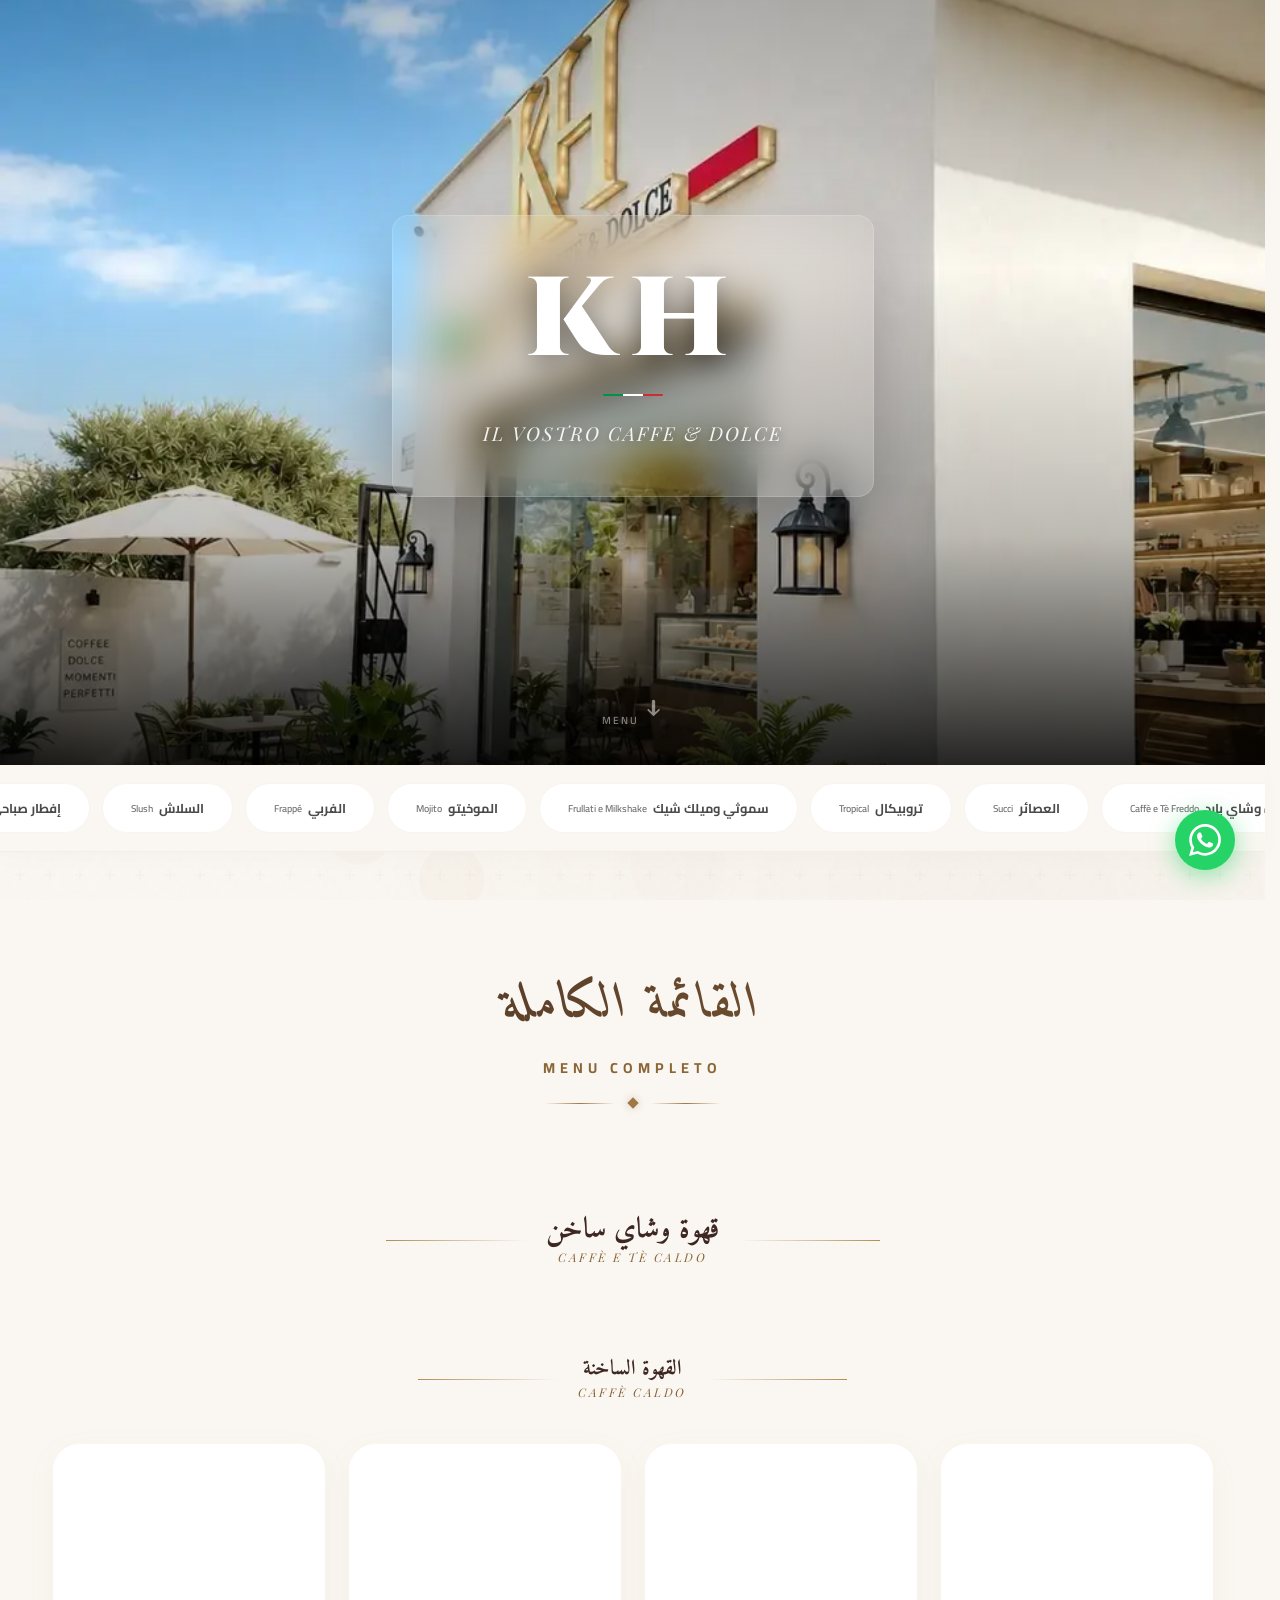
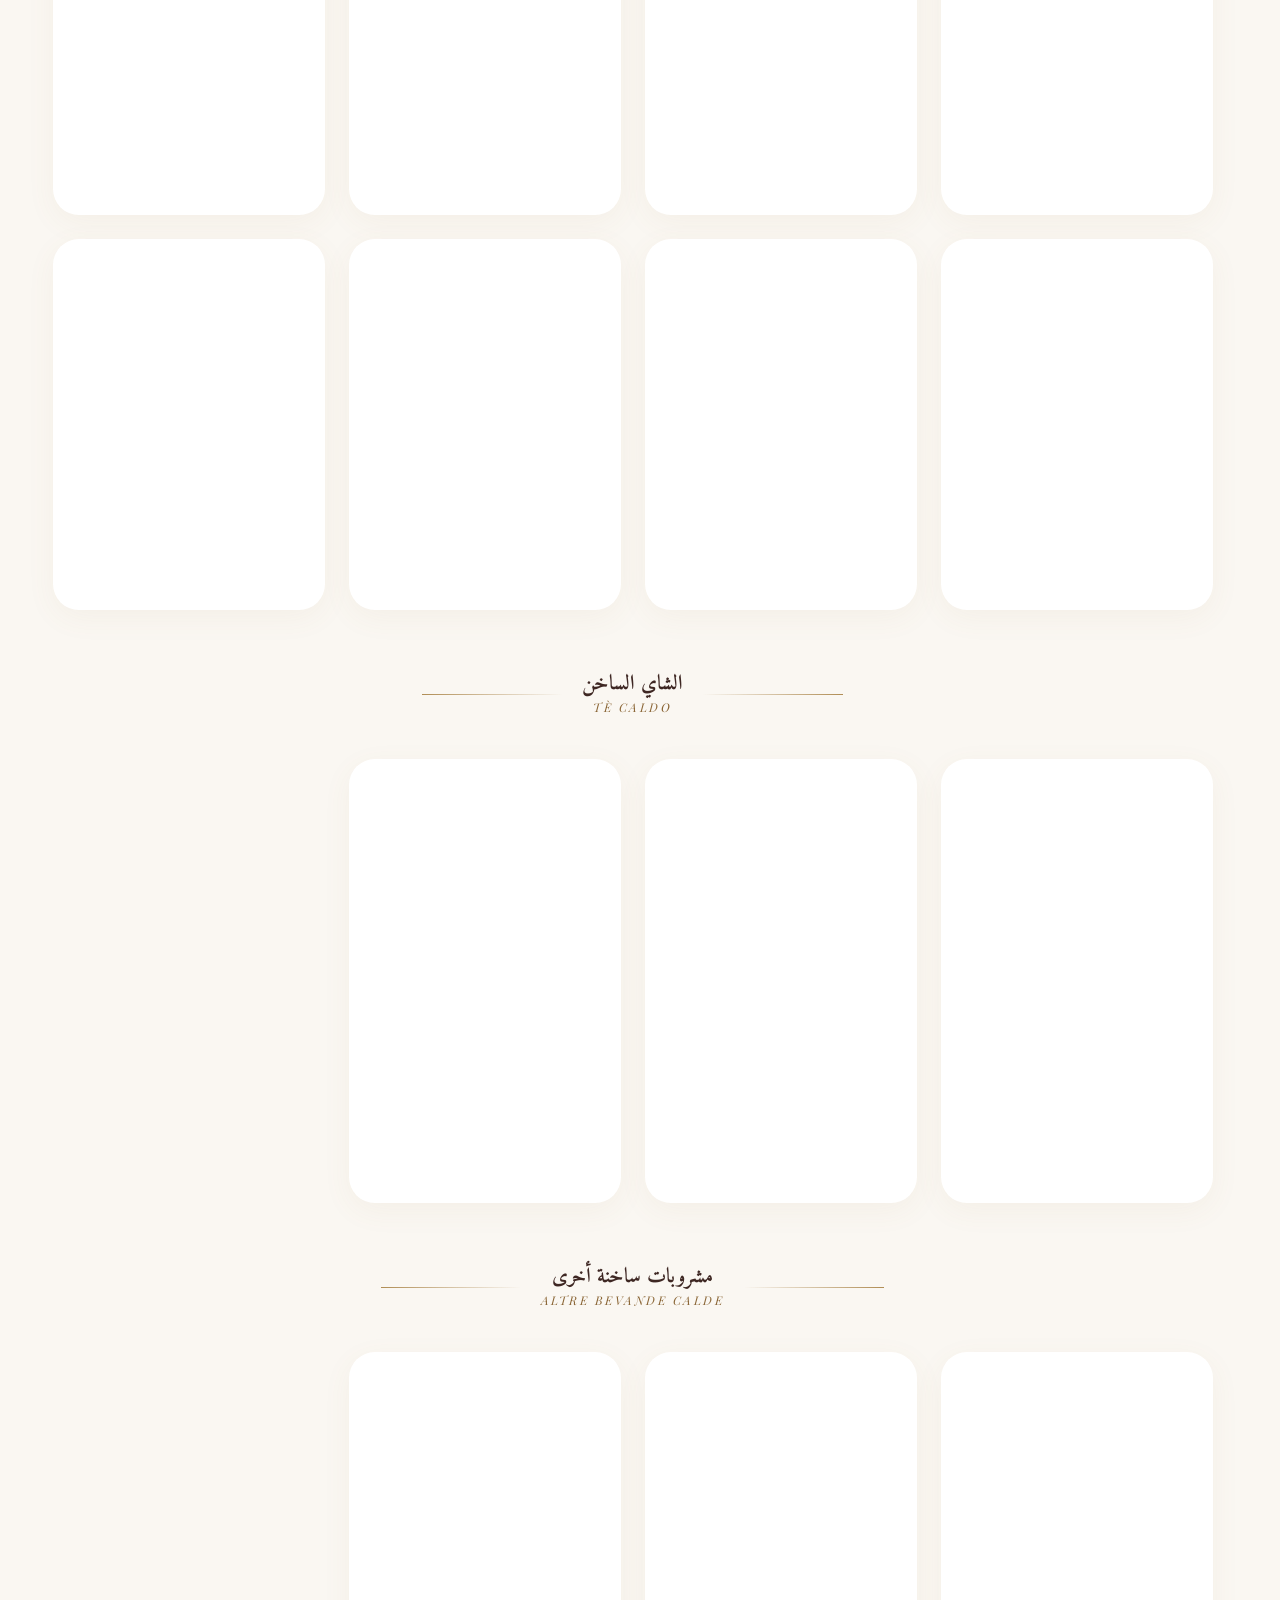
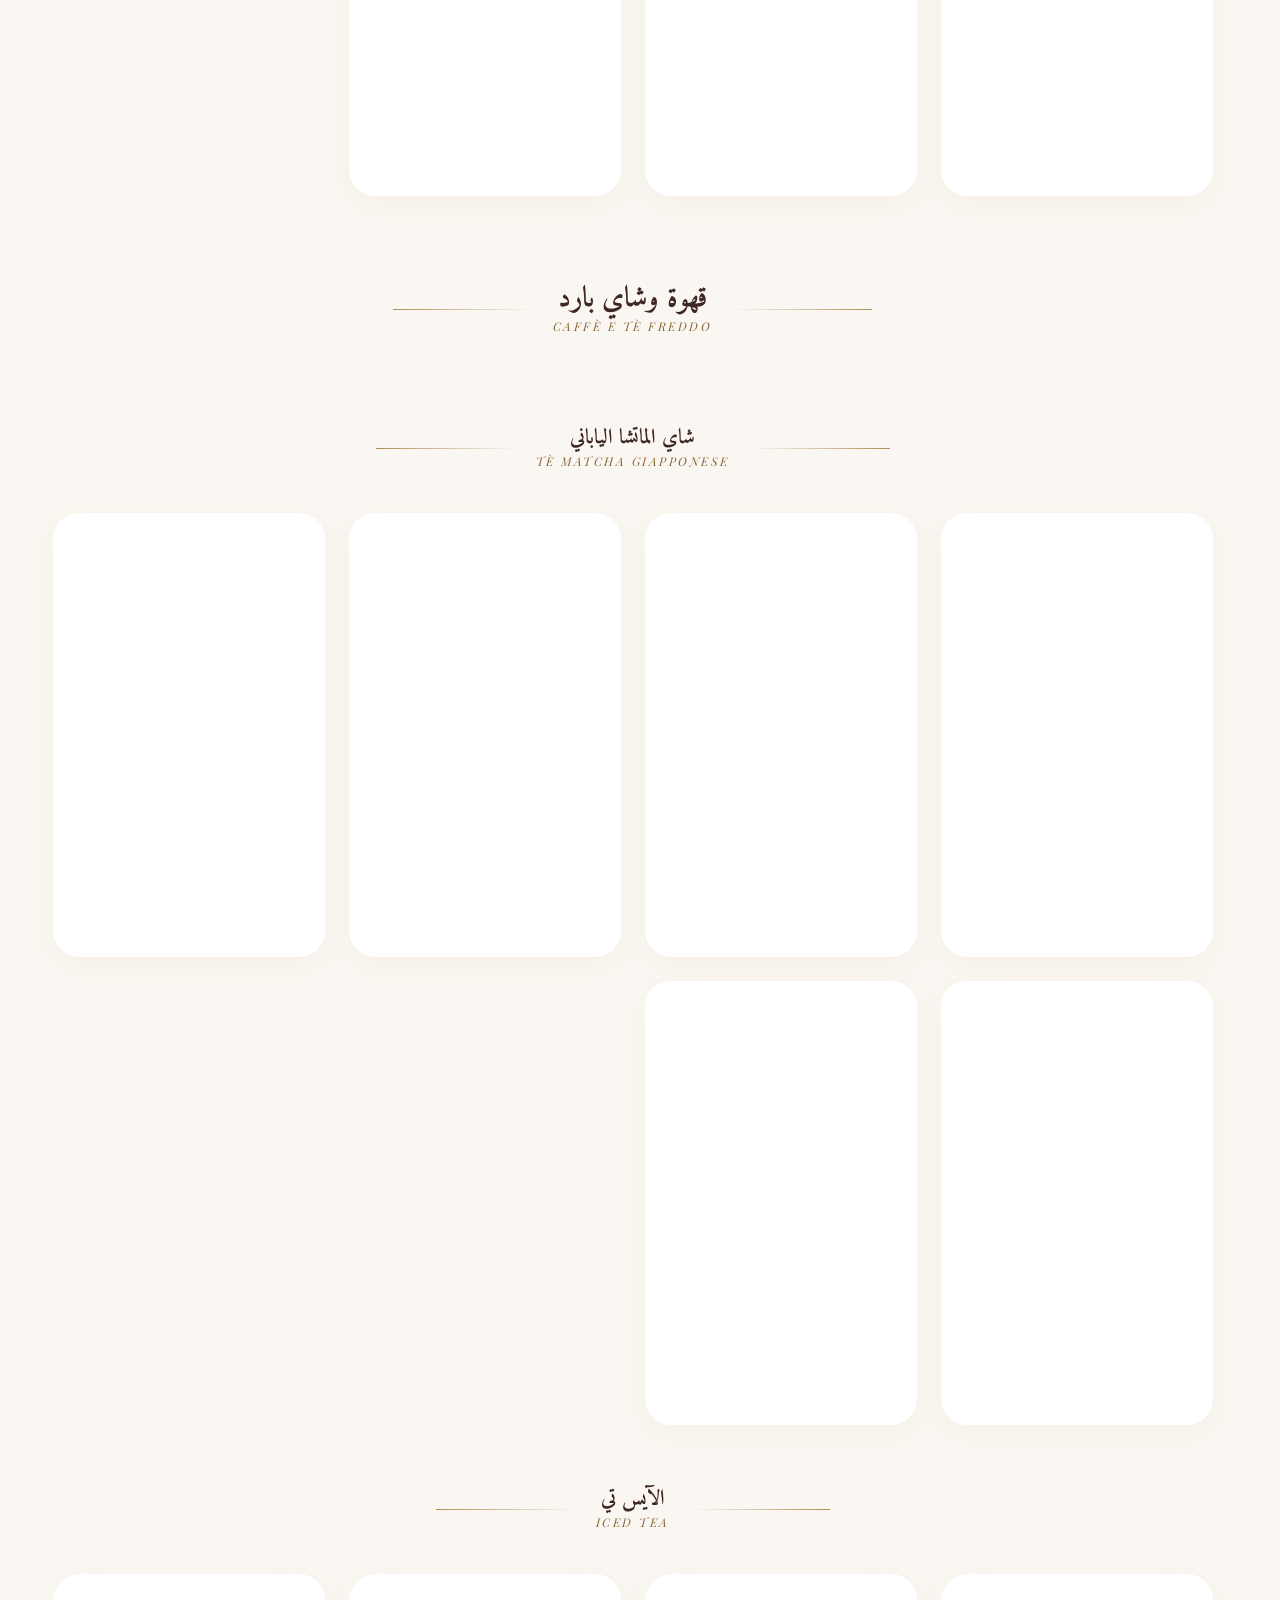
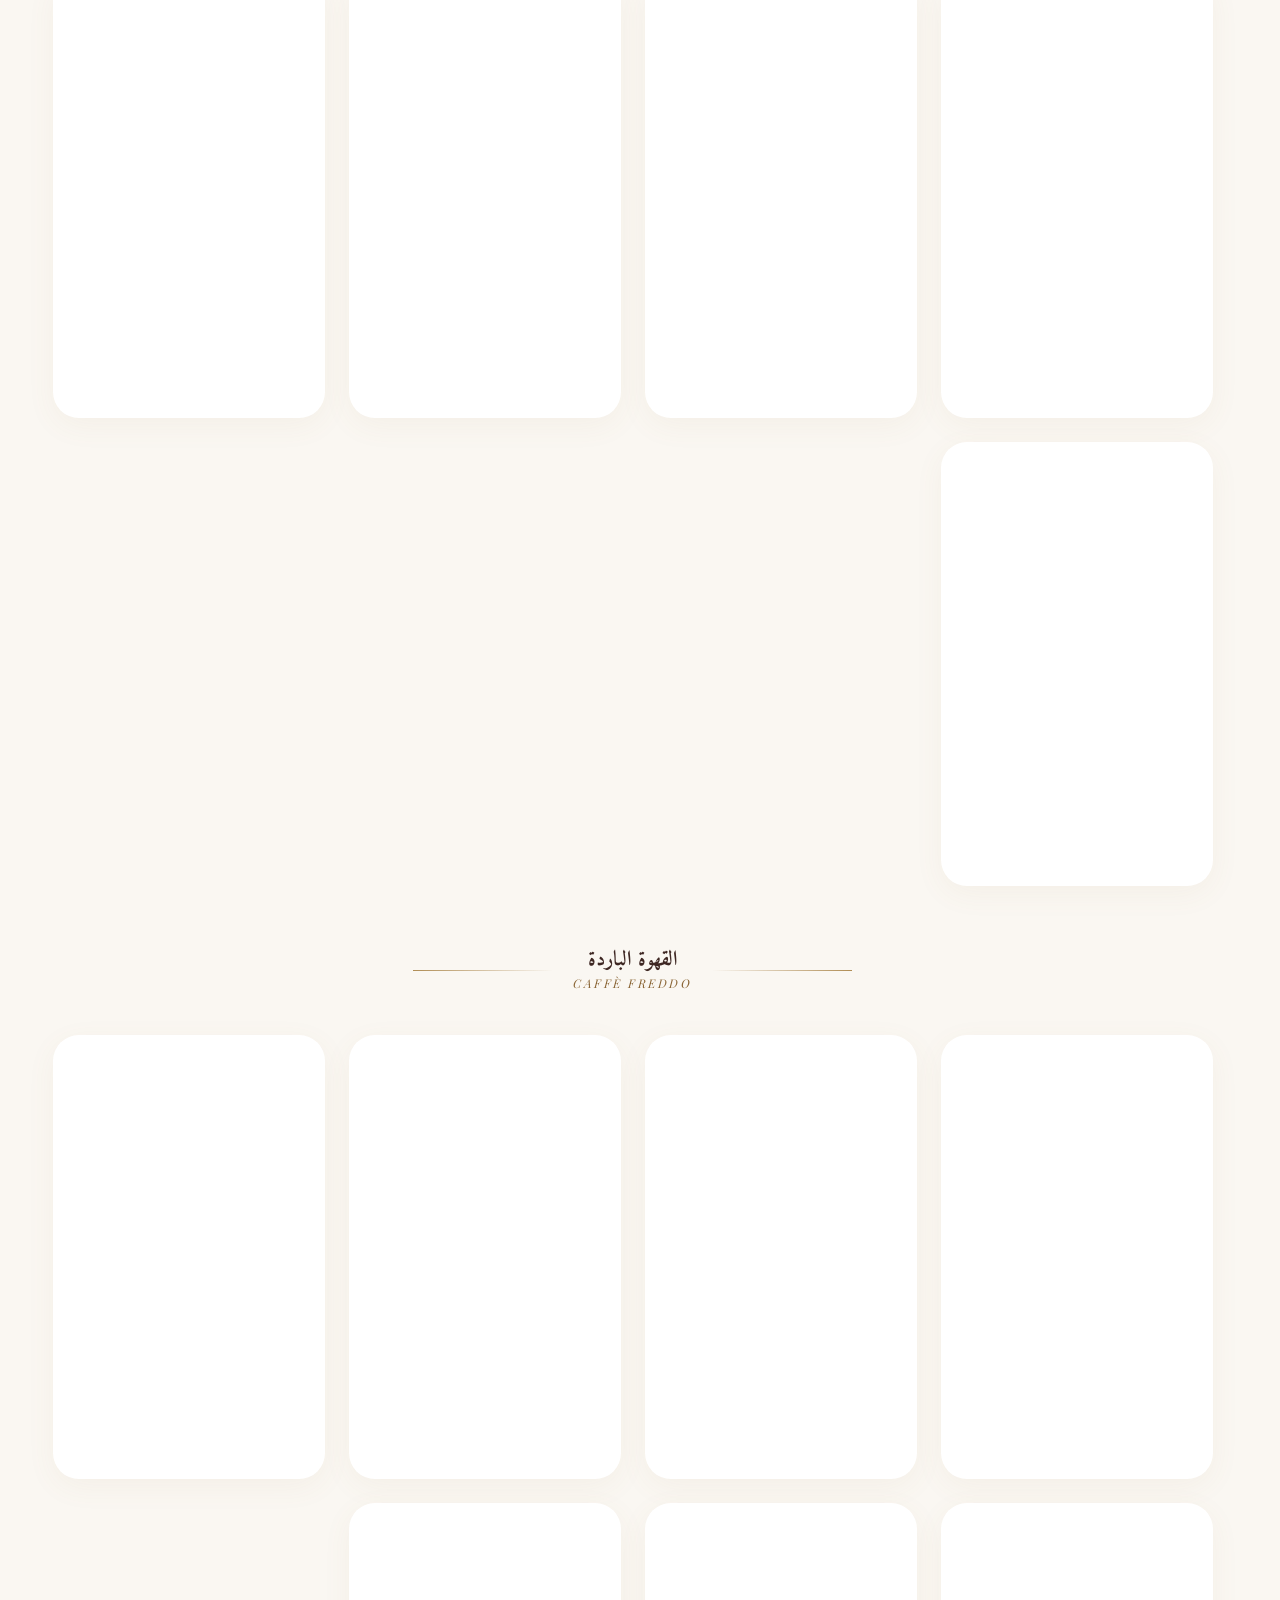
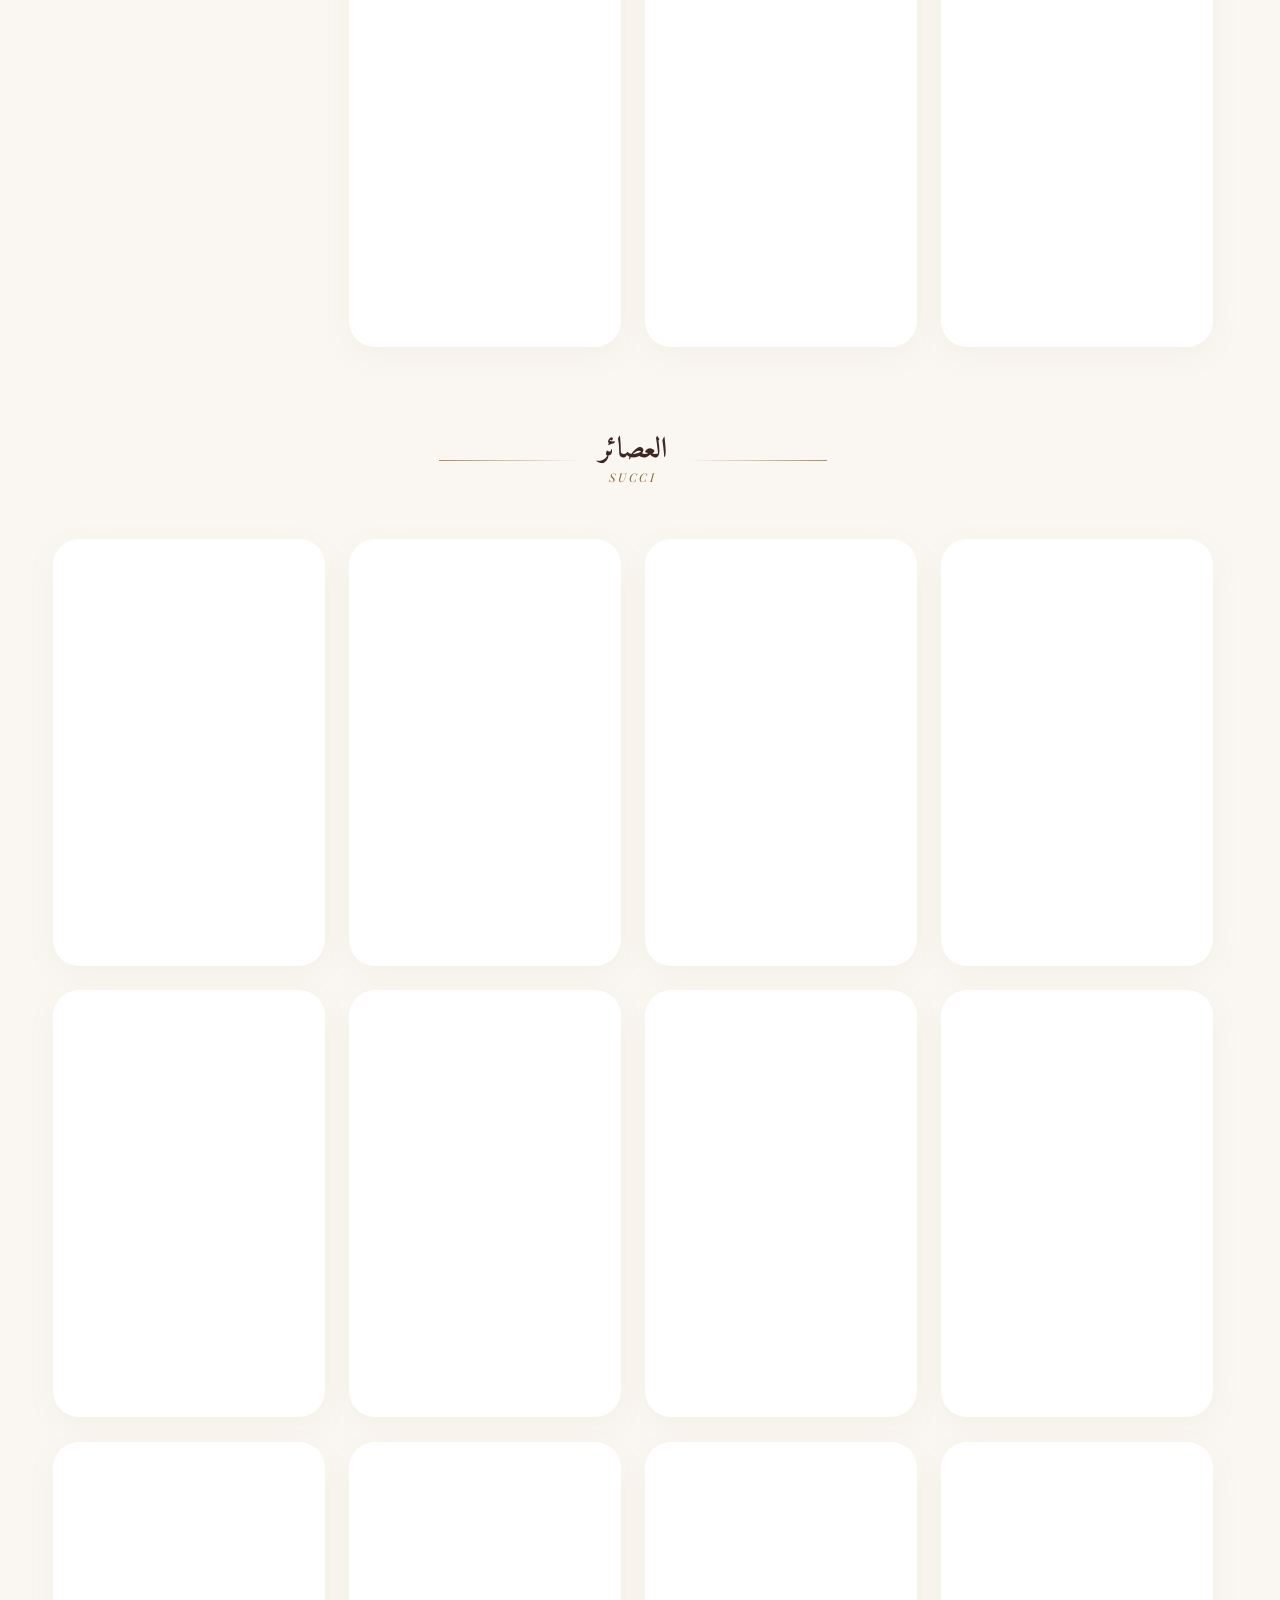
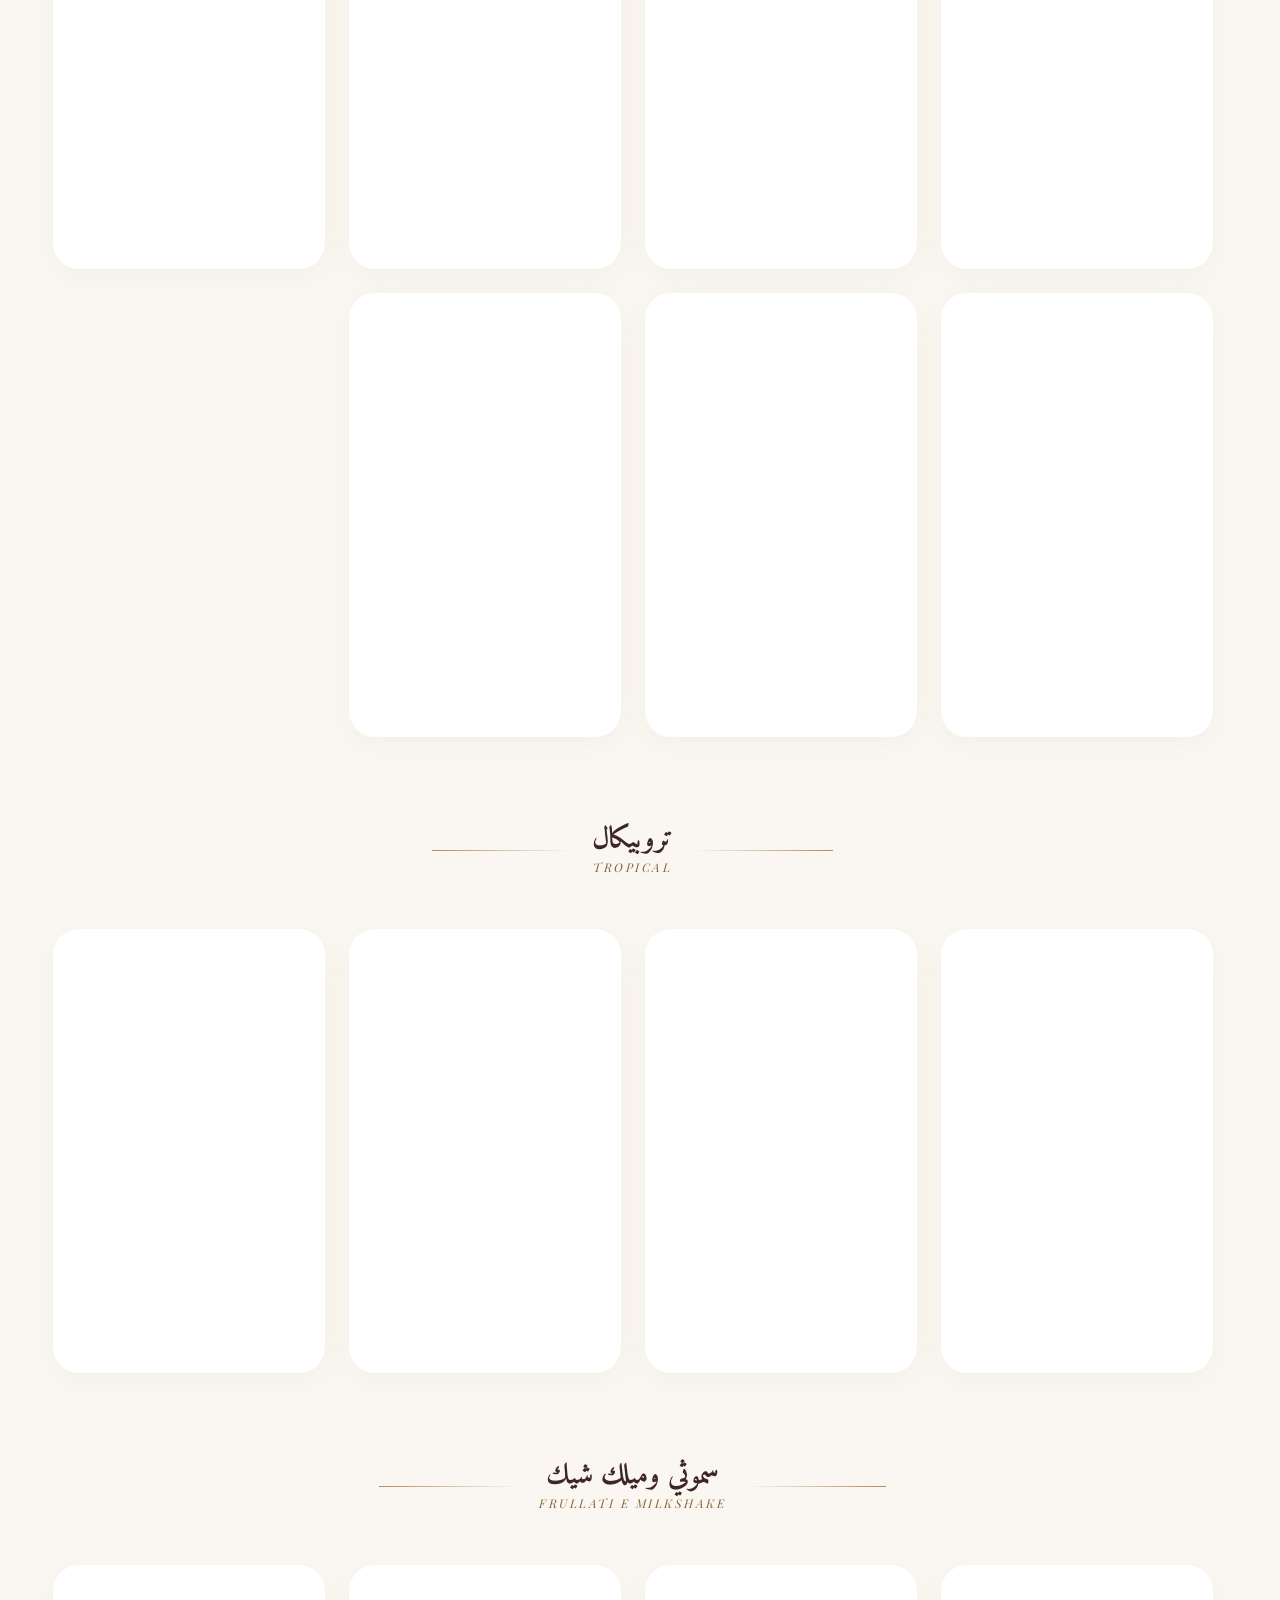
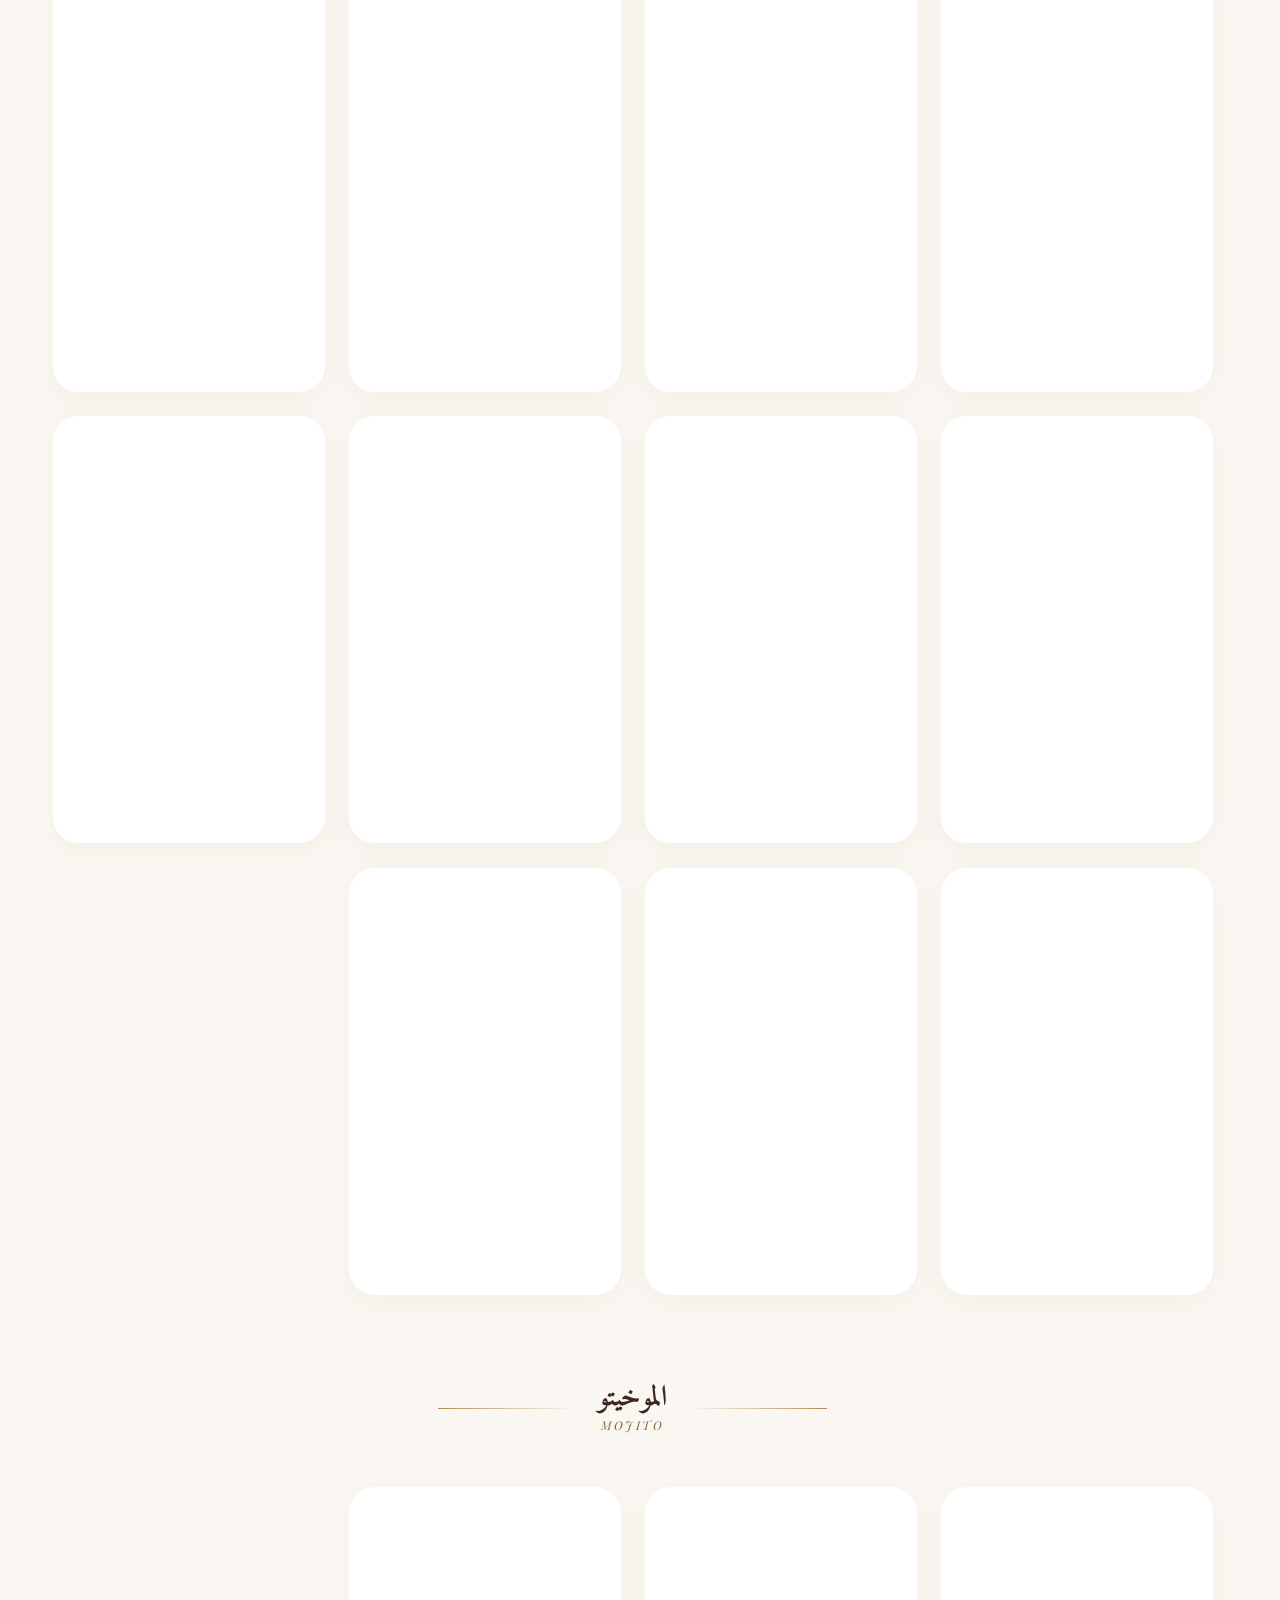
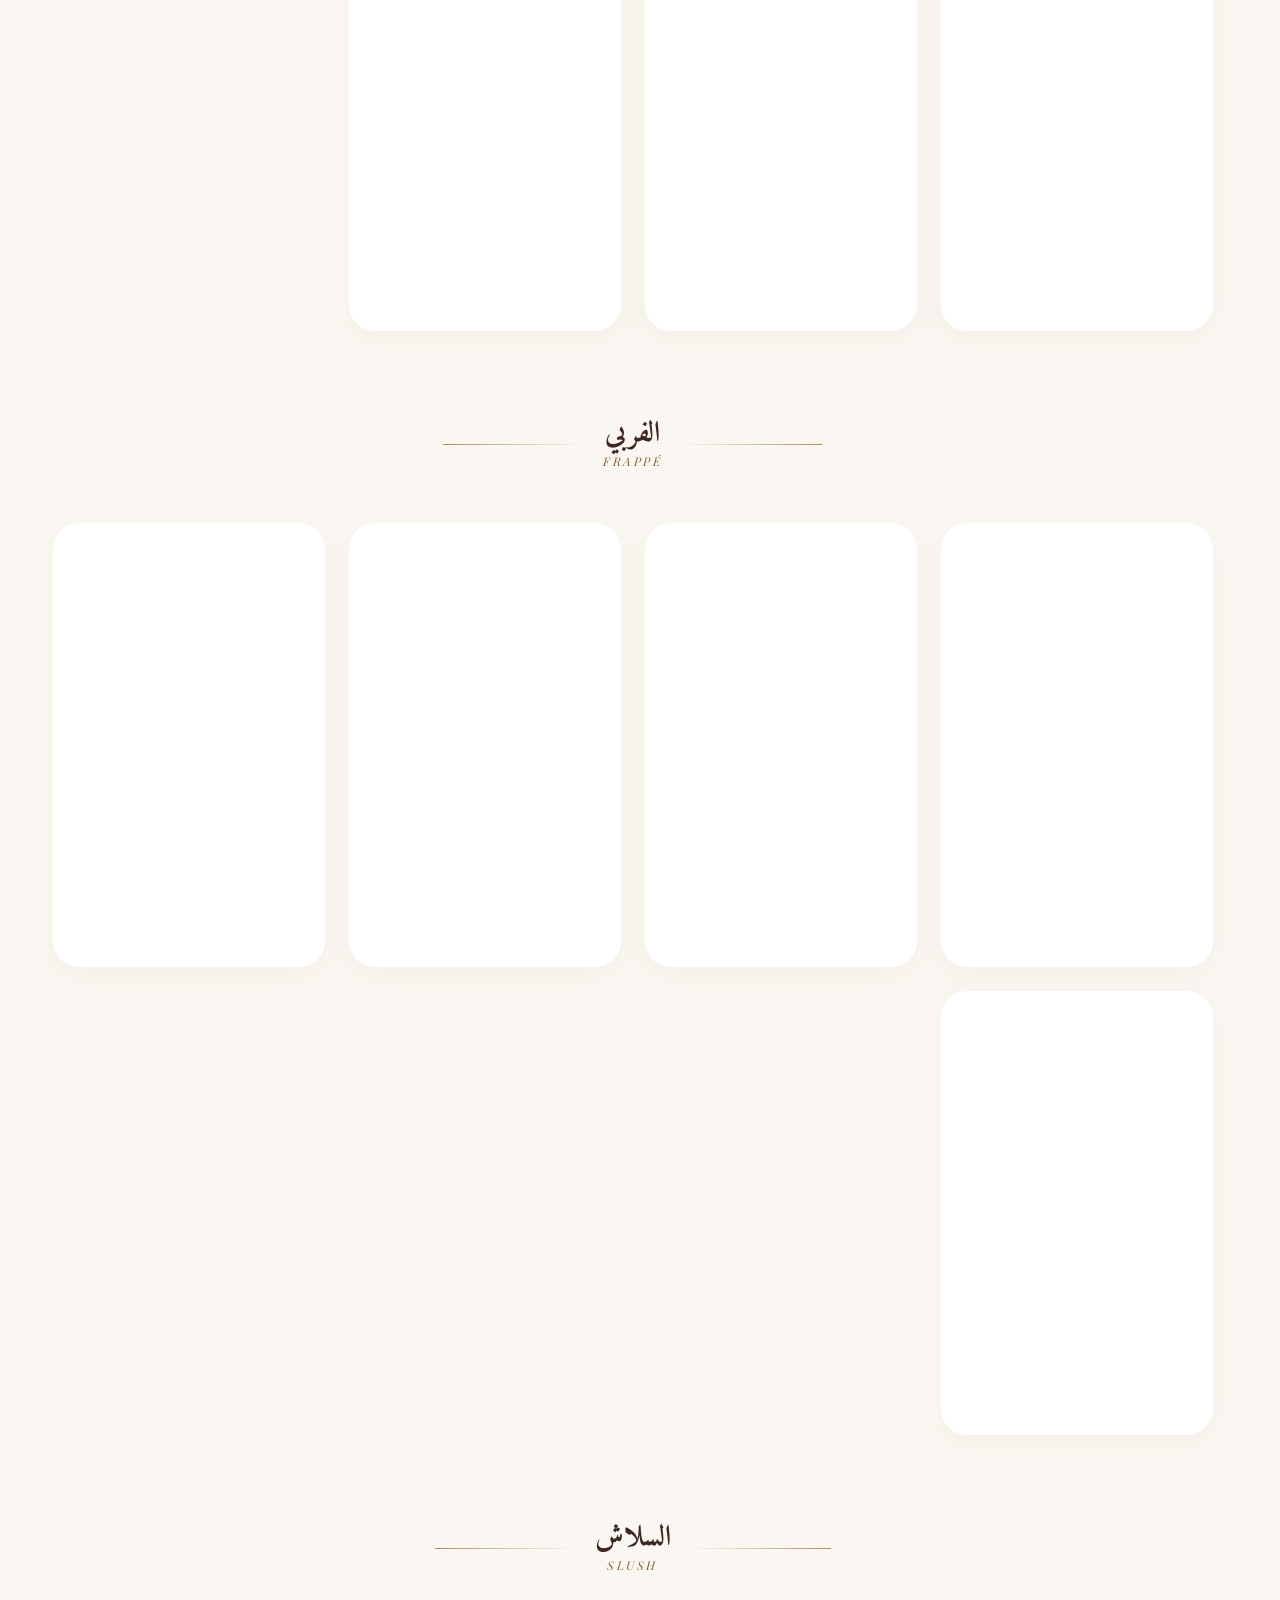
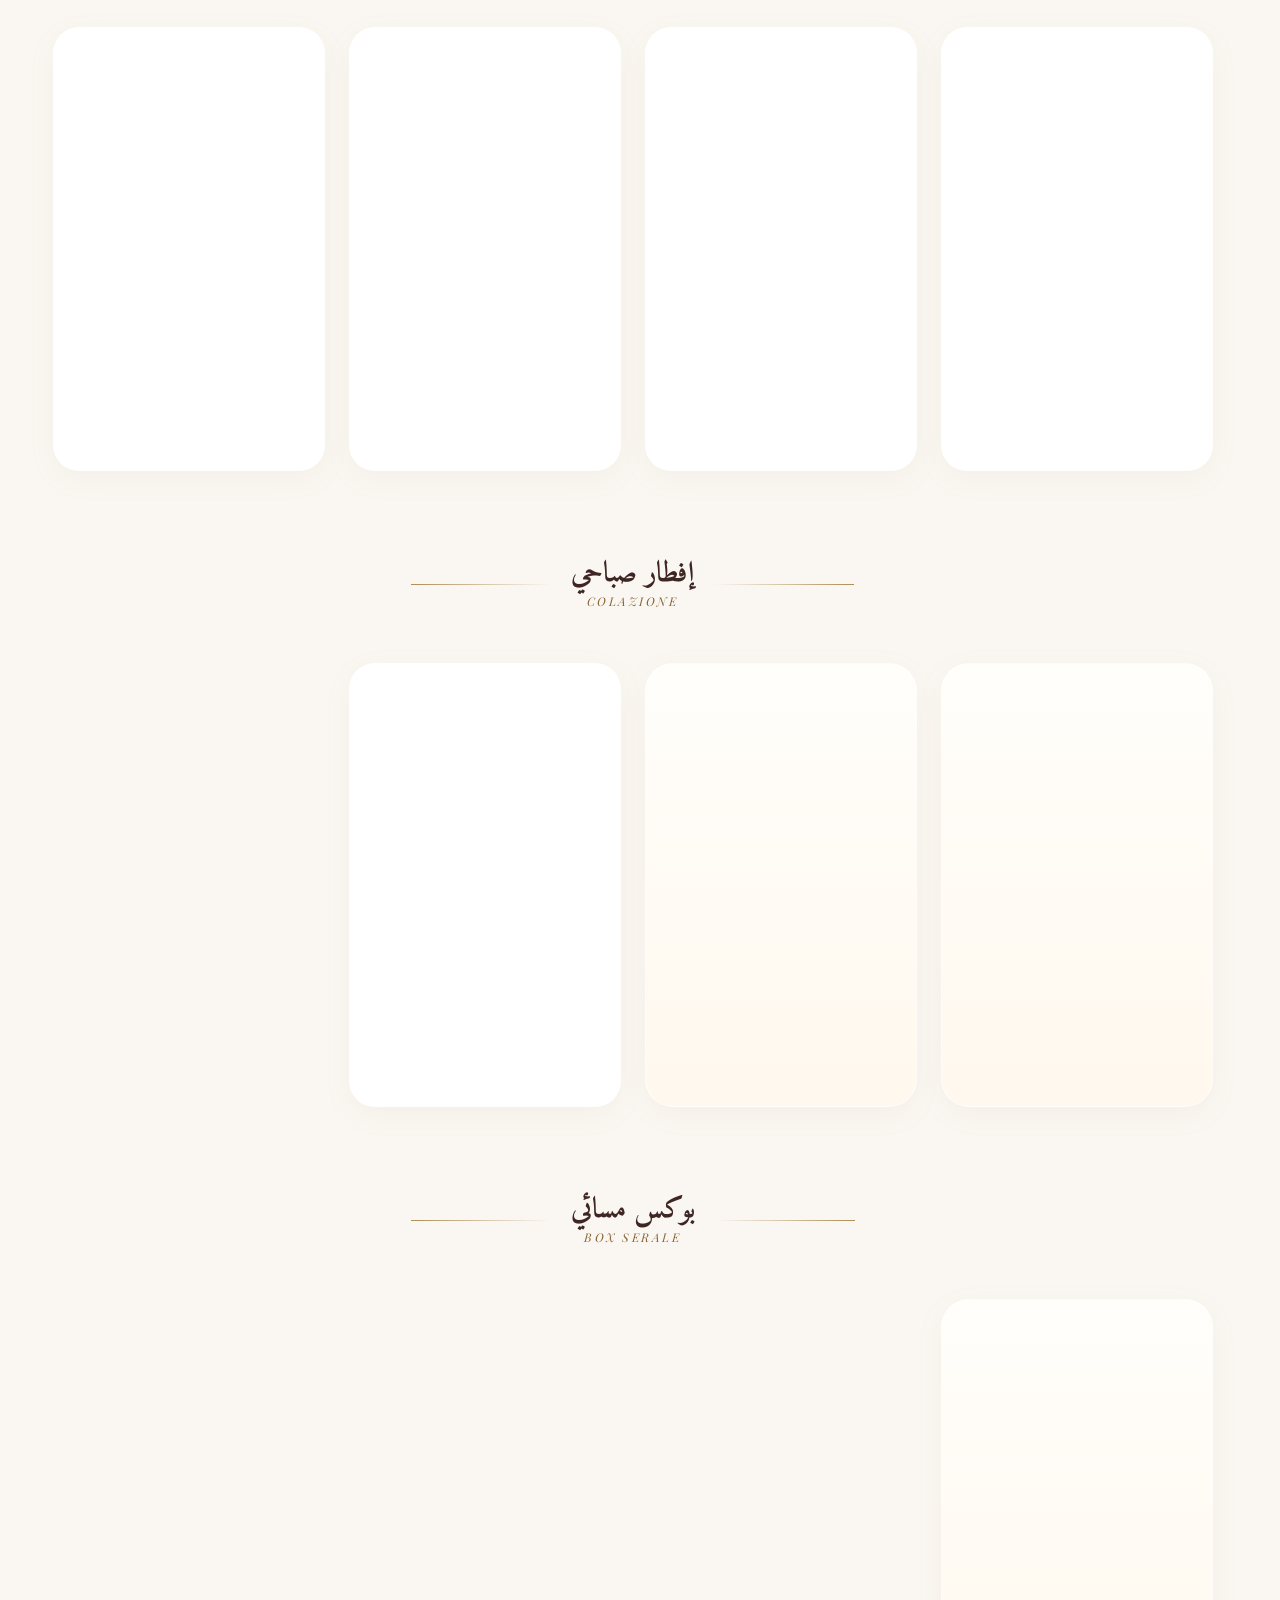
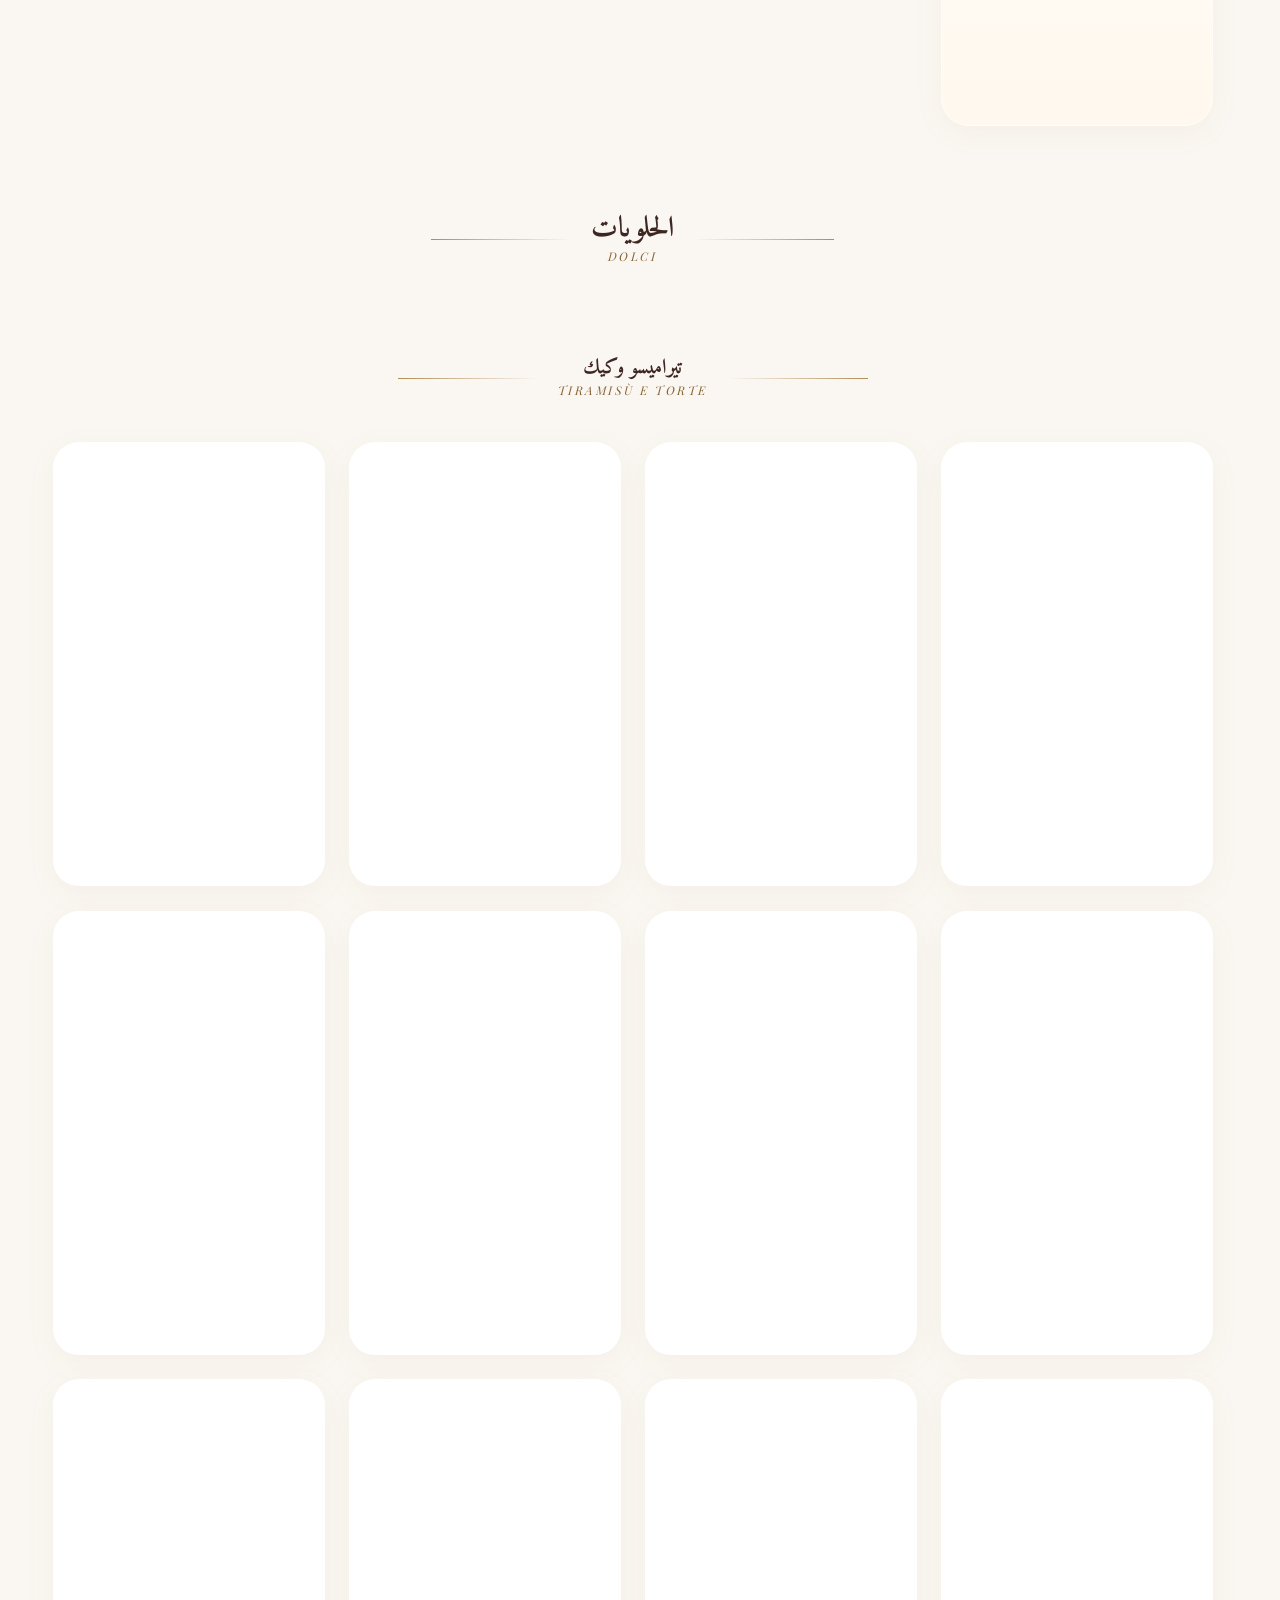
==== index.html @ be61c286 "Fix modal close stutter and refresh item sheet presentation" ====
<!DOCTYPE html>
<html lang="ar" dir="rtl">
<head>
    <meta charset="UTF-8">
    <meta name="viewport" content="width=device-width, initial-scale=1.0, viewport-fit=cover">
    <title>KH IL VOSTRO CAFFE | Menu</title>

    <!-- ===== SEO & Social ===== -->
    <meta name="description" content="قائمة KH IL VOSTRO CAFFE في الزاوية، ليبيا — قهوة ساخنة وباردة، عصائر طازجة، تروبيكال، سموذي وميلك شيك، موخيتو، فرابيتشينو، إفطار، بانكيك، كريب وتيراميسو. اطلب الآن عبر واتساب.">
    <meta name="keywords" content="كافيه, منيو, قهوة, عصائر, حلويات, الزاوية, ليبيا, KH Caffe, menu, caffè">
    <meta name="author" content="KH IL VOSTRO CAFFE">
    <meta name="robots" content="index, follow">
    <meta name="theme-color" content="#A07845">
    <link rel="canonical" href="https://menucaffe-debug.github.io/kh1/">
    <link rel="icon" href="data:image/svg+xml,%3Csvg xmlns='http://www.w3.org/2000/svg' viewBox='0 0 64 64'%3E%3Crect width='64' height='64' rx='14' fill='%231C1C1E'/%3E%3Ctext x='32' y='43' font-family='Georgia,serif' font-size='30' font-weight='bold' fill='%23C69C6D' text-anchor='middle'%3EKH%3C/text%3E%3C/svg%3E">
    <link rel="apple-touch-icon" href="data:image/svg+xml,%3Csvg xmlns='http://www.w3.org/2000/svg' viewBox='0 0 64 64'%3E%3Crect width='64' height='64' fill='%231C1C1E'/%3E%3Ctext x='32' y='43' font-family='Georgia,serif' font-size='30' font-weight='bold' fill='%23C69C6D' text-anchor='middle'%3EKH%3C/text%3E%3C/svg%3E">

    <meta property="og:type" content="website">
    <meta property="og:site_name" content="KH IL VOSTRO CAFFE">
    <meta property="og:locale" content="ar_LY">
    <meta property="og:title" content="KH IL VOSTRO CAFFE | Menu">
    <meta property="og:description" content="اكتشف قائمتنا: قهوة، عصائر طازجة، تروبيكال، حلويات إيطالية، بانكيك وكريب — الزاوية، ليبيا.">
    <meta property="og:url" content="https://menucaffe-debug.github.io/kh1/">
    <meta property="og:image" content="https://menucaffe-debug.github.io/kh1/backg.webp">
    <meta name="twitter:card" content="summary_large_image">
    <meta name="twitter:title" content="KH IL VOSTRO CAFFE | Menu">
    <meta name="twitter:description" content="قهوة، عصائر، تروبيكال وحلويات إيطالية — الزاوية، ليبيا.">
    <meta name="twitter:image" content="https://menucaffe-debug.github.io/kh1/backg.webp">

    <!-- ===== Structured data (Menu) ===== -->
    <script type="application/ld+json">
    {
      "@context": "https://schema.org",
      "@type": "CafeOrCoffeeShop",
      "name": "KH IL VOSTRO CAFFE",
      "url": "https://menucaffe-debug.github.io/kh1/",
      "image": "https://menucaffe-debug.github.io/kh1/backg.webp",
      "telephone": "+218914041333",
      "servesCuisine": ["Italian", "Cafe"],
      "priceRange": "3-65 LYD",
      "address": {
        "@type": "PostalAddress",
        "streetAddress": "الزاوية، مقابل مدرسة عثمان بن عفان",
        "addressLocality": "الزاوية",
        "addressCountry": "LY"
      },
      "openingHoursSpecification": [
        { "@type": "OpeningHoursSpecification", "dayOfWeek": ["Saturday","Sunday","Monday","Tuesday","Wednesday","Thursday"], "opens": "08:00", "closes": "24:00" },
        { "@type": "OpeningHoursSpecification", "dayOfWeek": "Friday", "opens": "16:00", "closes": "24:00" }
      ],
      "sameAs": [
        "https://www.instagram.com/kh_caffe_car.wash",
        "https://www.facebook.com/share/198NMEVky1/",
        "https://www.tiktok.com/@kh_car_wash",
        "https://wa.me/218914041333"
      ]
    }
    </script>

    <link rel="preconnect" href="https://fonts.googleapis.com">
    <link rel="preconnect" href="https://fonts.gstatic.com" crossorigin>
    <link href="https://fonts.googleapis.com/css2?family=Amiri:ital,wght@0,400;0,700;1,400&family=Playfair+Display:ital,wght@0,400;0,600;0,900;1,400&family=Cinzel:wght@400;700;900&family=Cairo:wght@300;400;600;700;800&display=swap" rel="stylesheet">
    <style>
        :root{--gold:#A07845;--gold-d:#8A6535;--gold-l:#C69C6D;--gold-s:#B08D55;--dk:#1C1C1E;--espresso:#3E2723;--t2:#4A4A4A;--t3:#707070;--bg:#FAF7F2;--wm:#FFFFFF;--cr:#F5F1E9;--cd:#FFFFFF;--bd:rgba(160,120,69,.08);--sh-s:0 8px 30px rgba(160,120,69,.06);--sh-g:0 25px 50px rgba(160,120,69,.15)}
        *{margin:0;padding:0;box-sizing:border-box;-webkit-tap-highlight-color:transparent;-webkit-text-size-adjust:100%;text-size-adjust:100%}html{scroll-behavior:smooth;overscroll-behavior-y:none;scrollbar-gutter:stable}
        body{font-family:'Cairo',sans-serif;background:var(--bg);color:var(--dk);overflow-x:hidden;position:relative;overscroll-behavior-y:none}

        /* Premium Background Textures */
        #bg-canvas{position:fixed;top:0;left:0;width:100%;height:100%;z-index:0;pointer-events:none}
        .bg-t{position:fixed;inset:0;z-index:0;pointer-events:none;opacity:.03;background-image:url("data:image/svg+xml,%3Csvg width='60' height='60' viewBox='0 0 60 60' xmlns='http://www.w3.org/2000/svg'%3E%3Cg fill='none' fill-rule='evenodd'%3E%3Cg fill='%23A07845' fill-opacity='1'%3E%3Cpath d='M36 34v-4h-2v4h-4v2h4v4h2v-4h4v-2h-4zm0-30V0h-2v4h-4v2h4v4h2V6h4V4h-4zM6 34v-4H4v4H0v2h4v4h2v-4h4v-2H6zM6 4V0H4v4H0v2h4v4h2V6h4V4H6z'/%3E%3C/g%3E%3C/g%3E%3C/svg%3E")}
        .bg-g{position:fixed;inset:0;z-index:0;pointer-events:none;background:radial-gradient(ellipse at 20% 0%,rgba(160,120,69,.05) 0%,transparent 60%),radial-gradient(ellipse at 80% 100%,rgba(160,120,69,.04) 0%,transparent 50%)}
        .bg-grain{position:fixed;inset:0;z-index:1;pointer-events:none;opacity:.4;background-image:url("data:image/svg+xml,%3Csvg viewBox='0 0 200 200' xmlns='http://www.w3.org/2000/svg'%3E%3Cfilter id='noise'%3E%3CfeTurbulence type='fractalNoise' baseFrequency='0.65' numOctaves='3' stitchTiles='stitch'/%3E%3C/filter%3E%3Crect width='100%25' height='100%25' filter='url(%23noise)' opacity='0.08'/%3E%3C/svg%3E");mix-blend-mode:multiply}

        /* Hero Section */
        .hero{position:relative;width:100%;height:85vh;min-height:550px;overflow:hidden;z-index:5;display:flex;align-items:center;justify-content:center;padding-bottom:6vh}
        .hero-i{position:absolute;top:0;left:0;width:100%;height:100%;object-fit:cover;object-position:center 40%;z-index:1;background:var(--cr)}
        .hero-g{position:absolute;inset:0;z-index:2;background:linear-gradient(180deg,rgba(0,0,0,.2) 0%,rgba(0,0,0,0) 35%,rgba(0,0,0,.25) 70%,rgba(0,0,0,.85) 100%)}
        .cbox{position:relative;z-index:10;background:rgba(255,255,255,.05);backdrop-filter:blur(20px) saturate(1.5);-webkit-backdrop-filter:blur(20px) saturate(1.5);border:1px solid rgba(255,255,255,.15);border-radius:16px;padding:45px 80px;text-align:center;box-shadow:0 30px 70px rgba(0,0,0,.25)}
        .cbox > *{opacity:0;animation:fadeUp 1s cubic-bezier(.19,1,.22,1) forwards}
        .cbox .mg{animation-delay:.2s}.cbox .itd{animation-delay:.45s}.cbox .hero-tagline{animation-delay:.65s}
        @keyframes fadeUp{from{opacity:0;transform:translateY(20px)}to{opacity:1;transform:translateY(0)}}
        .mg{font-family:'Cinzel',serif;font-size:5.5rem;font-weight:900;color:#fff;line-height:1;text-shadow:0 6px 30px rgba(0,0,0,.5);letter-spacing:12px;margin-bottom:16px}
        .itd{width:60px;height:2px;background:linear-gradient(90deg,#009246 33%,#fff 33%,#fff 66%,#CE2B37 66%);margin:0 auto 24px;border-radius:2px}
        .hero-tagline{font-family:'Playfair Display',serif;font-style:italic;color:rgba(255,255,255,.9);font-size:1.2rem;letter-spacing:2px;text-shadow:0 2px 10px rgba(0,0,0,.4)}
        .hero-scroll{position:absolute;bottom:35px;left:50%;transform:translateX(-50%);z-index:10;color:rgba(255,255,255,.5);font-size:.65rem;letter-spacing:2px;text-align:center;animation:fl 3s ease-in-out infinite;text-transform:uppercase;font-weight:600}
        .hero-scroll svg{width:20px;height:20px;margin:0 auto 6px;fill:rgba(255,255,255,.5)}
        @keyframes fl{0%,100%{transform:translateX(-50%) translateY(0)}50%{transform:translateX(-50%) translateY(-6px)}}

        .fbar{position:sticky;top:0;z-index:50;background:rgba(250,247,242,.98);backdrop-filter:blur(30px) saturate(1.4);-webkit-backdrop-filter:blur(30px) saturate(1.4);padding:18px 0;border-bottom:1px solid var(--bd);overflow-x:auto;white-space:nowrap;-webkit-overflow-scrolling:touch;box-shadow:0 6px 25px rgba(0,0,0,.02)}
        .fbar::-webkit-scrollbar{display:none}
        .fc{display:flex;gap:12px;padding:0 20px;max-width:1200px;margin:0 auto}
        .fb{background:var(--wm);border:1px solid var(--bd);padding:12px 24px;border-radius:35px;font-family:'Cairo',sans-serif;font-weight:700;font-size:.8rem;color:var(--t2);cursor:pointer;transition:all .35s cubic-bezier(.4,0,.2,1);flex-shrink:0;position:relative;overflow:hidden;display:flex;align-items:center;gap:6px}
        .fb::before{content:'';position:absolute;inset:0;background:linear-gradient(135deg,var(--gold),var(--gold-l));opacity:0;transition:opacity .35s;border-radius:35px}
        .fb span{position:relative;z-index:1}.fb .ar{font-size:.8rem}.fb .it{font-size:.62rem;font-weight:600;color:var(--t3);opacity:1}
        .fb.on{border-color:transparent;box-shadow:0 12px 30px rgba(160,120,69,.3);transform:scale(1.08)}.fb.on::before{opacity:1}.fb.on span{color:#fff}.fb.on .it{color:rgba(255,255,255,.9)}
        .fb:disabled{opacity:.6;cursor:default}

        .shd{grid-column:1/-1;text-align:center;padding:90px 0 20px;opacity:0;transform:translateY(15px);animation:hI .8s ease forwards}
        @keyframes hI{to{opacity:1;transform:translateY(0)}}
        .sti{font-family:'Amiri',serif;font-size:2.8rem;font-weight:600;font-style:italic;background:linear-gradient(135deg,var(--espresso),var(--gold-d));-webkit-background-clip:text;-webkit-text-fill-color:transparent;letter-spacing:4px;margin-bottom:8px}        .sta{font-family:'Cairo',sans-serif;font-size:.9rem;font-weight:700;color:var(--gold-d);letter-spacing:5px;margin-bottom:18px;text-transform:uppercase}
        .so{display:flex;align-items:center;justify-content:center;gap:14px}.sol{width:70px;height:1px;background:linear-gradient(90deg,transparent,var(--gold),transparent)}.sod{width:8px;height:8px;background:var(--gold);transform:rotate(45deg);flex-shrink:0;box-shadow:0 0 10px rgba(160,120,69,.4)}

        .sec-desc{grid-column:1/-1;text-align:center;margin:5px auto 40px;max-width:90%;opacity:0;transform:translateY(10px);animation:hI .8s ease forwards .2s}
        .sec-desc span{display:inline-block;font-family:'Cairo',sans-serif;font-size:.9rem;font-weight:600;color:var(--espresso);background:linear-gradient(135deg,rgba(160,120,69,.08),rgba(160,120,69,.03));border:1px solid rgba(160,120,69,.2);padding:14px 32px;border-radius:50px;box-shadow:0 5px 20px rgba(160,120,69,.08);line-height:1.6;letter-spacing:.5px}
        .sec-desc span::before,.sec-desc span::after{content:'✦';color:var(--gold);font-size:.7rem;margin:0 10px;vertical-align:middle}

        .sub-hdr{grid-column:1/-1;display:flex;align-items:center;justify-content:center;gap:20px;margin:65px 0 30px;opacity:0;animation:hI .8s ease forwards;position:relative}
        .sub-hdr .sub-line{height:1px;width:80px;background:linear-gradient(90deg,transparent,var(--gold-s));flex-shrink:0}
        .sub-hdr .sub-line.right{background:linear-gradient(90deg,var(--gold-s),transparent)}
        .sub-hdr .sub-dot{width:6px;height:6px;background:var(--gold);transform:rotate(45deg);box-shadow:0 0 8px rgba(160,120,69,.3)}
        .sub-hdr .sub-badge{display:flex;flex-direction:column;align-items:center;gap:4px;position:relative}
        .sub-hdr .sub-ar{font-family:'Amiri',serif;font-size:1.7rem;font-weight:700;color:var(--espresso);line-height:1}
        .sub-hdr .sub-it{font-family:'Playfair Display',serif;font-size:.75rem;font-style:italic;color:var(--gold-d);letter-spacing:2.5px;text-transform:uppercase}
        @media(min-width:768px){.sub-hdr .sub-line{width:140px}}
        @media(max-width:480px){.sub-hdr .sub-line{width:40px}.sub-hdr .sub-ar{font-size:1.4rem}}

        .grd{display:grid;grid-template-columns:repeat(2,1fr);gap:16px;padding:10px 16px 60px;max-width:1200px;margin:0 auto;position:relative;z-index:10;align-items:stretch;transition:opacity .3s ease, transform .3s ease}
        .card{background:var(--cd);border:1px solid rgba(255,255,255,.6);border-radius:24px;overflow:hidden;box-shadow:var(--sh-s);cursor:pointer;display:flex;flex-direction:column;transition:transform .5s cubic-bezier(.4,0,.2,1),box-shadow .5s;opacity:0;transform:translateY(25px);animation:cI .6s ease forwards;position:relative;content-visibility:auto;contain-intrinsic-size:auto 360px}
        .card::before{content:'';position:absolute;inset:0;border-radius:24px;padding:1px;background:linear-gradient(135deg,rgba(160,120,69,.3),transparent);-webkit-mask:linear-gradient(#fff 0 0) content-box,linear-gradient(#fff 0 0);-webkit-mask-composite:xor;mask-composite:exclude;opacity:0;transition:opacity .4s;z-index:1;pointer-events:none}
        .card:hover{transform:translateY(-10px);box-shadow:var(--sh-g)}
        .card:focus-visible{outline:3px solid var(--gold);outline-offset:4px;transform:translateY(-10px);box-shadow:var(--sh-g)}
        .card:hover::before{opacity:1}
        .card:active{transform:scale(.98)!important;transition-duration:.1s}
        @keyframes cI{to{opacity:1;transform:translateY(0)}}

        .card.is-box{background:linear-gradient(180deg,#FFFEFB,#FFF8EE)}
        .ib{width:100%;height:210px;background:linear-gradient(145deg,var(--cr),#EDE7DB);overflow:hidden;position:relative;box-shadow:inset 0 -20px 30px -20px rgba(0,0,0,.05)}
        .ib::before{content:'';position:absolute;top:0;left:0;right:0;height:30%;background:linear-gradient(180deg,rgba(255,255,255,.1),transparent);z-index:3;pointer-events:none}
        /* Shimmer placeholder shown while an item image is still loading */
        .ib::after{content:'';position:absolute;inset:0;background:linear-gradient(100deg,rgba(255,255,255,0) 40%,rgba(255,255,255,.55) 50%,rgba(255,255,255,0) 60%);background-size:200% 100%;animation:shimmer 1.4s ease-in-out infinite;z-index:2;pointer-events:none;opacity:1;transition:opacity .3s ease}
        .ib.loaded::after{opacity:0}
        @keyframes shimmer{0%{background-position:150% 0}100%{background-position:-50% 0}}
        .ci{width:100%;height:100%;display:block;object-fit:cover;object-position:center center;transition:transform 1s cubic-bezier(.25,.46,.45,.94),opacity .5s ease;filter:saturate(1.05) contrast(1.02);opacity:0}
        .ci.loaded{opacity:1}
        .card:hover .ci{transform:scale(1.08)}

        .bdy{padding:16px 12px 18px;text-align:center;flex-grow:1;display:flex;flex-direction:column;justify-content:space-between;background:#fff;position:relative}
        .card.is-box .bdy{background:linear-gradient(180deg,#FFF8EE,#FFF)}
        .nar{font-family:'Amiri',serif;font-size:1.2rem;font-weight:700;color:var(--dk);line-height:1.35;margin-bottom:2px}
        .nen{font-family:'Playfair Display',serif;font-size:.65rem;color:var(--t3);font-style:italic;text-transform:uppercase;margin-bottom:8px;letter-spacing:.5px}
        .prc{font-family:'Cairo',sans-serif;font-weight:800;color:var(--gold-d);font-size:1rem;background:linear-gradient(135deg,#FFFCF5,#FFF8EB);padding:10px 0;border-radius:12px;display:block;width:100%;border:1px solid rgba(160,120,69,.1);box-shadow:0 3px 8px rgba(0,0,0,0.02);margin-top:auto}
        .cbp{font-family:'Cairo',sans-serif;font-weight:700;font-size:.72rem;color:var(--espresso);background:linear-gradient(135deg,rgba(160,120,69,.08),rgba(160,120,69,.03));padding:8px 4px;border-radius:8px;display:block;width:100%;border:1px solid rgba(160,120,69,.12);text-align:center;line-height:1.5}
        .po{display:flex;align-items:center;justify-content:center;gap:8px;margin-bottom:6px;padding-bottom:6px;border-bottom:1px solid rgba(160,120,69,.08)}
        .pt{font-weight:700;color:var(--t2);font-size:.7rem;display:flex;align-items:center;gap:3px}
        .pt .sz{color:var(--gold-d);font-weight:600;font-size:.65rem;min-width:14px}.pv{color:var(--dk);font-weight:700;font-size:.75rem}

       /* ===== Professional Modal Effect =====
          Only `transform` is animated now. The old rule animated
          `filter: blur(8px) brightness(0.9)` across .hero/.fbar/.grd/.mft,
          which forced a full re-rasterisation of the page on EVERY frame —
          .grd alone is ~15000px tall — and that is what stuttered when the
          sheet closed. The single backdrop-filter on .dba now does all of
          the blurring in one viewport-sized pass instead.
          Permanent `will-change` is gone too: it used to pin four huge
          composited layers in memory for the lifetime of the page. */
.hero, .fbar, .grd, .mft {
    transition: transform 0.45s cubic-bezier(.4,0,.2,1);
}
body.modal-active .hero,
body.modal-active .fbar,
body.modal-active .grd,
body.modal-active .mft {
    transform: scale(0.96);
    /* no delay on the way back, so the page returns in sync with the sheet */
    transition: transform 0.45s cubic-bezier(.4,0,.2,1);
    pointer-events: none;
}
/* Locking the body without losing the visual scroll position (see lockScroll/unlockScroll) */
body.modal-locked{position:fixed;left:0;right:0;width:100%}

/* The backdrop now owns the whole blur effect (8px instead of 3px) since the
   page sections behind it are no longer blurred themselves — one viewport-sized
   pass instead of re-rasterising four huge layers. Only `opacity` transitions,
   so nothing is recomputed while the sheet slides. */
.dba{position:fixed;inset:0;z-index:900;background:rgba(28,28,30,.5);backdrop-filter:blur(8px);-webkit-backdrop-filter:blur(8px);opacity:0;pointer-events:none;transition:opacity .4s}
.dba.on{opacity:1;pointer-events:all}.dba.cl{opacity:0;transition-duration:.3s}

.dp{position:fixed;bottom:0;left:0;right:0;z-index:950;background:var(--wm);border-radius:32px 32px 0 0;max-height:92vh;overflow-y:auto;-webkit-overflow-scrolling:touch;overscroll-behavior:contain;touch-action:pan-y;transform:translateY(100%);transition:transform .5s cubic-bezier(.32,.72,0,1);opacity:0;box-shadow:0 -15px 80px rgba(0,0,0,.25);will-change:transform;padding-bottom:env(safe-area-inset-bottom,0px)}
.dp::-webkit-scrollbar{display:none}
.dp.on{transform:translateY(0);opacity:1}
.dp.cl{transform:translateY(100%);opacity:0;transition:transform .4s cubic-bezier(.4,0,1,1), opacity .3s ease}
.dp.dragging{transition:none!important}
.dp:focus,.dp:focus-visible{outline:none}

.phd{width:40px;height:4px;background:rgba(160,120,69,.15);border-radius:4px;margin:14px auto 0;cursor:grab}
.pcl{position:absolute;top:18px;left:18px;width:38px;height:38px;border-radius:50%;border:none;background:rgba(255,255,255,.95);cursor:pointer;display:flex;align-items:center;justify-content:center;font-size:.9rem;color:var(--dk);transition:all .3s;z-index:5;box-shadow:0 4px 15px rgba(0,0,0,0.08)}
.pcl:hover{background:var(--dk);color:#fff;transform:rotate(90deg)}
.pic{width:100%;height:320px;max-height:45vh;background:linear-gradient(145deg,var(--cr),#E8E0D0);display:flex;align-items:center;justify-content:center;overflow:hidden;margin-top:6px;border-radius:32px 32px 0 0;position:relative}
.pic::after{content:'';position:absolute;inset:0;background:linear-gradient(100deg,rgba(255,255,255,0) 40%,rgba(255,255,255,.55) 50%,rgba(255,255,255,0) 60%);background-size:200% 100%;animation:shimmer 1.4s ease-in-out infinite;z-index:2;pointer-events:none;opacity:1;transition:opacity .3s ease}
/* Stop the infinite shimmer once the photo has arrived — an always-running
   animation keeps a layer dirty for the lifetime of the open dialog. */
.pic.loaded::after{opacity:0;animation:none}
/* Soft dissolve into the white info panel instead of a hard horizontal cut. */
.pic::before{content:'';position:absolute;left:0;right:0;bottom:0;height:56px;background:linear-gradient(to bottom,rgba(255,255,255,0),rgba(255,255,255,.92));z-index:1;pointer-events:none;opacity:0;transition:opacity .35s ease .1s}
.pic.loaded::before{opacity:1}
.pim{width:100%;height:100%;object-fit:cover;object-position:center center;transform:scale(.96);transition:transform 1s cubic-bezier(.25,.46,.45,.94) .15s,opacity .4s ease;filter:saturate(1.05) contrast(1.02);opacity:0}
.dp.on .pim{transform:scale(1)}.pim.loaded{opacity:1}
.pinf{padding:24px 24px 60px;text-align:center}
.pna{font-family:'Amiri',serif;font-size:2.6rem;font-weight:700;color:var(--espresso);line-height:1.3;margin-bottom:8px;opacity:0;transform:translateY(18px)}.dp.on .pna{animation:pU .55s cubic-bezier(.19,1,.22,1) .12s forwards}
.pni{font-family:'Playfair Display',serif;font-size:1rem;color:var(--t3);font-style:italic;letter-spacing:1.5px;margin-bottom:12px;opacity:0;transform:translateY(12px)}.dp.on .pni{animation:pU .55s cubic-bezier(.19,1,.22,1) .18s forwards}
.pds{font-family:'Cairo',sans-serif;font-size:.9rem;font-weight:400;color:var(--t2);line-height:1.6;margin-bottom:8px;opacity:0;transform:translateY(10px)}.dp.on .pds{animation:pU .55s cubic-bezier(.19,1,.22,1) .22s forwards}
.pnt{background:linear-gradient(135deg,rgba(160,120,69,.04),rgba(160,120,69,.01));border:1px solid rgba(160,120,69,.1);border-radius:16px;padding:16px 20px;margin-bottom:20px;text-align:center;opacity:0;transform:translateY(12px)}.dp.on .pnt{animation:pU .55s cubic-bezier(.19,1,.22,1) .26s forwards}
.pnt-t{font-family:'Cairo',sans-serif;font-size:.82rem;font-weight:800;color:var(--dk);line-height:1.5;margin-bottom:8px}
.pnt-custom{border:1px dashed var(--gold);background:linear-gradient(135deg,rgba(160,120,69,.05),rgba(255,255,255,0))}
.pdc{display:flex;align-items:center;justify-content:center;gap:12px;margin-bottom:24px;opacity:0}.dp.on .pdc{animation:pIs .45s ease .3s forwards}
.pdl{width:0;height:1.5px;background:var(--gold);transition:width .55s cubic-bezier(.19,1,.22,1) .32s}.dp.on .pdl{width:50px}
.pdd{width:7px;height:7px;background:var(--gold);transform:rotate(45deg) scale(0);transition:transform .4s cubic-bezier(.34,1.56,.64,1) .32s}.dp.on .pdd{transform:rotate(45deg) scale(1)}
.ppr{font-family:'Cairo',sans-serif;font-weight:800;font-size:1.8rem;color:var(--gold-d);opacity:0;transform:translateY(12px);margin-bottom:24px}.dp.on .ppr{animation:pU .55s cubic-bezier(.19,1,.22,1) .34s forwards}
.ppb{display:inline-block;background:linear-gradient(135deg,#FFFCF5,#FFF8EB);padding:12px 40px;border-radius:12px;border:1px solid rgba(160,120,69,.08);box-shadow:0 4px 15px rgba(160,120,69,.06)}
.pord{margin-top:18px;opacity:0;transform:translateY(12px)}.dp.on .pord{animation:pU .55s cubic-bezier(.19,1,.22,1) .44s forwards}
.wa-order{display:inline-flex;align-items:center;justify-content:center;gap:10px;width:100%;max-width:340px;margin:0 auto;padding:14px 24px;border-radius:14px;background:linear-gradient(135deg,#25D366,#128C7E);color:#fff;text-decoration:none;font-family:'Cairo',sans-serif;font-weight:800;font-size:.95rem;letter-spacing:.3px;box-shadow:0 8px 22px rgba(37,211,102,.32);transition:transform .2s,box-shadow .2s,filter .2s}
.wa-order:hover{transform:translateY(-3px);box-shadow:0 12px 28px rgba(37,211,102,.42);filter:brightness(1.04)}
.wa-order:active{transform:translateY(0) scale(.98)}
.wa-order:focus-visible{outline:3px solid #128C7E;outline-offset:3px}
.wa-order svg{width:20px;height:20px;fill:#fff;flex-shrink:0}
.pvs{display:none;flex-direction:column;gap:12px;width:100%;max-width:320px;margin:0 auto;opacity:0;transform:translateY(12px)}.dp.on .pvs{display:flex;animation:pU .55s cubic-bezier(.19,1,.22,1) .38s forwards}
.pvi{display:flex;justify-content:space-between;align-items:center;background:#fff;padding:14px 16px;border-radius:12px;border:1px solid var(--bd);transition:background .2s;box-shadow:0 2px 10px rgba(0,0,0,0.02)}
.pvi:hover{background:rgba(255,255,255,.9)}.pvn{font-family:'Cairo',sans-serif;font-weight:700;font-size:.95rem;color:var(--dk)}.pvpr{font-family:'Cairo',sans-serif;font-weight:800;font-size:1.05rem;color:var(--gold-d)}
.pvr{display:flex;justify-content:space-between;align-items:center;background:#fff;padding:12px 16px;border-radius:12px;border:1px solid var(--bd);box-shadow:0 2px 10px rgba(0,0,0,0.02)}
.vfn{font-family:'Amiri',serif;font-size:1.2rem;font-weight:700;color:var(--dk);flex:1;text-align:right;margin-left:8px}
.vpc{display:flex;gap:10px}.vpb{display:flex;flex-direction:column;align-items:center;justify-content:center;background:rgba(255,255,255,.8);border:1px solid rgba(160,120,69,.12);border-radius:10px;padding:5px 12px;min-width:60px}
.vsl{font-size:.65rem;color:var(--t2);margin-bottom:2px}.vpv{font-weight:800;color:var(--gold-d);font-size:.95rem}
.pvs-center{gap:10px}.pvs-center .pvi{justify-content:center;gap:10px;background:#fff;border:1px solid var(--bd)}.pvs-center .pvn{text-align:center;font-family:'Amiri',serif;font-size:1.2rem;color:var(--dk)}.pvs-center .pvpr{font-size:.95rem;color:var(--gold-d)}.pvs-center .sep{color:var(--t3);font-size:.85rem}
@keyframes pU{to{opacity:1;transform:translateY(0)}}@keyframes pIs{from{opacity:0;transform:scale(.85)}to{opacity:1;transform:scale(1)}}

@media(min-width:768px){
    .dp{left:50%;right:auto;width:550px;transform:translate(-50%,100%);border-radius:32px 32px 0 0}
    .dp.on{transform:translate(-50%,0)}
    .dp.cl{transform:translate(-50%,100%)}
    .pic{height:330px;max-height:330px}.pna{font-size:3rem}.pinf{padding:40px 32px 80px}.mg{font-size:7rem}.cbox{padding:50px 90px}
}
        @media(min-width:768px){
            .grd{grid-template-columns:repeat(4,1fr);gap:24px;padding:20px 20px 80px}.fc{justify-content:center;gap:12px;padding:0 20px}.fb{padding:12px 28px;font-size:.85rem}.sti{font-size:3rem}.ib{height:290px}.bdy{padding:20px 16px 24px}.nar{font-size:1.35rem}.nen{font-size:.7rem}.prc{font-size:1.05rem}.cbp{font-size:.8rem}.card{border-radius:26px}.card.is-box{border-radius:28px}.dp{left:50%;right:auto;width:550px;transform:translate(-50%,100%);border-radius:32px 32px 0 0}.dp.on{transform:translate(-50%,0)}.dp.cl{transform:translate(-50%,100%)}.pic{height:330px;max-height:330px}.pna{font-size:3rem}.pinf{padding:40px 32px 80px}.mg{font-size:7rem}.cbox{padding:50px 90px}
        }

        /* ===== Mobile: smoother scrolling =====
           The sticky bar is 98% opaque, so a lighter blur is visually identical
           but far cheaper to composite while scrolling on phones. */
        @media(max-width:768px){
            .fbar{backdrop-filter:blur(12px) saturate(1.3);-webkit-backdrop-filter:blur(12px) saturate(1.3);padding:14px 0}
            .fb{padding:11px 20px;transition-property:transform,box-shadow,border-color,color}
        }
        @media(max-width:480px){
            .cbox{padding:34px 20px}
            .mg{font-size:4.2rem;letter-spacing:8px}
            .hero-tagline{font-size:1rem;letter-spacing:1.4px}
            .shd{padding:65px 0 15px}
            .sti{font-size:2.2rem}
        }

        @media(max-width:380px){
            .ib{height:170px}
            .nar{font-size:1.05rem}
            .grd{gap:12px;padding:8px 12px 50px}
        }

        @media(prefers-reduced-motion:reduce){
            *{animation-duration:.01ms!important;animation-iteration-count:1!important;transition-duration:.01ms!important}
        }

        /* ===== Premium Professional Footer ===== */
        .mft{position:relative;z-index:10;text-align:center;padding:100px 20px 60px;background:linear-gradient(180deg,#FFFDF8 0%,#F5F0E6 100%);border-top:1px solid var(--bd);margin-top:50px}
        .mft::before{content:'';position:absolute;top:0;left:50%;transform:translateX(-50%);width:60%;height:1px;background:linear-gradient(90deg,transparent,var(--gold),transparent)}
        .mfl{font-family:'Cinzel',serif;font-size:3rem;font-weight:900;color:var(--espresso);letter-spacing:10px;margin-bottom:10px}
        .mfi{font-family:'Playfair Display',serif;font-size:1.1rem;color:var(--gold-d);font-style:italic;letter-spacing:3px;margin-bottom:30px}
        .mfd{width:50px;height:2px;background:linear-gradient(90deg,#009246 33%,var(--gold) 33%,var(--gold) 66%,#CE2B37 66%);margin:0 auto 50px;border-radius:2px}
        .mft-grid{display:grid;grid-template-columns:1fr;gap:50px;max-width:1000px;margin:0 auto 50px}
        @media(min-width:768px){.mft-grid{grid-template-columns:repeat(3,1fr);text-align:center}}
        .mft-col h4{font-family:'Playfair Display',serif;font-size:1.4rem;color:var(--espresso);margin-bottom:20px;font-weight:700;position:relative;display:inline-block;padding-bottom:10px}
        .mft-col h4::after{content:'';position:absolute;bottom:0;left:50%;transform:translateX(-50%);width:40px;height:2px;background:var(--gold)}
        .mft-col p, .mft-col a{font-family:'Cairo',sans-serif;font-size:.95rem;color:var(--t2);line-height:1.8;text-decoration:none;display:block;transition:color .2s}
        .mft-col a:hover{color:var(--gold-d)}
        .mft-phone{font-family:'Cairo',sans-serif;font-size:1.8rem;font-weight:800;color:var(--espresso)!important;letter-spacing:2px;margin-bottom:20px;display:block}
        .mft-call-btn{display:inline-flex;align-items:center;gap:10px;background:linear-gradient(135deg,#25D366,#128C7E);color:#fff!important;padding:12px 30px;border-radius:35px;font-weight:700;font-size:.9rem;box-shadow:0 8px 20px rgba(37,211,102,.3);transition:transform .2s, box-shadow .2s}
        .mft-call-btn:hover{transform:translateY(-3px);box-shadow:0 12px 25px rgba(37,211,102,.4)}
        .mft-call-btn svg{width:20px;height:20px;fill:#fff}
        .mft-social{display:flex;justify-content:center;gap:18px;margin-top:25px}
        .mft-social a{width:46px;height:46px;border-radius:50%;background:#fff;border:1px solid var(--bd);display:flex;align-items:center;justify-content:center;color:var(--gold);transition:all .3s ease;box-shadow:0 4px 12px rgba(0,0,0,0.04)}
        .mft-social a:hover{background:var(--gold);color:#fff;transform:translateY(-5px);box-shadow:0 10px 20px rgba(160,120,69,.3)}
        .mft-social svg{width:20px;height:20px;fill:currentColor}
        .mft-hours span{font-weight:700;color:var(--espresso)}
        .mft-copy{font-size:.8rem;color:var(--t3);margin-top:40px;letter-spacing:1px;border-top:1px solid var(--bd);padding-top:30px}

        /* Floating WhatsApp Button */
        .fab-wa{position:fixed;bottom:calc(30px + env(safe-area-inset-bottom,0px));right:30px;z-index:800;width:60px;height:60px;background:#25D366;border-radius:50%;display:flex;align-items:center;justify-content:center;box-shadow:0 6px 25px rgba(37,211,102,.5);animation:fab-pulse 2s infinite;transition:transform .2s}
        .fab-wa:hover{transform:scale(1.1)}
        .fab-wa svg{width:32px;height:32px;fill:#fff}
        @keyframes fab-pulse{0%{box-shadow:0 0 0 0 rgba(37,211,102,.5)}70%{box-shadow:0 0 0 20px rgba(37,211,102,0)}100%{box-shadow:0 0 0 0 rgba(37,211,102,0)}}

        /* Mobile footer tweaks — placed AFTER the base rules above so they
           actually win the cascade (same specificity, later wins). */
        @media(max-width:768px){
            .mft{padding:70px 18px 50px}
            .mfl{font-size:2.4rem;letter-spacing:7px}
            .mft-phone{font-size:1.5rem}
            .fab-wa{right:calc(22px + env(safe-area-inset-right,0px))}
        }
    </style>
</head>
<body>
<canvas id="bg-canvas" aria-hidden="true"></canvas><div class="bg-t" aria-hidden="true"></div><div class="bg-g" aria-hidden="true"></div><div class="bg-grain" aria-hidden="true"></div>

<header class="hero">
    <img src="backg.webp" alt="KH Il Vostro Caffe Facade" class="hero-i" fetchpriority="high" decoding="async">
    <div class="hero-g"></div>
    <div class="cbox">
        <h1 class="mg">KH</h1>
        <div class="itd"></div>
        <div class="hero-tagline">IL VOSTRO CAFFE & DOLCE</div>
    </div>
    <div class="hero-scroll">
        <svg viewBox="0 0 24 24"><path d="M12 22c1.1 0 2-.9 2-2V6.83l3.59 3.59c.39.39 1.02.39 1.41 0 .39-.39.39-1.02 0-1.41L12.7 2.7a.996.996 0 0 0-1.41 0L4.7 8.99c-.39.39-.39 1.02 0 1.41.39.39 1.02.39 1.41 0L10 6.83V20c0 1.1.9 2 2 2z" transform="rotate(180 12 12)"/></svg>
        Menu
    </div>
</header>

<div style="position:relative;z-index:10">
<nav class="fbar" aria-label="تصنيفات المنيو"><div class="fc" id="fc">
<button class="fb on" onclick="fD('all',this)"><span class="ar">الكل</span><span class="it">Tutti</span></button>
<button class="fb" onclick="fD('hotcoffee',this)"><span class="ar">قهوة وشاي ساخن</span><span class="it">Caffè e Tè Caldo</span></button>
<button class="fb" onclick="fD('coldcoffee',this)"><span class="ar">قهوة وشاي بارد</span><span class="it">Caffè e Tè Freddo</span></button>
<button class="fb" onclick="fD('juices',this)"><span class="ar">العصائر</span><span class="it">Succi</span></button>
<button class="fb" onclick="fD('tropical',this)"><span class="ar">تروبيكال</span><span class="it">Tropical</span></button>
<button class="fb" onclick="fD('smoothieshake',this)"><span class="ar">سموثي وميلك شيك</span><span class="it">Frullati e Milkshake</span></button>
<button class="fb" onclick="fD('mojito',this)"><span class="ar">الموخيتو</span><span class="it">Mojito</span></button>
<button class="fb" onclick="fD('frappe',this)"><span class="ar">الفربي</span><span class="it">Frappé</span></button>
<button class="fb" onclick="fD('slush',this)"><span class="ar">السلاش</span><span class="it">Slush</span></button>
<button class="fb" onclick="fD('breakfast',this)"><span class="ar">إفطار صباحي</span><span class="it">Colazione</span></button>
<button class="fb" onclick="fD('eveningbox',this)"><span class="ar">بوكس مسائي</span><span class="it">Box Serale</span></button>
<button class="fb" onclick="fD('dolci',this)"><span class="ar">الحلويات</span><span class="it">Dolci</span></button>
</div></nav>
<main class="grd" id="grid"></main>

<!-- Professional Footer -->
<footer class="mft">
    <div class="mfl">KH</div>
    <div class="mfi">IL VOSTRO CAFFE & DOLCE</div>
    <div class="mfd"></div>

    <div class="mft-grid">
        <!-- Location -->
        <div class="mft-col">
            <h4>موقعنا</h4>
            <p>الزاوية، ليبيا</p>
            <p>مقابل مدرسة عثمان بن عفان</p>
        </div>

        <!-- Contact -->
        <div class="mft-col">
            <h4>تواصل معنا</h4>
            <a href="tel:0914041333" class="mft-phone">091 404 1333</a>
            <a href="https://wa.me/218914041333" target="_blank" class="mft-call-btn">
                <svg viewBox="0 0 24 24"><path d="M17.472 14.382c-.297-.149-1.758-.867-2.03-.967-.273-.099-.471-.148-.67.15-.197.297-.767.966-.94 1.164-.173.199-.347.223-.644.075-.297-.15-1.255-.463-2.39-1.475-.883-.788-1.48-1.761-1.653-2.059-.173-.297-.018-.458.13-.606.134-.133.298-.347.446-.52.149-.174.198-.298.298-.497.099-.198.05-.371-.025-.52-.075-.149-.669-1.612-.916-2.207-.242-.579-.487-.5-.669-.51-.173-.008-.371-.01-.57-.01-.198 0-.52.074-.792.372-.272.297-1.04 1.016-1.04 2.479 0 1.462 1.065 2.875 1.213 3.074.149.198 2.096 3.2 5.077 4.487.709.306 1.262.489 1.693.625.712.227 1.36.195 1.871.118.571-.085 1.758-.719 2.006-1.413.248-.694.248-1.289.173-1.413-.074-.124-.272-.198-.57-.347m-5.421 7.403h-.004a9.87 9.87 0 01-5.031-1.378l-.361-.214-3.741.982.998-3.648-.235-.374a9.86 9.86 0 01-1.51-5.26c.001-5.45 4.436-9.884 9.888-9.884 2.64 0 5.122 1.03 6.988 2.898a9.825 9.825 0 012.893 6.994c-.003 5.45-4.437 9.884-9.885 9.884m8.413-18.297A11.815 11.815 0 0012.05 0C5.495 0 .16 5.335.157 11.892c0 2.096.547 4.142 1.588 5.945L.057 24l6.305-1.654a11.882 11.882 0 005.683 1.448h.005c6.554 0 11.89-5.335 11.893-11.893a11.821 11.821 0 00-3.48-8.413z"/></svg>
                اطلب الآن عبر واتساب
            </a>
            <div class="mft-social">
                <a href="https://wa.me/218914041333" target="_blank" aria-label="WhatsApp">
                    <svg viewBox="0 0 24 24"><path d="M17.472 14.382c-.297-.149-1.758-.867-2.03-.967-.273-.099-.471-.148-.67.15-.197.297-.767.966-.94 1.164-.173.199-.347.223-.644.075-.297-.15-1.255-.463-2.39-1.475-.883-.788-1.48-1.761-1.653-2.059-.173-.297-.018-.458.13-.606.134-.133.298-.347.446-.52.149-.174.198-.298.298-.497.099-.198.05-.371-.025-.52-.075-.149-.669-1.612-.916-2.207-.242-.579-.487-.5-.669-.51-.173-.008-.371-.01-.57-.01-.198 0-.52.074-.792.372-.272.297-1.04 1.016-1.04 2.479 0 1.462 1.065 2.875 1.213 3.074.149.198 2.096 3.2 5.077 4.487.709.306 1.262.489 1.693.625.712.227 1.36.195 1.871.118.571-.085 1.758-.719 2.006-1.413.248-.694.248-1.289.173-1.413-.074-.124-.272-.198-.57-.347m-5.421 7.403h-.004a9.87 9.87 0 01-5.031-1.378l-.361-.214-3.741.982.998-3.648-.235-.374a9.86 9.86 0 01-1.51-5.26c.001-5.45 4.436-9.884 9.888-9.884 2.64 0 5.122 1.03 6.988 2.898a9.825 9.825 0 012.893 6.994c-.003 5.45-4.437 9.884-9.885 9.884m8.413-18.297A11.815 11.815 0 0012.05 0C5.495 0 .16 5.335.157 11.892c0 2.096.547 4.142 1.588 5.945L.057 24l6.305-1.654a11.882 11.882 0 005.683 1.448h.005c6.554 0 11.89-5.335 11.893-11.893a11.821 11.821 0 00-3.48-8.413z"/></svg>
                </a>
                <a href="https://www.instagram.com/kh_caffe_car.wash?igsh=b2oyYTNvMHhlZmVr" target="_blank" aria-label="Instagram">
                    <svg viewBox="0 0 24 24"><path d="M12 2.163c3.204 0 3.584.012 4.85.07 3.252.148 4.771 1.691 4.919 4.919.058 1.265.069 1.645.069 4.849 0 3.205-.012 3.584-.069 4.849-.149 3.225-1.664 4.771-4.919 4.919-1.266.058-1.644.07-4.85.07-3.204 0-3.584-.012-4.849-.07-3.26-.149-4.771-1.699-4.919-4.92-.058-1.265-.07-1.644-.07-4.849 0-3.204.013-3.583.07-4.849.149-3.227 1.664-4.771 4.919-4.919 1.266-.057 1.645-.069 4.849-.069zM12 0C8.741 0 8.333.014 7.053.072 2.695.272.273 2.69.073 7.052.014 8.333 0 8.741 0 12c0 3.259.014 3.668.072 4.948.2 4.358 2.618 6.78 6.98 6.98C8.333 23.986 8.741 24 12 24c3.259 0 3.668-.014 4.948-.072 4.354-.2 6.782-2.618 6.979-6.98.059-1.28.073-1.689.073-4.948 0-3.259-.014-3.667-.072-4.947-.196-4.354-2.617-6.78-6.979-6.98C15.668.014 15.259 0 12 0zm0 5.838a6.162 6.162 0 100 12.324 6.162 6.162 0 000-12.324zM12 16a4 4 0 110-8 4 4 0 010 8zm6.406-11.845a1.44 1.44 0 100 2.881 1.44 1.44 0 000-2.881z"/></svg>
                </a>
                <a href="https://www.facebook.com/share/198NMEVky1/?mibextid=wwXIfr" target="_blank" aria-label="Facebook">
                    <svg viewBox="0 0 24 24"><path d="M24 12.073c0-6.627-5.373-12-12-12s-12 5.373-12 12c0 5.99 4.388 10.954 10.125 11.854v-8.385H7.078v-3.47h3.047V9.43c0-3.007 1.792-4.669 4.533-4.669 1.312 0 2.686.235 2.686.235v2.953H15.83c-1.491 0-1.956.925-1.956 1.874v2.25h3.328l-.532 3.47h-2.796v8.385C19.612 23.027 24 18.062 24 12.073z"/></svg>
                </a>
                <a href="https://www.tiktok.com/@kh_car_wash?_r=1&_t=ZN-98YSj4m8hr0" target="_blank" aria-label="TikTok">
                    <svg viewBox="0 0 24 24"><path d="M19.59 6.69a4.83 4.83 0 0 1-3.77-4.25V2h-3.45v13.67a2.89 2.89 0 0 1-5.2 1.74 2.89 2.89 0 0 1 2.31-4.64 2.93 2.93 0 0 1 .88.13V9.4a6.84 6.84 0 0 0-1-.05A6.33 6.33 0 0 0 5 20.1a6.34 6.34 0 0 0 10.86-4.43v-7a8.16 8.16 0 0 0 4.77 1.52v-3.4a4.85 4.85 0 0 1-1-.1z"/></svg>
                </a>
            </div>
        </div>

        <!-- Opening Hours -->
        <div class="mft-col mft-hours">
            <h4>أوقات العمل</h4>
            <p><span>السبت - الخميس:</span></p>
            <p>8:00 صباحاً - 12:00 منتصف الليل</p>
            <p style="margin-top:15px"><span>الجمعة:</span></p>
            <p>4:00 مساءً - 12:00 منتصف الليل</p>
        </div>
    </div>

    <div class="mft-copy">© 2025 KH IL VOSTRO CAFFE. جميع الحقوق محفوظة.</div>
</footer>

</div>

<!-- Floating WhatsApp Button -->
<a href="https://wa.me/218914041333" target="_blank" class="fab-wa" aria-label="WhatsApp">
    <svg viewBox="0 0 24 24"><path d="M17.472 14.382c-.297-.149-1.758-.867-2.03-.967-.273-.099-.471-.148-.67.15-.197.297-.767.966-.94 1.164-.173.199-.347.223-.644.075-.297-.15-1.255-.463-2.39-1.475-.883-.788-1.48-1.761-1.653-2.059-.173-.297-.018-.458.13-.606.134-.133.298-.347.446-.52.149-.174.198-.298.298-.497.099-.198.05-.371-.025-.52-.075-.149-.669-1.612-.916-2.207-.242-.579-.487-.5-.669-.51-.173-.008-.371-.01-.57-.01-.198 0-.52.074-.792.372-.272.297-1.04 1.016-1.04 2.479 0 1.462 1.065 2.875 1.213 3.074.149.198 2.096 3.2 5.077 4.487.709.306 1.262.489 1.693.625.712.227 1.36.195 1.871.118.571-.085 1.758-.719 2.006-1.413.248-.694.248-1.289.173-1.413-.074-.124-.272-.198-.57-.347m-5.421 7.403h-.004a9.87 9.87 0 01-5.031-1.378l-.361-.214-3.741.982.998-3.648-.235-.374a9.86 9.86 0 01-1.51-5.26c.001-5.45 4.436-9.884 9.888-9.884 2.64 0 5.122 1.03 6.988 2.898a9.825 9.825 0 012.893 6.994c-.003 5.45-4.437 9.884-9.885 9.884m8.413-18.297A11.815 11.815 0 0012.05 0C5.495 0 .16 5.335.157 11.892c0 2.096.547 4.142 1.588 5.945L.057 24l6.305-1.654a11.882 11.882 0 005.683 1.448h.005c6.554 0 11.89-5.335 11.893-11.893a11.821 11.821 0 00-3.48-8.413z"/></svg>
</a>

<div class="dba" id="dB" onclick="cD()"></div>
<div class="dp" id="dP" role="dialog" aria-modal="true" aria-label="تفاصيل الصنف" tabindex="-1"><div class="phd" id="phd"></div><button class="pcl" type="button" onclick="cD()" aria-label="إغلاق">✕</button><div class="pic" id="pic"><img id="pI" alt="" class="pim" decoding="async"></div><div class="pinf"><div class="pna" id="pAr"></div><div class="pni" id="pIt" lang="it"></div><div class="pds" id="pDs" style="display:none"></div><div class="pnt" id="pNt" style="display:none"></div><div class="pdc"><div class="pdl"></div><div class="pdd"></div><div class="pdl"></div></div><div class="ppr" id="pPC"><span class="ppb" id="pP"></span></div><div id="pVs" class="pvs"></div><div class="pord"><a id="waOrder" class="wa-order" href="https://wa.me/218914041333" target="_blank" rel="noopener"><svg viewBox="0 0 24 24" aria-hidden="true"><path d="M17.472 14.382c-.297-.149-1.758-.867-2.03-.967-.273-.099-.471-.148-.67.15-.197.297-.767.966-.94 1.164-.173.199-.347.223-.644.075-.297-.15-1.255-.463-2.39-1.475-.883-.788-1.48-1.761-1.653-2.059-.173-.297-.018-.458.13-.606.134-.133.298-.347.446-.52.149-.174.198-.298.298-.497.099-.198.05-.371-.025-.52-.075-.149-.669-1.612-.916-2.207-.242-.579-.487-.5-.669-.51-.173-.008-.371-.01-.57-.01-.198 0-.52.074-.792.372-.272.297-1.04 1.016-1.04 2.479 0 1.462 1.065 2.875 1.213 3.074.149.198 2.096 3.2 5.077 4.487.709.306 1.262.489 1.693.625.712.227 1.36.195 1.871.118.571-.085 1.758-.719 2.006-1.413.248-.694.248-1.289.173-1.413-.074-.124-.272-.198-.57-.347m-5.421 7.403h-.004a9.87 9.87 0 01-5.031-1.378l-.361-.214-3.741.982.998-3.648-.235-.374a9.86 9.86 0 01-1.51-5.26c.001-5.45 4.436-9.884 9.888-9.884 2.64 0 5.122 1.03 6.988 2.898a9.825 9.825 0 012.893 6.994c-.003 5.45-4.437 9.884-9.885 9.884m8.413-18.297A11.815 11.815 0 0012.05 0C5.495 0 .16 5.335.157 11.892c0 2.096.547 4.142 1.588 5.945L.057 24l6.305-1.654a11.882 11.882 0 005.683 1.448h.005c6.554 0 11.89-5.335 11.893-11.893a11.821 11.821 0 00-3.48-8.413z"/></svg><span>اطلب هذا الصنف عبر واتساب</span></a></div></div></div>

<script>
const cv=document.getElementById('bg-canvas'),cx=cv.getContext('2d');let pts=[],mx=-500,my=-500;
function rsC(){cv.width=innerWidth;cv.height=innerHeight}
document.addEventListener('mousemove',e=>{mx=e.clientX;my=e.clientY});
document.addEventListener('touchmove',e=>{if(e.touches[0]){mx=e.touches[0].clientX;my=e.touches[0].clientY}},{passive:true});
class P{constructor(){this.rs(true)}rs(i){this.x=Math.random()*cv.width;this.y=i?Math.random()*cv.height:cv.height+Math.random()*60;this.rd=Math.random()*40+12;this.bsy=Math.random()*.3+.12;this.sy=this.bsy;this.sx=(Math.random()-.5)*.15;this.o=Math.random()*.04+.01;this.bo=this.o;const c=['160,120,69','200,180,160','198,156,109'];this.c=c[Math.floor(Math.random()*c.length)];this.ps=Math.random()*.015+.004;this.po=Math.random()*Math.PI*2;this.t=0}u(){this.t+=this.ps;const dx=mx-this.x,dy=my-this.y,d=Math.sqrt(dx*dx+dy*dy);if(d<180){const f=(180-d)/180*.12;this.x-=dx*f*.008;this.y-=dy*f*.008}this.y-=this.sy;this.x+=this.sx+Math.sin(this.t+this.po)*.1;this.o=this.bo+Math.sin(this.t*2+this.po)*.01;if(this.y<-this.rd*2)this.rs(false)}d(){const r=Math.max(.1,this.rd);cx.beginPath();cx.arc(this.x,this.y,r,0,Math.PI*2);cx.fillStyle=`rgba(${this.c},${Math.max(0,this.o)})`;cx.fill()}}
function iP(){pts=[];const n=Math.min(Math.floor(cv.width/30),40);for(let i=0;i<n;i++)pts.push(new P())}
let rafId = null;
const reduceMotion = matchMedia('(prefers-reduced-motion: reduce)').matches;
/* The floating particles are almost invisible (opacity .01–.05) but cost a
   full-screen canvas repaint every frame — skip them on phones and whenever
   the OS asks for reduced motion. */
function bgAllowed(){ return !reduceMotion && !matchMedia('(max-width:768px)').matches && !document.hidden }
function aB(){cx.clearRect(0,0,cv.width,cv.height);pts.forEach(p=>{p.u();p.d()});rafId=requestAnimationFrame(aB)}
function startBG(){ if(!bgAllowed() || rafId) return; rafId=requestAnimationFrame(aB) }
function stopBG(){ if(rafId){cancelAnimationFrame(rafId);rafId=null;} cx.clearRect(0,0,cv.width,cv.height) }
addEventListener('resize',()=>{rsC();iP(); bgAllowed() ? startBG() : stopBG()});
// Never burn battery/CPU while the tab is hidden
document.addEventListener('visibilitychange',()=>{ document.hidden ? stopBG() : startBG() });
rsC();iP();startBG();

const SC={hotcoffee:{it:'Caffè e Tè Caldo',ar:'قهوة وشاي ساخن'},coldcoffee:{it:'Caffè e Tè Freddo',ar:'قهوة وشاي بارد'},juices:{it:'Succi',ar:'العصائر'},tropical:{it:'Tropical',ar:'تروبيكال',desc:'اختر مشروبك، وفوقه فواكه طازجة أو بانكيك.'},smoothieshake:{it:'Frullati e Milkshake',ar:'سموثي وميلك شيك'},mojito:{it:'Mojito',ar:'الموخيتو'},frappe:{it:'Frappé',ar:'الفربي'},slush:{it:'Slush',ar:'السلاش'},breakfast:{it:'Colazione',ar:'إفطار صباحي'},eveningbox:{it:'Box Serale',ar:'بوكس مسائي'},dolci:{it:'Dolci',ar:'الحلويات'}};
const SUB={hot_coffee:{ar:'القهوة الساخنة',it:'Caffè Caldo'},hot_tea:{ar:'الشاي الساخن',it:'Tè Caldo'},hot_other:{ar:'مشروبات ساخنة أخرى',it:'Altre Bevande Calde'},matcha:{ar:'شاي الماتشا الياباني',it:'Tè Matcha Giapponese'},iced_tea:{ar:'الآيس تي',it:'Iced Tea'},iced_coffee:{ar:'القهوة الباردة',it:'Caffè Freddo'},tiramisu_cakes:{ar:'تيراميسو وكيك',it:'Tiramisù e Torte'},croissant_briosh:{ar:'بريوش',it:'Briosh'},pancake:{ar:'بانكيك',it:'Pancake'},crepe:{ar:'كريب',it:'Crepes'},other_sweets:{ar:'حلويات أخرى',it:'Altri Dolci'}};

const HC=[
{id:4,ar:"نسكافي عادية",it:"Nescafé Normale",prices:[{label:'صغير',price:'4 د.ل'},{label:'كبير',price:'6 د.ل'}],cat:"hotcoffee",sub:"hot_coffee",img:"nescafe.webp"},
{id:5,ar:"قهوه  ايطالية",it:"Caffè Latte",price:"4 د.ل",cat:"hotcoffee",sub:"hot_coffee",img:"italianc.webp"},
{id:6,ar:"نسكافي كامل",it:"Nescafé Completo",prices:[{label:'صغير',price:'7 د.ل'},{label:'كبير',price:'10 د.ل'}],cat:"hotcoffee",sub:"hot_coffee",img:"fullnescafe.webp"},
{id:7,ar:"كابتيشنو",it:"Cappuccino",price:"5 د.ل",cat:"hotcoffee",sub:"hot_coffee",img:"capp.webp"},
{id:903,ar:"قهوه عربيه",it:"Caffè Arabico",price:"4 د.ل",cat:"hotcoffee",sub:"hot_coffee",img:"arabicc.webp"},
{id:901,ar:"شاي احمر مغربي ",it:"Tè Rosso Marocchino ",price:"3 د.ل",cat:"hotcoffee",sub:"hot_tea",img:"redtea.webp"},
{id:902,ar:"شاي اخضر  مغربي",it:"Tè Verde Marocchino ",price:"3 د.ل",cat:"hotcoffee",sub:"hot_tea",img:"greentea.webp"},
{id:104,ar:"شاي ماتشا سكر معدل",it:"Matcha con zucchero regolato",price:"10 د.ل",cat:"hotcoffee",sub:"hot_tea",img:"hotmatcha.webp"},
{id:905,ar:"سحلب باللوز والشامية",it:"Sahlab con Mandorle",price:"12 د.ل",cat:"hotcoffee",sub:"hot_other",img:"sahlab.webp"},
{id:103,ar:"سحلب عادي",it:"Sahlab Normale",price:"10 د.ل",cat:"hotcoffee",sub:"hot_other",img:"sahlb1.webp"},
{id:906,ar:"هوت شوكليت",it:"Cioccolata Calda",price:"15 د.ل",cat:"hotcoffee",sub:"hot_other",img:"hotch.webp"},
{id:100,ar:"اسبريسو",it:"Espresso",price:"4 د.ل",cat:"hotcoffee",sub:"hot_coffee",img:"esspreso1.webp"},
{id:101,ar:"اسبريسو دبل",it:"Espresso Doppio",prices:[{label:'بدون ماء',price:'6 د.ل'},{label:'مع ماء',price:'7 د.ل'}],cat:"hotcoffee",sub:"hot_coffee",img:"esspreso.webp"},
{id:102,ar:"كافي أمريكانو",it:"Caffè Americano",price:"5 د.ل",desc:"يقدم مع ماء ساخن (Served with hot water)",cat:"hotcoffee",sub:"hot_coffee",img:"amreco.webp"}
];
const CC=[
{id:402,ar:"ماتشا فراولة",it:"Matcha alla fragola",price:"20 د.ل",cat:"coldcoffee",sub:"matcha",img:"matchastrw.webp"},
{id:9000,ar:"ماتشا مانجو",it:"Matcha al mango",price:"20 د.ل",cat:"coldcoffee",sub:"matcha",img:"matcham2.webp"},
{id:403,ar:"ماتشا فانيليا",it:"Matcha alla vaniglia",price:"20 د.ل",cat:"coldcoffee",sub:"matcha",img:"matchav.webp"},
{id:405,ar:"ماتشا بحليب جوز الهند",it:"Matcha al latte di cocco",price:"22 د.ل",cat:"coldcoffee",sub:"matcha",img:"matcham.webp"},
{id:406,ar:"ماتشا بالحليب",it:"Matcha al latte",price:"19 د.ل",cat:"coldcoffee",sub:"matcha",img:"matcham.webp"},
{id:407,ar:"ماتشا مركزة",it:"Matcha concentrato",price:"26 د.ل",cat:"coldcoffee",sub:"matcha",img:"matchass.webp"},
{id:911,ar:"آيس تي توت",it:"Tè freddo ai frutti di bosco",price:"12 د.ل",cat:"coldcoffee",sub:"iced_tea",img:"iceteablu.webp"},
{id:912,ar:"آيس تي خوخ",it:"tè freddo alla pesca",price:"12 د.ل",cat:"coldcoffee",sub:"iced_tea",img:"icetea.webp"},
{id:913,ar:"آيس تي لافندر",it:"Tè freddo alla lavanda",price:"12 د.ل",cat:"coldcoffee",sub:"iced_tea",img:"icetealav.webp"},
{id:914,ar:"آيس تي ليمون ونعناع",it:"Tè freddo al limone e menta",price:"12 د.ل",cat:"coldcoffee",sub:"iced_tea",img:"icetealem.webp"},
{id:915,ar:"آيس تي باشن فروت",it:"Tè freddo al frutto della passione",price:"12 د.ل",cat:"coldcoffee",sub:"iced_tea",img:"iceteaba.webp"},
{id:9,ar:"آيس لاتيه",it:"Caffè Freddo Italiano",price:"14 د.ل",cat:"coldcoffee",sub:"iced_coffee",img:"icedlate.webp"},
{id:10,ar:"آيس بستاشيو لاتيه",it:"Caffè Freddo al Pistacchio",price:"15 د.ل",cat:"coldcoffee",sub:"iced_coffee",img:"icedpis.webp"},
{id:260,ar:"ايس كافي فانيليا",it:"Caffè Vanilla Freddo",price:"14 د.ل",cat:"coldcoffee",sub:"iced_coffee",img:"icedcramel.webp"},
{id:261,ar:"ايس كافي فراولة",it:"Caffè Fragola Freddo",price:"14 د.ل",cat:"coldcoffee",sub:"iced_coffee",img:"iceds.webp"},
{id:105,ar:"ايس كوفي كلاسيك",it:"Caffè Freddo Classico",price:"12 د.ل",cat:"coldcoffee",sub:"iced_coffee",img:"icecoffecla.webp"},
{id:106,ar:"ايس كوفي كراميل",it:"Caffè Freddo al Caramello",price:"14 د.ل",cat:"coldcoffee",sub:"iced_coffee",img:"icecoffecra.webp"},
{id:11,ar:"فرابيتشينو",it:"Frappuccino",cat:"coldcoffee",sub:"iced_coffee",img:"frapp3.webp",variants:[{name:"كلاسيك",price:"12 د.ل"},{name:"كراميل",price:"15 د.ل"}]}];
const JU=[
{id:1,ar:"عصير مانجو",it:"Succo di mango",cat:"juices",img:"mangoj.webp",variants:[{name:"كوب",price:"9 د.ل"},{name:"لتر",price:"20 د.ل"}]},
{id:73,ar:"عصير مانجو وفراولة",it:"Succo di Mango e Fragola",cat:"juices",img:"mangos.webp",variants:[{name:"كوب",price:"8 د.ل"}]},
{id:32,ar:"عصير فراولة",it:"Succo di Fragola",cat:"juices",img:"strw.webp",variants:[{name:"كوب",price:"7 د.ل"},{name:"لتر",price:"17 د.ل"}]},
{id:29,ar:"عصير كوكتيل",it:"Succo di Cocktail",cat:"juices",img:"koktail.webp",variants:[{name:"كوب صغير",price:"10 د.ل"},{name:"لتر",price:"22 د.ل"}]},
{id:72,ar:"عصير عنب",it:"Succo di Uva",cat:"juices",img:"grape.webp",variants:[{name:"كوب",price:"10 د.ل"},{name:"لتر",price:"28 د.ل"}]},
{id:35,ar:"عصير برتقال",it:"Succo di Arancia",cat:"juices",img:"orange.webp",variants:[{name:"كوب",price:"8 د.ل"},{name:"لتر",price:"18 د.ل"}]},
{id:2,ar:"ليمون بالنعناع",it:"Limone e Menta",cat:"juices",img:"lemon2.webp",variants:[{name:"كوب",price:"8 د.ل"},{name:"لتر",price:"16 د.ل"}]},
{id:30,ar:"فروتا",it:"Fruita",cat:"juices",img:"fruita.webp",variants:[{name:"كوب",price:"12 د.ل"}]},
{id:37,ar:"جوافة وبنجر",it:"Guava e Barbabietola",cat:"juices",img:"gwafab.webp",variants:[{name:"كوب",price:"8 د.ل"},{name:"لتر",price:"20 د.ل"}]},
{id:75,ar:"عصير جوافة",it:"Succo di Guava",cat:"juices",img:"gwafa.webp",variants:[{name:"كوب",price:"8 د.ل"},{name:"لتر",price:"18 د.ل"}]},
{id:9001,ar:"عصير أناناس وجوز الهند",it:"Succo di ananas e cocco",cat:"juices",img:"ana.webp",variants:[{name:"كوب",price:"14 د.ل"}]},
{id:74,ar:"عصير اناناس",it:"Succo di Ananas",cat:"juices",img:"ana.webp",variants:[{name:"كوب",price:"12 د.ل"},{name:"لتر",price:"30 د.ل"}]},
{id:602,ar:"افوكادو",it:"Avocado",price:"28 د.ل",cat:"juices",img:"avocado.webp"},
{id:108,ar:"افوكادو دبل",it:"Avocado Doppio",price:"23 د.ل",desc:"يحتوي على طبقتين من اللوز والعسل",cat:"juices",img:"avocadot.webp"},
{id:109,ar:"افوكادو تربل",it:"Avocado Triplo",price:"32 د.ل",desc:"كوب نصف لتر",cat:"juices",img:"avocadod.webp"}
];
const TR = [
  {
    id: 601,
    ar: "تروبيكال مانجو",
    it: "Tropical Mango",
    price: "45 د.ل",
    cat: "tropical",
    img: "tro3.webp",
    desc: "عصير مانجو او حسب الطلب مع صحن بانكيك وفواكه"
  },
  {
    id: 603,
    ar: "تروبيكال افوكادو",
    it: "Tropical Avocado",
    price: "65 د.ل",
    cat: "tropical",
    img: "tro2.webp",
    desc: "كوب نصف لتر افوكادو مع صحن فواكه مشكل حسب الطلب"
  },
  {
    id: 604,
    ar: "تروبيكال اناناس وجوز الهند",
    it: "Tropical Ananas e Cocco",
    price: "45 د.ل",
    cat: "tropical",
    img: "tro1.webp",
    desc: "كوب نصف لتر مع صحن فواكه او بانكيك حسب الطلب"
  },
  {
    id: 605,
    ar: "تروبيكال فراولة",
    it: "Tropical Fragola",
    price: "49 د.ل",
    cat: "tropical",
    img: "trs.webp",
    desc: "كوب نصف لتر عصير فراوله مع صحن فراوله بالنيوتيلا"
  },
];
const SMSH=[
{id:302,ar:"توت (بلوبيري)",it:"Blueberries / Frutti di bosco",cat:"smoothieshake",img:"smoothie.webp",variants:[{name:"كوب",price:"17 د.ل"},{name:"نصف لتر",price:"25 د.ل"},{name:"لتر",price:"35 د.ل"}]},
{id:303,ar:"دولفين",it:"Dolphin",cat:"smoothieshake",img:"dolphin.webp",variants:[{name:"كوب",price:"17 د.ل"},{name:"نصف لتر",price:"25 د.ل"},{name:"لتر",price:"35 د.ل"}]},
{id:304,ar:"علكة",it:"Gomma",cat:"smoothieshake",img:"dolphin.webp",variants:[{name:"كوب",price:"17 د.ل"},{name:"نصف لتر",price:"25 د.ل"},{name:"لتر",price:"35 د.ل"}]},
{id:506,ar:"بستاشيو",it:"Pistacchio",cat:"smoothieshake",img:"milkp.webp",variants:[{name:"كوب",price:"17 د.ل"},{name:"نصف لتر",price:"25 د.ل"},{name:"لتر",price:"35 د.ل"}]},
{id:502,ar:"أوريو",it:"Oreo",cat:"smoothieshake",img:"milk.webp",variants:[{name:"كوب",price:"17 د.ل"},{name:"نصف لتر",price:"25 د.ل"},{name:"لتر",price:"36 د.ل"}]},
{id:503,ar:"كندر",it:"Kinder",cat:"smoothieshake",img:"kn.webp",variants:[{name:"كوب",price:"19 د.ل"},{name:"نصف لتر",price:"26 د.ل"},{name:"لتر",price:"36 د.ل"}]},
{id:504,ar:"كتكات",it:"KitKat",cat:"smoothieshake",img:"kitkat.webp",variants:[{name:"كوب",price:"19 د.ل"},{name:"نصف لتر",price:"26 د.ل"},{name:"لتر",price:"36 د.ل"}]},
{id:505,ar:"باونتي",it:"Bounty",cat:"smoothieshake",img:"bounty.webp",variants:[{name:"كوب",price:"19 د.ل"},{name:"نصف لتر",price:"26 د.ل"},{name:"لتر",price:"36 د.ل"}]},
{id:507,ar:"سنكرز",it:"Snickers",cat:"smoothieshake",img:"snickers.webp",variants:[{name:"كوب",price:"19 د.ل"},{name:"نصف لتر",price:"26 د.ل"},{name:"لتر",price:"36 د.ل"}]},
{id:508,ar:"مارس",it:"Mars",cat:"smoothieshake",img:"mars.webp",variants:[{name:"كوب",price:"19 د.ل"},{name:"نصف لتر",price:"26 د.ل"},{name:"لتر",price:"36 د.ل"}]},
{id:509,ar:"نيوتيلا",it:"Nutella",cat:"smoothieshake",img:"mn.webp",variants:[{name:"كوب",price:"17 د.ل"},{name:"نصف لتر",price:"25 د.ل"},{name:"لتر",price:"35 د.ل"}]}
];
const MJ=[{id:9002,ar:"موخيتو علكة",it:"Mojito alla gomma",price:"12 د.ل",cat:"mojito",img:"moje.webp"},{id:9003,ar:"موخيتو فراولة",it:"Mojito alla fragola",price:"12 د.ل",cat:"mojito",img:"mojs.webp"},{id:9004,ar:"موخيتو ليمون ونعناع",it:"Mojito al limone e menta",price:"12 د.ل",cat:"mojito",img:"mojl.webp"}];
const FR=[{id:62,ar:"فربي فراولة",it:"Frappé alla fragola",price:"8 د.ل",cat:"frappe",img:"frobys.webp"},{id:63,ar:"فربي موز",it:"Frappé alla banana",price:"8 د.ل",cat:"frappe",img:"fr1.webp"},{id:9005,ar:"فربي تمر ولوز",it:"Frappé di datteri e mandorle",price:"9 د.ل",cat:"frappe",img:"frobytmr.webp"},{id:9006,ar:"فربي فراولة ومانجا",it:"Frappé alla fragola e mango",price:"9 د.ل",cat:"frappe",img:"frobyms.webp"},{id:110,ar:"فربي مانجا",it:"Frappé al mango",price:"8 د.ل",cat:"frappe",img:"frobym.webp"}];
const SL=[{id:9007,ar:"سلاش فواكه",it:"Slush di frutta",price:"17 د.ل",cat:"slush",img:"sl2.webp"},{id:9008,ar:"سلاش مانجو وعلكة 500ml",it:"Slush mango e gomma",price:"15 د.ل",cat:"slush",img:"sl1.webp"},{id:111,ar:"سلاش مانجو وعلكة",it:"Slush mango e gomma",price:"10 د.ل",cat:"slush",img:"sl3.webp"},{id:112,ar:"سلاش مانجو وعلكة وفواكه",it:"Slush mango e gomma",price:"15 د.ل",cat:"slush",img:"sl4.webp"}];
const BF=[{id:705,ar:"بوكس افطار ",it:"Box Mattino ",cat:"breakfast",img:"box1.webp",customBox:true,note:"أصنافك المفضلة · بنفس سعر القائمة"},{id:702,ar:"بوكس افطار ",it:"Colazione ",cat:"breakfast",img:"box2.webp",customBox:true,note:"أصنافك المفضلة · بنفس سعر القائمة"},{id:706,ar:"بوكس افطار جاهز",it:"Box Mattino",price:"18 د.ل",cat:"breakfast",img:"morbox2.webp"}];
const EV=[{id:801,ar:"بوكس مسائي ",it:"Box Serale ",cat:"eveningbox",img:"evening3.webp",customBox:true,note:"أصنافك المفضلة · بنفس سعر القائمة"}];

const DC=[
    {id:50,ar:"تيراميسو لوتس",it:"Tiramisù al loto",price:"17 د.ل",cat:"dolci",sub:"tiramisu_cakes",img:"tira2.webp"},
    {id:59,ar:"تيراميسو كلاسيك",it:"Tiramisù Classico",price:"15 د.ل",cat:"dolci",sub:"tiramisu_cakes",img:"tira1.webp"},
    {id:51,ar:"تيراميسو بستاشيو",it:"Tiramisù al pistacchio",price:"17 د.ل",cat:"dolci",sub:"tiramisu_cakes",img:"tira3.webp"},
    {id:52,ar:"تيراميسو اوريو",it:"Tiramisù all'Oreo",price:"17 د.ل",cat:"dolci",sub:"tiramisu_cakes",img:"tira4.webp"},
    {id:77,ar:"كيكة مانجو حجم صغير",it:"Mango Cake Small",price:"10 د.ل",cat:"dolci",sub:"tiramisu_cakes",img:"mangocs.webp"},
    {id:820,ar:"ليزي كات كيك حجم صغير",it:"Lazy Cat Cake Small",price:"10 د.ل",cat:"dolci",sub:"tiramisu_cakes",img:"lazy.webp"},
    {id:800,ar:"كيكة لوتس حجم صغير",it:"Lotus Cake Small",price:"12 د.ل",cat:"dolci",sub:"tiramisu_cakes",img:"luts.webp"},
    {id:79,ar:"كيكة بستاشيو",it:"Torta al Pistacchio",price:"12 د.ل",cat:"dolci",sub:"tiramisu_cakes",img:"pisc.webp"},
    {id:78,ar:"كيكة شوكولاته",it:"torta al cioccolato",price:"12 د.ل",cat:"dolci",sub:"tiramisu_cakes",img:"choc.webp"},
    {id:66,ar:"كيكة كندر حجم صغير",it:"Kinder Cake Small",price:"12 د.ل",cat:"dolci",sub:"tiramisu_cakes",img:"kindercake2.webp"},
    {id:772,ar:"كيكة مانجو حجم كبير  جرام",it:"Mango Cake Large 750g",price:"25 د.ل",cat:"dolci",sub:"tiramisu_cakes",img:"mangoc.webp"},
    {id:821,ar:"ليزي كات كيك حجم كبير",it:"Lazy Cat Cake Large",price:"25 د.ل",cat:"dolci",sub:"tiramisu_cakes",img:"oreoc.webp"},
    {id:81,ar:"كيكة كندر حجم كبير",it:"Torta Kinder Grande",price:"30 د.ل",cat:"dolci",sub:"tiramisu_cakes",img:"kindercake3.webp"},
    {id:80,ar:"كيكة لوتس",it:"Torta al Lotus",price:"25 د.ل",cat:"dolci",sub:"tiramisu_cakes",img:"lutc.webp"},
    {id:1011,ar:"بريوش ايطالي",it:"Briosh Italiano",price:"8 د.ل",cat:"dolci",sub:"croissant_briosh",img:"briosha.webp"},
    {
      id: 1009,
      ar: "بريوش ايطالي مكس ",
      it: "Briosh Misto Pistacchio e Nutella",
      price: "12 د.ل",
      cat: "dolci",
      sub: "croissant_briosh",
      img: "brioshmix.webp",
      desc: "محقون نيوتيلا وبستاشيو او نيوتيلا لوتس"
    },
    {
      id: 53,
      ar: "بريوش ايطالي محقون",
      it: "Briosh Iniettato",
      price: "10 د.ل",
      cat: "dolci",
      sub: "croissant_briosh",
      img: "briosh2.webp",
      desc: "محقون نيوتيلا"
    },
    {id:1015,ar:"بريوش فواكه",it:"Briosh alla Frutta",price:"15 د.ل",cat:"dolci",sub:"croissant_briosh",img:"brioshf.webp"},
    {id:1019,ar:"بريوش  نيوتيلا مقصوص",it:"Briosh alla Nutella",price:"7 د.ل",cat:"dolci",sub:"croissant_briosh",img:"brioshc.webp"},
    {
      id: 1010,
      ar: "بريوش لوتس مقصوص",
      it: "Briosh Lotus",
      price: "10 د.ل",
      cat: "dolci",
      sub: "croissant_briosh",
      img: "l.webp",
      desc: "مقصوص وفوقه كريم لوتس"
    },
    {
      id: 1018,
      ar: "بريوش  بستاشيو مقصوص",
      it: "Briosh al Pistacchio",
      price: "10 د.ل",
      cat: "dolci",
      sub: "croissant_briosh",
      img: "p.webp",
      desc: "مقصوص وفوقه كريم بستاشيو"
    },
    {id:1016,ar:"توستر",it:"Toast",price:"10 د.ل",cat:"dolci",sub:"croissant_briosh",img:"toaster.webp"},
    {id:1017,ar:"بيكان",it:"Pecan",price:"10 د.ل",cat:"dolci",sub:"croissant_briosh",img:"bekan.webp"},
    {id:1014,ar:"بريوش شوفان",it:"Briosh ai Cereali",price:"12 د.ل",cat:"dolci",sub:"croissant_briosh",img:"brioshoat.webp"},
    {id:1101,ar:"كريب نيوتيلا ولوز وعسل",it:"Crepes Nutella, Mandorle e Miele",price:"25 د.ل",cat:"dolci",sub:"crepe",img:"crepenn.webp"},
    {id:1102,ar:"كريب مكس",it:"Crepes Misto",price:"30 د.ل",cat:"dolci",sub:"crepe",img:"crepemix.webp"},
    {id:1111,ar:"كريب مكس",it:"Crepes Misto",price:"30 د.ل",cat:"dolci",sub:"crepe",img:"crepemix2.webp"},
    {id:1103,ar:"كريب دبي",it:"Crepes Dubai",price:"32 د.ل",cat:"dolci",sub:"crepe",img:"crepedu.webp"},
    {id:1104,ar:"كريب نيوتيلا",it:"Crepes alla Nutella",price:"19 د.ل",cat:"dolci",sub:"crepe",img:"crepen.webp"},
    {id:1105,ar:"كريب فواكه",it:"Crepes alla Frutta",price:"30 د.ل",cat:"dolci",sub:"crepe",img:"crepefru.webp"},
    {id:1107,ar:"كريب رول نيوتيلا وفستق",it:"Crepes Roll Nutella e Pistacchio",price:"25 د.ل",cat:"dolci",sub:"crepe",img:"creprollnp.webp"},
    {id:1108,ar:"كريب رول فواكه",it:"Crepes Roll alla Frutta",price:"30 د.ل",cat:"dolci",sub:"crepe",img:"creperollf.webp"},
    {id:1005,ar:"بانكيك فستق",it:"Pancake al Pistacchio",price:"20 د.ل",cat:"dolci",sub:"pancake",img:"pancpis.webp"},
    {id:1004,ar:"بانكيك بوتس ونيوتيلا",it:"Pancake Lotus e Nutella",price:"20 د.ل",cat:"dolci",sub:"pancake",img:"pancakelu.webp"},
    {id:1007,ar:"بانكيك بندق ونيوتيلا",it:"Pancake Nocciole e Nutella",price:"20 د.ل",cat:"dolci",sub:"pancake",img:"pa.webp"},
    {id:1006,ar:"بانكيك نيوتيلا",it:"Pancake alla Nutella",price:"19 د.ل",cat:"dolci",sub:"pancake",img:"panc3.webp"},
    {id:190,ar:"بسبوسة قشطة",it:"Basbousa con Panna",price:"5 د.ل",cat:"dolci",sub:"other_sweets",img:"basbosa2.webp"},
    {id:122,ar:"بسبوسة شكلاطة",it:"Basbousa al Cioccolato",price:"5 د.ل",cat:"dolci",sub:"other_sweets",img:"basbosa.webp"},
    {id:183,ar:"دونات",it:"Doughnut",price:"10 د.ل",cat:"dolci",sub:"other_sweets",img:"donat.webp"},
    {id:184,ar:"سينابون",it:"Cinnabon",price:"10 د.ل",cat:"dolci",sub:"other_sweets",img:"cinnabon.webp"}
];

const ALL=[...HC,...CC,...JU,...TR,...SMSH,...MJ,...FR,...SL,...BF,...EV,...DC];
const phS="data:image/svg+xml,%3Csvg xmlns='http://www.w3.org/2000/svg' width='400' height='400'%3E%3Crect fill='%23F5F1E9' width='400' height='400'/%3E%3Ctext x='50%25' y='50%25' font-family='Cairo' font-size='20' fill='%23A07845' text-anchor='middle' dy='.3em'%3EKH Caffe%3C/text%3E%3C/svg%3E";

const grid = document.getElementById('grid');
const dB = document.getElementById('dB');
const dP = document.getElementById('dP');
const phdHandle = document.getElementById('phd');
let modalOpen = false;
let filtering = false;
let closeFallbackTimer = null;
/* The close that is currently animating (if any). Opening the dialog again has
   to cancel it, otherwise its transitionend listener fires finish() on the
   fresh dialog and tears it straight back down. */
let pendingClose = null;
let savedScrollY = 0;

/* ============ Body scroll locking (iOS-safe) ============
   overflow:hidden alone is not always reliable on iOS Safari; using
   position:fixed + restoring scroll position on unlock works everywhere. */
function lockScroll(){
    // Idempotent: while the body is locked the page reports scrollY 0, so a
    // second call (re-open during a close animation) would wipe the position.
    if (document.body.classList.contains('modal-locked')) return;
    savedScrollY = window.scrollY || document.documentElement.scrollTop || 0;
    document.body.style.top = `-${savedScrollY}px`;
    document.body.classList.add('modal-locked');
}
function unlockScroll(){
    document.body.classList.remove('modal-locked');
    document.body.style.top = '';
    // `scroll-behavior: smooth` on <html> also applies to programmatic scrolls,
    // so this used to animate: the page kept drifting back into place for
    // several hundred ms AFTER the sheet was gone — the "lag" on close.
    window.scrollTo({ top: savedScrollY, left: 0, behavior: 'instant' });
}

/* ============ Focus management & background isolation ============
   While the dialog is open everything behind it gets `inert` +
   aria-hidden so screen readers and the Tab key cannot reach it.
   Focus is moved into the dialog on open and restored on close. */
let lastFocused = null;
function bgElements(){
    return [...document.body.children].filter(el => el !== dB && el !== dP && el.tagName !== 'SCRIPT' && el.tagName !== 'STYLE');
}
function setBackgroundInert(on){
    bgElements().forEach(el => {
        if (on) { el.inert = true; el.setAttribute('aria-hidden','true'); }
        else { el.inert = false; el.removeAttribute('aria-hidden'); }
    });
}
function focusablesIn(el){
    return [...el.querySelectorAll('a[href],button:not([disabled]),input,select,textarea,[tabindex]:not([tabindex="-1"])')]
        .filter(n => n.offsetParent !== null || n === document.activeElement);
}
document.addEventListener('keydown', (e) => {
    if (!modalOpen || e.key !== 'Tab') return;
    const list = focusablesIn(dP);
    if (!list.length) { e.preventDefault(); dP.focus(); return; }
    const first = list[0], last = list[list.length - 1];
    if (e.shiftKey && (document.activeElement === first || document.activeElement === dP)) {
        e.preventDefault(); last.focus();
    } else if (!e.shiftKey && document.activeElement === last) {
        e.preventDefault(); first.focus();
    }
});

// Helper to format price block for a card
function getPriceHTML(item) {
    if (item.price) {
        return `<span class="prc">${item.price}</span>`;
    } else if (item.prices) {
        return `<div class="po">${item.prices.map(p => `<div class="pt"><span class="sz">${p.label}</span> <span class="pv">${p.price}</span></div>`).join('')}</div>`;
    } else if (item.variants) {
        return `<span class="cbp">يبدأ من ${item.variants[0].price}</span>`;
    } else if (item.customBox) {
        return `<span class="cbp">${item.note}</span>`;
    }
    return '';
}

// Create HTML for a card. Images are lazy-loaded and fade in once ready,
// with a lightweight shimmer placeholder shown underneath while waiting.
function createCard(item) {
    const boxClass = item.customBox ? 'is-box' : '';
    const imgSrc = item.img || phS;
    return `
        <div class="card ${boxClass}" data-id="${item.id}" data-name="${item.ar}" role="button" tabindex="0">
            <div class="ib">
                <img src="${imgSrc}" alt="${item.ar}" class="ci" loading="lazy" decoding="async" width="400" height="400"
                     onload="this.classList.add('loaded');this.parentElement.classList.add('loaded')"
                     onerror="this.onerror=null;this.src='${phS}';this.classList.add('loaded');this.parentElement.classList.add('loaded')">
            </div>
            <div class="bdy">
                <div class="nar">${item.ar}</div>
                <div class="nen" lang="it">${item.it}</div>
                ${getPriceHTML(item)}
            </div>
        </div>
    `;
}

// Render logic
function renderGrid(cat) {
    let html = '';
    const secInfo = cat === 'all' ? {ar: 'القائمة الكاملة', it: 'Menu Completo'} : SC[cat];
    if (!secInfo) return;

    html += `
        <div class="shd">
            <h2 class="sti">${secInfo.ar}</h2>
            <div class="sta">${secInfo.it}</div>
            <div class="so"><div class="sol"></div><div class="sod"></div><div class="sol"></div></div>
        </div>
    `;

    if (secInfo.desc) {
        html += `<div class="sec-desc"><span>${secInfo.desc}</span></div>`;
    }

    if (cat === 'all') {
        Object.keys(SC).forEach(c => {
            const catItems = ALL.filter(i => i.cat === c);
            if (catItems.length === 0) return;

            html += `<div class="sub-hdr"><div class="sub-line"></div><div class="sub-badge"><h2 class="sub-ar" style="font-size:1.8rem;">${SC[c].ar}</h2><div class="sub-it">${SC[c].it}</div></div><div class="sub-line right"></div></div>`;

            const subGroups = {};
            catItems.forEach(item => {
                const s = item.sub || 'default';
                if (!subGroups[s]) subGroups[s] = [];
                subGroups[s].push(item);
            });

            Object.keys(subGroups).forEach(s => {
                if (s !== 'default' && SUB[s]) {
                    html += `<div class="sub-hdr" style="margin:40px 0 20px;">
                                <div class="sub-line"></div>
                                <div class="sub-badge">
                                    <h3 class="sub-ar" style="font-size:1.3rem;">${SUB[s].ar}</h3>
                                    <div class="sub-it">${SUB[s].it}</div>
                                </div>
                                <div class="sub-line right"></div>
                             </div>`;
                }
                subGroups[s].forEach(item => {
                    html += createCard(item);
                });
            });
        });
    } else {
        const items = ALL.filter(i => i.cat === cat);
        const subs = {};
        items.forEach(item => {
            const s = item.sub || 'default';
            if (!subs[s]) subs[s] = [];
            subs[s].push(item);
        });

        Object.keys(subs).forEach(s => {
            if (s !== 'default' && SUB[s]) {
                html += `<div class="sub-hdr"><div class="sub-line"></div><div class="sub-badge"><h3 class="sub-ar">${SUB[s].ar}</h3><div class="sub-it">${SUB[s].it}</div></div><div class="sub-line right"></div></div>`;
            }
            subs[s].forEach(item => {
                html += createCard(item);
            });
        });
    }

    grid.innerHTML = html;

    document.querySelectorAll('.card').forEach(card => {
        const item = ALL.find(i => String(i.id) === card.dataset.id && i.ar === card.dataset.name);
        if (!item) return;
        const open = () => openModal(item);
        card.addEventListener('click', open);
        card.addEventListener('keydown', e => {
            if (e.key === 'Enter' || e.key === ' ' || e.key === 'Spacebar') { e.preventDefault(); open(); }
        });
    });
}

/* ============ Modal open/close (robust version) ============
   - Guards against double-open / double-close from rapid taps
   - Locks body scroll without losing scroll position (iOS safe)
   - Cleans up with transitionend, backed by a timeout fallback in
     case the browser never fires transitionend (reduced motion, etc.) */
function openModal(item) {
    if (filtering) return;

    // If a close is still finishing, cancel its fallback and jump straight to open.
    if (closeFallbackTimer) { clearTimeout(closeFallbackTimer); closeFallbackTimer = null; }
    const reopening = !!pendingClose;
    if (pendingClose) { pendingClose.cancel(); pendingClose = null; }

    // Remember where focus was so we can give it back when the dialog closes.
    // When we interrupted a close animation, keep the original card instead —
    // focus at that moment is still inside the sheet that was going away.
    if (!modalOpen && !reopening) lastFocused = document.activeElement;

    modalOpen = true;
    dP.inert = false;              // the sheet is visible again — make it reachable
    dP.removeAttribute('aria-hidden');
    setBackgroundInert(true);      // block screen readers / Tab from reaching the page behind
    document.body.classList.add('modal-active');
    lockScroll();
    dB.classList.remove('cl');
    dB.classList.add('on');
    dP.classList.remove('cl');
    dP.classList.add('on');

    const pI = document.getElementById('pI');
    const picBox = document.getElementById('pic');
    pI.classList.remove('loaded');
    picBox.classList.remove('loaded');
    pI.onload = () => { pI.classList.add('loaded'); picBox.classList.add('loaded'); };
    pI.onerror = () => { pI.onerror = null; pI.src = phS; pI.classList.add('loaded'); picBox.classList.add('loaded'); };
    pI.src = item.img || phS;
    pI.alt = item.ar;

    document.getElementById('pAr').innerText = item.ar;
    document.getElementById('pIt').innerText = item.it;

    const pDs = document.getElementById('pDs');
    if (item.desc) { pDs.style.display = 'block'; pDs.innerText = item.desc; } else { pDs.style.display = 'none'; }

    const pNt = document.getElementById('pNt');
    if (item.note) {
        pNt.style.display = 'block';
        pNt.innerHTML = `<div class="pnt-t">${item.note}</div>`;
        pNt.classList.add('pnt-custom');
    } else {
        pNt.style.display = 'none';
    }

    const pPC = document.getElementById('pPC');
    const pP = document.getElementById('pP');
    const pVs = document.getElementById('pVs');

    pPC.style.display = 'none';
    pVs.style.display = 'none';
    pVs.innerHTML = '';
    pVs.classList.remove('pvs-center');

    if (item.price) {
        pPC.style.display = 'block';
        pP.innerText = item.price;
    } else if (item.prices) {
        pVs.style.display = 'flex';
        pVs.classList.add('pvs-center');
        pVs.innerHTML = item.prices.map(p => `<div class="pvi"><span class="pvn">${p.label}</span><span class="pvpr">${p.price}</span></div>`).join('');
    } else if (item.variants) {
        pVs.style.display = 'flex';
        pVs.innerHTML = item.variants.map(v => `<div class="pvr"><span class="vfn">${v.name}</span><div class="vpc"><div class="vpb"><span class="vsl">السعر</span><span class="vpv">${v.price}</span></div></div></div>`).join('');
    } else if (item.customBox) {
        pPC.style.display = 'block';
        pP.innerText = 'حسب الاختيار';
    }

    // WhatsApp order link pre-filled with this item (name, Italian name and price)
    let shownPrice = 'حسب الاختيار';
    if (item.price) shownPrice = item.price;
    else if (item.prices) shownPrice = item.prices.map(p => `${p.label}: ${p.price}`).join('  |  ');
    else if (item.variants) shownPrice = item.variants.map(v => `${v.name}: ${v.price}`).join('  |  ');
    const waMsg = `مرحباً KH ☕\nأرغب بطلب الصنف التالي:\n• ${item.ar} — ${item.it}\n• السعر: ${shownPrice}\n• من رابط المنيو: ${location.origin + location.pathname}`;
    document.getElementById('waOrder').href = 'https://wa.me/218914041333?text=' + encodeURIComponent(waMsg);

    // Move focus into the dialog for keyboard / screen-reader users
    dP.focus({ preventScroll: true });
}

function cD() {
    if (!modalOpen) return; // already closed / closing — ignore repeat taps
    modalOpen = false;

    const panel = dP;
    const backdrop = dB;

    // Start the background coming back immediately, in sync with the sheet.
    // Waiting for the animation to end left the page at scale(.96) for another
    // 450ms after the sheet was already gone — the page looked "stuck".
    document.body.classList.remove('modal-active');

    // Keep `.on` while the sheet slides away: it is what holds the content
    // (name, price, buttons) at its final state. Removing it here made every
    // child snap back to opacity:0 mid-animation, so the sheet closed looking
    // empty. `.dp.cl` appears later in the cascade and still wins the slide-down.
    panel.classList.add('cl');
    backdrop.classList.remove('on');
    backdrop.classList.add('cl');

    let finished = false;
    const finish = () => {
        if (finished) return;
        finished = true;
        setBackgroundInert(false);
        unlockScroll();
        panel.classList.remove('cl');
        panel.classList.remove('on');
        backdrop.classList.remove('cl');
        panel.style.transform = '';
        panel.classList.remove('dragging');
        // Sheet is off-screen again: take it out of the tab order and the
        // accessibility tree until the next openModal().
        panel.inert = true;
        panel.setAttribute('aria-hidden', 'true');
        panel.removeEventListener('transitionend', onEnd);
        if (closeFallbackTimer) { clearTimeout(closeFallbackTimer); closeFallbackTimer = null; }
        // Return focus to the card that opened the dialog
        if (lastFocused && document.contains(lastFocused)) {
            lastFocused.focus({ preventScroll: true });
        }
        lastFocused = null;
        pendingClose = null;
    };
    /* Only the transform marks the end of the close. The panel also transitions
       `opacity` (.3s) — reacting to that fired finish() while the sheet was
       still sliding (transform runs .4s), which released the body scroll lock
       and re-laid-out the page mid-animation: the visible "lag" on close. */
    const onEnd = (event) => {
        if (event.target === panel && event.propertyName === 'transform') finish();
    };
    panel.addEventListener('transitionend', onEnd);

    pendingClose = {
        cancel() {
            finished = true;
            panel.removeEventListener('transitionend', onEnd);
            if (closeFallbackTimer) { clearTimeout(closeFallbackTimer); closeFallbackTimer = null; }
        }
    };

    // Fallback: guarantee cleanup even if transitionend never fires
    // (e.g. prefers-reduced-motion, or the tab was backgrounded mid-animation).
    closeFallbackTimer = setTimeout(finish, 500);
}

// The sheet starts off-screen: keep it out of the tab order and out of the
// accessibility tree until it is actually opened.
dP.inert = true;
dP.setAttribute('aria-hidden', 'true');

// Close with Escape on desktop/keyboards
document.addEventListener('keydown', (e) => {
    if (e.key === 'Escape' && modalOpen) cD();
});

/* ============ Swipe-to-dismiss for the bottom sheet ============
   Drag the handle (or the image header) down to close, like a native
   iOS/Android sheet. Small drags snap back; a real swipe closes it. */
(function initSwipeToDismiss(){
    let startY = 0, currentY = 0, dragging = false;
    const threshold = 110; // px to trigger close
    const dragArea = document.getElementById('pic');

    function onStart(e){
        if (!modalOpen) return;
        // Only start the drag from the top of the sheet's scroll position,
        // so dragging inside a scrolled description doesn't fight the sheet.
        if (dP.scrollTop > 4 && e.target !== phdHandle) return;
        dragging = true;
        startY = (e.touches ? e.touches[0].clientY : e.clientY);
        dP.classList.add('dragging');
    }
    function onMove(e){
        if (!dragging) return;
        currentY = (e.touches ? e.touches[0].clientY : e.clientY);
        const delta = Math.max(0, currentY - startY);
        dP.style.transform = `translateY(${delta}px)`;
    }
    function onEndDrag(){
        if (!dragging) return;
        dragging = false;
        dP.classList.remove('dragging');
        const delta = Math.max(0, currentY - startY);
        dP.style.transform = '';
        if (delta > threshold) {
            cD();
        }
        startY = 0; currentY = 0;
    }

    [phdHandle, dragArea].forEach(el => {
        el.addEventListener('touchstart', onStart, {passive:true});
        el.addEventListener('mousedown', onStart);
    });
    document.addEventListener('touchmove', onMove, {passive:true});
    document.addEventListener('mousemove', onMove);
    document.addEventListener('touchend', onEndDrag);
    document.addEventListener('mouseup', onEndDrag);
})();

// Professional category filtering (guarded against double-taps mid-transition)
function fD(cat, btn) {
    if (filtering) return;
    filtering = true;

    if (btn) {
        document.querySelectorAll('.fb').forEach(b => { b.classList.remove('on'); b.disabled = true; b.setAttribute('aria-pressed', 'false'); });
        btn.classList.add('on');
        btn.setAttribute('aria-pressed', 'true');
    }

    grid.style.opacity = '0';
    grid.style.transform = 'translateY(15px)';

    // Keep the active category in the URL so a category can be shared/bookmarked
    try {
        const u = new URL(location.href);
        if (cat === 'all') u.searchParams.delete('cat'); else u.searchParams.set('cat', cat);
        history.replaceState(null, '', u);
    } catch (e) {}

    setTimeout(() => {
        renderGrid(cat);
        grid.style.opacity = '1';
        grid.style.transform = 'translateY(0)';

        // Scroll so the section heading lands right below the sticky filter bar.
        // NOTE: fbar.offsetTop is unusable here — it keeps shifting while the bar is stuck.
        const bar = document.querySelector('.fbar');
        if (bar) {
            const gridTop = window.scrollY + grid.getBoundingClientRect().top;
            const target = gridTop - bar.offsetHeight - 8;
            if (window.scrollY > target) window.scrollTo({ top: Math.max(0, target), behavior: 'smooth' });
        }

        document.querySelectorAll('.fb').forEach(b => { b.disabled = false; });
        filtering = false;
    }, 300);
}

// Initial load — supports deep links like ?cat=dolci
(function initFromURL(){
    const raw = new URLSearchParams(location.search).get('cat') || 'all';
    const cat = (raw === 'all' || SC[raw]) ? raw : 'all';
    renderGrid(cat);
    if (cat !== 'all') {
        const btn = [...document.querySelectorAll('.fb')].find(b => (b.getAttribute('onclick') || '').includes(`'${cat}'`));
        if (btn) { document.querySelectorAll('.fb').forEach(b => b.classList.remove('on')); btn.classList.add('on'); }
    }
    document.querySelectorAll('.fb').forEach(b => b.setAttribute('aria-pressed', b.classList.contains('on') ? 'true' : 'false'));
})();
</script>
</body>
</html>
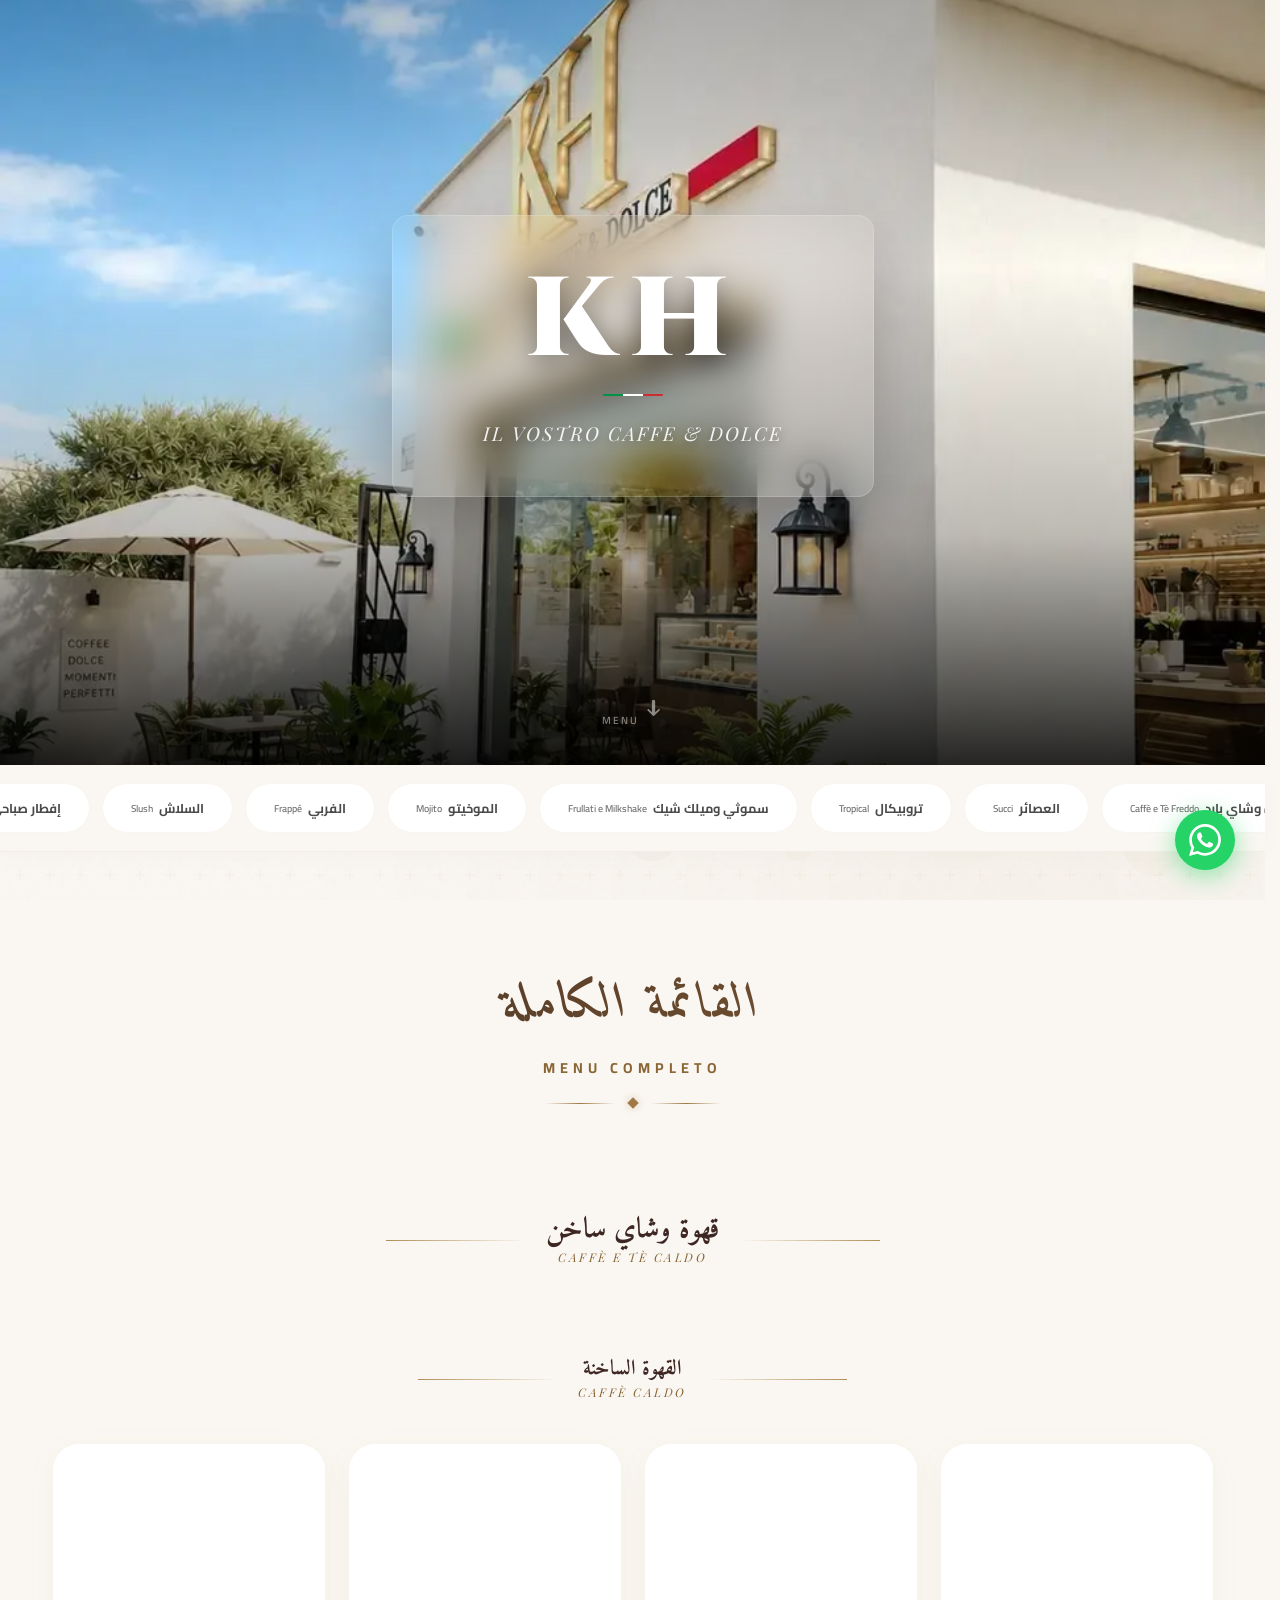
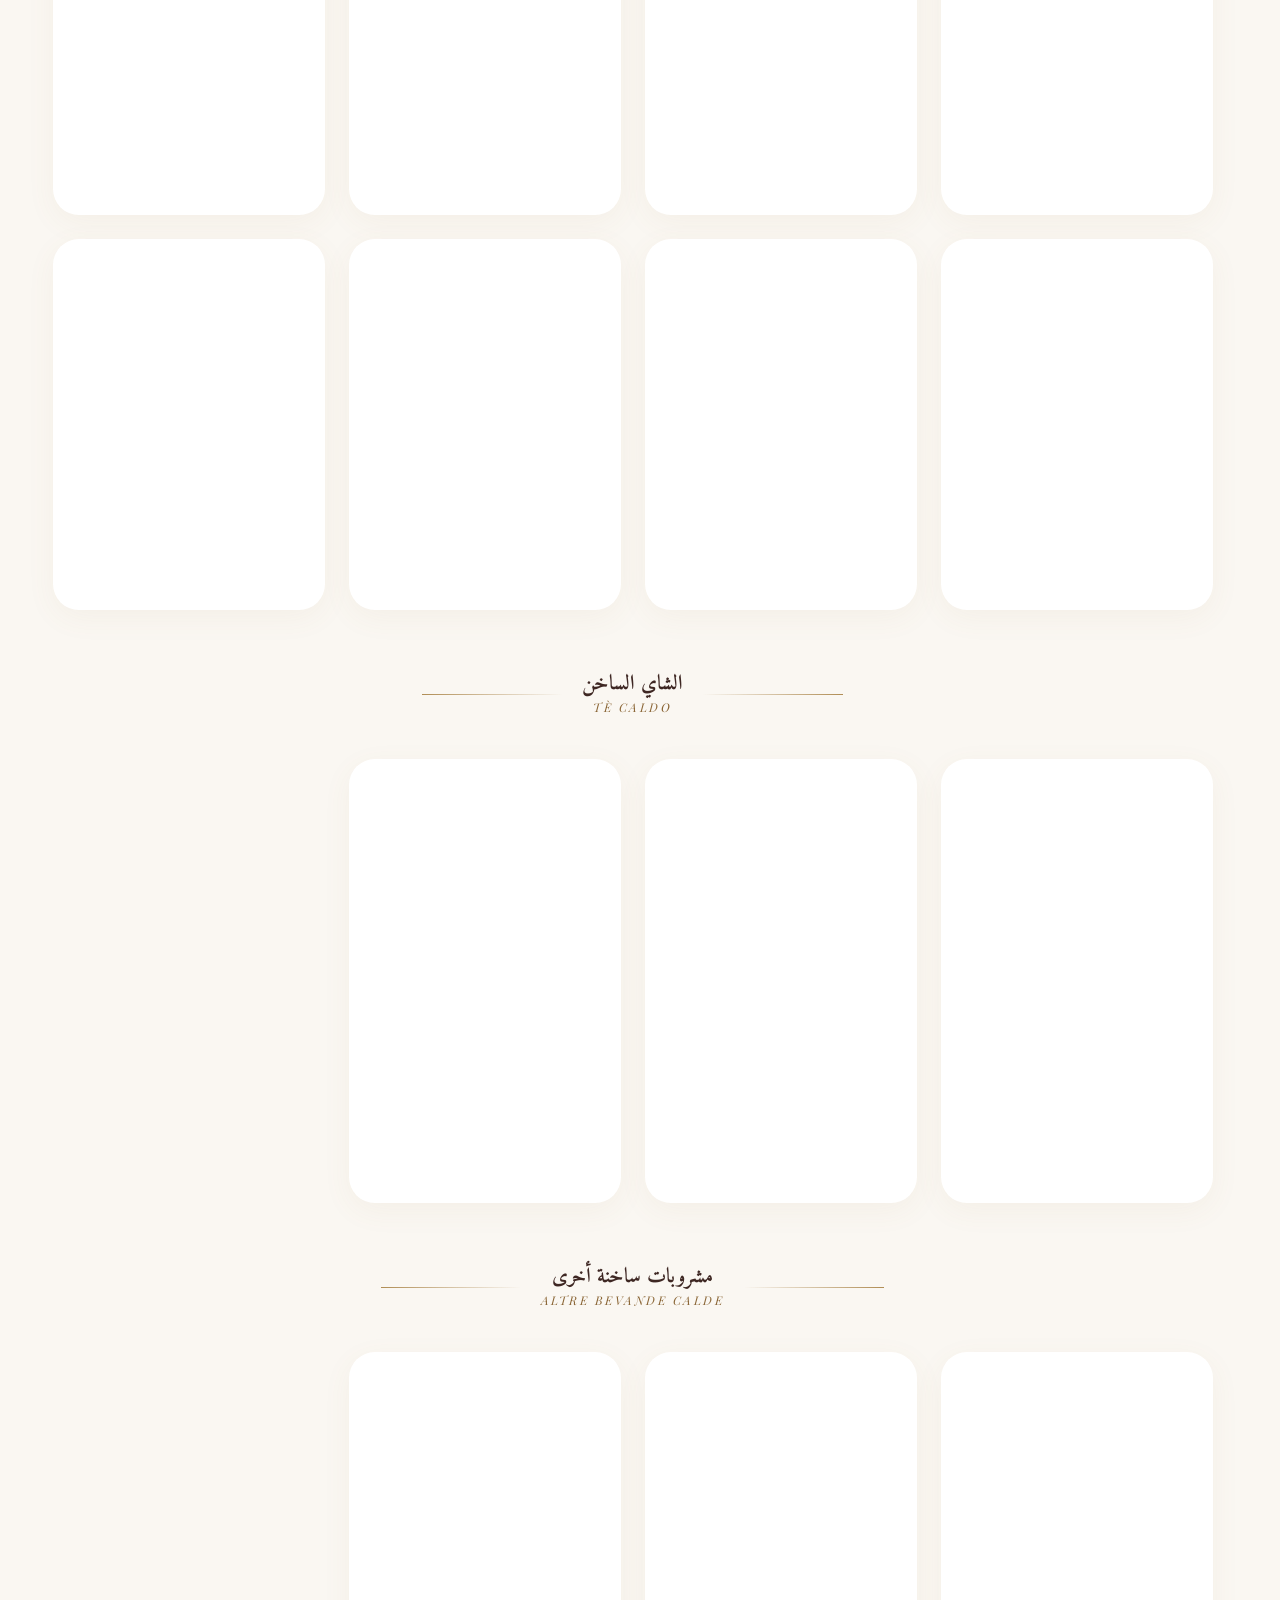
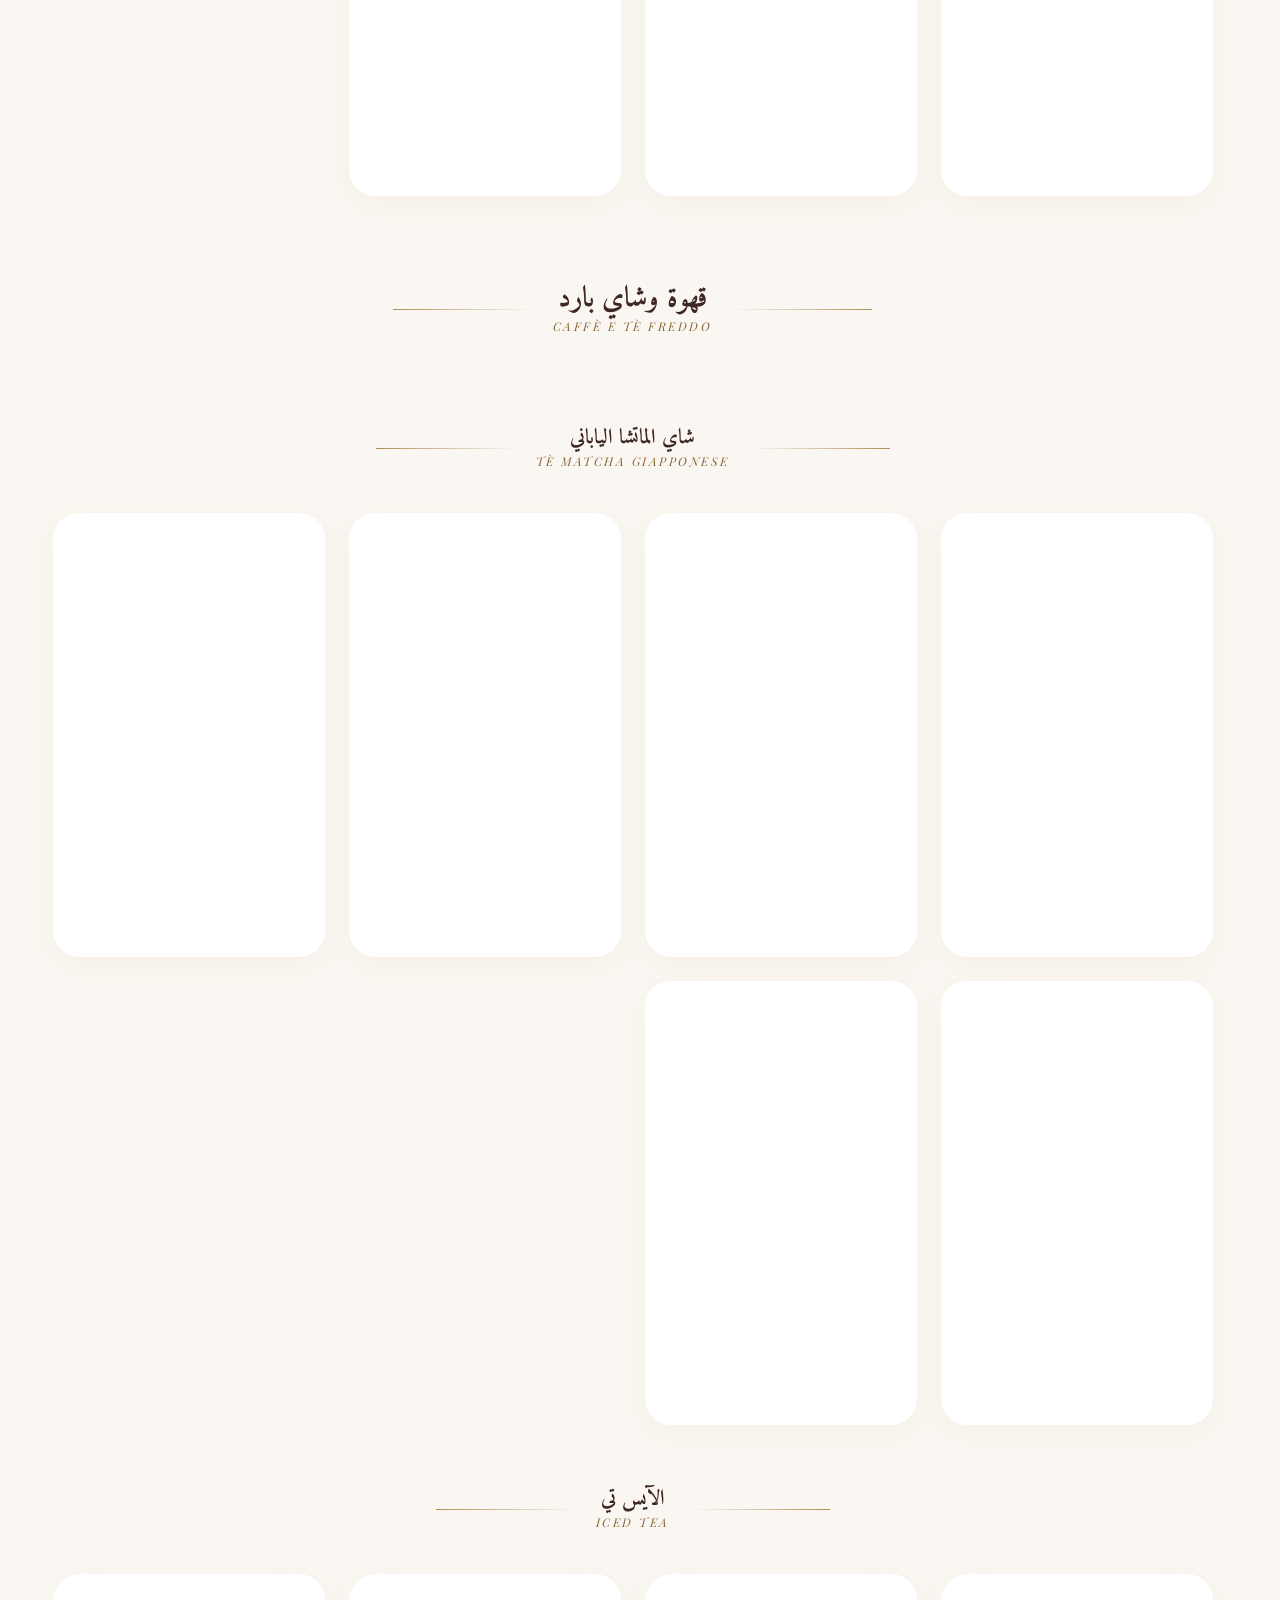
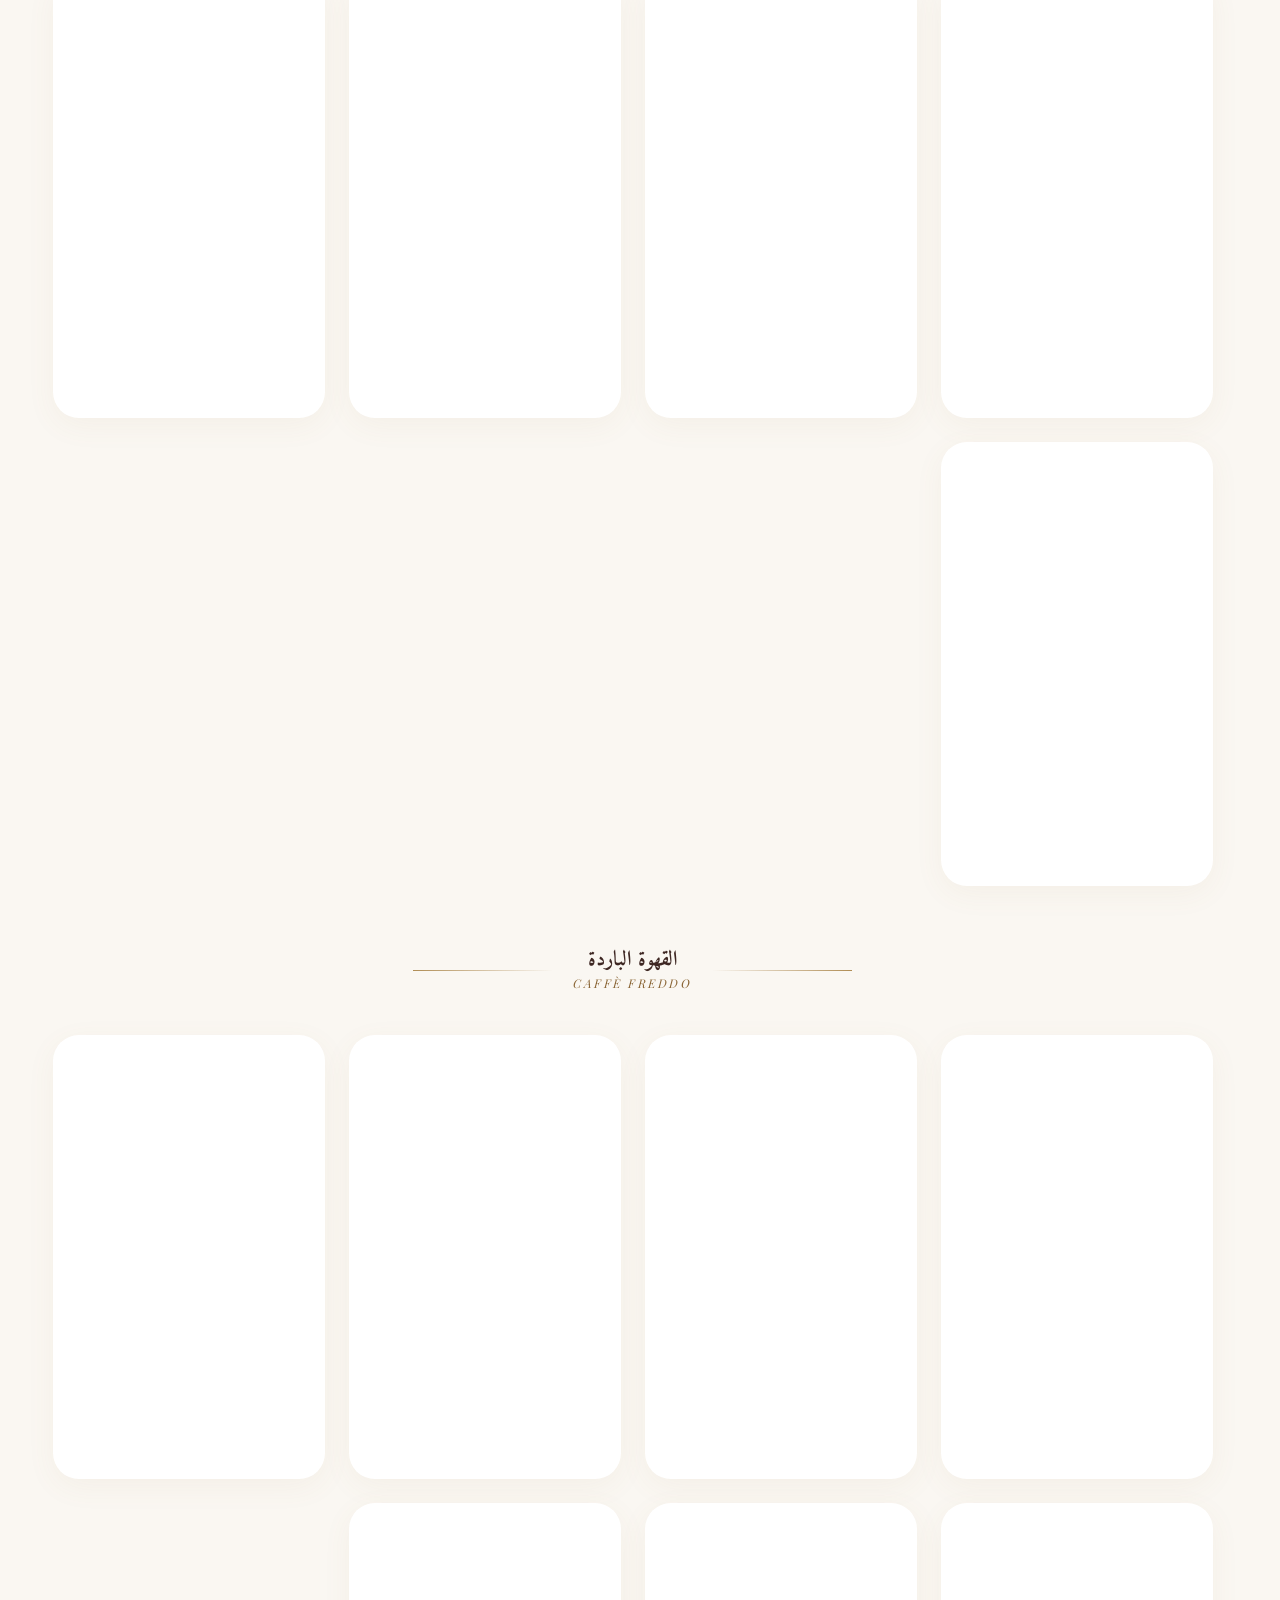
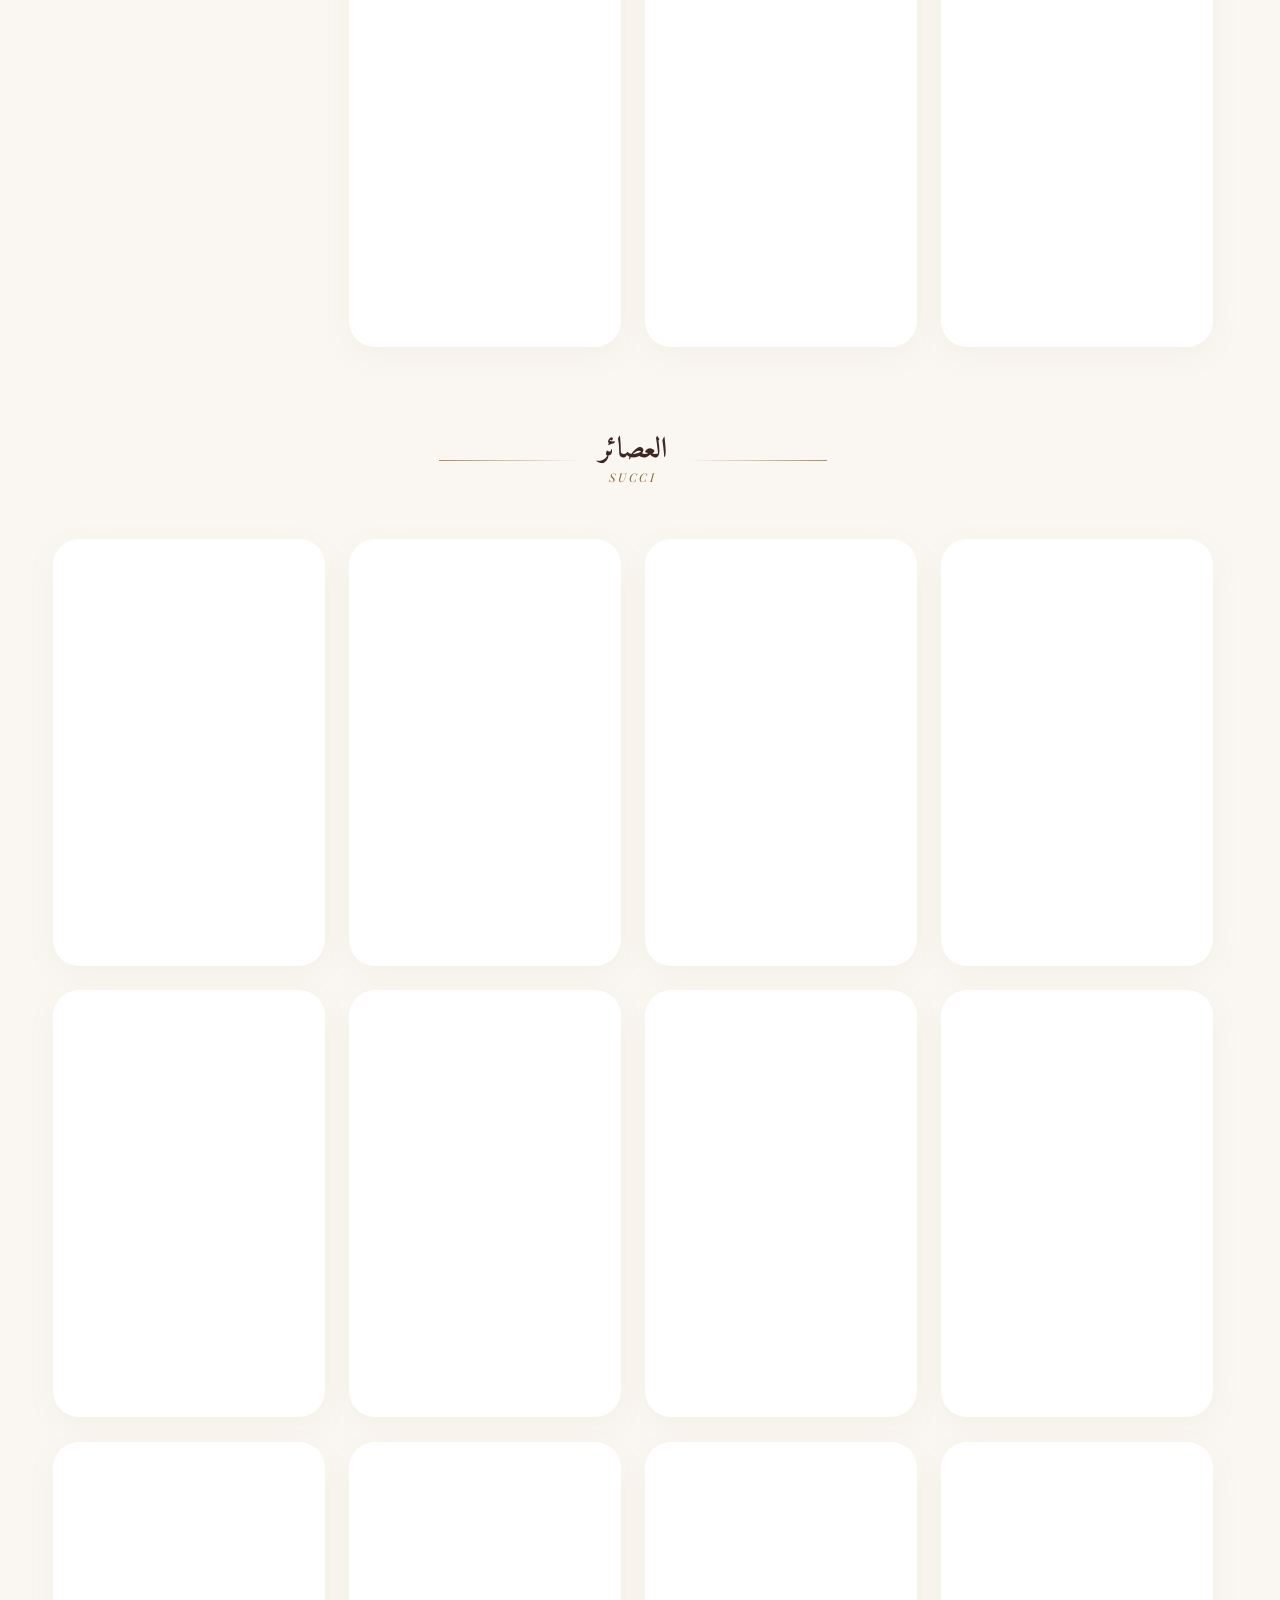
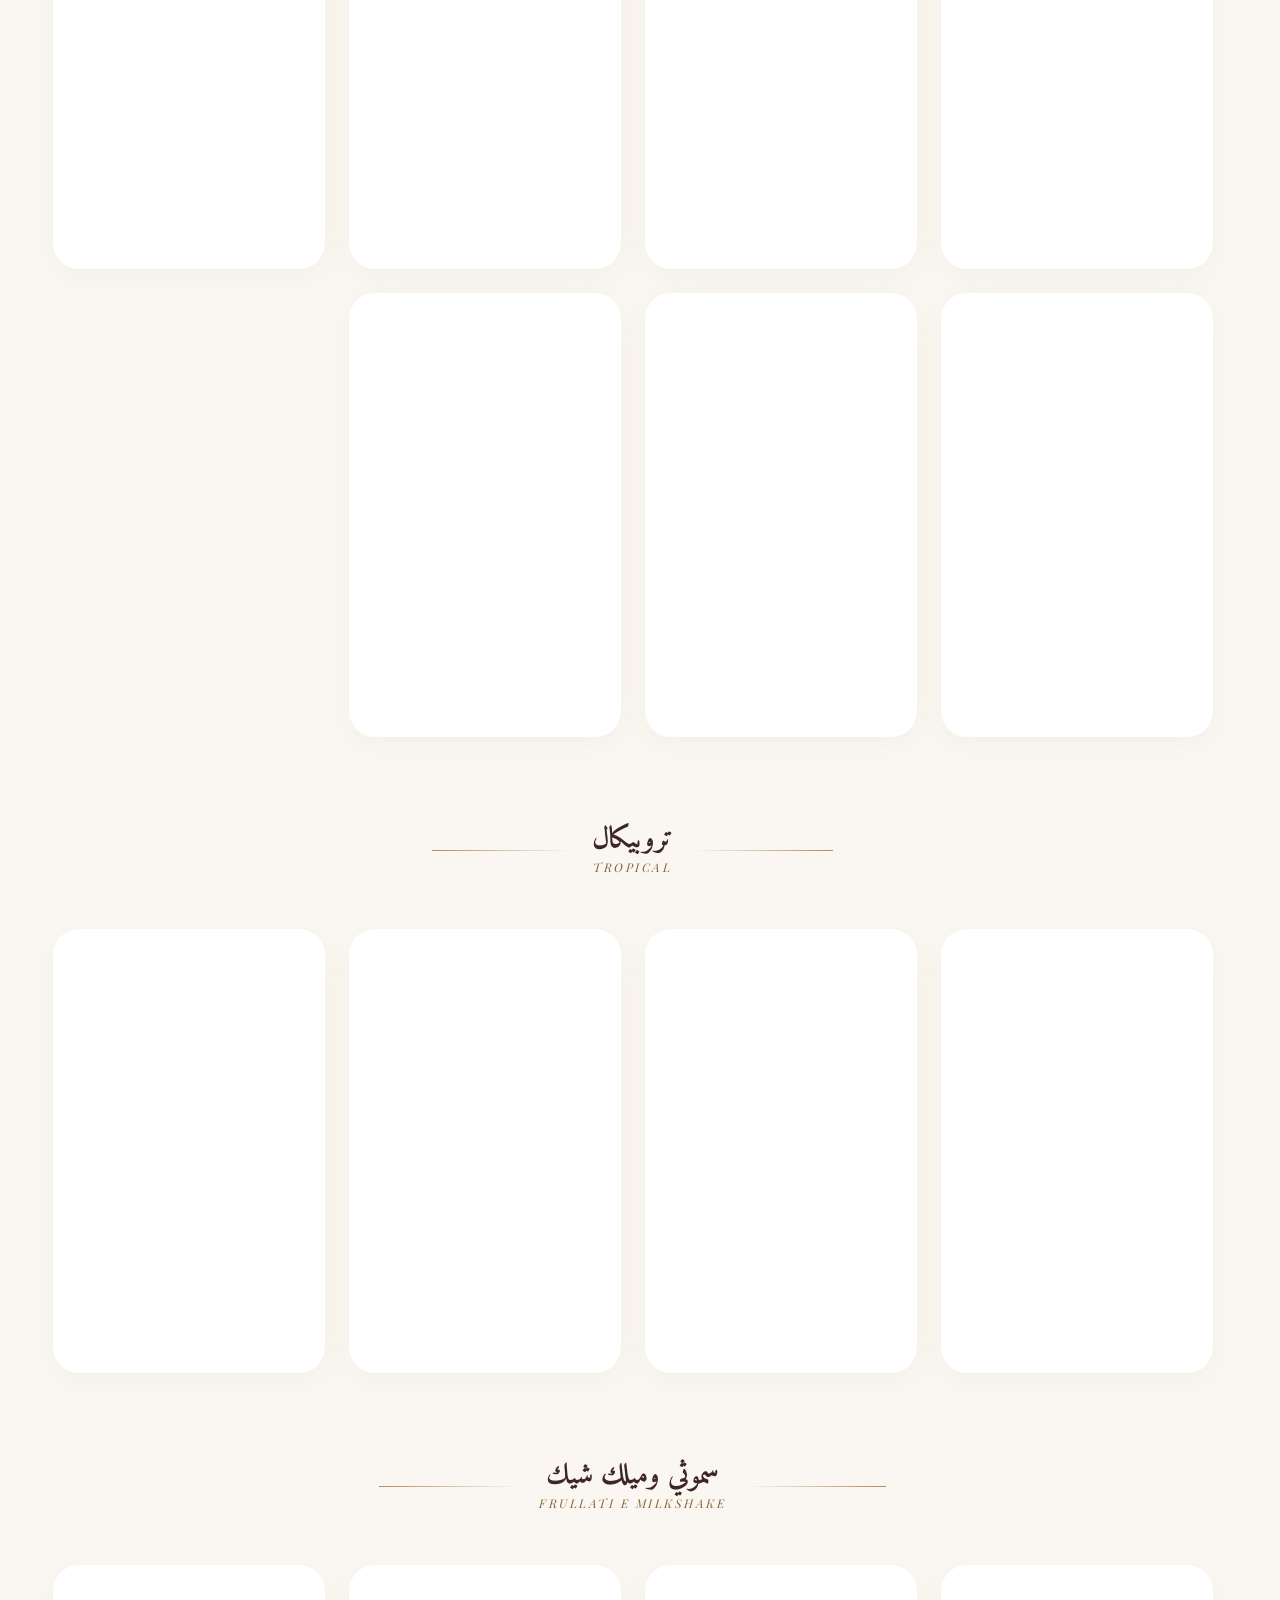
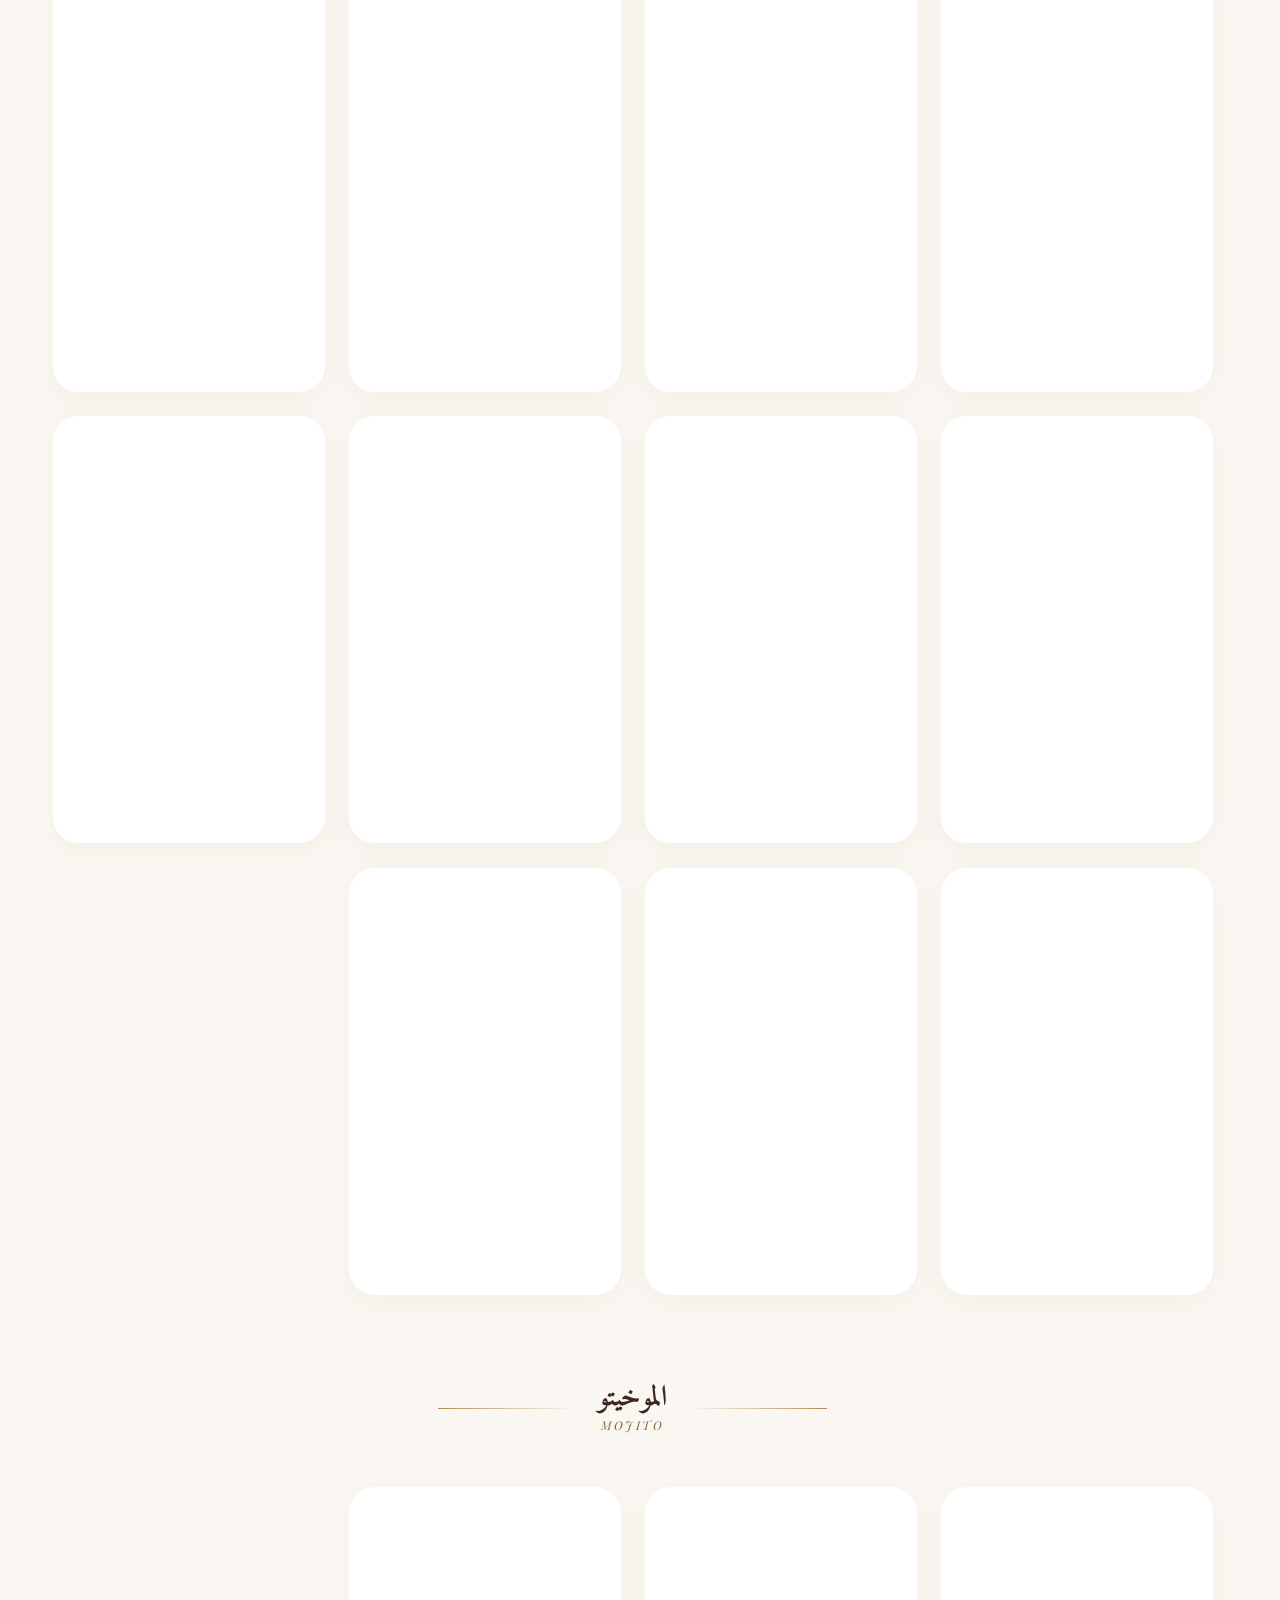
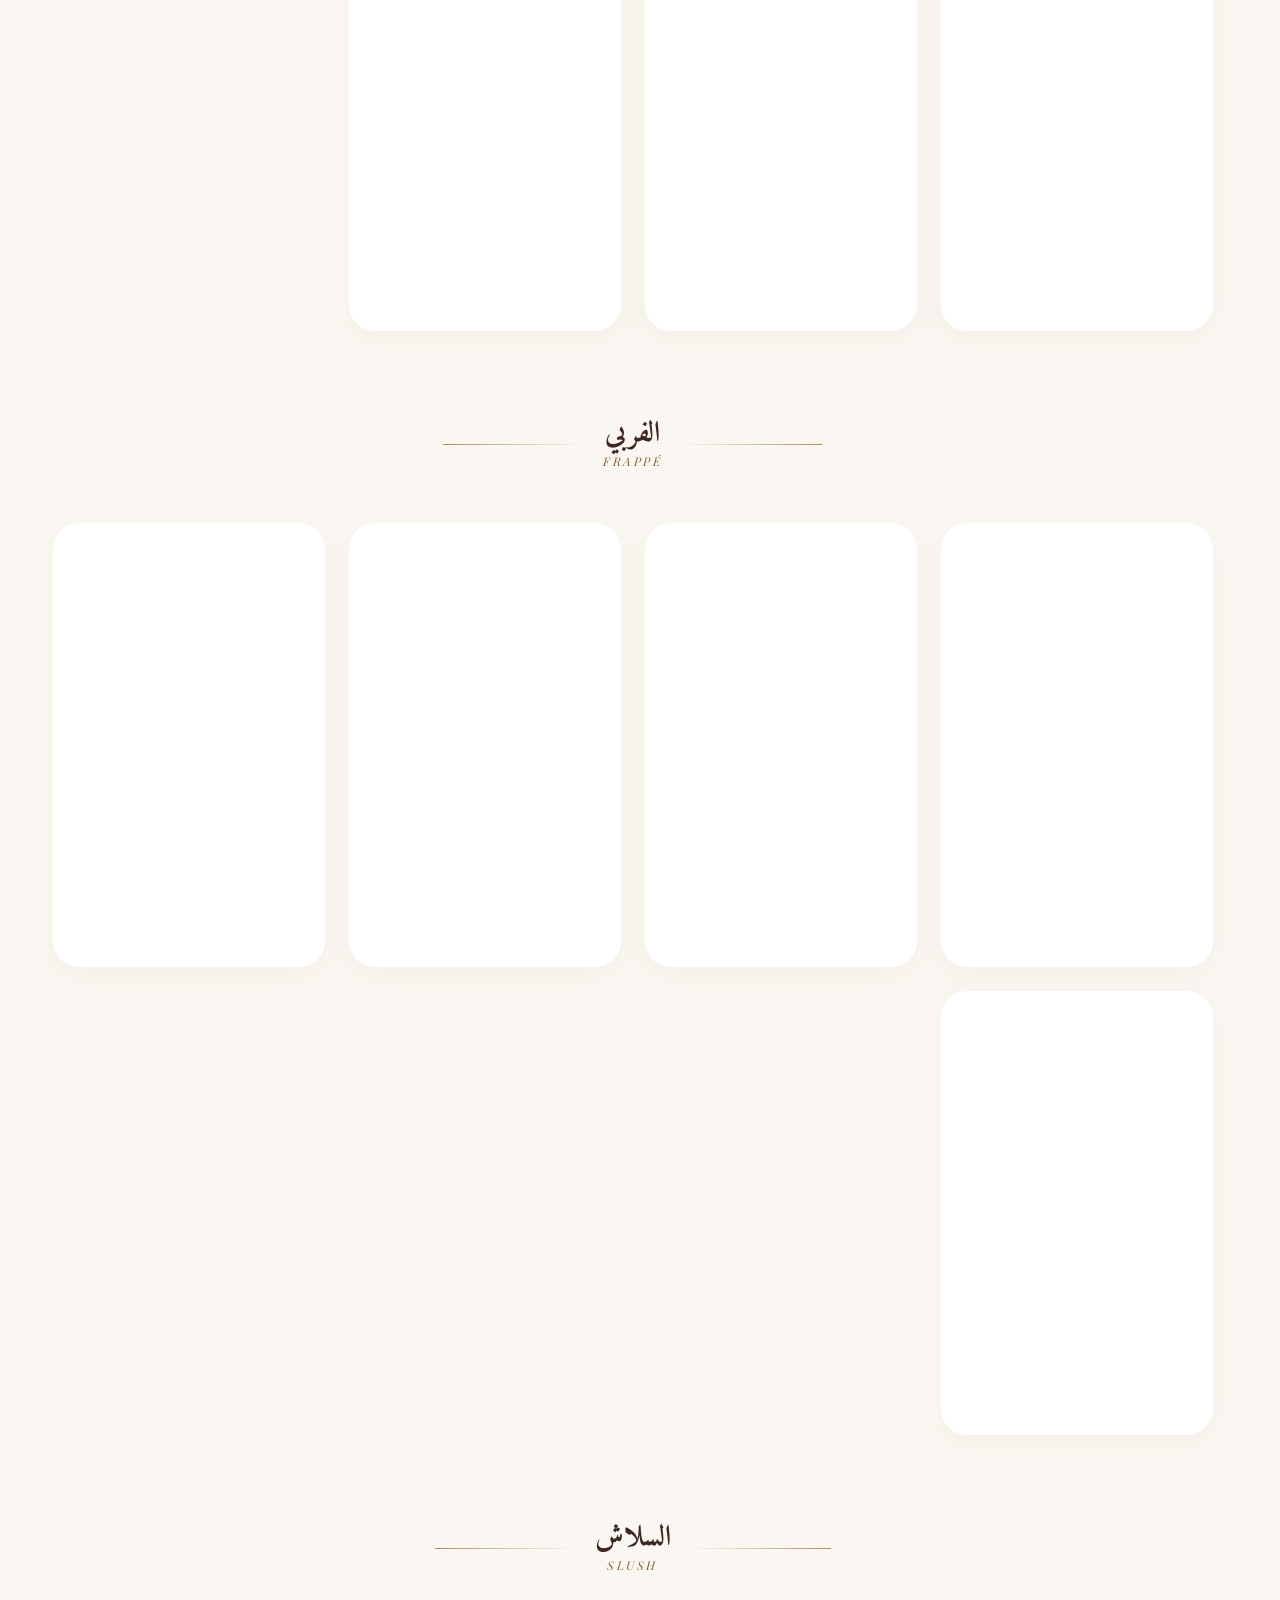
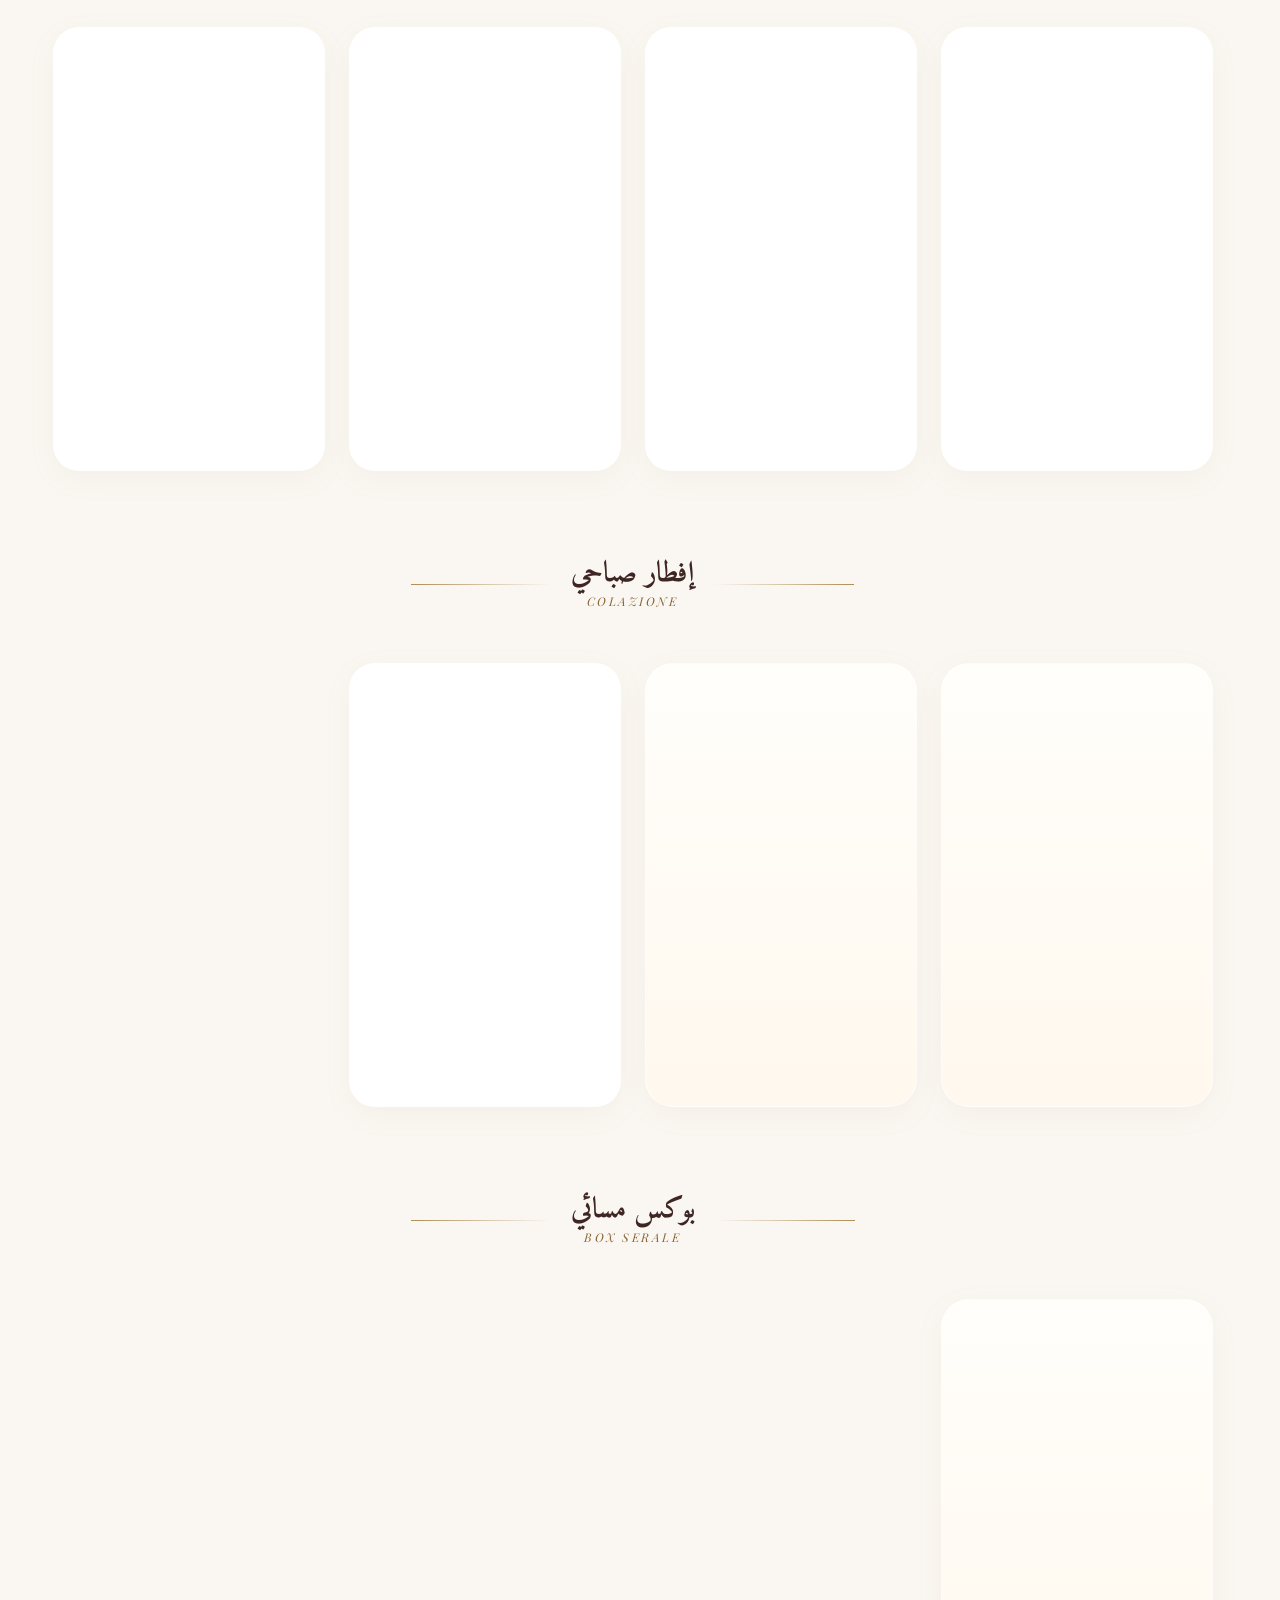
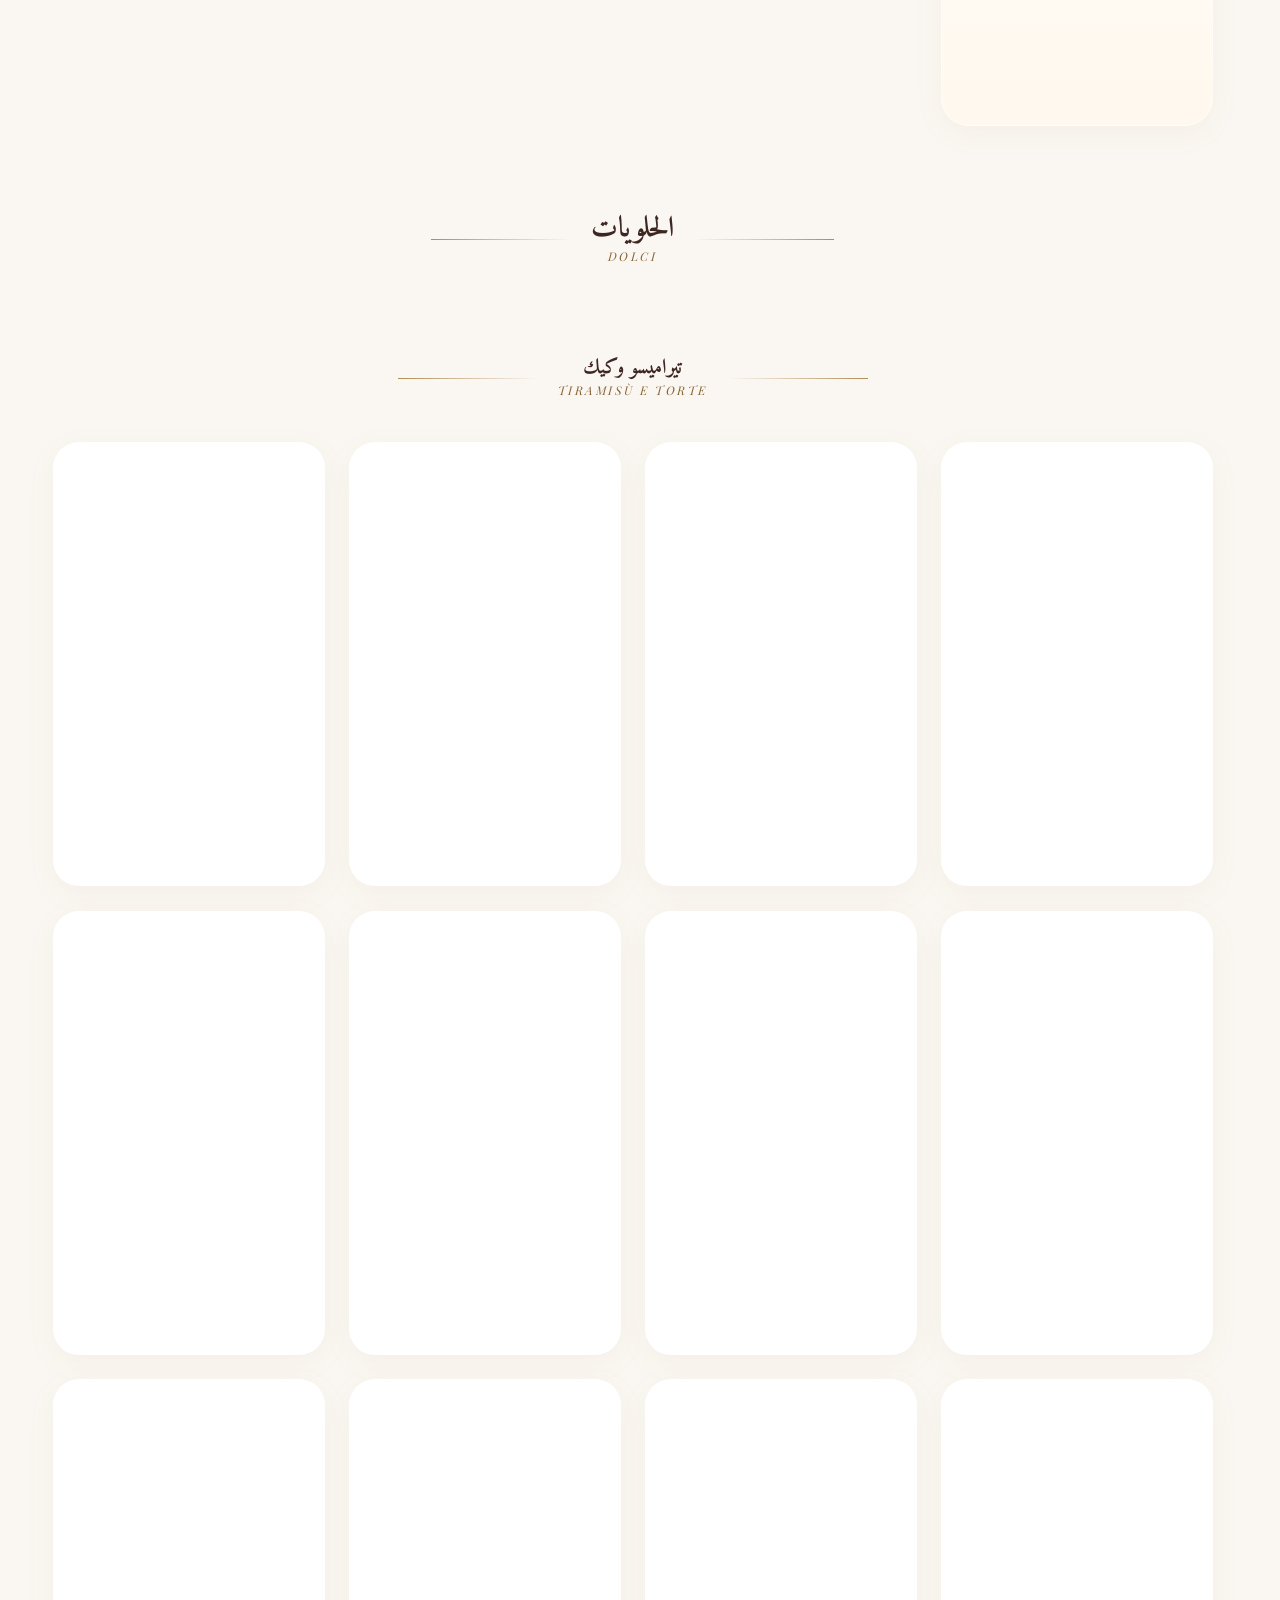
==== commit 5747cb0e: "Stop background lurching when the item sheet opens and closes" ====
--- a/index.html
+++ b/index.html
@@ -803,10 +803,34 @@
     // focus at that moment is still inside the sheet that was going away.
     if (!modalOpen && !reopening) lastFocused = document.activeElement;
 
+    const freshOpen = !modalOpen;
     modalOpen = true;
     dP.inert = false;              // the sheet is visible again — make it reachable
     dP.removeAttribute('aria-hidden');
     setBackgroundInert(true);      // block screen readers / Tab from reaching the page behind
+
+    /* ---- Stop the page behind JUMPING when the sheet opens/closes ----
+       `transform: scale(.96)` pivots around each element's own centre. In the
+       "الكل" tab the grid is ~20000px tall, so its centre sits ~10000px away
+       from the screen and the 4% shrink slid EVERYTHING you could see down by
+       ~270px — that was the lurch you saw when the popup closed. (A small
+       category is only ~2000px tall, so its jump was ~10px and went unnoticed.)
+       Pivot every tall block around the centre of the viewport instead: only
+       the zoom remains, nothing moves. The sticky filter bar is 60px tall and
+       already pivots on itself correctly, so it is left alone.
+       The category filter also leaves an inline `translateY(0)` on the grid
+       which would silently override this scale, so drop it — by now its
+       animation is long finished (openModal is blocked while `filtering`). */
+    if (freshOpen) {
+        ['.hero', '.grd', '.mft'].forEach(sel => {
+            const el = document.querySelector(sel);
+            if (!el) return;
+            el.style.transform = '';
+            el.style.transformOrigin =
+                `50% ${Math.round(window.innerHeight / 2 - el.getBoundingClientRect().top)}px`;
+        });
+    }
+
     document.body.classList.add('modal-active');
     lockScroll();
     dB.classList.remove('cl');
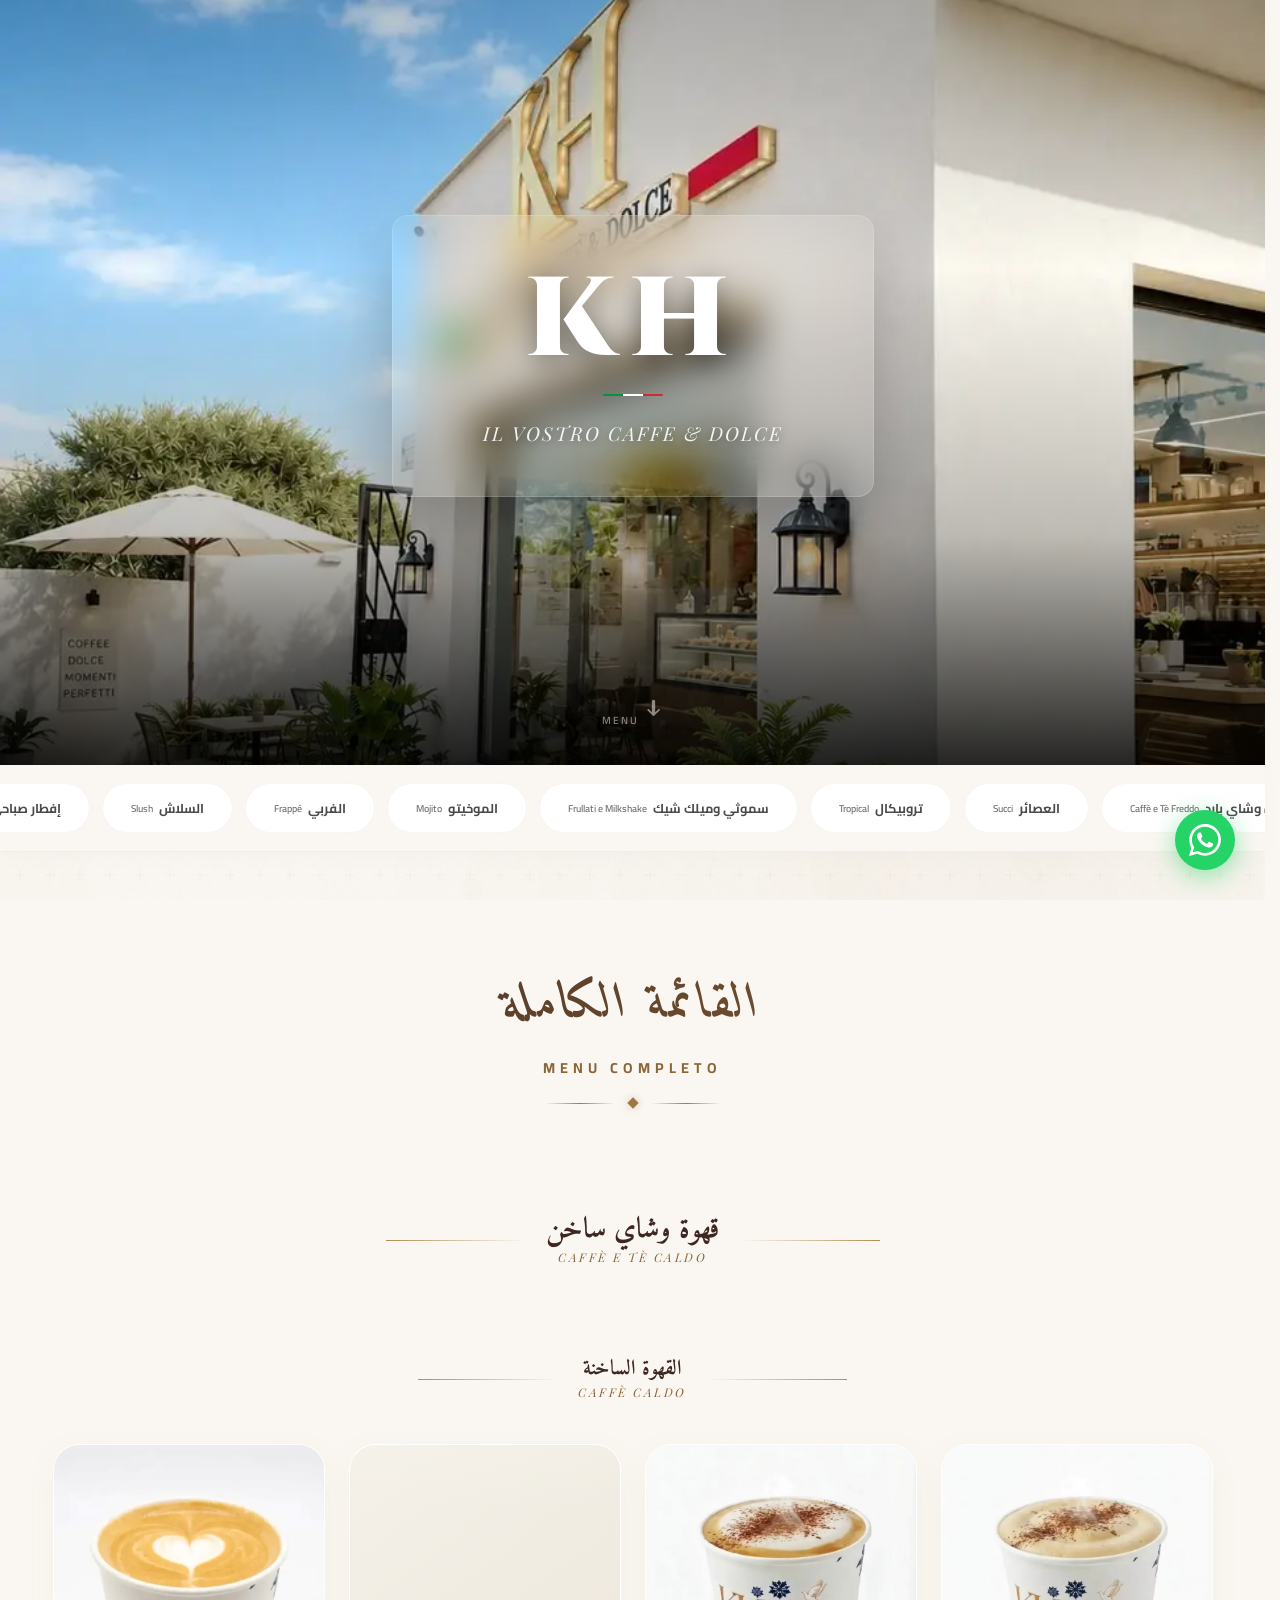
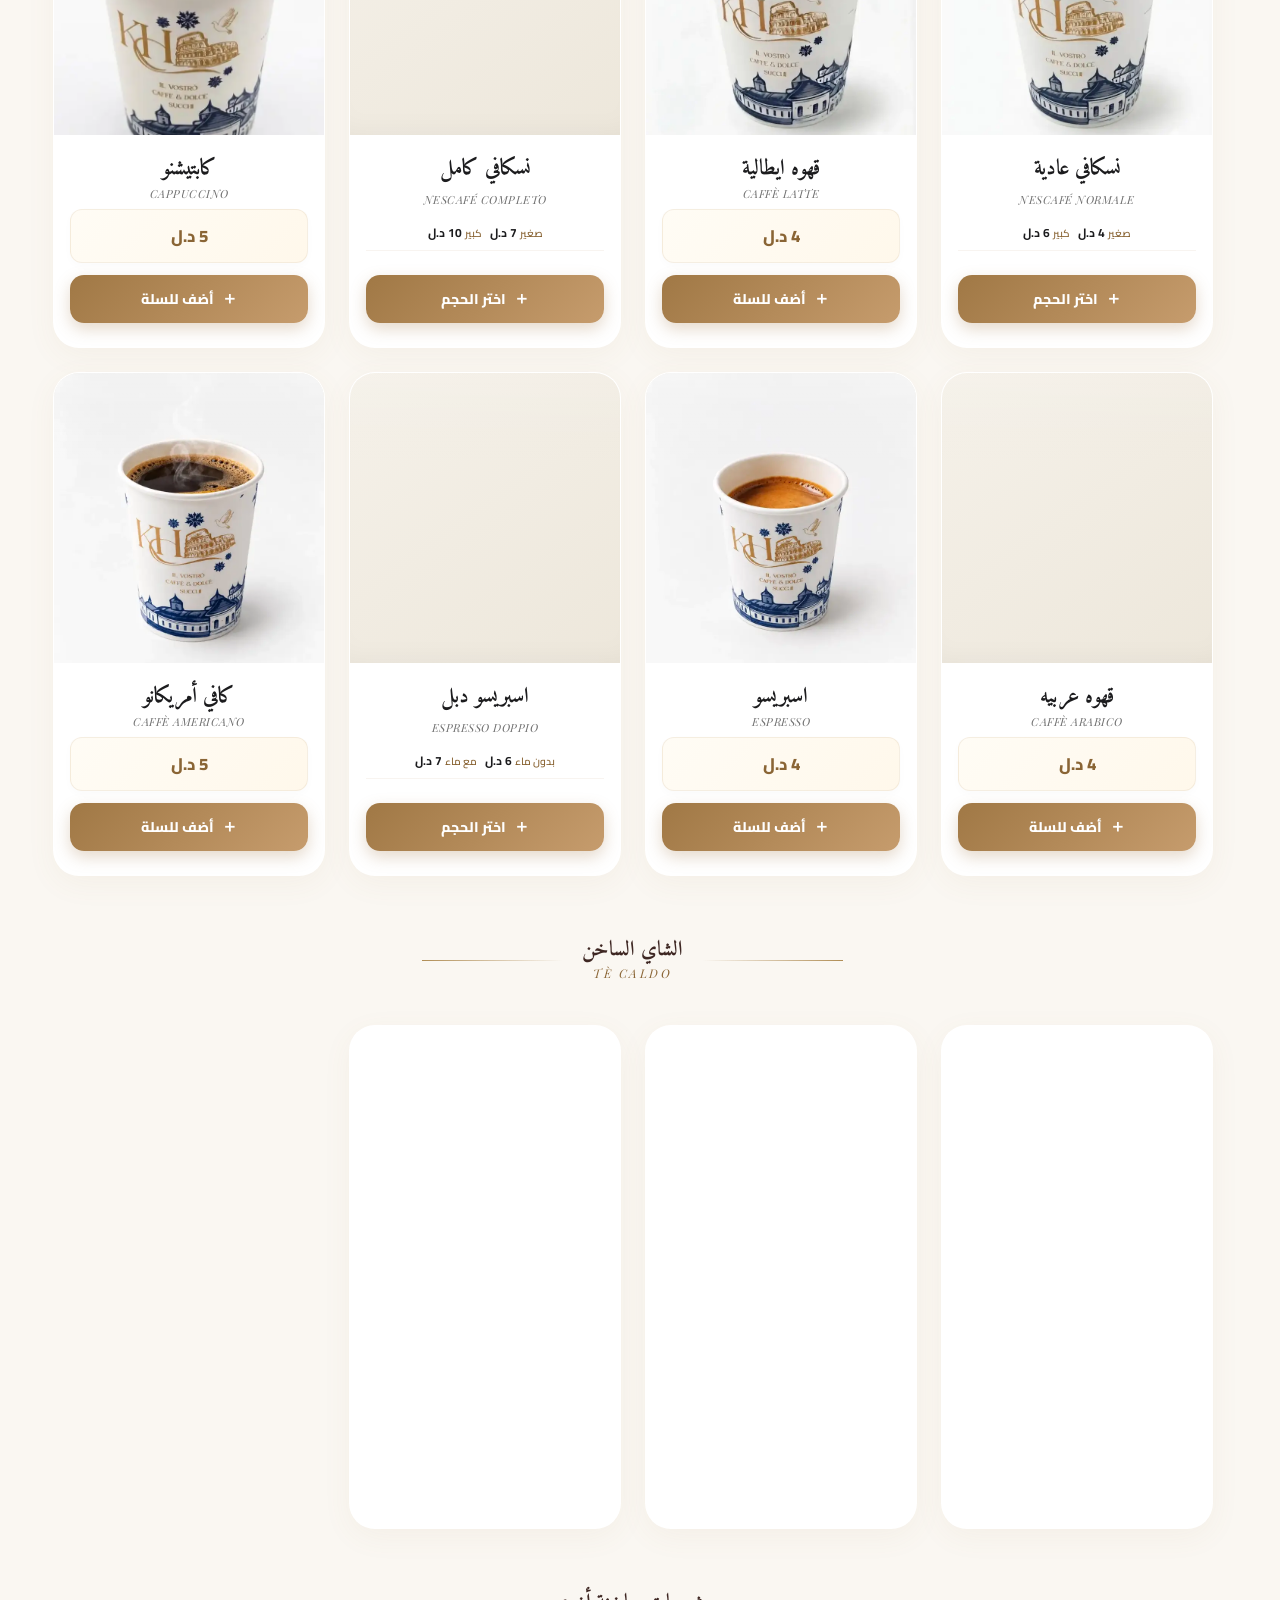
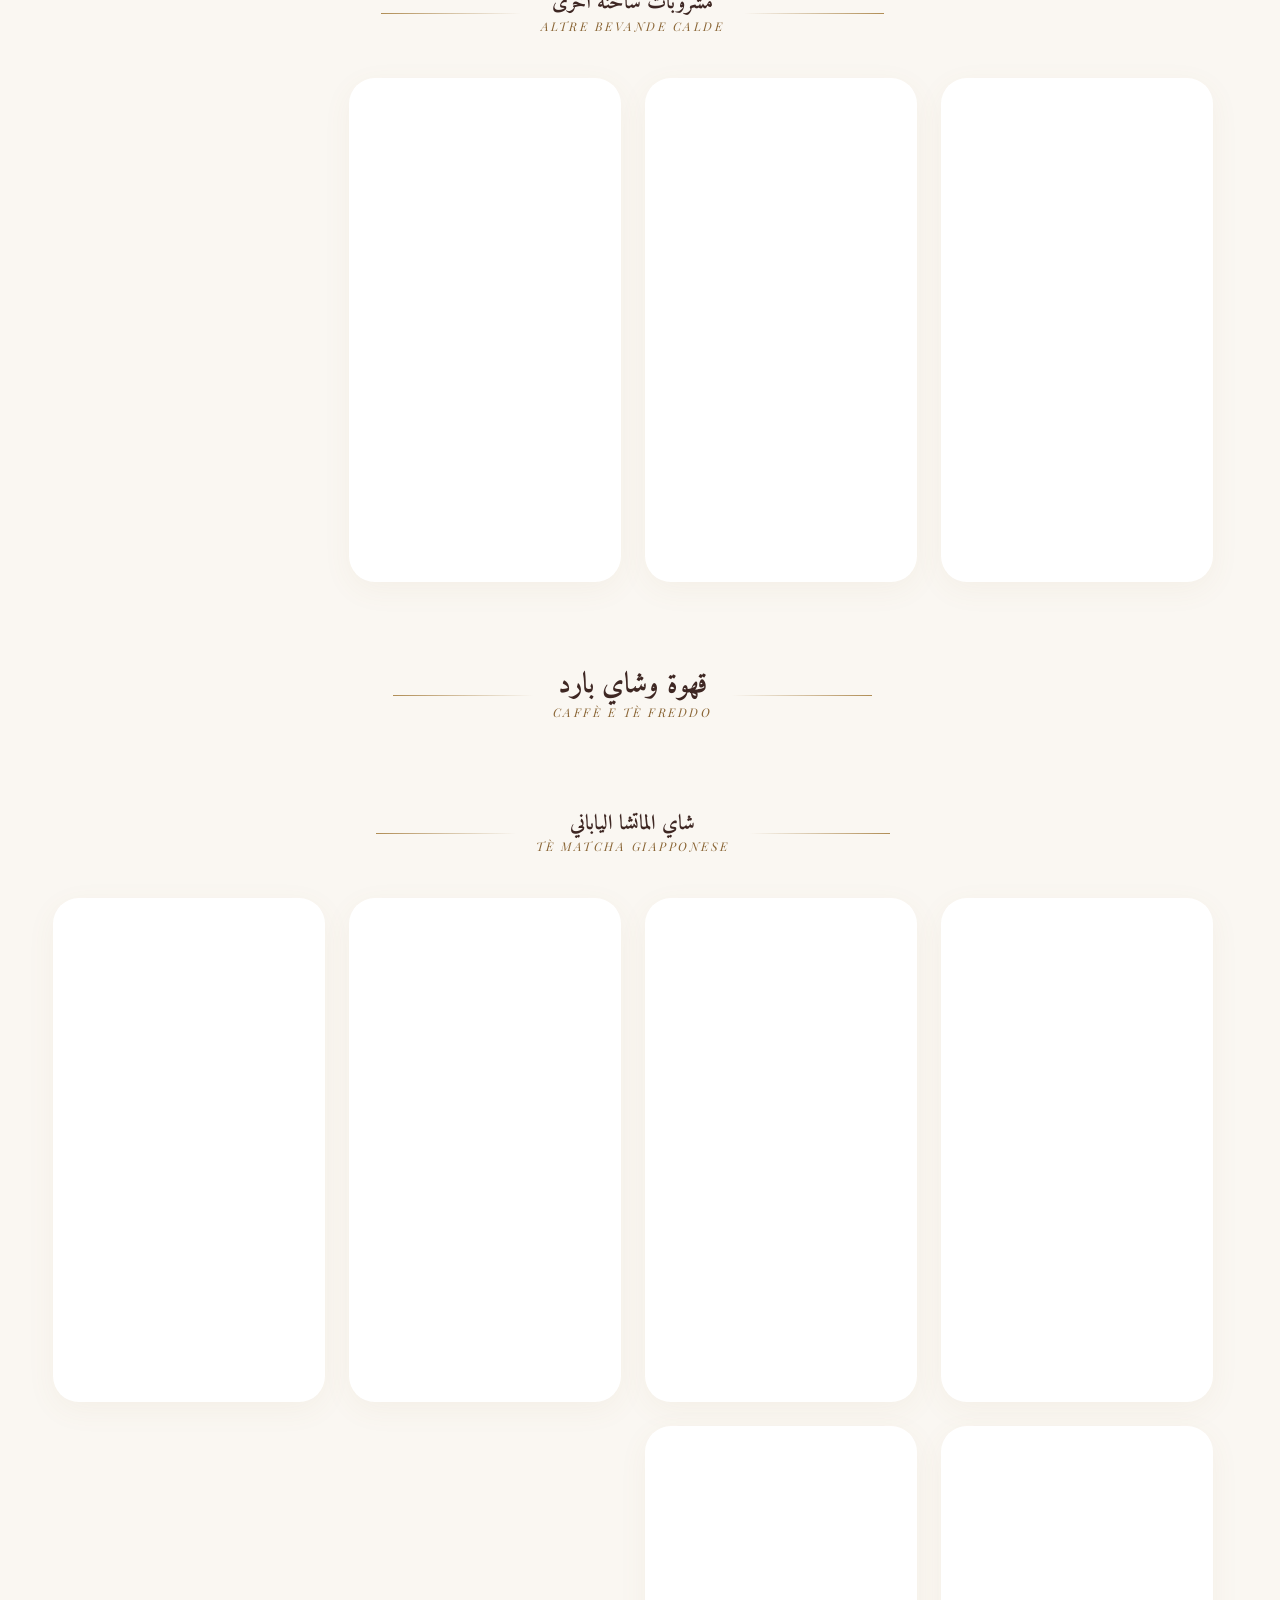
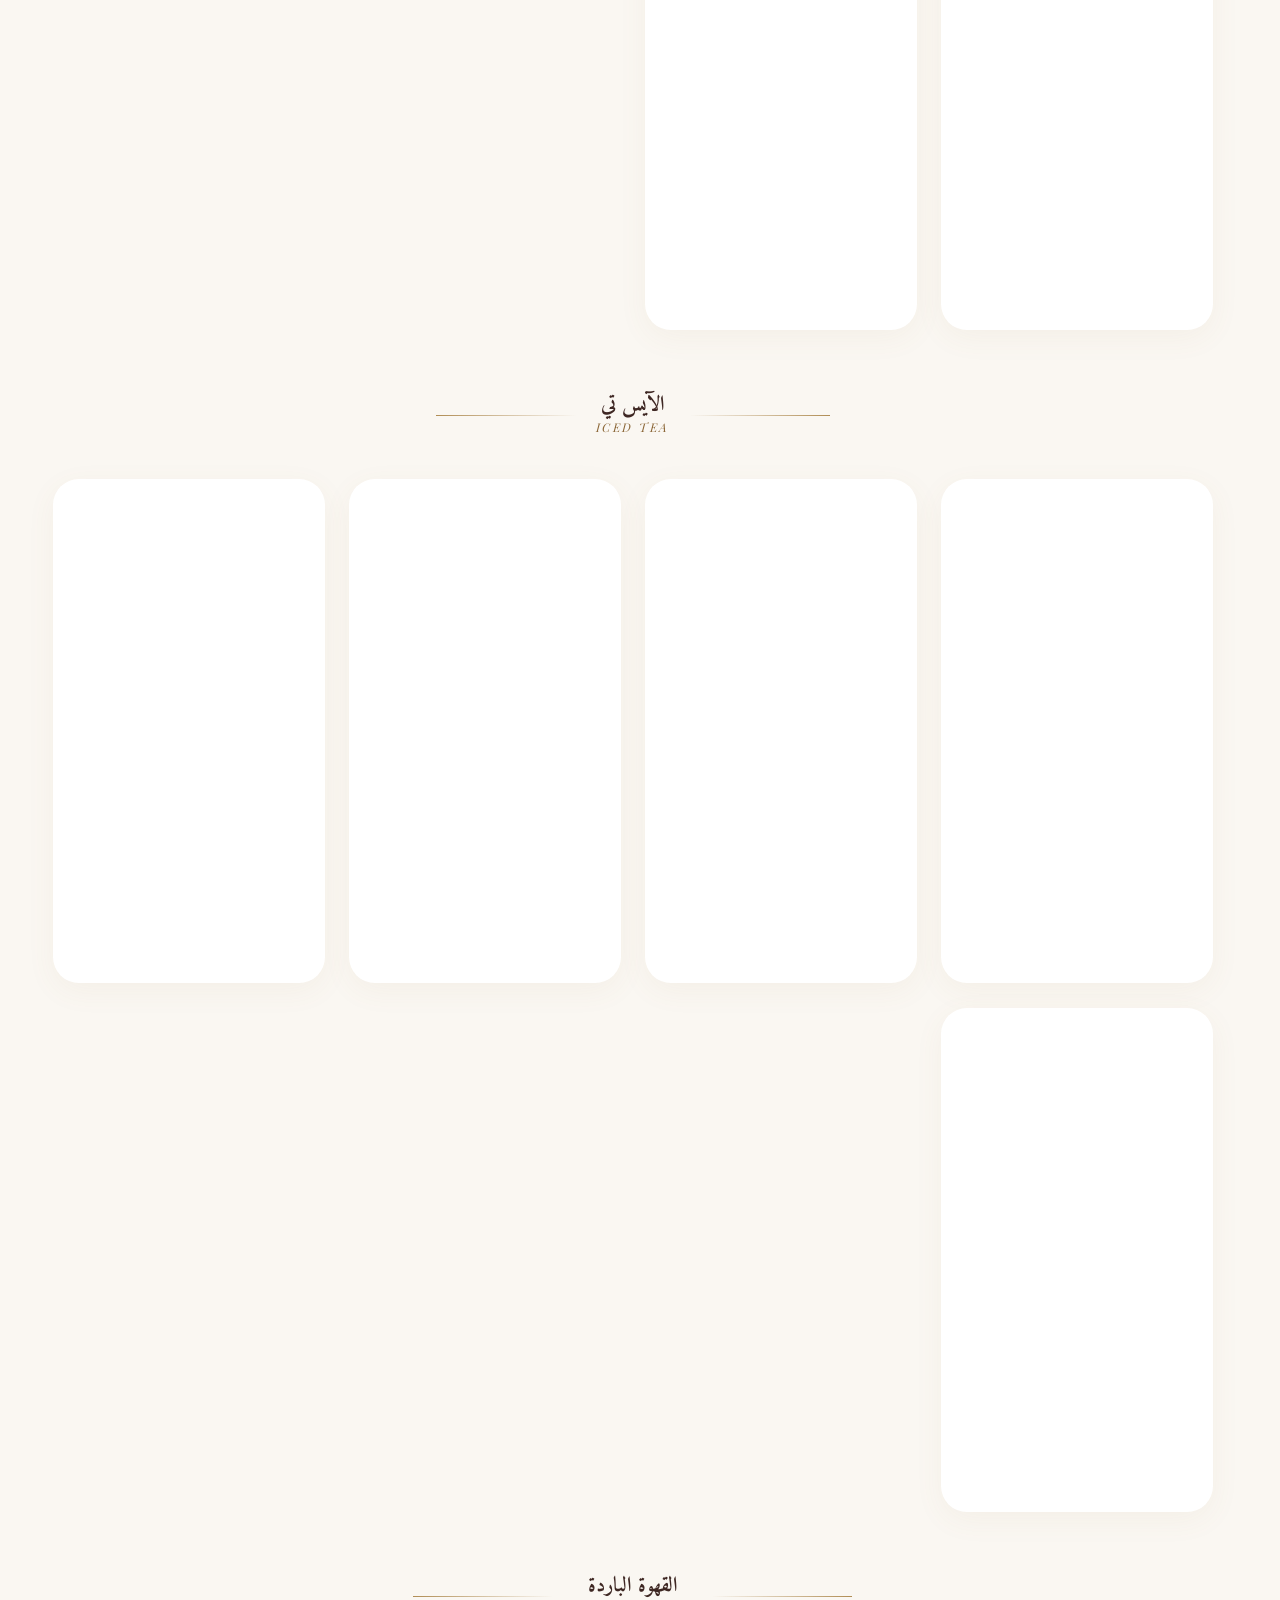
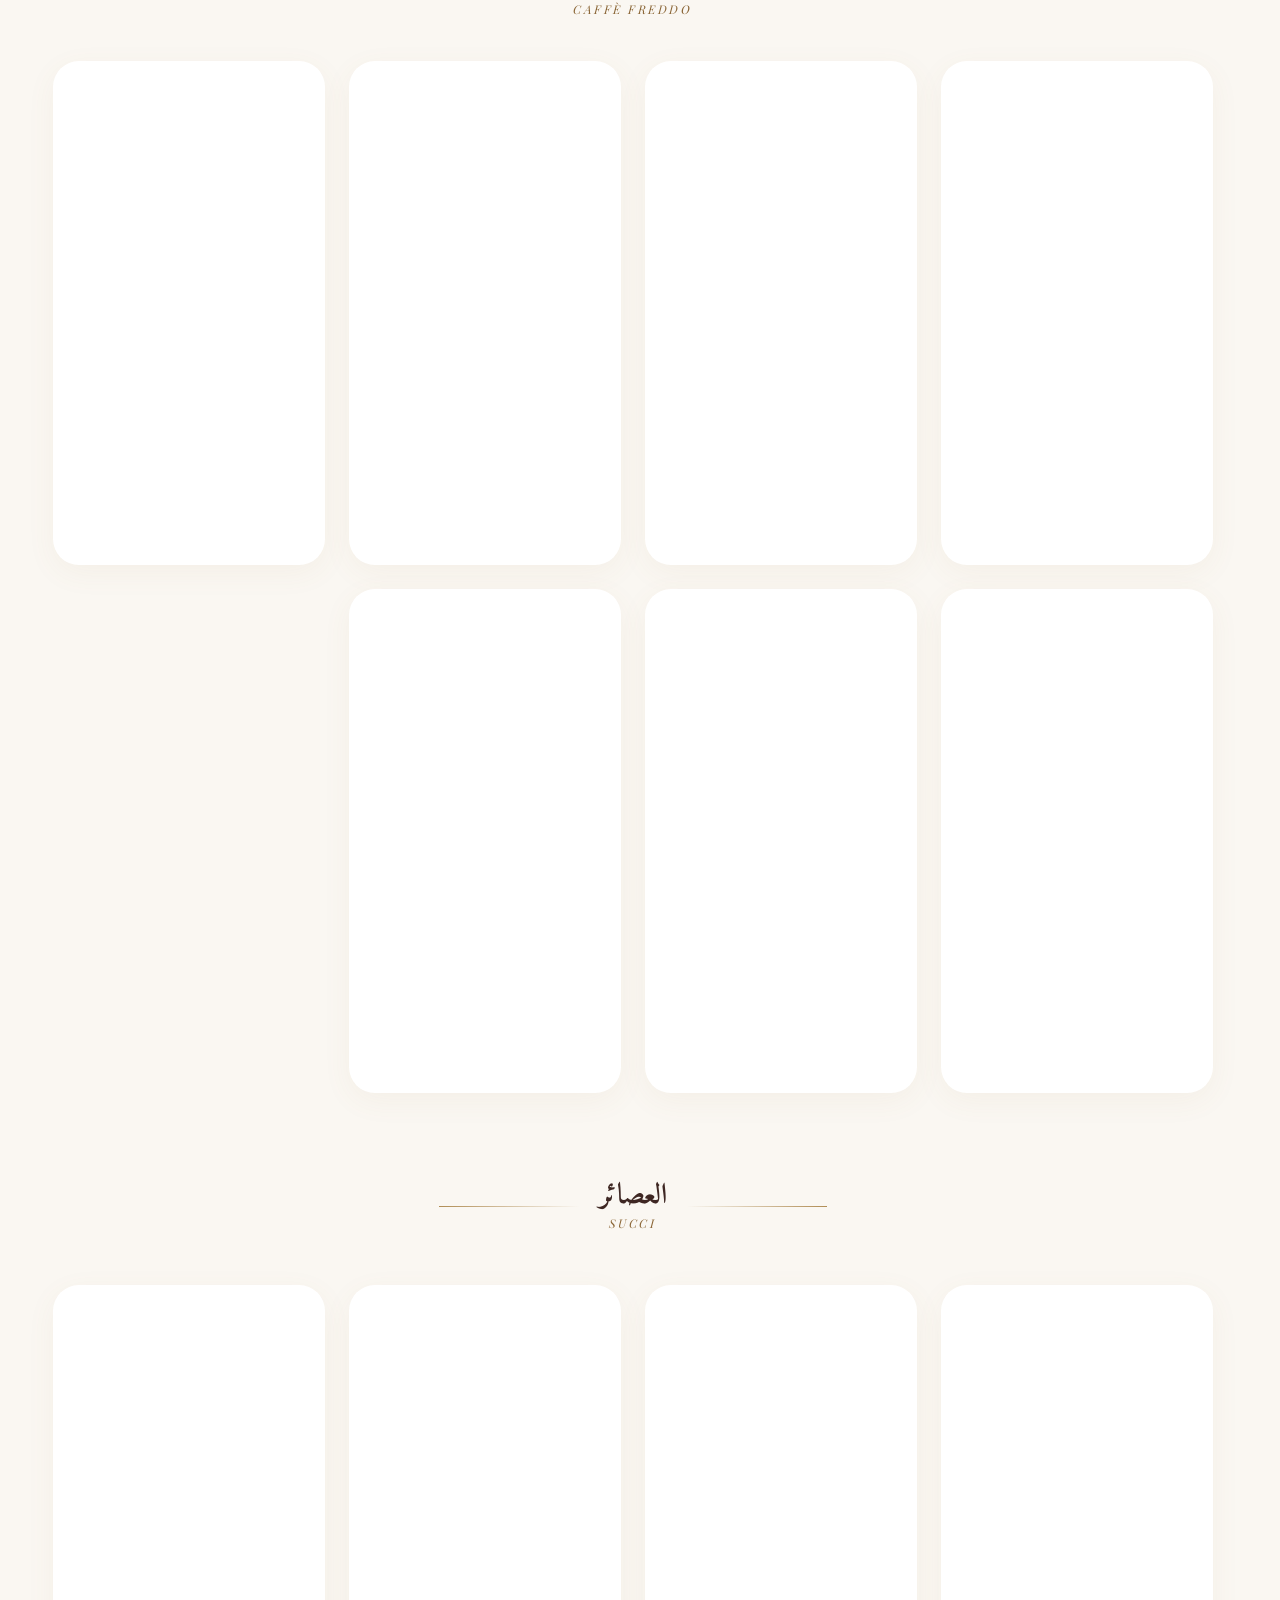
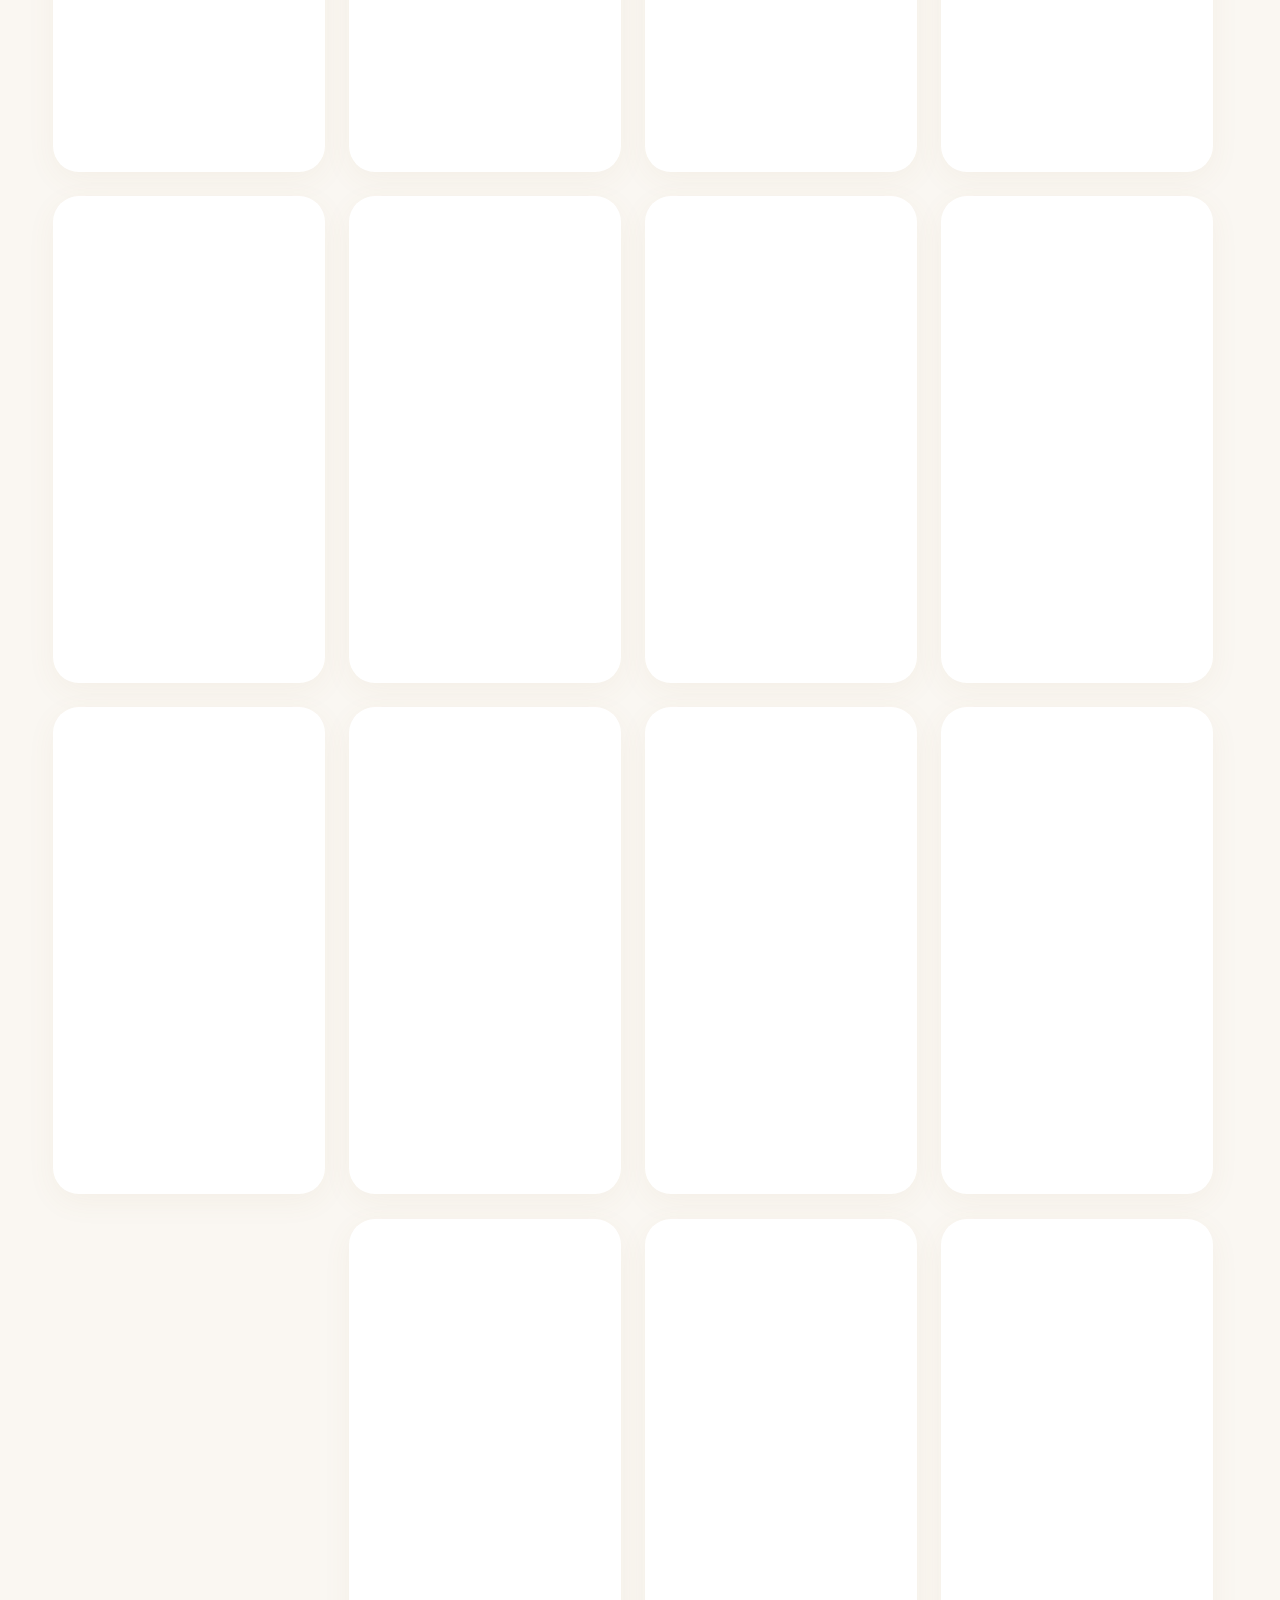
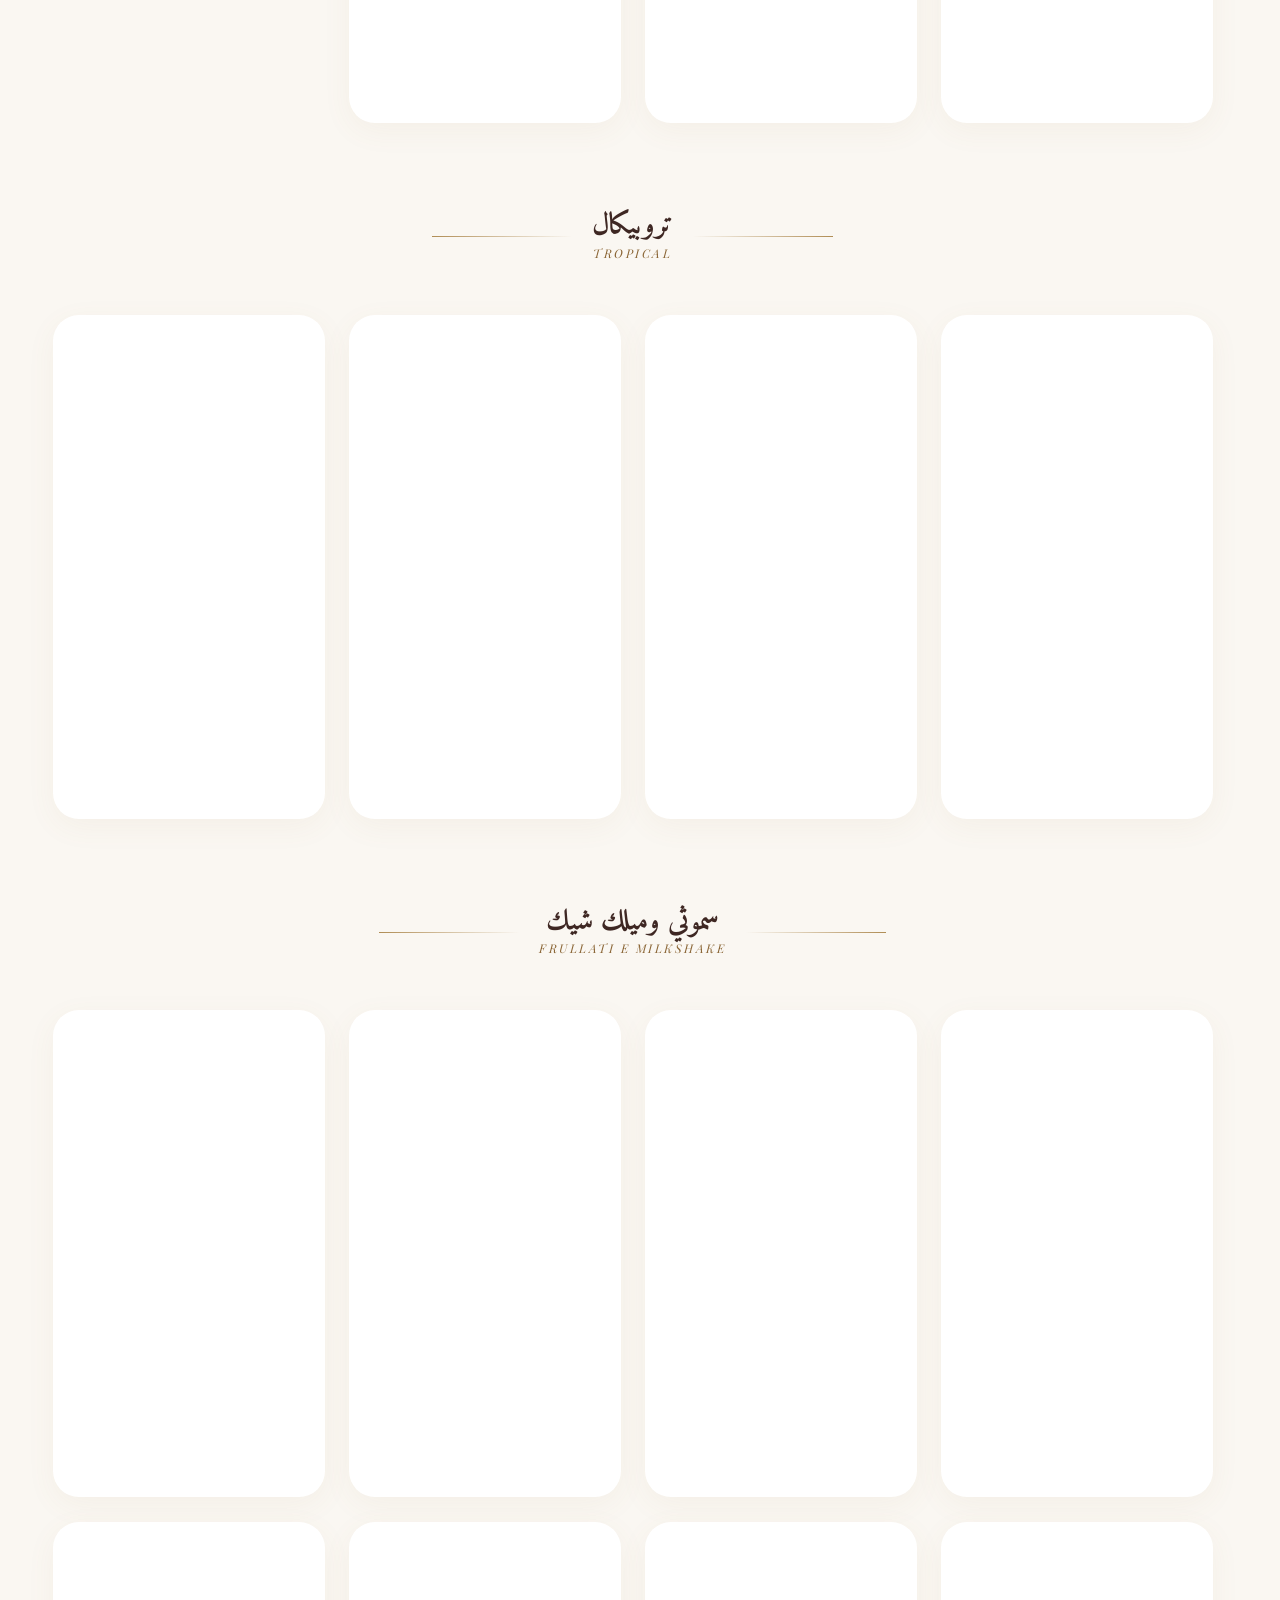
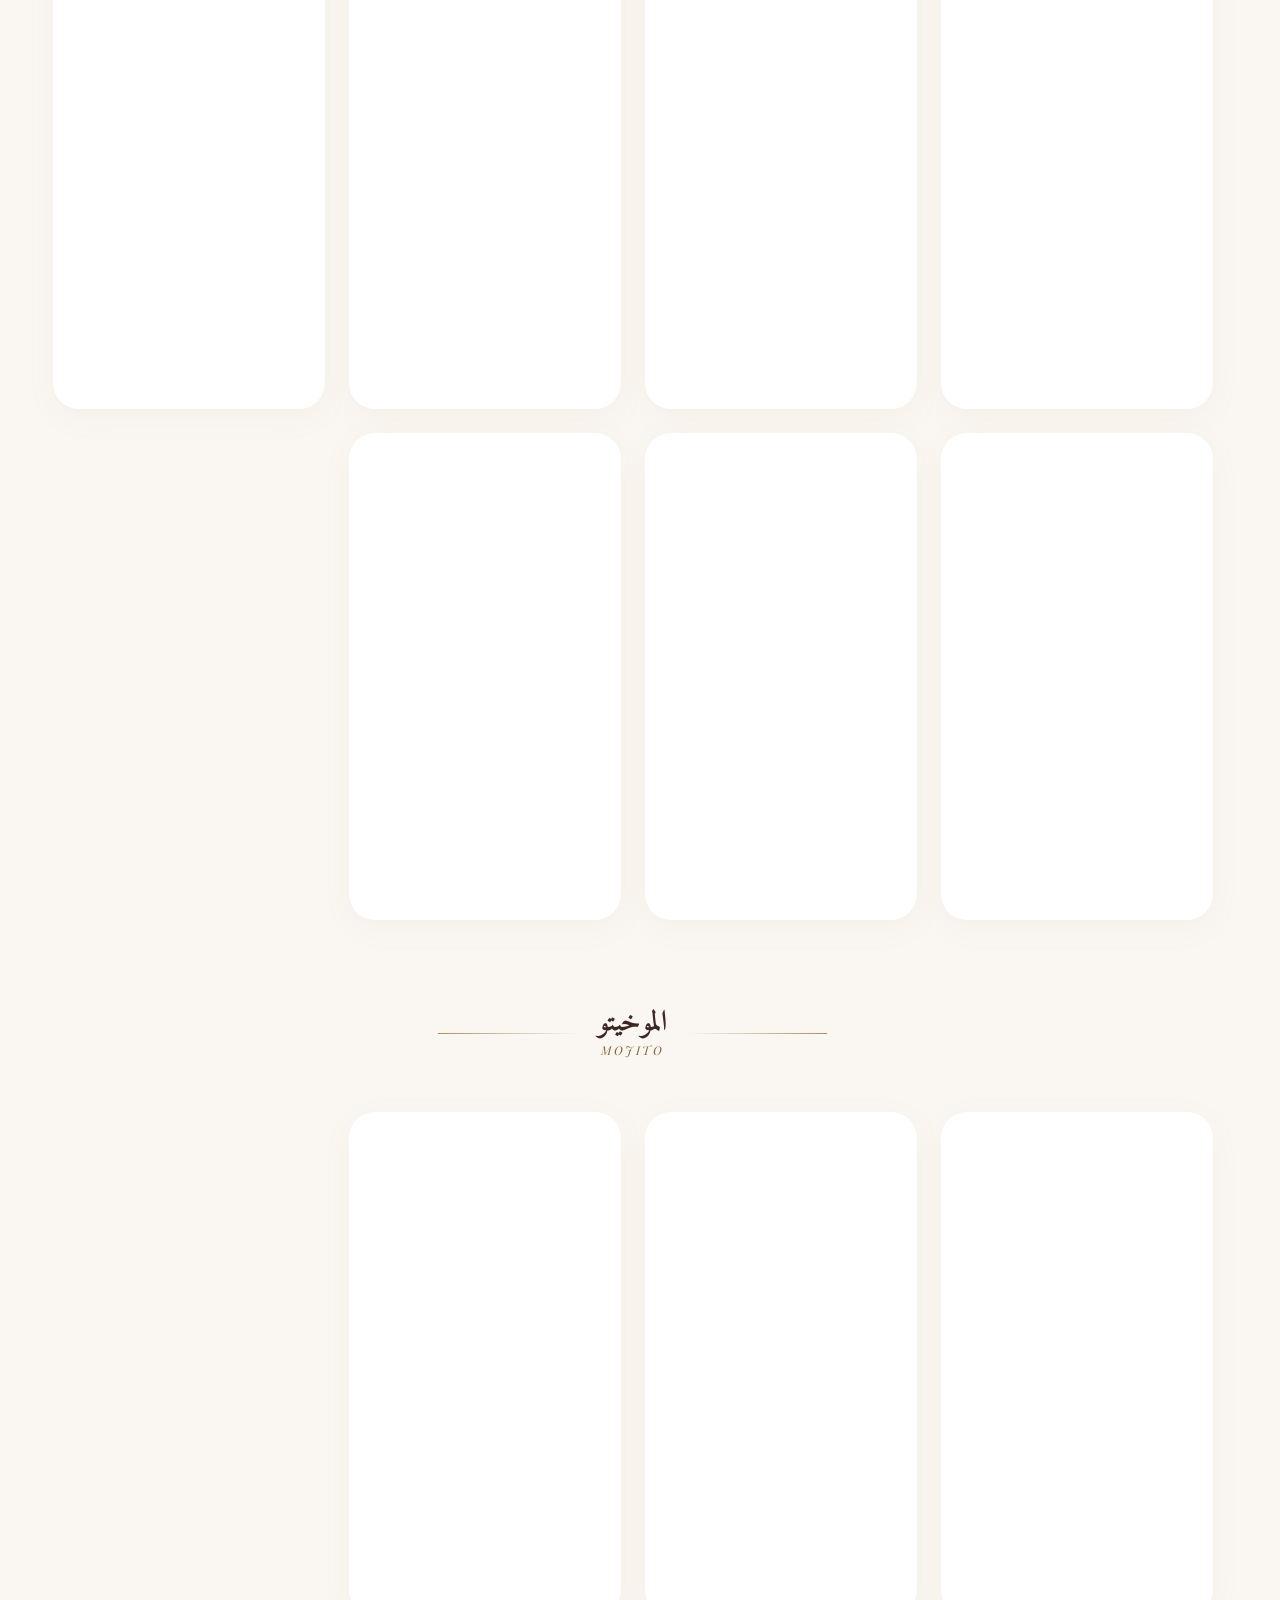
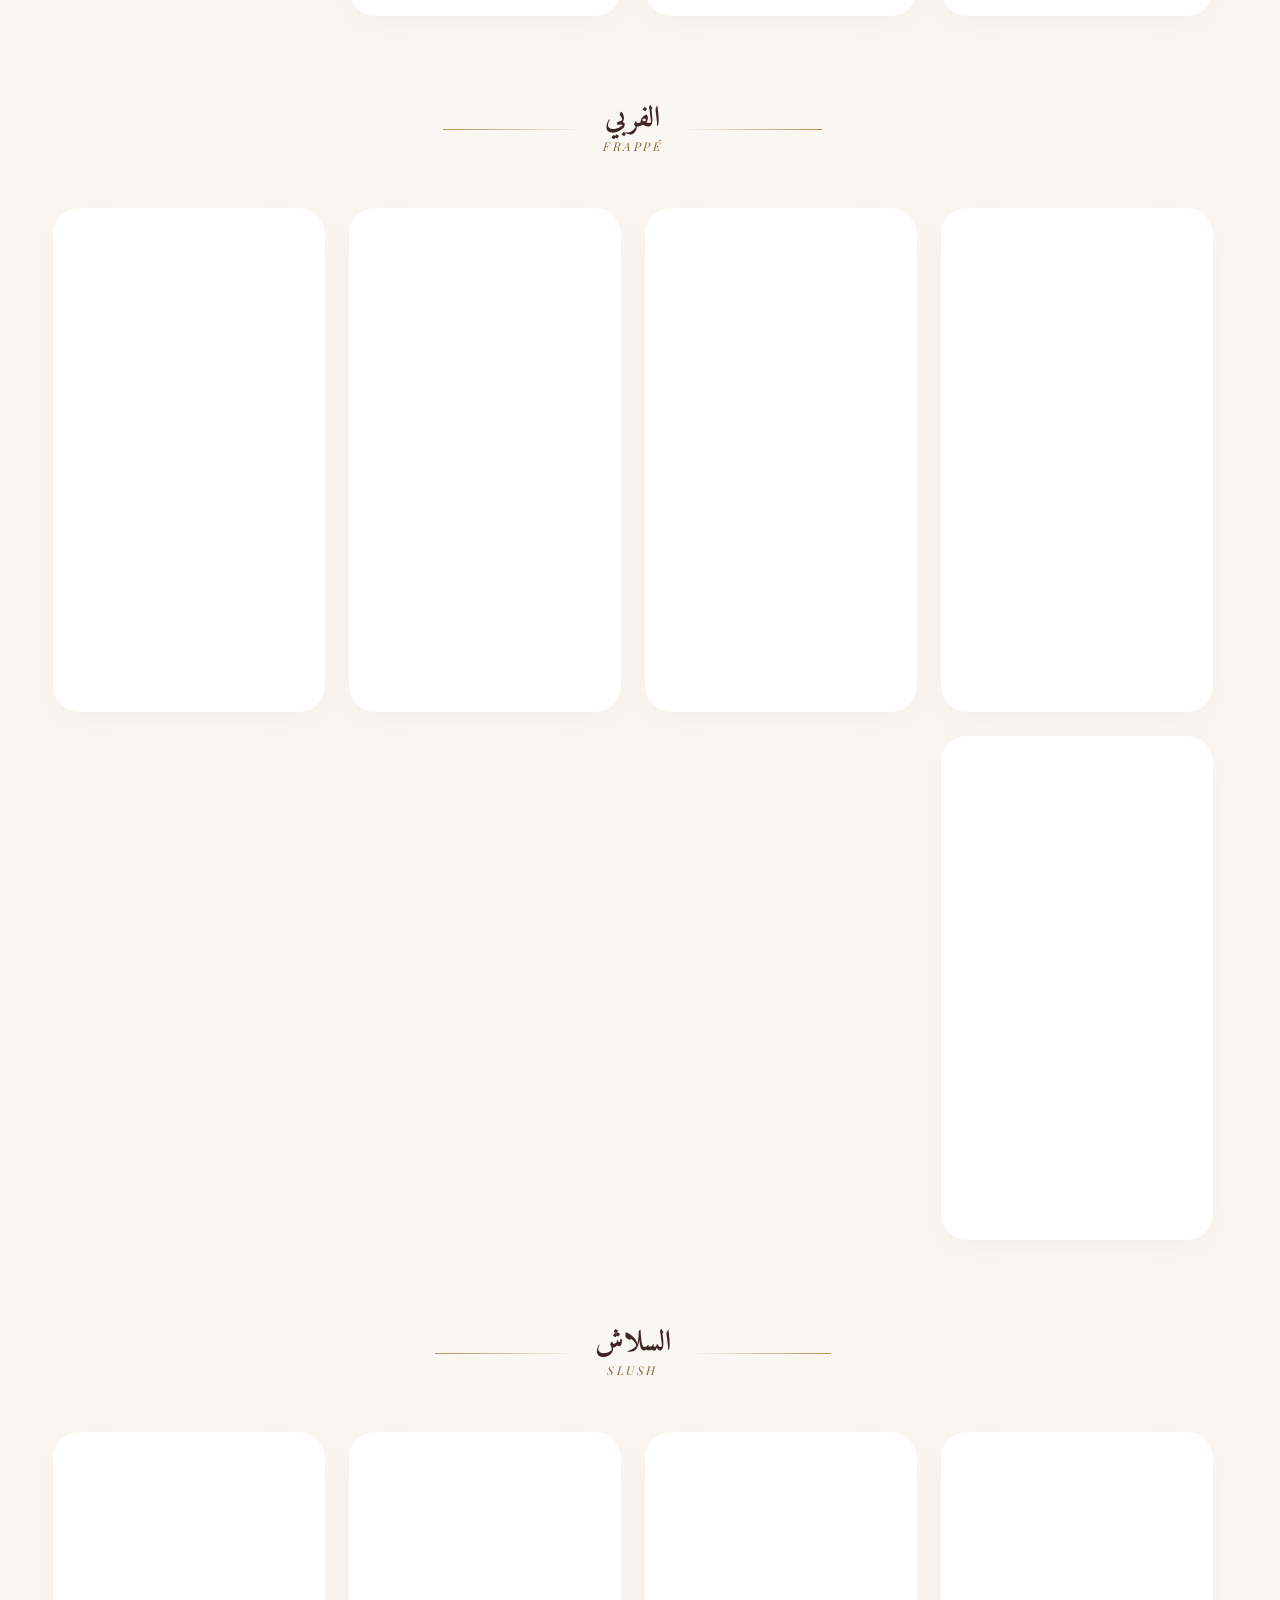
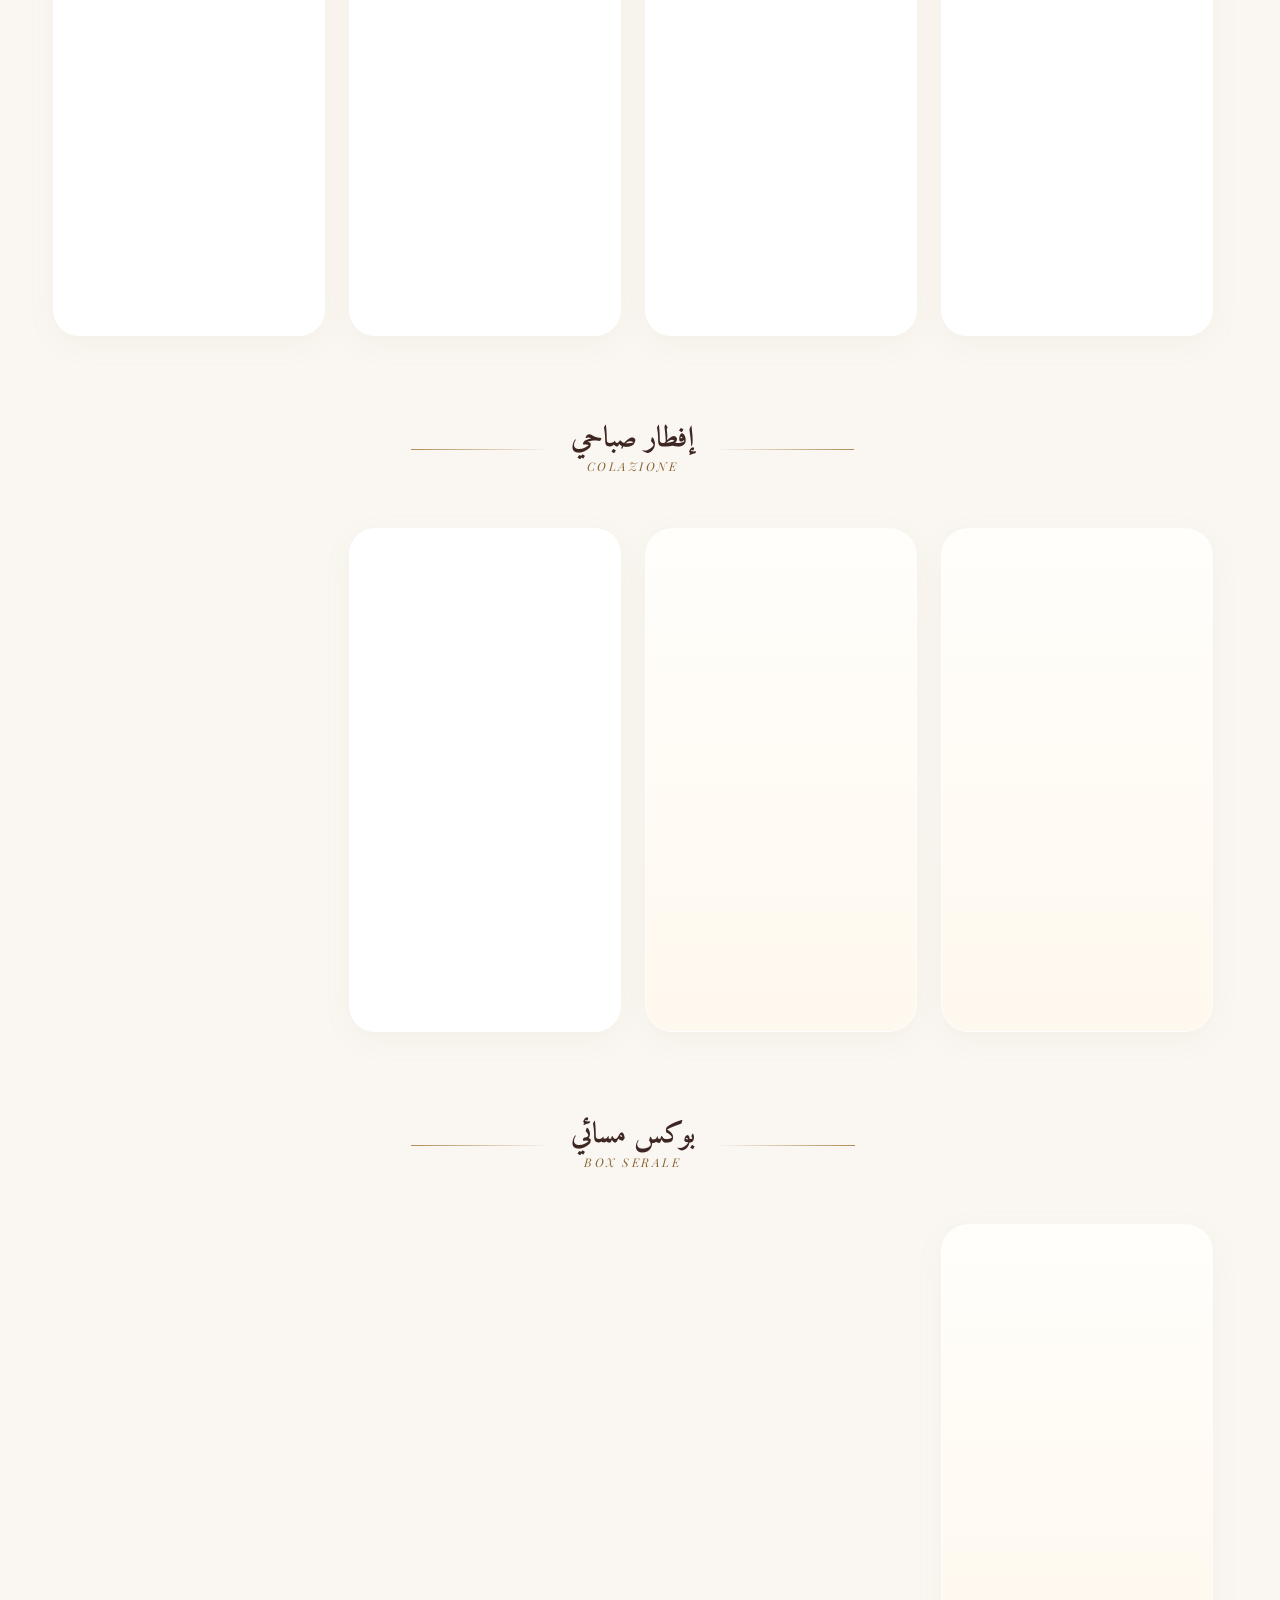
==== commit ecb16930: "Add customer cart, admin menu manager and DB sync - cart.css / cart.js: cart with qty steppers, vari" ====
--- a/index.html
+++ b/index.html
@@ -296,6 +296,10 @@
             .fab-wa{right:calc(22px + env(safe-area-inset-right,0px))}
         }
     </style>
+    <link rel="stylesheet" href="cart.css">
+    <script defer src="config.js"></script>
+    <script defer src="cart.js"></script>
+    <script defer src="menu-sync.js"></script>
 </head>
 <body>
 <canvas id="bg-canvas" aria-hidden="true"></canvas><div class="bg-t" aria-hidden="true"></div><div class="bg-g" aria-hidden="true"></div><div class="bg-grain" aria-hidden="true"></div>
--- a/cart.css
+++ b/cart.css
@@ -0,0 +1,261 @@
+/* ===========================================================================
+ *  cart.css — سلّة الزبون
+ *  يُضاف إلى صفحة المنيو بسطر واحد. لا يلمس أي بيانات أسعار أو صور.
+ * =========================================================================== */
+
+:root{
+  --kh-gold:#A07845;
+  --kh-gold-d:#8A6535;
+  --kh-gold-l:#C69C6D;
+  --kh-espresso:#3E2723;
+  --kh-bg:#FAF7F2;
+  --kh-bd:rgba(160,120,69,.16);
+}
+
+/* ---------------- زر «إضافة» على البطاقة ---------------- */
+.kh-add{
+  display:flex;align-items:center;justify-content:center;gap:7px;
+  width:100%;margin-top:12px;padding:11px 12px;
+  border:0;border-radius:14px;cursor:pointer;
+  font-family:'Cairo',sans-serif;font-size:.88rem;font-weight:800;
+  background:linear-gradient(135deg,var(--kh-gold),var(--kh-gold-l));
+  color:#fff;box-shadow:0 6px 16px rgba(160,120,69,.28);
+  transition:transform .16s, filter .16s, box-shadow .16s;
+}
+.kh-add:hover{filter:brightness(1.06);box-shadow:0 9px 22px rgba(160,120,69,.36)}
+.kh-add:active{transform:scale(.97)}
+.kh-add:focus-visible{outline:3px solid var(--kh-espresso);outline-offset:2px}
+.kh-add[data-has="0"]{display:none}
+.kh-add .kh-plus{font-size:1.05rem;line-height:1;margin-top:-2px}
+
+/* ---------------- زر السلة العائم ---------------- */
+.kh-fab{
+  position:fixed;bottom:calc(30px + env(safe-area-inset-bottom,0px));
+  left:30px;z-index:800;
+  width:60px;height:60px;border:0;border-radius:50%;
+  background:linear-gradient(135deg,var(--kh-espresso),#5B3A32);
+  color:#fff;cursor:pointer;
+  display:flex;align-items:center;justify-content:center;
+  box-shadow:0 6px 25px rgba(62,39,35,.45);
+  transform:scale(0);opacity:0;pointer-events:none;
+  transition:transform .32s cubic-bezier(.34,1.56,.64,1), opacity .25s;
+}
+.kh-fab.on{transform:scale(1);opacity:1;pointer-events:auto}
+.kh-fab:hover{filter:brightness(1.12)}
+.kh-fab svg{width:26px;height:26px;fill:#fff}
+.kh-fab .kh-count{
+  position:absolute;top:-4px;right:-4px;min-width:23px;height:23px;padding:0 5px;
+  border-radius:99px;background:var(--kh-gold);color:#fff;
+  font-family:'Cairo',sans-serif;font-size:.72rem;font-weight:800;
+  display:flex;align-items:center;justify-content:center;
+  box-shadow:0 3px 10px rgba(160,120,69,.5);
+}
+.kh-pulse{animation:khPulse .45s ease}
+@keyframes khPulse{0%{transform:scale(1)}40%{transform:scale(1.22)}100%{transform:scale(1)}}
+
+/* ---------------- الخلفية المشتركة ---------------- */
+.kh-ov{
+  position:fixed;inset:0;z-index:1000;
+  background:rgba(28,28,30,.55);
+  -webkit-backdrop-filter:blur(6px);backdrop-filter:blur(6px);
+  opacity:0;pointer-events:none;transition:opacity .3s;
+}
+.kh-ov.on{opacity:1;pointer-events:auto}
+
+/* ---------------- لوحة السلة ---------------- */
+.kh-cart{
+  position:fixed;z-index:1010;
+  top:0;bottom:0;right:0;width:min(430px,100%);
+  background:var(--kh-bg);display:flex;flex-direction:column;
+  transform:translateX(100%);visibility:hidden;
+  box-shadow:-14px 0 60px rgba(0,0,0,.28);
+  transition:transform .34s cubic-bezier(.4,0,.2,1), visibility 0s linear .34s;
+}
+.kh-cart.on{
+  transform:translateX(0);visibility:visible;
+  transition:transform .34s cubic-bezier(.4,0,.2,1), visibility 0s linear 0s;
+}
+.kh-hd{
+  display:flex;align-items:center;gap:12px;flex-shrink:0;
+  padding:18px 18px 14px;border-bottom:1px solid var(--kh-bd);background:#fff;
+}
+.kh-hd h2{
+  flex:1;margin:0;font-family:'Amiri',serif;font-size:1.35rem;
+  color:var(--kh-espresso);letter-spacing:.4px;
+}
+.kh-x{
+  width:38px;height:38px;border:0;border-radius:12px;cursor:pointer;
+  background:#F3EFE8;color:var(--kh-espresso);font-size:1.1rem;
+  display:flex;align-items:center;justify-content:center;transition:.16s;
+}
+.kh-x:hover{background:var(--kh-gold);color:#fff}
+
+.kh-body{flex:1;overflow-y:auto;padding:14px 16px;-webkit-overflow-scrolling:touch}
+.kh-empty{
+  text-align:center;padding:60px 16px;color:#8A8078;font-weight:600;font-size:.92rem;
+}
+.kh-empty .kh-emoji{display:block;font-size:2.4rem;margin-bottom:12px;opacity:.55}
+
+/* عنصر في السلة */
+.kh-line{
+  display:flex;gap:12px;align-items:center;
+  background:#fff;border:1px solid var(--kh-bd);border-radius:16px;
+  padding:11px 12px;margin-bottom:10px;
+  box-shadow:0 3px 12px rgba(160,120,69,.06);
+  animation:khIn .28s ease both;
+}
+@keyframes khIn{from{opacity:0;transform:translateY(-8px)}to{opacity:1;transform:none}}
+.kh-line img{width:52px;height:52px;border-radius:11px;object-fit:cover;flex-shrink:0;background:#EFE9DF}
+.kh-line .kh-li{flex:1;min-width:0}
+.kh-line .kh-nm{font-weight:800;font-size:.88rem;line-height:1.45;
+  white-space:nowrap;overflow:hidden;text-overflow:ellipsis}
+.kh-line .kh-vt{font-size:.72rem;color:var(--kh-gold-d);font-weight:700}
+.kh-line .kh-pr{font-size:.8rem;color:#7A7168;font-weight:700;margin-top:2px}
+.kh-rm{
+  border:0;background:none;color:#C0392B;cursor:pointer;
+  font-size:1.05rem;padding:4px;opacity:.55;transition:.16s;flex-shrink:0;
+}
+.kh-rm:hover{opacity:1;transform:scale(1.15)}
+
+/* عدّاد الكمية */
+.kh-qty{display:flex;align-items:center;gap:8px;flex-shrink:0}
+.kh-qty button{
+  width:31px;height:31px;border:1.5px solid var(--kh-bd);border-radius:10px;
+  background:#fff;color:var(--kh-espresso);cursor:pointer;
+  font-size:1.05rem;font-weight:800;line-height:1;display:flex;
+  align-items:center;justify-content:center;transition:.14s;
+}
+.kh-qty button:hover{background:var(--kh-gold);border-color:var(--kh-gold);color:#fff}
+.kh-qty button:disabled{opacity:.32;pointer-events:none}
+.kh-qty span{
+  min-width:24px;text-align:center;font-weight:800;font-size:.92rem;
+  font-variant-numeric:tabular-nums;
+}
+
+/* ---------------- ملخّص الطلب ---------------- */
+.kh-sum{
+  flex-shrink:0;background:#fff;border-top:1px solid var(--kh-bd);
+  padding:14px 16px calc(14px + env(safe-area-inset-bottom,0px));
+}
+.kh-row{display:flex;justify-content:space-between;align-items:baseline;
+  font-size:.86rem;color:#6E6660;margin-bottom:7px}
+.kh-row b{color:var(--kh-espresso);font-weight:800}
+.kh-total{
+  display:flex;justify-content:space-between;align-items:baseline;
+  padding-top:11px;margin-top:4px;border-top:1px dashed var(--kh-bd);
+  font-size:1.02rem;font-weight:800;color:var(--kh-espresso);
+}
+.kh-total .kh-amt{font-size:1.3rem;color:var(--kh-gold-d);font-variant-numeric:tabular-nums}
+
+/* ---------------- نموذج إتمام الطلب ---------------- */
+.kh-form{display:none;margin-top:13px}
+.kh-form.on{display:block;animation:khIn .28s ease both}
+.kh-f label{display:block;font-size:.78rem;font-weight:700;color:#6E6660;margin:9px 0 5px}
+.kh-f label .req{color:#C0392B}
+.kh-f input,.kh-f textarea,.kh-f select{
+  width:100%;padding:11px 13px;border:1.5px solid var(--kh-bd);border-radius:13px;
+  background:#FDFCFA;font-family:'Cairo',sans-serif;font-size:.92rem;color:var(--kh-espresso);
+  transition:border-color .16s, box-shadow .16s;
+}
+.kh-f input:focus,.kh-f textarea:focus,.kh-f select:focus{
+  outline:none;border-color:var(--kh-gold);box-shadow:0 0 0 4px rgba(160,120,69,.14);
+}
+.kh-f input::placeholder,.kh-f textarea::placeholder{color:#B7AFA6}
+.kh-f textarea{resize:vertical;min-height:64px}
+.kh-f .kh-two{display:grid;grid-template-columns:1fr 1fr;gap:9px}
+
+/* اختيار طريقة الدفع */
+.kh-pay{display:grid;grid-template-columns:repeat(3,1fr);gap:7px}
+.kh-pay label{
+  margin:0;text-align:center;cursor:pointer;
+  border:1.5px solid var(--kh-bd);border-radius:12px;background:#FDFCFA;
+  padding:9px 4px;font-size:.78rem;font-weight:700;color:#6E6660;
+  transition:.16s;display:flex;flex-direction:column;align-items:center;gap:3px;
+}
+.kh-pay label .kh-pe{font-size:1.05rem}
+.kh-pay input{position:absolute;opacity:0;pointer-events:none}
+.kh-pay input:checked + span{}
+.kh-pay label:has(input:checked),
+.kh-pay label.sel{
+  border-color:var(--kh-gold);background:#FFF9F1;color:var(--kh-gold-d);
+  box-shadow:0 0 0 3px rgba(160,120,69,.12);
+}
+.kh-pay input:focus-visible + .kh-pe{outline:2px solid var(--kh-espresso);outline-offset:3px;border-radius:4px}
+
+/* مؤشر الإرسال */
+.kh-spin{
+  width:17px;height:17px;border:2.5px solid rgba(255,255,255,.4);
+  border-top-color:#fff;border-radius:50%;
+  animation:khSpin .7s linear infinite;display:inline-block;
+}
+@keyframes khSpin{to{transform:rotate(360deg)}}
+
+.kh-msg{font-size:.78rem;font-weight:700;margin-top:9px;line-height:1.6;display:none}
+.kh-msg.on{display:block}
+.kh-msg.err{background:#FDEDEC;color:#C0392B;border:1px solid rgba(192,57,43,.2);padding:9px 11px;border-radius:11px}
+.kh-msg.ok{background:#EAF7F0;color:#1E9E5A;border:1px solid rgba(30,158,90,.2);padding:9px 11px;border-radius:11px}
+
+.kh-go{
+  width:100%;margin-top:12px;padding:15px 18px;border:0;border-radius:16px;cursor:pointer;
+  background:linear-gradient(135deg,var(--kh-gold),var(--kh-gold-l));
+  color:#fff;font-family:'Cairo',sans-serif;font-size:1rem;font-weight:800;
+  box-shadow:0 9px 24px rgba(160,120,69,.34);
+  display:flex;align-items:center;justify-content:center;gap:9px;
+  transition:transform .16s, filter .16s;
+}
+.kh-go:hover{filter:brightness(1.06)}
+.kh-go:active{transform:scale(.98)}
+.kh-go:disabled{opacity:.6;pointer-events:none}
+.kh-alt{
+  display:block;width:100%;margin-top:9px;padding:12px;border:1.5px solid var(--kh-bd);
+  border-radius:15px;background:#fff;color:#6E6660;cursor:pointer;
+  font-family:'Cairo',sans-serif;font-size:.85rem;font-weight:700;transition:.16s;
+}
+.kh-alt:hover{border-color:var(--kh-gold);color:var(--kh-gold-d)}
+
+/* ---------------- نافذة اختيار الخيار/الحجم ---------------- */
+.kh-pick{
+  position:fixed;z-index:1020;left:50%;top:50%;
+  transform:translate(-50%,-50%) scale(.94);
+  width:min(400px,calc(100% - 32px));max-height:82vh;overflow-y:auto;
+  background:var(--kh-bg);border-radius:24px;padding:20px 18px;
+  box-shadow:0 24px 70px rgba(0,0,0,.35);
+  opacity:0;visibility:hidden;pointer-events:none;
+  transition:opacity .22s, transform .22s, visibility 0s linear .22s;
+}
+.kh-pick.on{
+  opacity:1;visibility:visible;pointer-events:auto;
+  transform:translate(-50%,-50%) scale(1);
+  transition:opacity .22s, transform .22s, visibility 0s linear 0s;
+}
+.kh-pick h3{
+  margin:0 0 3px;font-family:'Amiri',serif;font-size:1.28rem;color:var(--kh-espresso);
+}
+.kh-pick .kh-psub{font-size:.78rem;color:#8A8078;margin-bottom:14px}
+.kh-opt{
+  display:flex;align-items:center;justify-content:space-between;gap:10px;
+  width:100%;padding:14px 15px;margin-bottom:9px;cursor:pointer;text-align:start;
+  background:#fff;border:1.5px solid var(--kh-bd);border-radius:15px;
+  font-family:'Cairo',sans-serif;transition:.16s;
+}
+.kh-opt:hover{border-color:var(--kh-gold);background:#FFFDF9;transform:translateY(-1px)}
+.kh-opt .kh-on{font-weight:800;font-size:.94rem;color:var(--kh-espresso)}
+.kh-opt .kh-op{font-weight:800;font-size:.95rem;color:var(--kh-gold-d);white-space:nowrap}
+
+/* ---------------- شريط الإشعار ---------------- */
+.kh-toast{
+  position:fixed;bottom:calc(104px + env(safe-area-inset-bottom,0px));left:50%;
+  transform:translateX(-50%) translateY(14px);
+  background:var(--kh-espresso);color:#fff;padding:12px 22px;border-radius:99px;
+  font-size:.84rem;font-weight:700;z-index:1100;
+  opacity:0;pointer-events:none;transition:.28s;
+  box-shadow:0 10px 30px rgba(0,0,0,.3);max-width:90vw;text-align:center;
+}
+.kh-toast.on{opacity:1;transform:translateX(-50%) translateY(0)}
+
+@media (max-width:520px){
+  .kh-fab{left:18px;bottom:calc(22px + env(safe-area-inset-bottom,0px));width:56px;height:56px}
+  .kh-cart{width:100%;border-radius:22px 22px 0 0;top:auto;height:92vh;transform:translateY(100%)}
+  .kh-cart.on{transform:translateY(0)}
+  .kh-f .kh-two{grid-template-columns:1fr}
+}
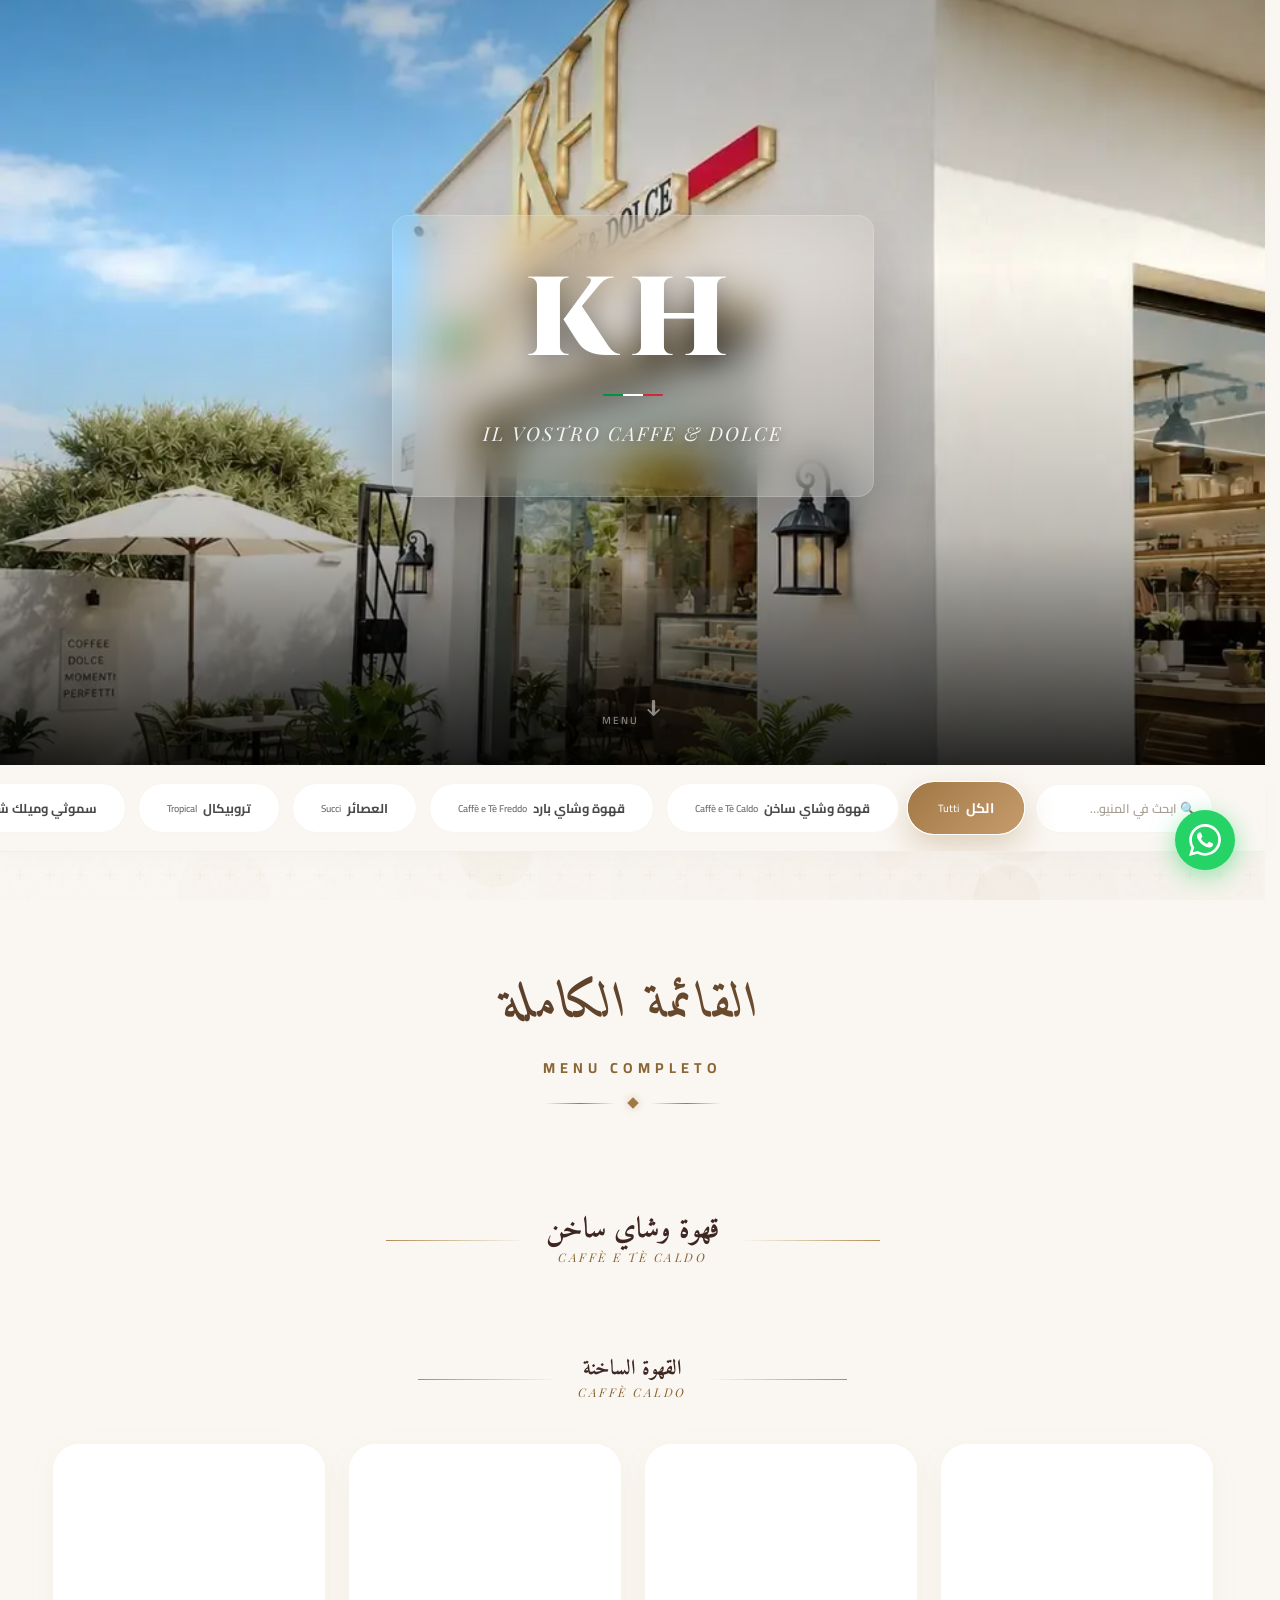
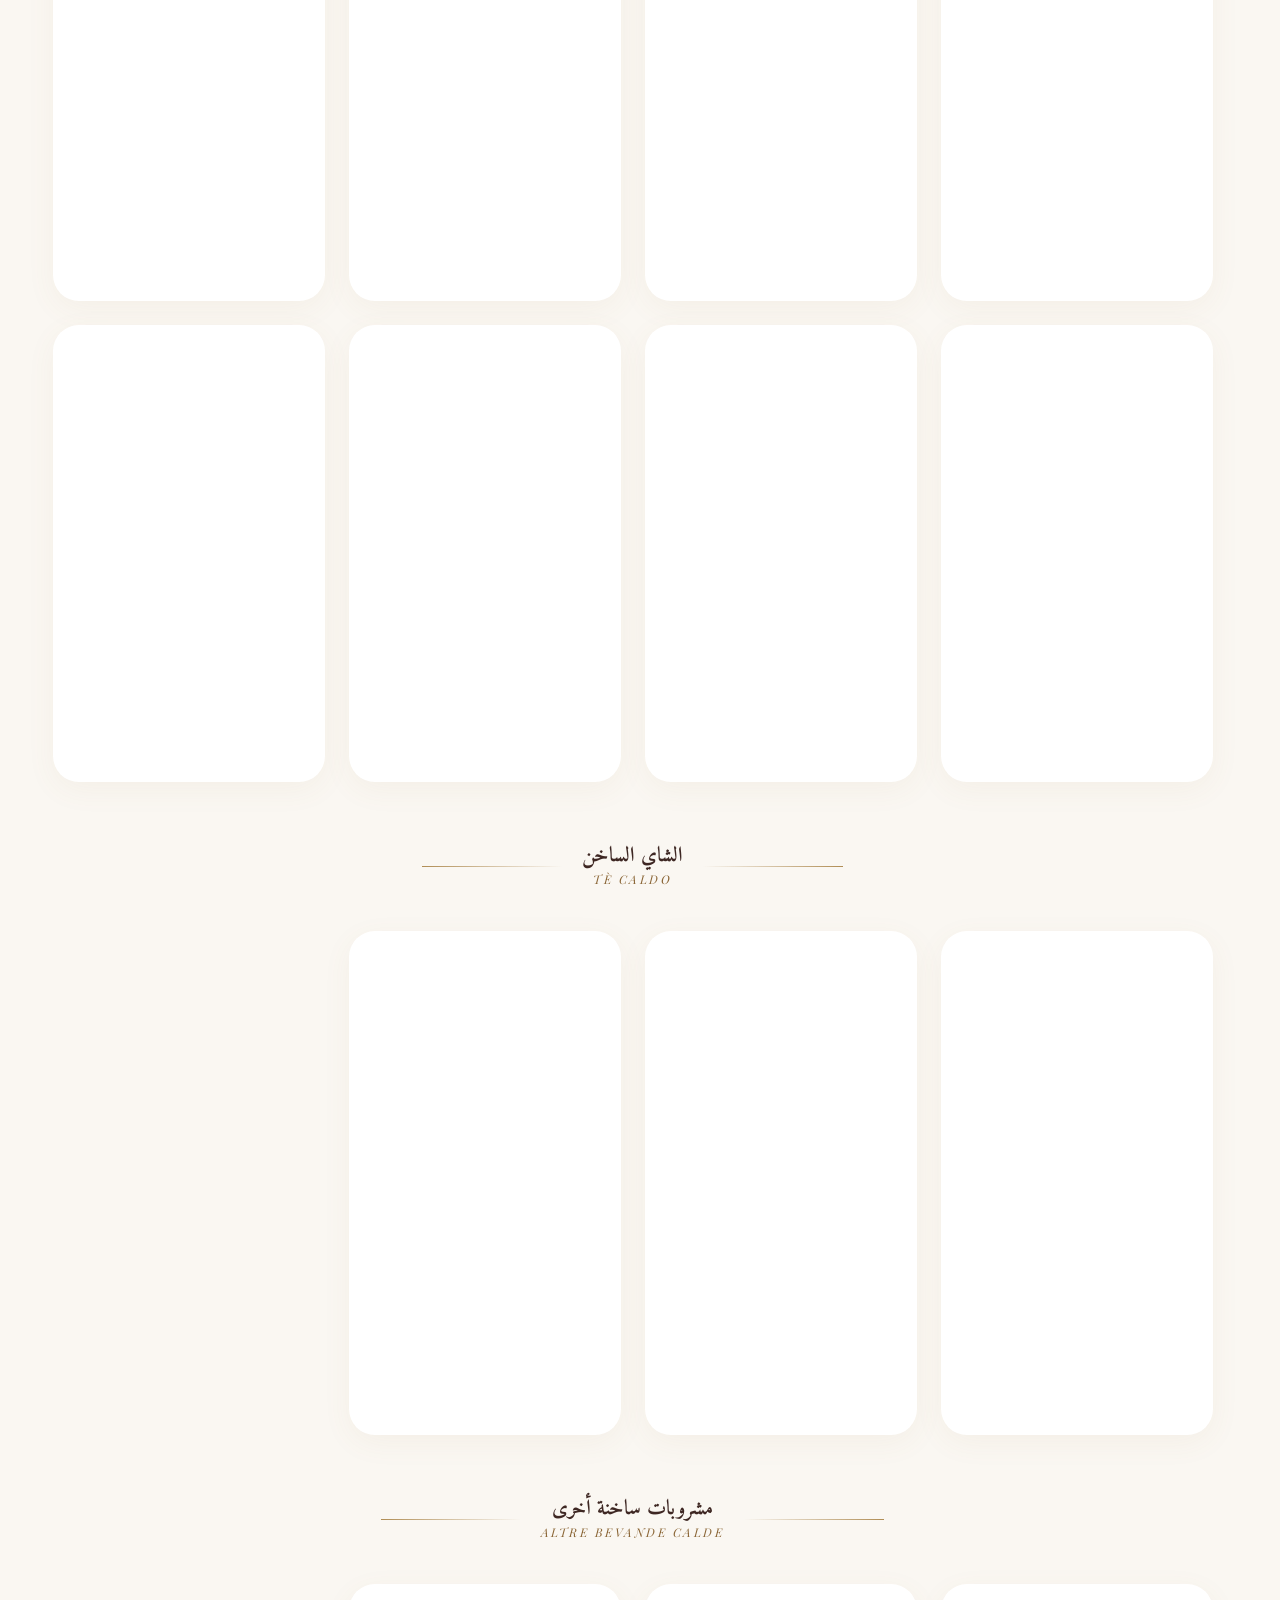
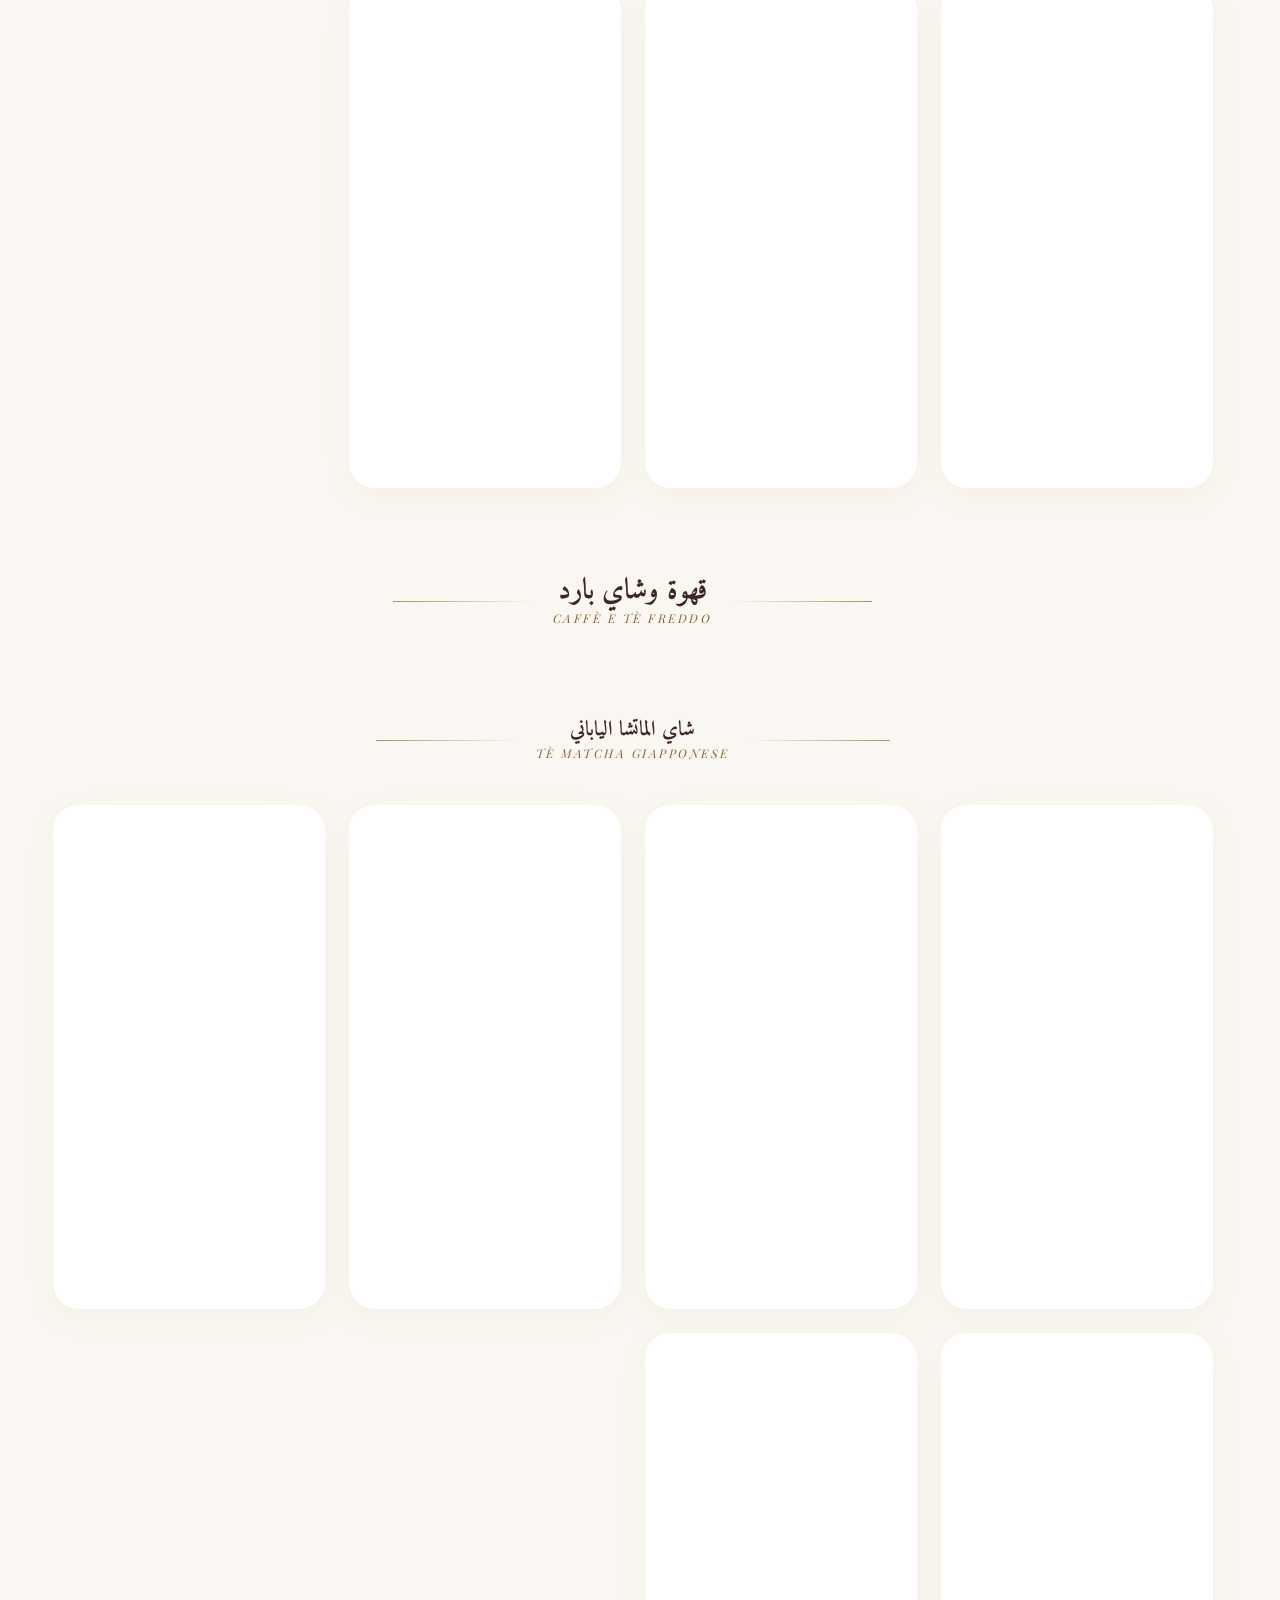
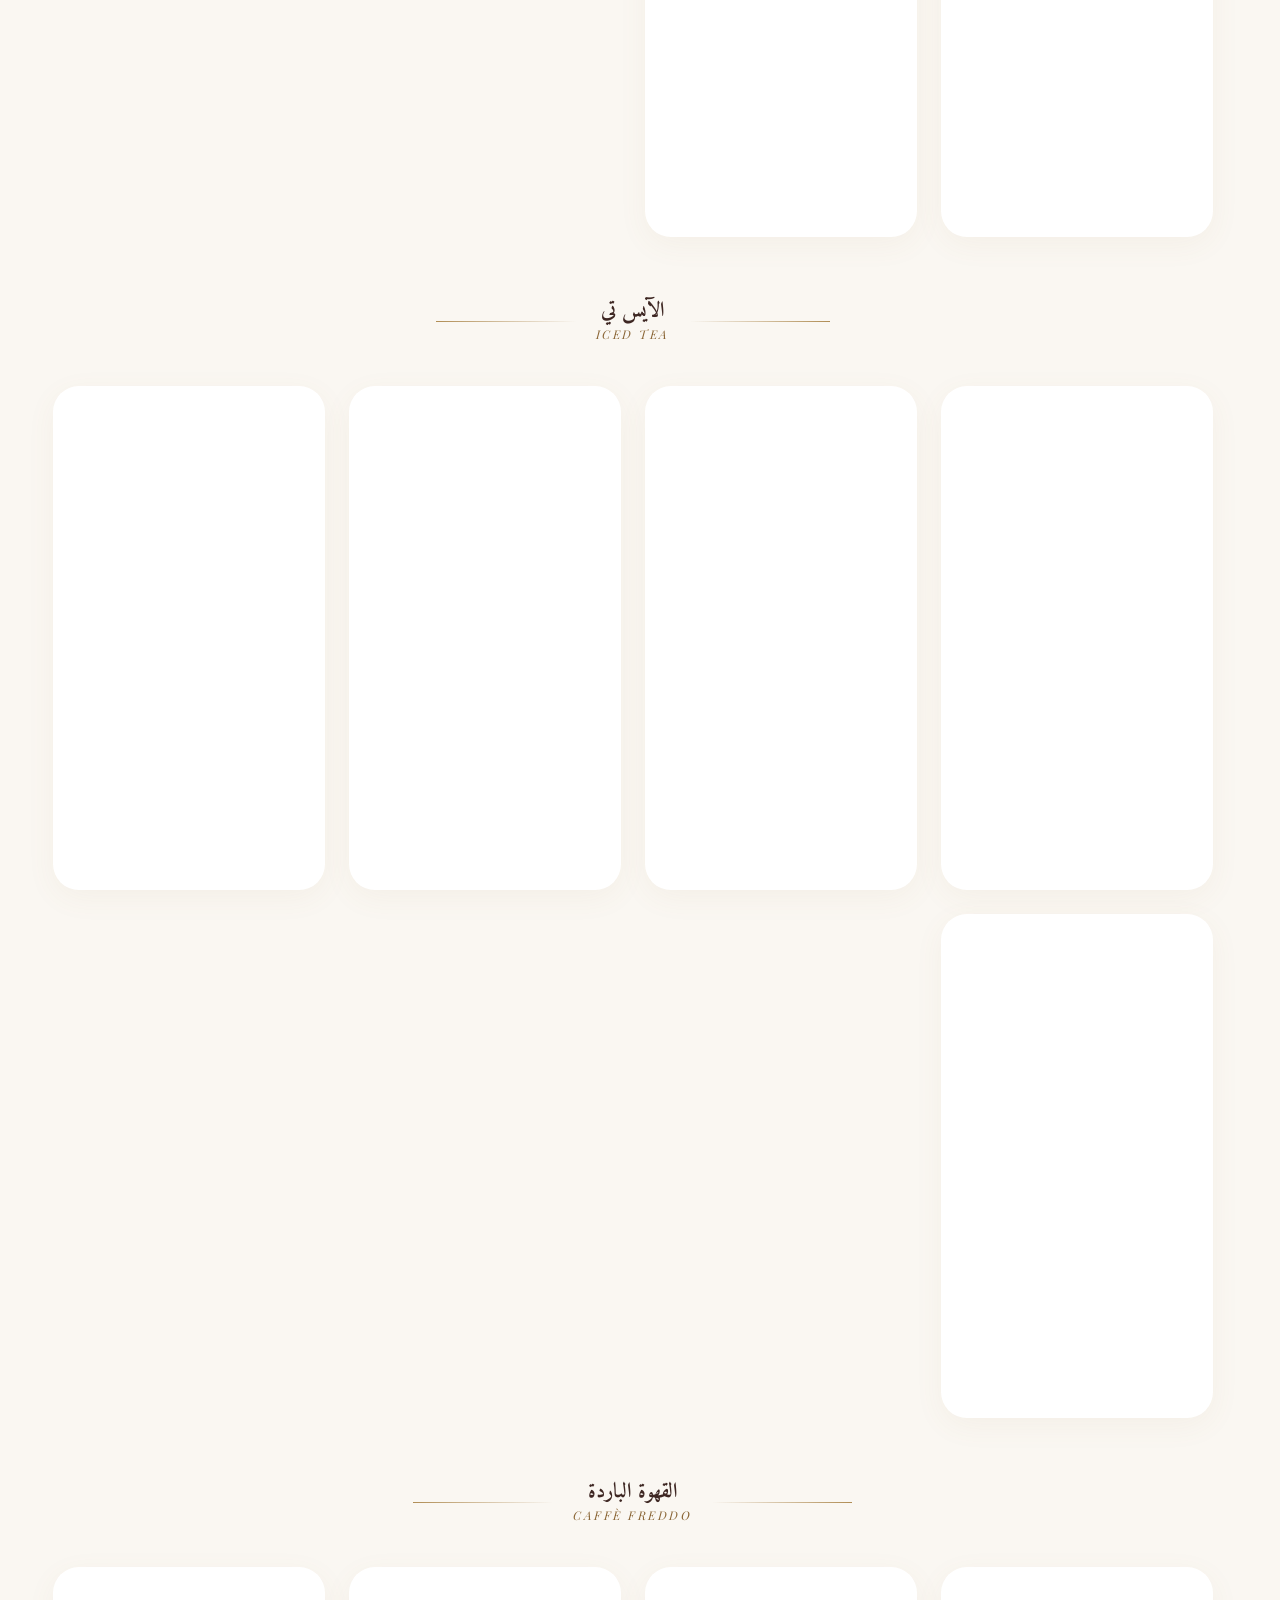
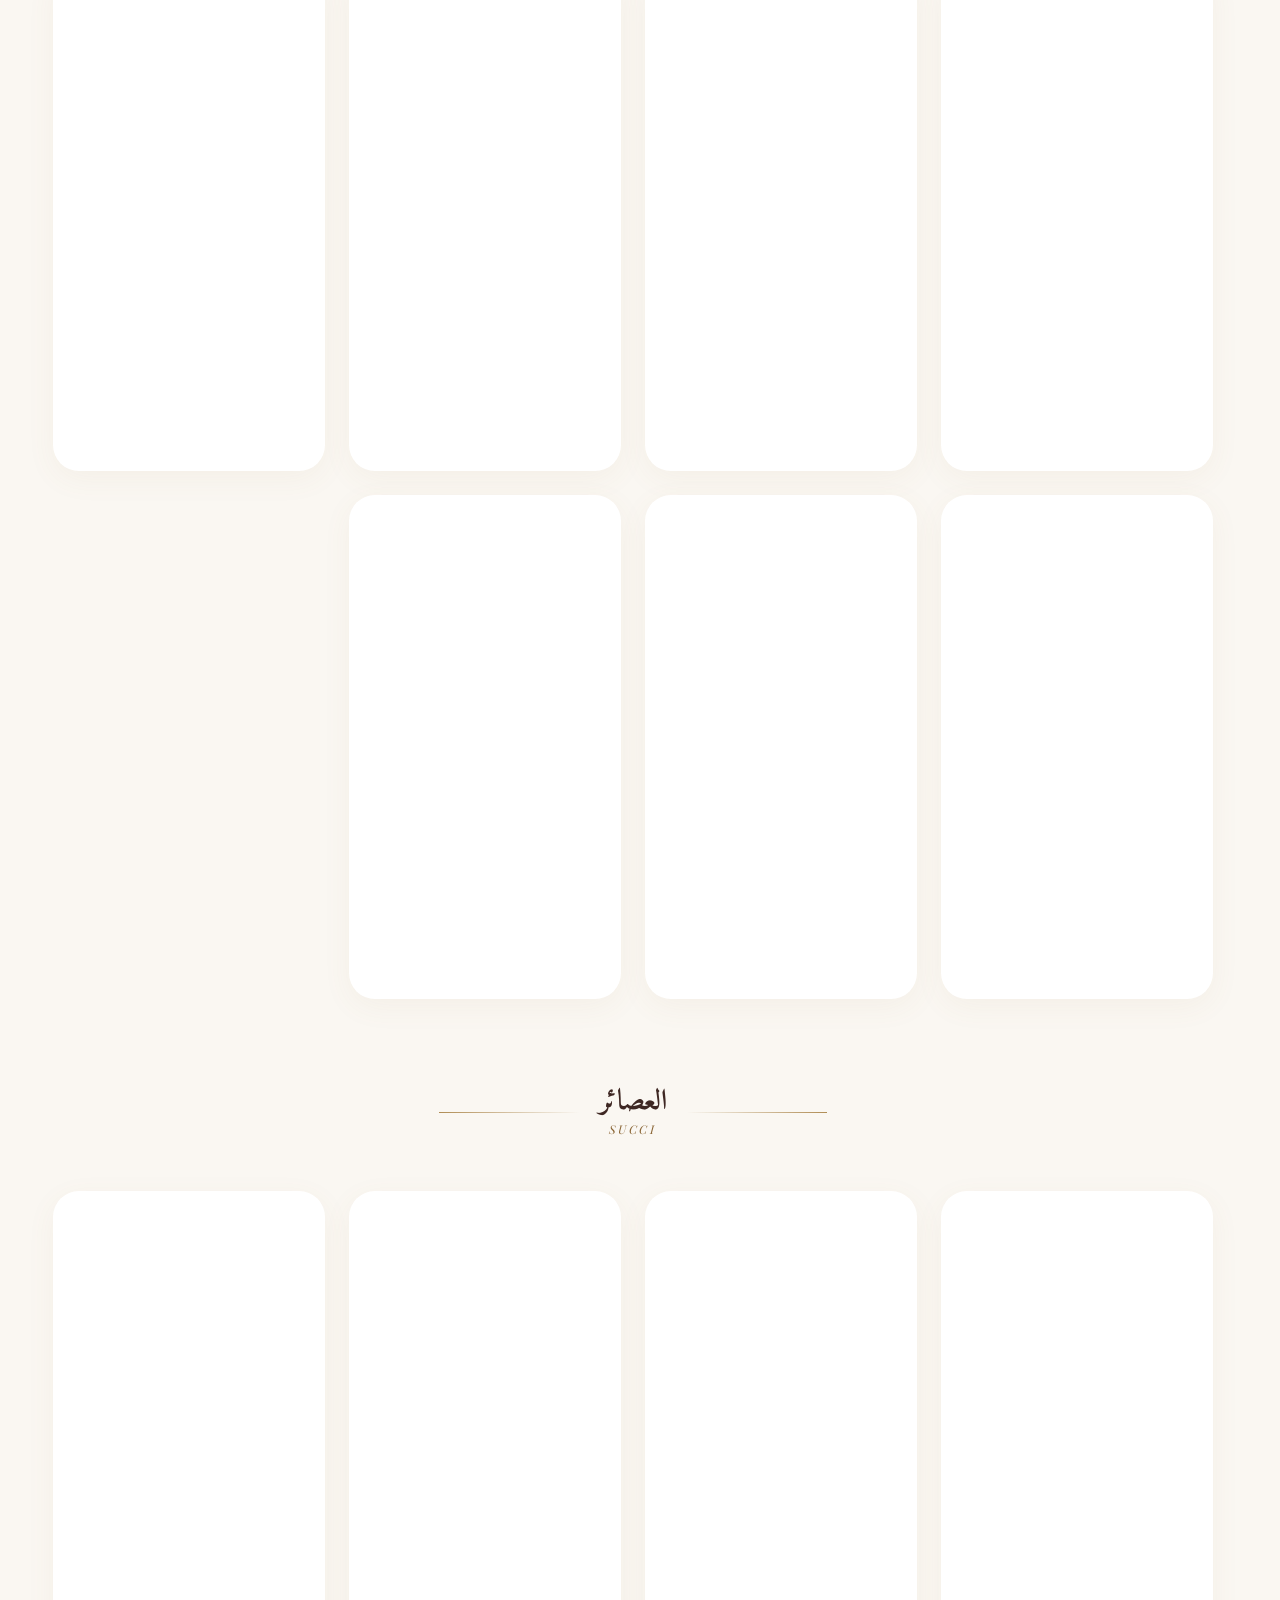
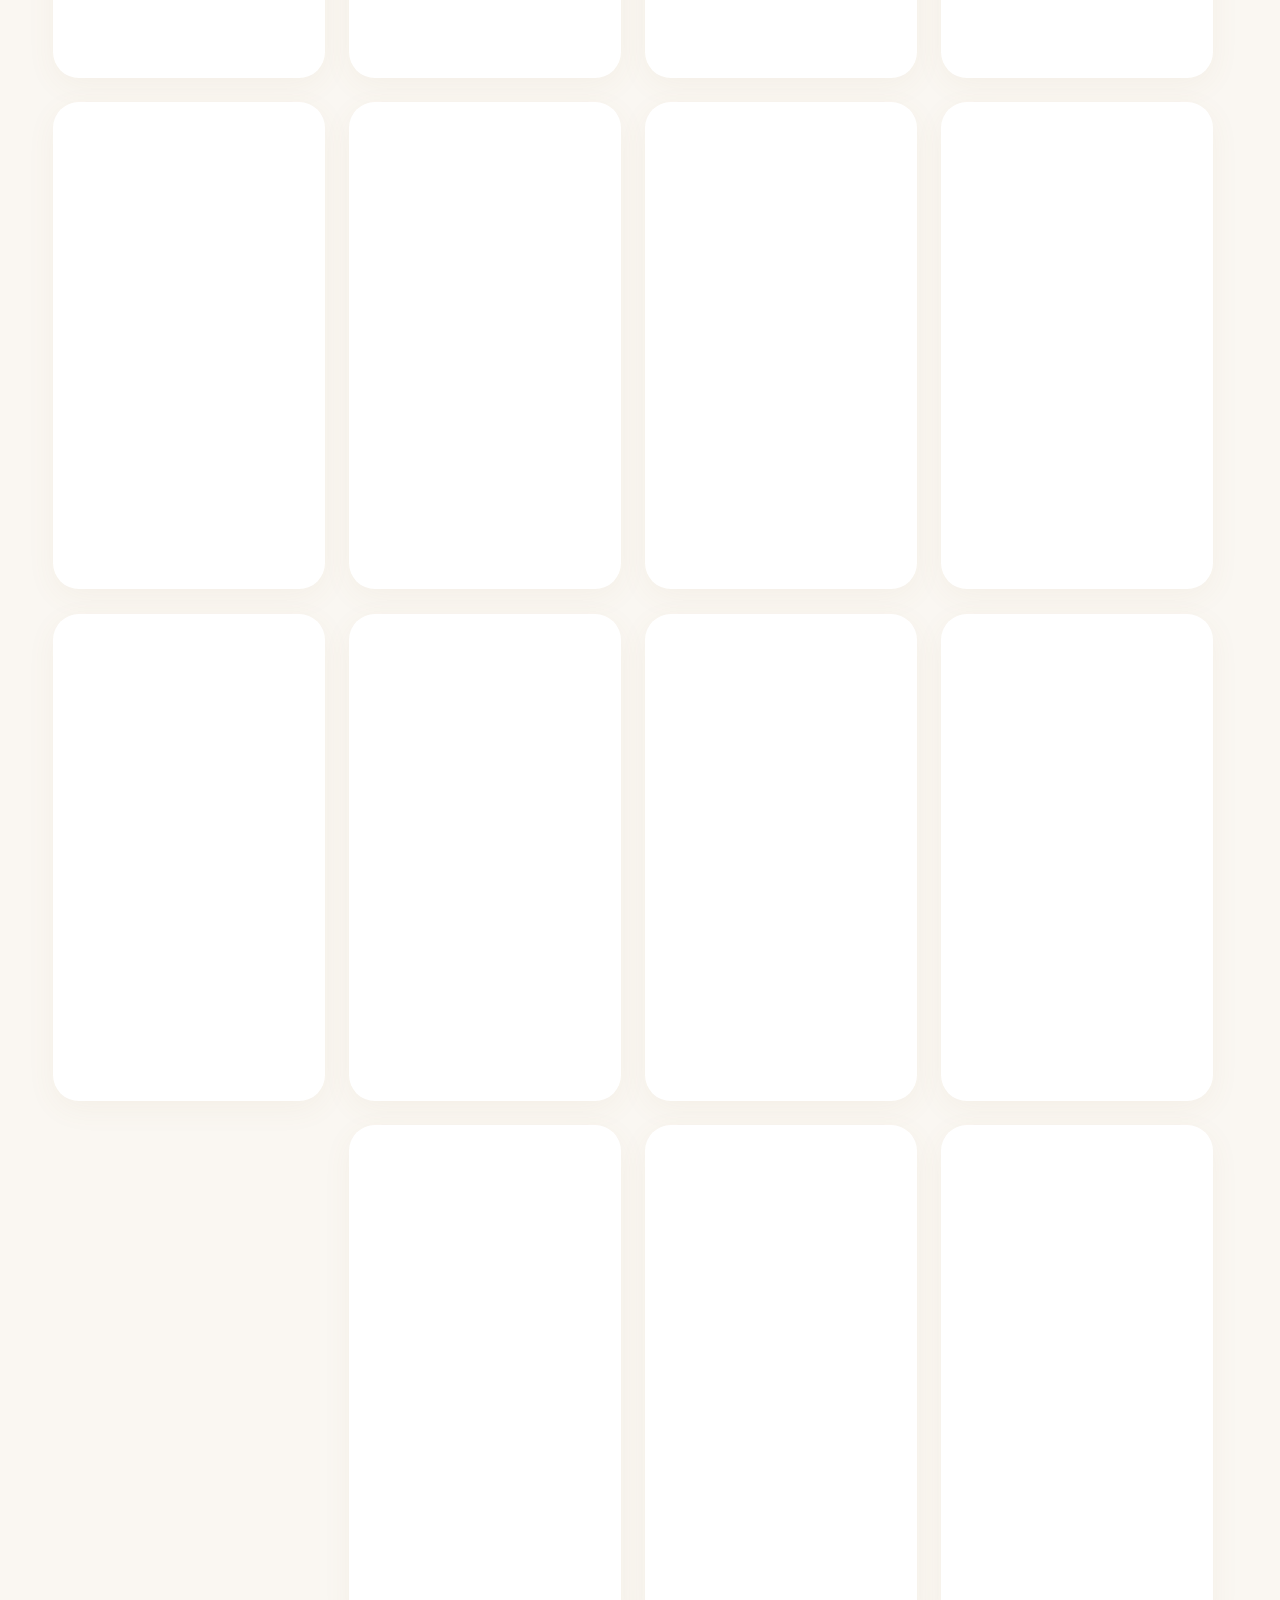
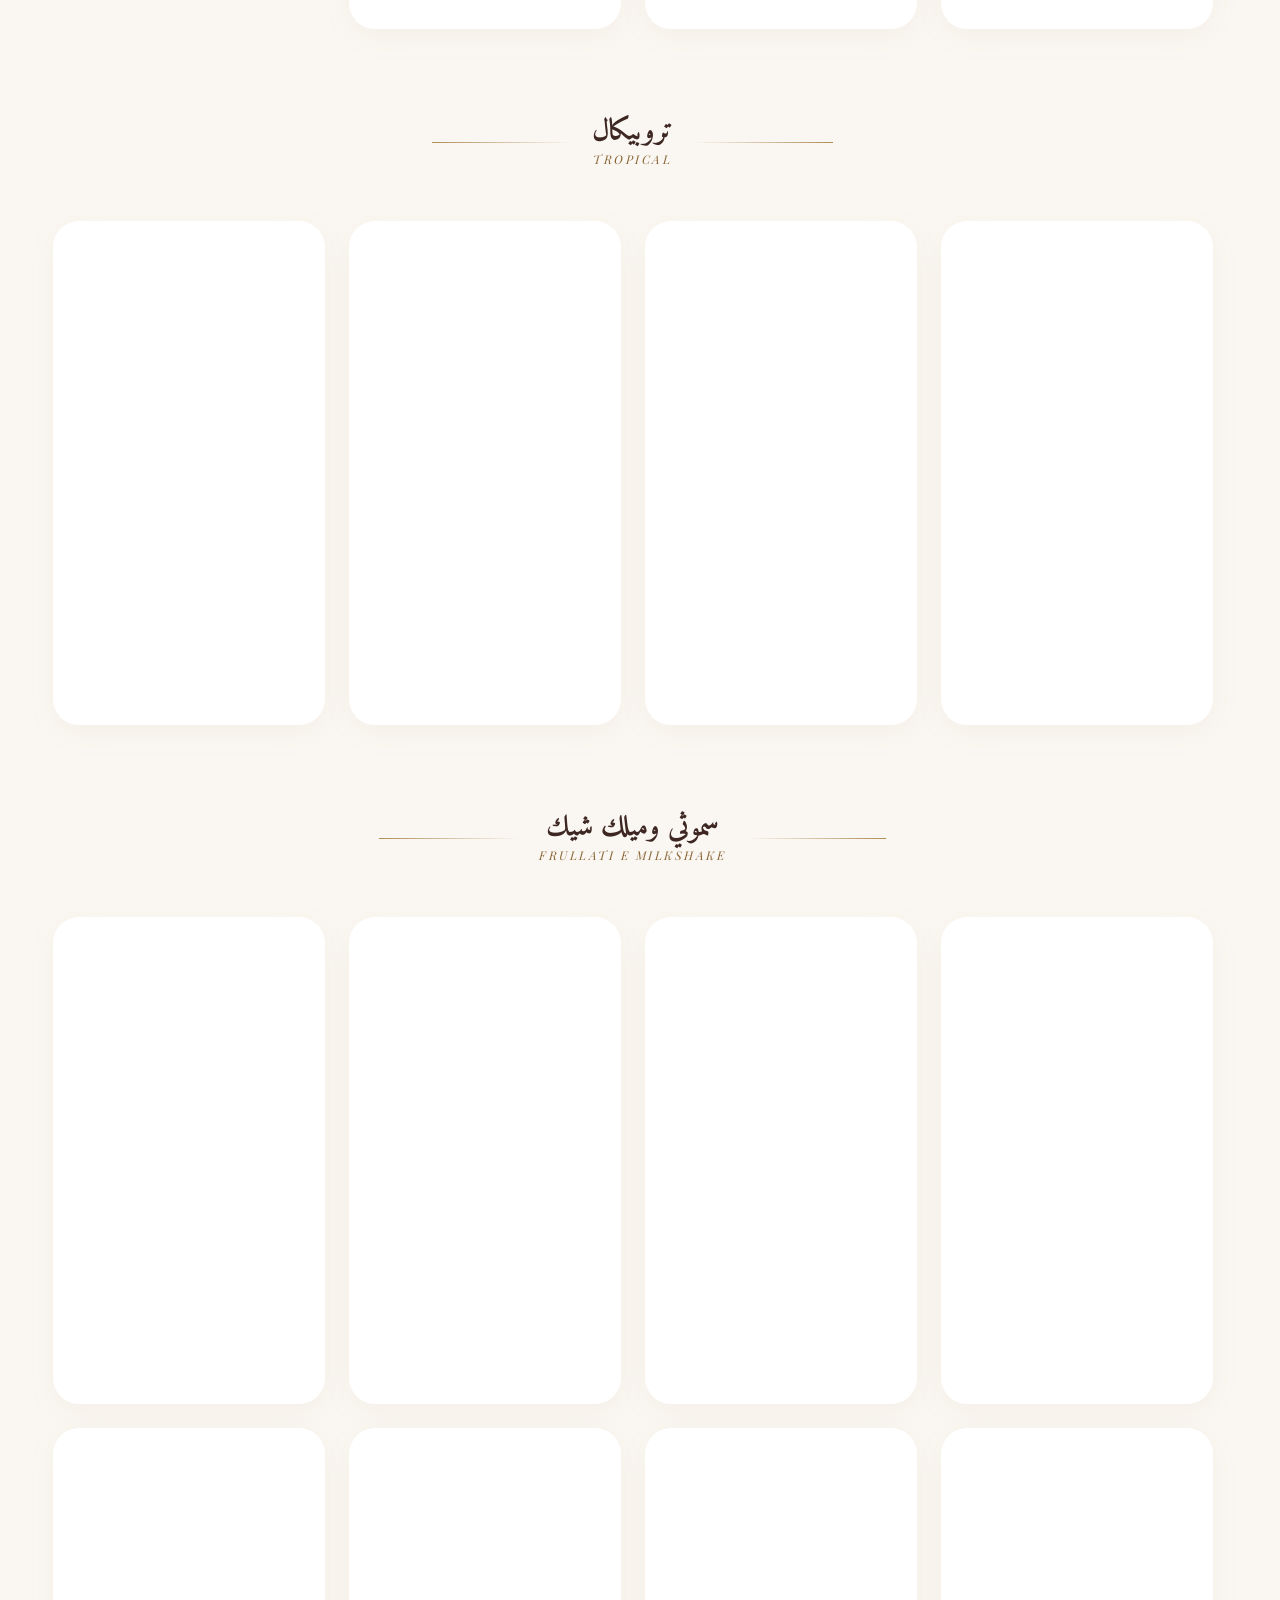
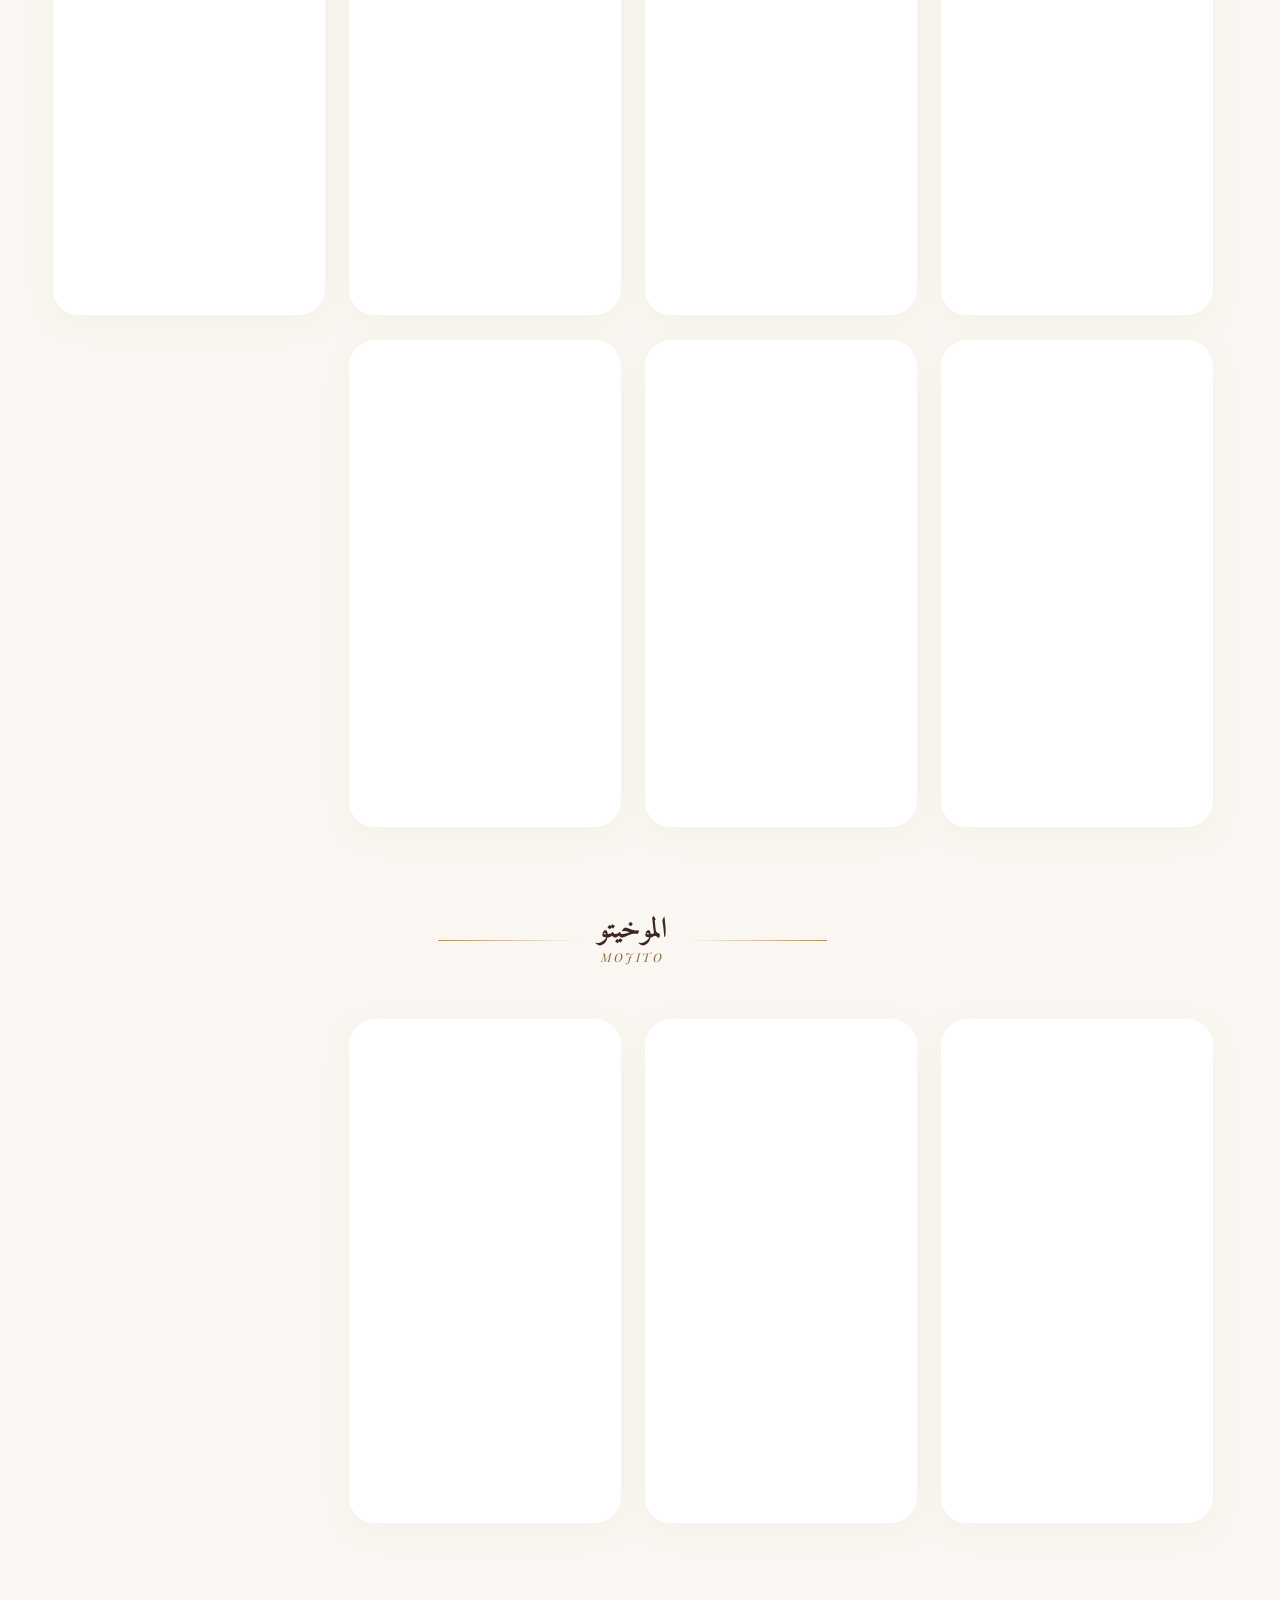
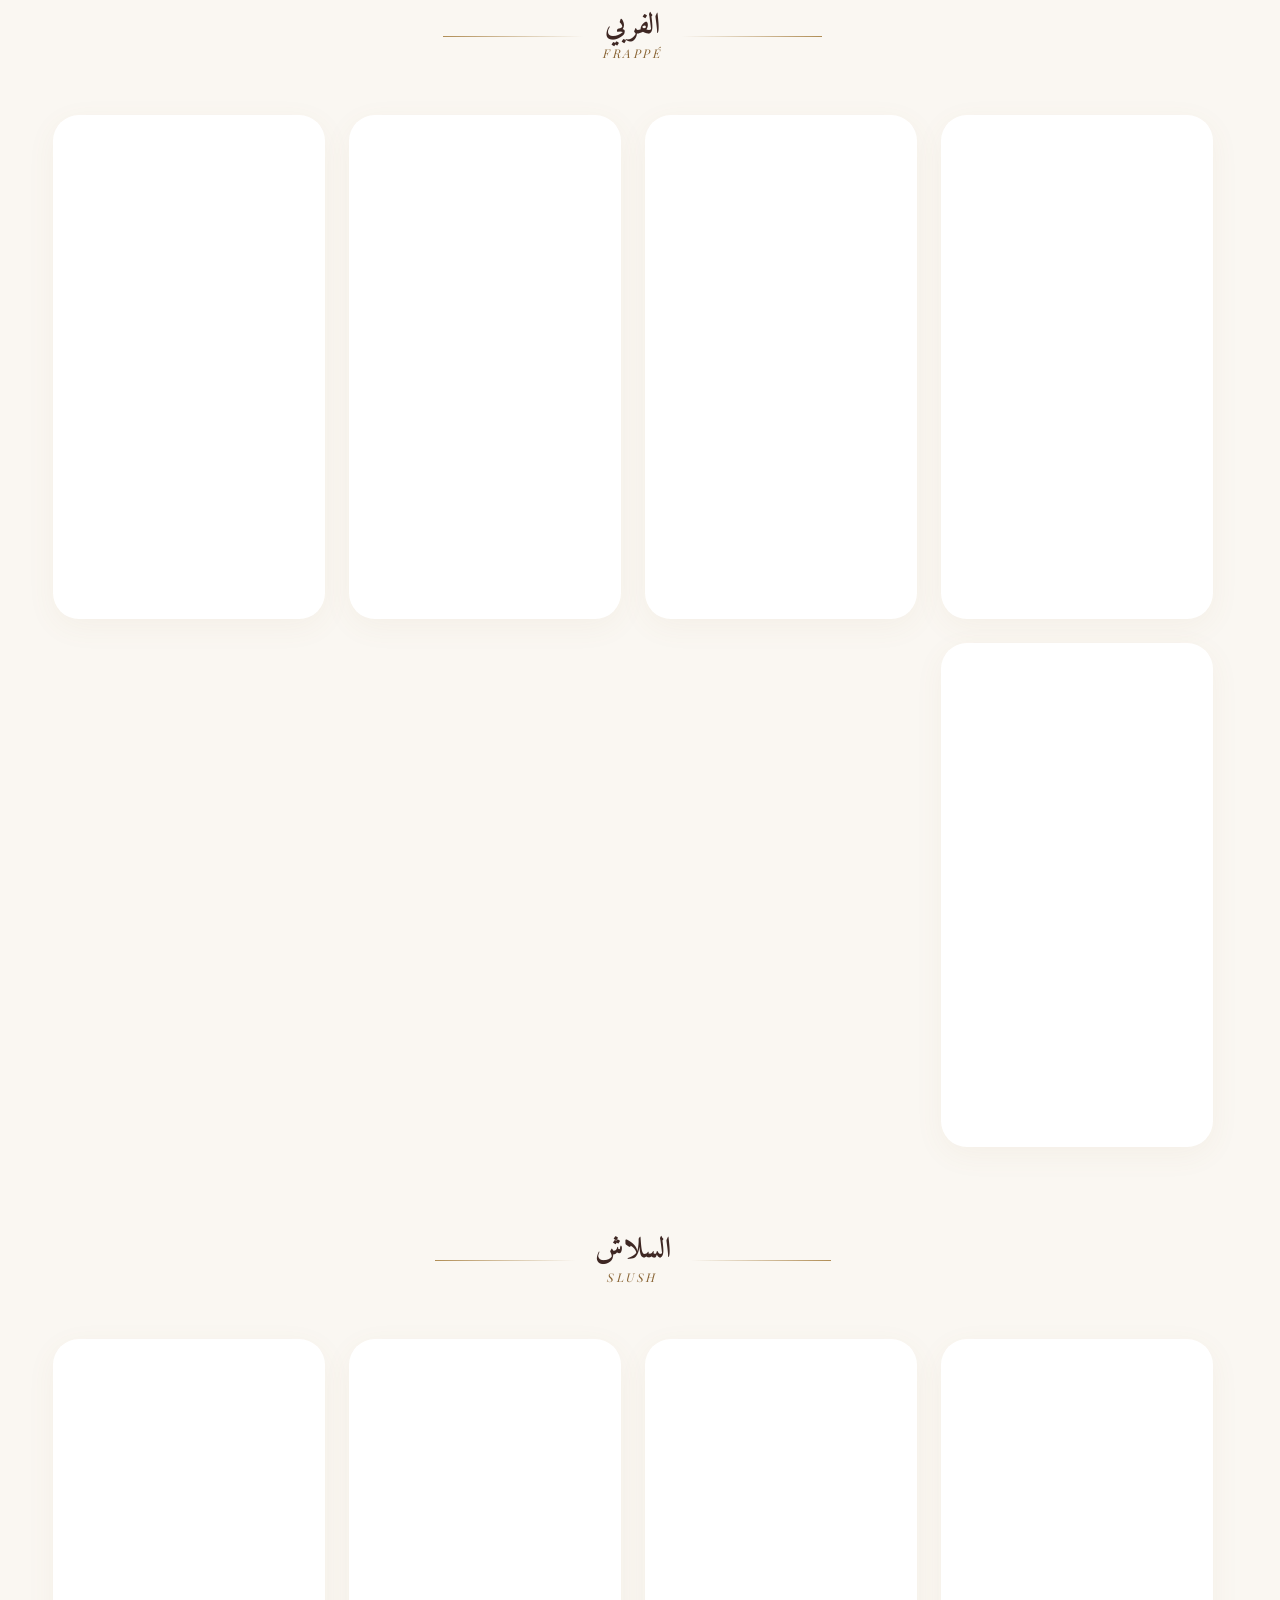
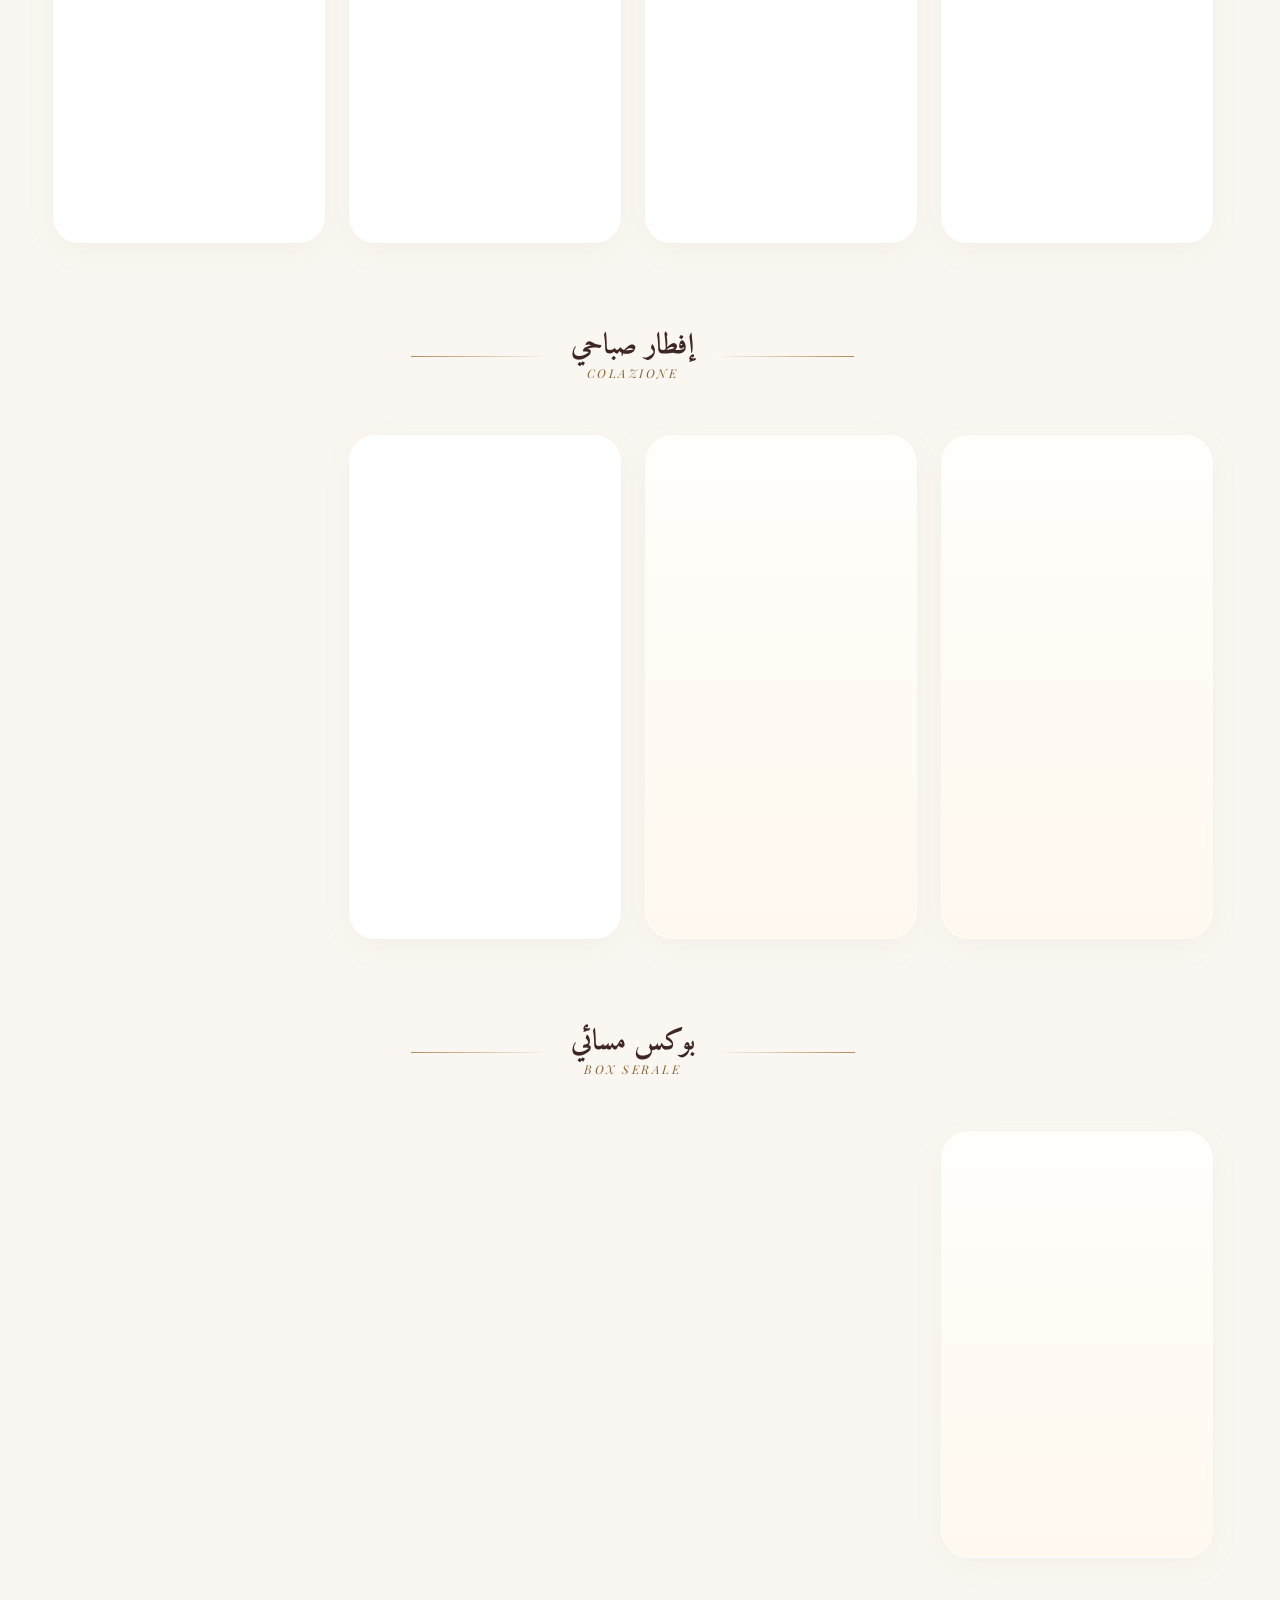
==== commit 586ba9cb: "KHIlVostroCaffe - static frontend menu (WhatsApp ordering)" ====
--- a/index.html
+++ b/index.html
@@ -35,7 +35,7 @@
       "name": "KH IL VOSTRO CAFFE",
       "url": "https://menucaffe-debug.github.io/kh1/",
       "image": "https://menucaffe-debug.github.io/kh1/backg.webp",
-      "telephone": "+218914041333",
+      "telephone": "+218916666009",
       "servesCuisine": ["Italian", "Cafe"],
       "priceRange": "3-65 LYD",
       "address": {
@@ -52,7 +52,7 @@
         "https://www.instagram.com/kh_caffe_car.wash",
         "https://www.facebook.com/share/198NMEVky1/",
         "https://www.tiktok.com/@kh_car_wash",
-        "https://wa.me/218914041333"
+        "https://wa.me/218916666009"
       ]
     }
     </script>
@@ -230,7 +230,7 @@
     .pic{height:330px;max-height:330px}.pna{font-size:3rem}.pinf{padding:40px 32px 80px}.mg{font-size:7rem}.cbox{padding:50px 90px}
 }
         @media(min-width:768px){
-            .grd{grid-template-columns:repeat(4,1fr);gap:24px;padding:20px 20px 80px}.fc{justify-content:center;gap:12px;padding:0 20px}.fb{padding:12px 28px;font-size:.85rem}.sti{font-size:3rem}.ib{height:290px}.bdy{padding:20px 16px 24px}.nar{font-size:1.35rem}.nen{font-size:.7rem}.prc{font-size:1.05rem}.cbp{font-size:.8rem}.card{border-radius:26px}.card.is-box{border-radius:28px}.dp{left:50%;right:auto;width:550px;transform:translate(-50%,100%);border-radius:32px 32px 0 0}.dp.on{transform:translate(-50%,0)}.dp.cl{transform:translate(-50%,100%)}.pic{height:330px;max-height:330px}.pna{font-size:3rem}.pinf{padding:40px 32px 80px}.mg{font-size:7rem}.cbox{padding:50px 90px}
+            .grd{grid-template-columns:repeat(4,1fr);gap:24px;padding:20px 20px 80px}.fc{justify-content:safe center;gap:12px;padding:0 20px}.fb{padding:12px 28px;font-size:.85rem}.sti{font-size:3rem}.ib{height:290px}.bdy{padding:20px 16px 24px}.nar{font-size:1.35rem}.nen{font-size:.7rem}.prc{font-size:1.05rem}.cbp{font-size:.8rem}.card{border-radius:26px}.card.is-box{border-radius:28px}.dp{left:50%;right:auto;width:550px;transform:translate(-50%,100%);border-radius:32px 32px 0 0}.dp.on{transform:translate(-50%,0)}.dp.cl{transform:translate(-50%,100%)}.pic{height:330px;max-height:330px}.pna{font-size:3rem}.pinf{padding:40px 32px 80px}.mg{font-size:7rem}.cbox{padding:50px 90px}
         }
 
         /* ===== Mobile: smoother scrolling =====
@@ -299,7 +299,6 @@
     <link rel="stylesheet" href="cart.css">
     <script defer src="config.js"></script>
     <script defer src="cart.js"></script>
-    <script defer src="menu-sync.js"></script>
 </head>
 <body>
 <canvas id="bg-canvas" aria-hidden="true"></canvas><div class="bg-t" aria-hidden="true"></div><div class="bg-g" aria-hidden="true"></div><div class="bg-grain" aria-hidden="true"></div>
@@ -320,6 +319,7 @@
 
 <div style="position:relative;z-index:10">
 <nav class="fbar" aria-label="تصنيفات المنيو"><div class="fc" id="fc">
+<div class="kh-search"><input id="khSearch" type="search" autocomplete="off" placeholder="🔍 ابحث في المنيو…" aria-label="بحث في المنيو"></div>
 <button class="fb on" onclick="fD('all',this)"><span class="ar">الكل</span><span class="it">Tutti</span></button>
 <button class="fb" onclick="fD('hotcoffee',this)"><span class="ar">قهوة وشاي ساخن</span><span class="it">Caffè e Tè Caldo</span></button>
 <button class="fb" onclick="fD('coldcoffee',this)"><span class="ar">قهوة وشاي بارد</span><span class="it">Caffè e Tè Freddo</span></button>
@@ -352,13 +352,13 @@
         <!-- Contact -->
         <div class="mft-col">
             <h4>تواصل معنا</h4>
-            <a href="tel:0914041333" class="mft-phone">091 404 1333</a>
-            <a href="https://wa.me/218914041333" target="_blank" class="mft-call-btn">
+            <a href="tel:0916666009" class="mft-phone">091 666 6009</a>
+            <a href="https://wa.me/218916666009" target="_blank" class="mft-call-btn">
                 <svg viewBox="0 0 24 24"><path d="M17.472 14.382c-.297-.149-1.758-.867-2.03-.967-.273-.099-.471-.148-.67.15-.197.297-.767.966-.94 1.164-.173.199-.347.223-.644.075-.297-.15-1.255-.463-2.39-1.475-.883-.788-1.48-1.761-1.653-2.059-.173-.297-.018-.458.13-.606.134-.133.298-.347.446-.52.149-.174.198-.298.298-.497.099-.198.05-.371-.025-.52-.075-.149-.669-1.612-.916-2.207-.242-.579-.487-.5-.669-.51-.173-.008-.371-.01-.57-.01-.198 0-.52.074-.792.372-.272.297-1.04 1.016-1.04 2.479 0 1.462 1.065 2.875 1.213 3.074.149.198 2.096 3.2 5.077 4.487.709.306 1.262.489 1.693.625.712.227 1.36.195 1.871.118.571-.085 1.758-.719 2.006-1.413.248-.694.248-1.289.173-1.413-.074-.124-.272-.198-.57-.347m-5.421 7.403h-.004a9.87 9.87 0 01-5.031-1.378l-.361-.214-3.741.982.998-3.648-.235-.374a9.86 9.86 0 01-1.51-5.26c.001-5.45 4.436-9.884 9.888-9.884 2.64 0 5.122 1.03 6.988 2.898a9.825 9.825 0 012.893 6.994c-.003 5.45-4.437 9.884-9.885 9.884m8.413-18.297A11.815 11.815 0 0012.05 0C5.495 0 .16 5.335.157 11.892c0 2.096.547 4.142 1.588 5.945L.057 24l6.305-1.654a11.882 11.882 0 005.683 1.448h.005c6.554 0 11.89-5.335 11.893-11.893a11.821 11.821 0 00-3.48-8.413z"/></svg>
                 اطلب الآن عبر واتساب
             </a>
             <div class="mft-social">
-                <a href="https://wa.me/218914041333" target="_blank" aria-label="WhatsApp">
+                <a href="https://wa.me/218916666009" target="_blank" aria-label="WhatsApp">
                     <svg viewBox="0 0 24 24"><path d="M17.472 14.382c-.297-.149-1.758-.867-2.03-.967-.273-.099-.471-.148-.67.15-.197.297-.767.966-.94 1.164-.173.199-.347.223-.644.075-.297-.15-1.255-.463-2.39-1.475-.883-.788-1.48-1.761-1.653-2.059-.173-.297-.018-.458.13-.606.134-.133.298-.347.446-.52.149-.174.198-.298.298-.497.099-.198.05-.371-.025-.52-.075-.149-.669-1.612-.916-2.207-.242-.579-.487-.5-.669-.51-.173-.008-.371-.01-.57-.01-.198 0-.52.074-.792.372-.272.297-1.04 1.016-1.04 2.479 0 1.462 1.065 2.875 1.213 3.074.149.198 2.096 3.2 5.077 4.487.709.306 1.262.489 1.693.625.712.227 1.36.195 1.871.118.571-.085 1.758-.719 2.006-1.413.248-.694.248-1.289.173-1.413-.074-.124-.272-.198-.57-.347m-5.421 7.403h-.004a9.87 9.87 0 01-5.031-1.378l-.361-.214-3.741.982.998-3.648-.235-.374a9.86 9.86 0 01-1.51-5.26c.001-5.45 4.436-9.884 9.888-9.884 2.64 0 5.122 1.03 6.988 2.898a9.825 9.825 0 012.893 6.994c-.003 5.45-4.437 9.884-9.885 9.884m8.413-18.297A11.815 11.815 0 0012.05 0C5.495 0 .16 5.335.157 11.892c0 2.096.547 4.142 1.588 5.945L.057 24l6.305-1.654a11.882 11.882 0 005.683 1.448h.005c6.554 0 11.89-5.335 11.893-11.893a11.821 11.821 0 00-3.48-8.413z"/></svg>
                 </a>
                 <a href="https://www.instagram.com/kh_caffe_car.wash?igsh=b2oyYTNvMHhlZmVr" target="_blank" aria-label="Instagram">
@@ -389,12 +389,12 @@
 </div>
 
 <!-- Floating WhatsApp Button -->
-<a href="https://wa.me/218914041333" target="_blank" class="fab-wa" aria-label="WhatsApp">
+<a href="https://wa.me/218916666009" target="_blank" class="fab-wa" aria-label="WhatsApp">
     <svg viewBox="0 0 24 24"><path d="M17.472 14.382c-.297-.149-1.758-.867-2.03-.967-.273-.099-.471-.148-.67.15-.197.297-.767.966-.94 1.164-.173.199-.347.223-.644.075-.297-.15-1.255-.463-2.39-1.475-.883-.788-1.48-1.761-1.653-2.059-.173-.297-.018-.458.13-.606.134-.133.298-.347.446-.52.149-.174.198-.298.298-.497.099-.198.05-.371-.025-.52-.075-.149-.669-1.612-.916-2.207-.242-.579-.487-.5-.669-.51-.173-.008-.371-.01-.57-.01-.198 0-.52.074-.792.372-.272.297-1.04 1.016-1.04 2.479 0 1.462 1.065 2.875 1.213 3.074.149.198 2.096 3.2 5.077 4.487.709.306 1.262.489 1.693.625.712.227 1.36.195 1.871.118.571-.085 1.758-.719 2.006-1.413.248-.694.248-1.289.173-1.413-.074-.124-.272-.198-.57-.347m-5.421 7.403h-.004a9.87 9.87 0 01-5.031-1.378l-.361-.214-3.741.982.998-3.648-.235-.374a9.86 9.86 0 01-1.51-5.26c.001-5.45 4.436-9.884 9.888-9.884 2.64 0 5.122 1.03 6.988 2.898a9.825 9.825 0 012.893 6.994c-.003 5.45-4.437 9.884-9.885 9.884m8.413-18.297A11.815 11.815 0 0012.05 0C5.495 0 .16 5.335.157 11.892c0 2.096.547 4.142 1.588 5.945L.057 24l6.305-1.654a11.882 11.882 0 005.683 1.448h.005c6.554 0 11.89-5.335 11.893-11.893a11.821 11.821 0 00-3.48-8.413z"/></svg>
 </a>
 
 <div class="dba" id="dB" onclick="cD()"></div>
-<div class="dp" id="dP" role="dialog" aria-modal="true" aria-label="تفاصيل الصنف" tabindex="-1"><div class="phd" id="phd"></div><button class="pcl" type="button" onclick="cD()" aria-label="إغلاق">✕</button><div class="pic" id="pic"><img id="pI" alt="" class="pim" decoding="async"></div><div class="pinf"><div class="pna" id="pAr"></div><div class="pni" id="pIt" lang="it"></div><div class="pds" id="pDs" style="display:none"></div><div class="pnt" id="pNt" style="display:none"></div><div class="pdc"><div class="pdl"></div><div class="pdd"></div><div class="pdl"></div></div><div class="ppr" id="pPC"><span class="ppb" id="pP"></span></div><div id="pVs" class="pvs"></div><div class="pord"><a id="waOrder" class="wa-order" href="https://wa.me/218914041333" target="_blank" rel="noopener"><svg viewBox="0 0 24 24" aria-hidden="true"><path d="M17.472 14.382c-.297-.149-1.758-.867-2.03-.967-.273-.099-.471-.148-.67.15-.197.297-.767.966-.94 1.164-.173.199-.347.223-.644.075-.297-.15-1.255-.463-2.39-1.475-.883-.788-1.48-1.761-1.653-2.059-.173-.297-.018-.458.13-.606.134-.133.298-.347.446-.52.149-.174.198-.298.298-.497.099-.198.05-.371-.025-.52-.075-.149-.669-1.612-.916-2.207-.242-.579-.487-.5-.669-.51-.173-.008-.371-.01-.57-.01-.198 0-.52.074-.792.372-.272.297-1.04 1.016-1.04 2.479 0 1.462 1.065 2.875 1.213 3.074.149.198 2.096 3.2 5.077 4.487.709.306 1.262.489 1.693.625.712.227 1.36.195 1.871.118.571-.085 1.758-.719 2.006-1.413.248-.694.248-1.289.173-1.413-.074-.124-.272-.198-.57-.347m-5.421 7.403h-.004a9.87 9.87 0 01-5.031-1.378l-.361-.214-3.741.982.998-3.648-.235-.374a9.86 9.86 0 01-1.51-5.26c.001-5.45 4.436-9.884 9.888-9.884 2.64 0 5.122 1.03 6.988 2.898a9.825 9.825 0 012.893 6.994c-.003 5.45-4.437 9.884-9.885 9.884m8.413-18.297A11.815 11.815 0 0012.05 0C5.495 0 .16 5.335.157 11.892c0 2.096.547 4.142 1.588 5.945L.057 24l6.305-1.654a11.882 11.882 0 005.683 1.448h.005c6.554 0 11.89-5.335 11.893-11.893a11.821 11.821 0 00-3.48-8.413z"/></svg><span>اطلب هذا الصنف عبر واتساب</span></a></div></div></div>
+<div class="dp" id="dP" role="dialog" aria-modal="true" aria-label="تفاصيل الصنف" tabindex="-1"><div class="phd" id="phd"></div><button class="pcl" type="button" onclick="cD()" aria-label="إغلاق">✕</button><div class="pic" id="pic"><img id="pI" alt="" class="pim" decoding="async"></div><div class="pinf"><div class="pna" id="pAr"></div><div class="pni" id="pIt" lang="it"></div><div class="pds" id="pDs" style="display:none"></div><div class="pnt" id="pNt" style="display:none"></div><div class="pdc"><div class="pdl"></div><div class="pdd"></div><div class="pdl"></div></div><div class="ppr" id="pPC"><span class="ppb" id="pP"></span></div><div id="pVs" class="pvs"></div><div class="pord"><a id="waOrder" class="wa-order" href="https://wa.me/218916666009" target="_blank" rel="noopener"><svg viewBox="0 0 24 24" aria-hidden="true"><path d="M17.472 14.382c-.297-.149-1.758-.867-2.03-.967-.273-.099-.471-.148-.67.15-.197.297-.767.966-.94 1.164-.173.199-.347.223-.644.075-.297-.15-1.255-.463-2.39-1.475-.883-.788-1.48-1.761-1.653-2.059-.173-.297-.018-.458.13-.606.134-.133.298-.347.446-.52.149-.174.198-.298.298-.497.099-.198.05-.371-.025-.52-.075-.149-.669-1.612-.916-2.207-.242-.579-.487-.5-.669-.51-.173-.008-.371-.01-.57-.01-.198 0-.52.074-.792.372-.272.297-1.04 1.016-1.04 2.479 0 1.462 1.065 2.875 1.213 3.074.149.198 2.096 3.2 5.077 4.487.709.306 1.262.489 1.693.625.712.227 1.36.195 1.871.118.571-.085 1.758-.719 2.006-1.413.248-.694.248-1.289.173-1.413-.074-.124-.272-.198-.57-.347m-5.421 7.403h-.004a9.87 9.87 0 01-5.031-1.378l-.361-.214-3.741.982.998-3.648-.235-.374a9.86 9.86 0 01-1.51-5.26c.001-5.45 4.436-9.884 9.888-9.884 2.64 0 5.122 1.03 6.988 2.898a9.825 9.825 0 012.893 6.994c-.003 5.45-4.437 9.884-9.885 9.884m8.413-18.297A11.815 11.815 0 0012.05 0C5.495 0 .16 5.335.157 11.892c0 2.096.547 4.142 1.588 5.945L.057 24l6.305-1.654a11.882 11.882 0 005.683 1.448h.005c6.554 0 11.89-5.335 11.893-11.893a11.821 11.821 0 00-3.48-8.413z"/></svg><span>اطلب هذا الصنف عبر واتساب</span></a></div></div></div>
 
 <script>
 const cv=document.getElementById('bg-canvas'),cx=cv.getContext('2d');let pts=[],mx=-500,my=-500;
@@ -617,6 +617,22 @@
 const phdHandle = document.getElementById('phd');
 let modalOpen = false;
 let filtering = false;
+let SEARCH_Q = '';
+function currentCat(){
+    try { return new URLSearchParams(location.search).get('cat') || 'all'; } catch (e) { return 'all'; }
+}
+function visibleItems(){
+    const q = SEARCH_Q.trim().toLowerCase();
+    if (!q) return ALL;
+    return ALL.filter(i => (i.ar || '').toLowerCase().indexOf(q) !== -1
+                        || (i.it || '').toLowerCase().indexOf(q) !== -1);
+}
+function runSearch(){
+    const el = document.getElementById('khSearch');
+    SEARCH_Q = el ? (el.value || '') : '';
+    if (filtering) { setTimeout(runSearch, 250); return; }   // لا نركّض أثناء انتقال التصنيفات
+    renderGrid(currentCat());
+}
 let closeFallbackTimer = null;
 /* The close that is currently animating (if any). Opening the dialog again has
    to cancel it, otherwise its transitionend listener fires finish() on the
@@ -715,6 +731,17 @@
     const secInfo = cat === 'all' ? {ar: 'القائمة الكاملة', it: 'Menu Completo'} : SC[cat];
     if (!secInfo) return;
 
+    // نتائج البحث: لو لم يُعثر على أي صنف نعرض رسالة بدل شبكة فارغة
+    const found = visibleItems();
+    if (!found.length) {
+        grid.innerHTML = '';
+        const nr = document.createElement('div');
+        nr.className = 'kh-nores';
+        nr.textContent = 'لا توجد نتائج لـ «' + SEARCH_Q.trim() + '»';
+        grid.appendChild(nr);
+        return;
+    }
+
     html += `
         <div class="shd">
             <h2 class="sti">${secInfo.ar}</h2>
@@ -729,7 +756,7 @@
 
     if (cat === 'all') {
         Object.keys(SC).forEach(c => {
-            const catItems = ALL.filter(i => i.cat === c);
+            const catItems = found.filter(i => i.cat === c);
             if (catItems.length === 0) return;
 
             html += `<div class="sub-hdr"><div class="sub-line"></div><div class="sub-badge"><h2 class="sub-ar" style="font-size:1.8rem;">${SC[c].ar}</h2><div class="sub-it">${SC[c].it}</div></div><div class="sub-line right"></div></div>`;
@@ -758,7 +785,7 @@
             });
         });
     } else {
-        const items = ALL.filter(i => i.cat === cat);
+        const items = found.filter(i => i.cat === cat);
         const subs = {};
         items.forEach(item => {
             const s = item.sub || 'default';
@@ -895,8 +922,8 @@
     if (item.price) shownPrice = item.price;
     else if (item.prices) shownPrice = item.prices.map(p => `${p.label}: ${p.price}`).join('  |  ');
     else if (item.variants) shownPrice = item.variants.map(v => `${v.name}: ${v.price}`).join('  |  ');
-    const waMsg = `مرحباً KH ☕\nأرغب بطلب الصنف التالي:\n• ${item.ar} — ${item.it}\n• السعر: ${shownPrice}\n• من رابط المنيو: ${location.origin + location.pathname}`;
-    document.getElementById('waOrder').href = 'https://wa.me/218914041333?text=' + encodeURIComponent(waMsg);
+    const waMsg = `مرحباً KH ☕\nأرغب بطلب الصنف التالي:\n• ${item.ar} — ${item.it}\n• السعر: ${shownPrice}`;
+    document.getElementById('waOrder').href = 'https://api.whatsapp.com/send?phone=' + ((window.KH_CONFIG && window.KH_CONFIG.WHATSAPP) || '218916666009') + '&text=' + encodeURIComponent(waMsg);
 
     // Move focus into the dialog for keyboard / screen-reader users
     dP.focus({ preventScroll: true });
@@ -1074,6 +1101,18 @@
     }
     document.querySelectorAll('.fb').forEach(b => b.setAttribute('aria-pressed', b.classList.contains('on') ? 'true' : 'false'));
 })();
+
+// بحث فوري في المنيو (بالعربي أو الإيطالي)
+(function initSearch(){
+    const el = document.getElementById('khSearch');
+    if (!el) return;
+    let t;
+    el.addEventListener('input', () => { clearTimeout(t); t = setTimeout(runSearch, 200); });
+    el.addEventListener('search', runSearch);          // زر المسح ‹✕› داخل الحقل
+    el.addEventListener('keydown', e => {
+        if (e.key === 'Escape' && el.value) { e.stopPropagation(); el.value = ''; runSearch(); }
+    });
+})();
 </script>
 </body>
 </html>
--- a/cart.css
+++ b/cart.css
@@ -69,6 +69,9 @@
   background:var(--kh-bg);display:flex;flex-direction:column;
   transform:translateX(100%);visibility:hidden;
   box-shadow:-14px 0 60px rgba(0,0,0,.28);
+  /* النموذج طويل (موقع + معاينة) — نسمح بتمرير الدروار كاملًا حتى يبقى
+     زر الإرسال في متناول اليد على كل الشاشات */
+  overflow-y:auto;-webkit-overflow-scrolling:touch;
   transition:transform .34s cubic-bezier(.4,0,.2,1), visibility 0s linear .34s;
 }
 .kh-cart.on{
@@ -77,6 +80,7 @@
 }
 .kh-hd{
   display:flex;align-items:center;gap:12px;flex-shrink:0;
+  position:sticky;top:0;z-index:3;          /* زر الإغلاق يبقى ظاهرًا أثناء التمرير */
   padding:18px 18px 14px;border-bottom:1px solid var(--kh-bd);background:#fff;
 }
 .kh-hd h2{
@@ -164,8 +168,8 @@
 .kh-f textarea{resize:vertical;min-height:64px}
 .kh-f .kh-two{display:grid;grid-template-columns:1fr 1fr;gap:9px}
 
-/* اختيار طريقة الدفع */
-.kh-pay{display:grid;grid-template-columns:repeat(3,1fr);gap:7px}
+/* اختيار طريقة الاستلام (استلام من المقهى / توصيل) */
+.kh-pay{display:grid;grid-template-columns:repeat(2,1fr);gap:7px}
 .kh-pay label{
   margin:0;text-align:center;cursor:pointer;
   border:1.5px solid var(--kh-bd);border-radius:12px;background:#FDFCFA;
@@ -206,12 +210,27 @@
 .kh-go:hover{filter:brightness(1.06)}
 .kh-go:active{transform:scale(.98)}
 .kh-go:disabled{opacity:.6;pointer-events:none}
-.kh-alt{
-  display:block;width:100%;margin-top:9px;padding:12px;border:1.5px solid var(--kh-bd);
-  border-radius:15px;background:#fff;color:#6E6660;cursor:pointer;
-  font-family:'Cairo',sans-serif;font-size:.85rem;font-weight:700;transition:.16s;
-}
-.kh-alt:hover{border-color:var(--kh-gold);color:var(--kh-gold-d)}
+/* ---------------- الموقع / الموقف ---------------- */
+.kh-loc{display:flex;gap:7px}
+.kh-loc input{flex:1;min-width:0}
+.kh-geo{
+  flex-shrink:0;padding:0 13px;border:1.5px solid var(--kh-bd);border-radius:13px;
+  background:#fff;color:var(--kh-gold-d);cursor:pointer;
+  font-family:'Cairo',sans-serif;font-size:.76rem;font-weight:800;transition:.16s;
+}
+.kh-geo:hover{border-color:var(--kh-gold);background:#FFFDF9}
+.kh-f label .kh-opt{
+  display:inline-block;margin-inline-start:5px;padding:1px 8px;border-radius:99px;
+  background:#F1EBE3;color:#8A8078;font-size:.66rem;font-weight:800;
+}
+
+/* ---------------- زر التراجع داخل شريط الإشعار ---------------- */
+.kh-undo{
+  margin-inline-start:10px;padding:5px 13px;border:1.5px solid rgba(255,255,255,.45);
+  border-radius:99px;background:transparent;color:#fff;cursor:pointer;
+  font-family:'Cairo',sans-serif;font-size:.76rem;font-weight:800;vertical-align:middle;
+}
+.kh-undo:hover{background:rgba(255,255,255,.16)}
 
 /* ---------------- نافذة اختيار الخيار/الحجم ---------------- */
 .kh-pick{
@@ -232,15 +251,15 @@
   margin:0 0 3px;font-family:'Amiri',serif;font-size:1.28rem;color:var(--kh-espresso);
 }
 .kh-pick .kh-psub{font-size:.78rem;color:#8A8078;margin-bottom:14px}
-.kh-opt{
+.kh-opt-b{
   display:flex;align-items:center;justify-content:space-between;gap:10px;
   width:100%;padding:14px 15px;margin-bottom:9px;cursor:pointer;text-align:start;
   background:#fff;border:1.5px solid var(--kh-bd);border-radius:15px;
   font-family:'Cairo',sans-serif;transition:.16s;
 }
-.kh-opt:hover{border-color:var(--kh-gold);background:#FFFDF9;transform:translateY(-1px)}
-.kh-opt .kh-on{font-weight:800;font-size:.94rem;color:var(--kh-espresso)}
-.kh-opt .kh-op{font-weight:800;font-size:.95rem;color:var(--kh-gold-d);white-space:nowrap}
+.kh-opt-b:hover{border-color:var(--kh-gold);background:#FFFDF9;transform:translateY(-1px)}
+.kh-opt-b .kh-on{font-weight:800;font-size:.94rem;color:var(--kh-espresso)}
+.kh-opt-b .kh-op{font-weight:800;font-size:.95rem;color:var(--kh-gold-d);white-space:nowrap}
 
 /* ---------------- شريط الإشعار ---------------- */
 .kh-toast{
@@ -259,3 +278,29 @@
   .kh-cart.on{transform:translateY(0)}
   .kh-f .kh-two{grid-template-columns:1fr}
 }
+
+/* ---------------- بحث المنيو ---------------- */
+/* زر التصنيفات الأول = صندوق البحث، فيبدأ به الشريط دائمًا في تخطيط RTL */
+.kh-search{
+  flex-shrink:0;display:flex;align-items:center;
+  padding-inline-end:2px;
+}
+.kh-search input{
+  width:178px;padding:12px 16px;border:1px solid var(--bd);border-radius:35px;
+  background:#fff;font-family:'Cairo',sans-serif;font-size:.78rem;font-weight:700;
+  color:var(--t2);outline:none;transition:border-color .2s, box-shadow .2s, width .2s;
+}
+.kh-search input::placeholder{color:#A79E94;font-weight:600}
+.kh-search input:focus{
+  border-color:var(--kh-gold);box-shadow:0 0 0 3px rgba(160,120,69,.13);width:212px;
+}
+.kh-search input::-webkit-search-cancel-button{-webkit-appearance:none;appearance:none;cursor:pointer}
+.kh-nores{
+  grid-column:1/-1;text-align:center;padding:70px 20px;
+  font-family:'Cairo',sans-serif;font-size:1.05rem;font-weight:800;color:var(--kh-espresso);
+}
+.kh-nores::after{content:'جرّب كلمة أخرى';display:block;margin-top:8px;font-size:.78rem;font-weight:600;color:#9A9086}
+@media (max-width:520px){
+  .kh-search input{width:132px;padding:11px 14px;font-size:.74rem}
+  .kh-search input:focus{width:170px}
+}
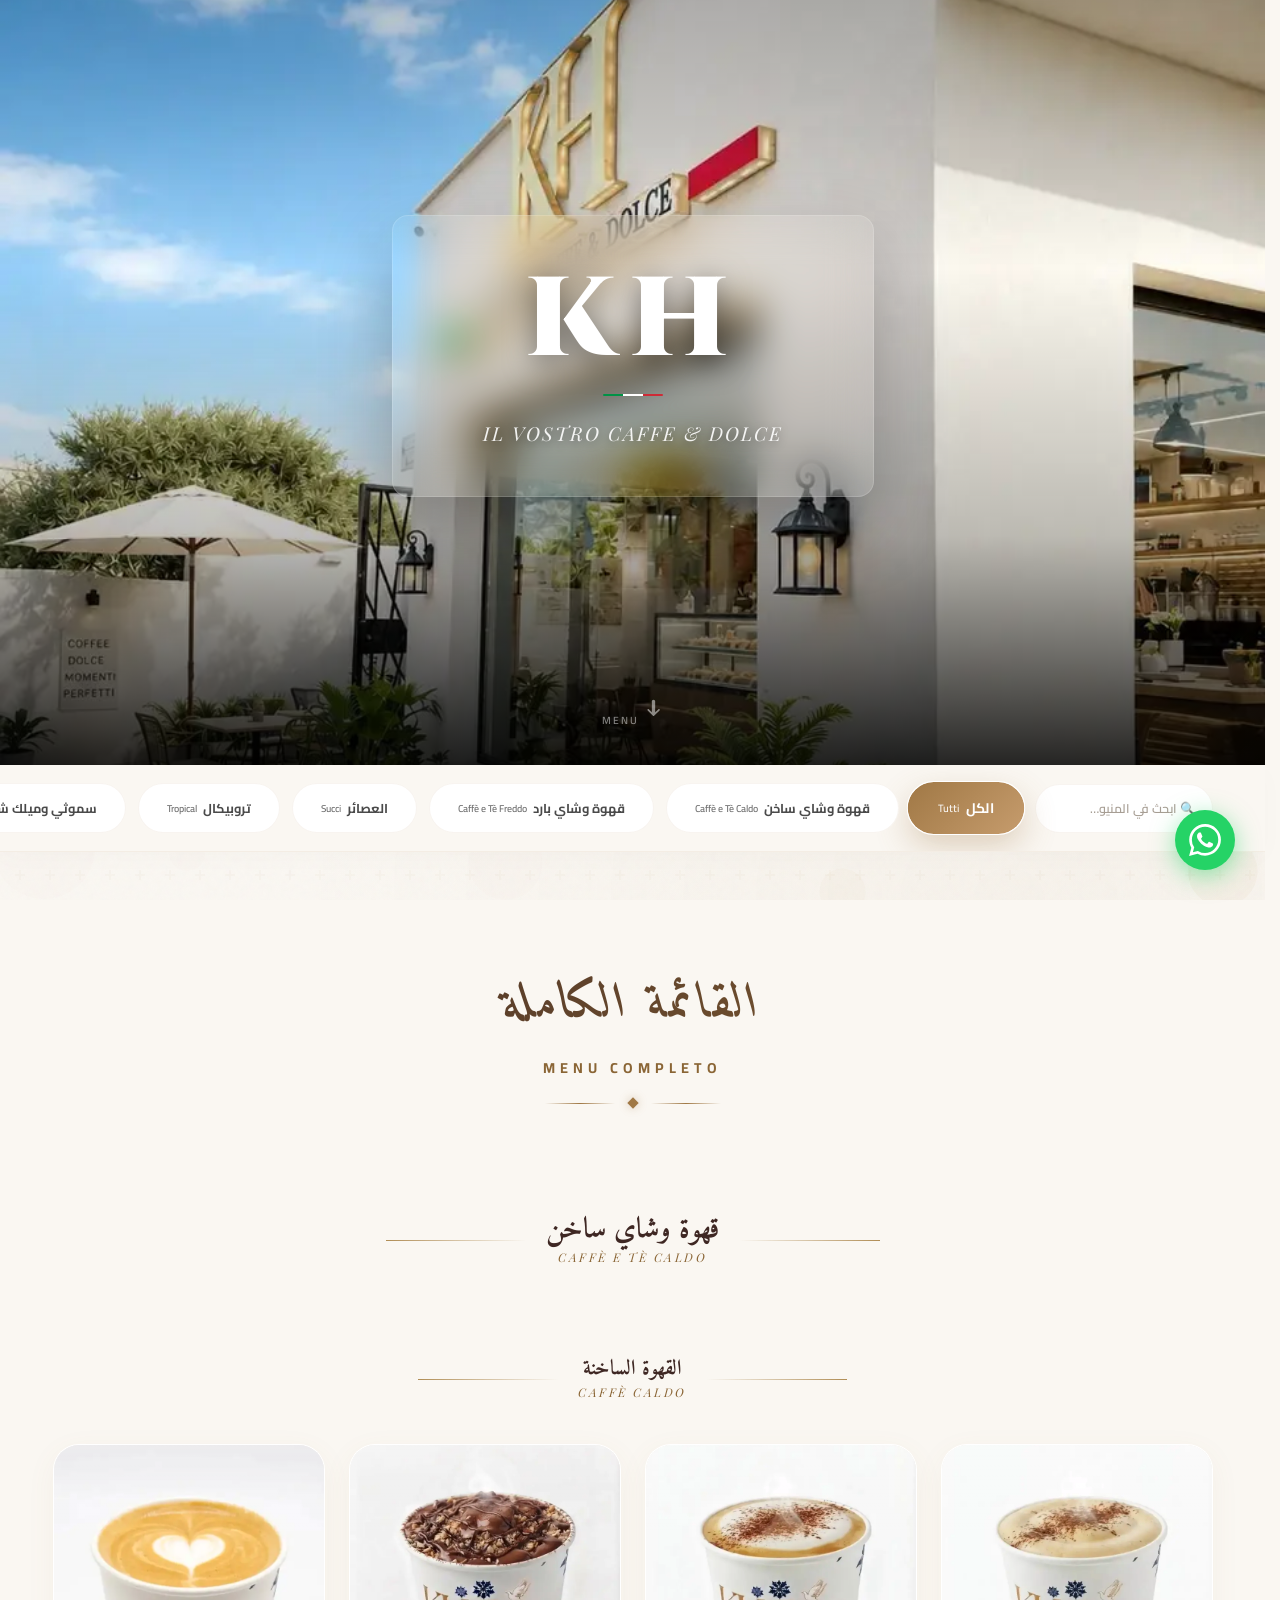
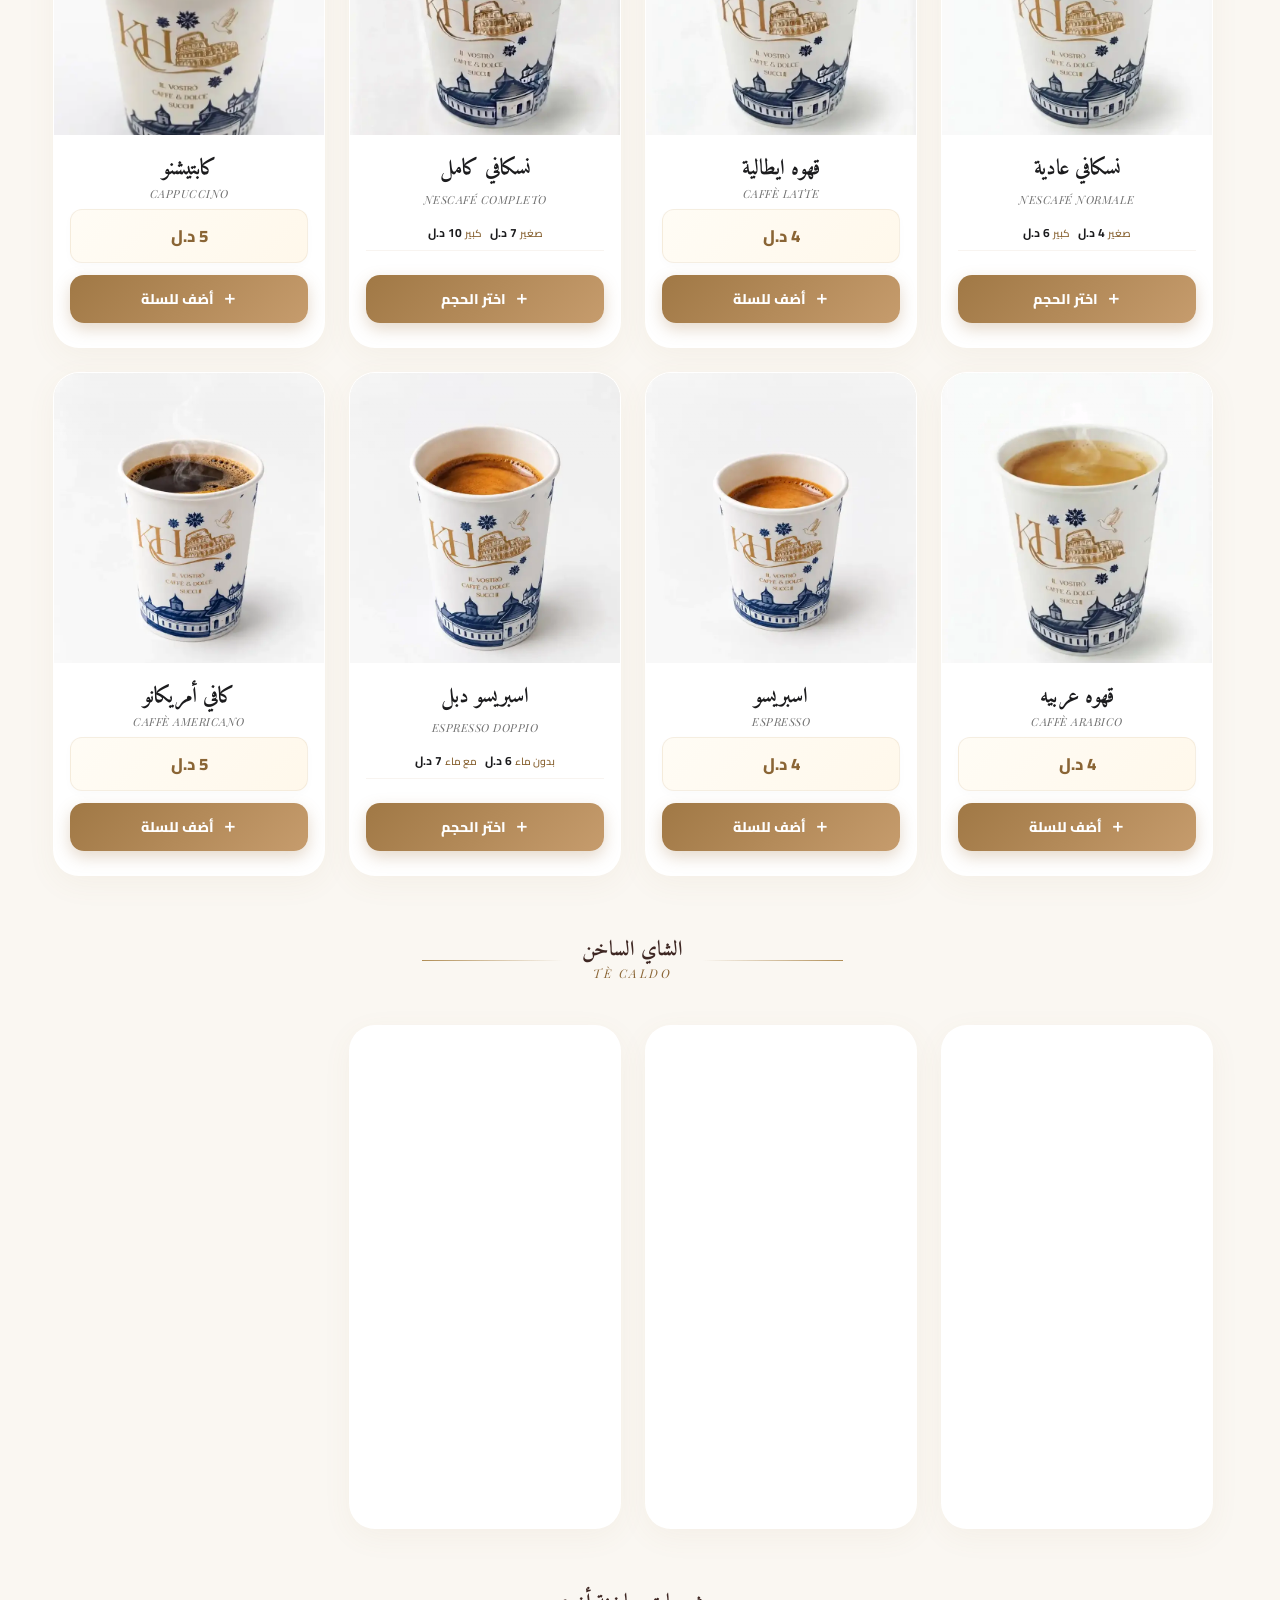
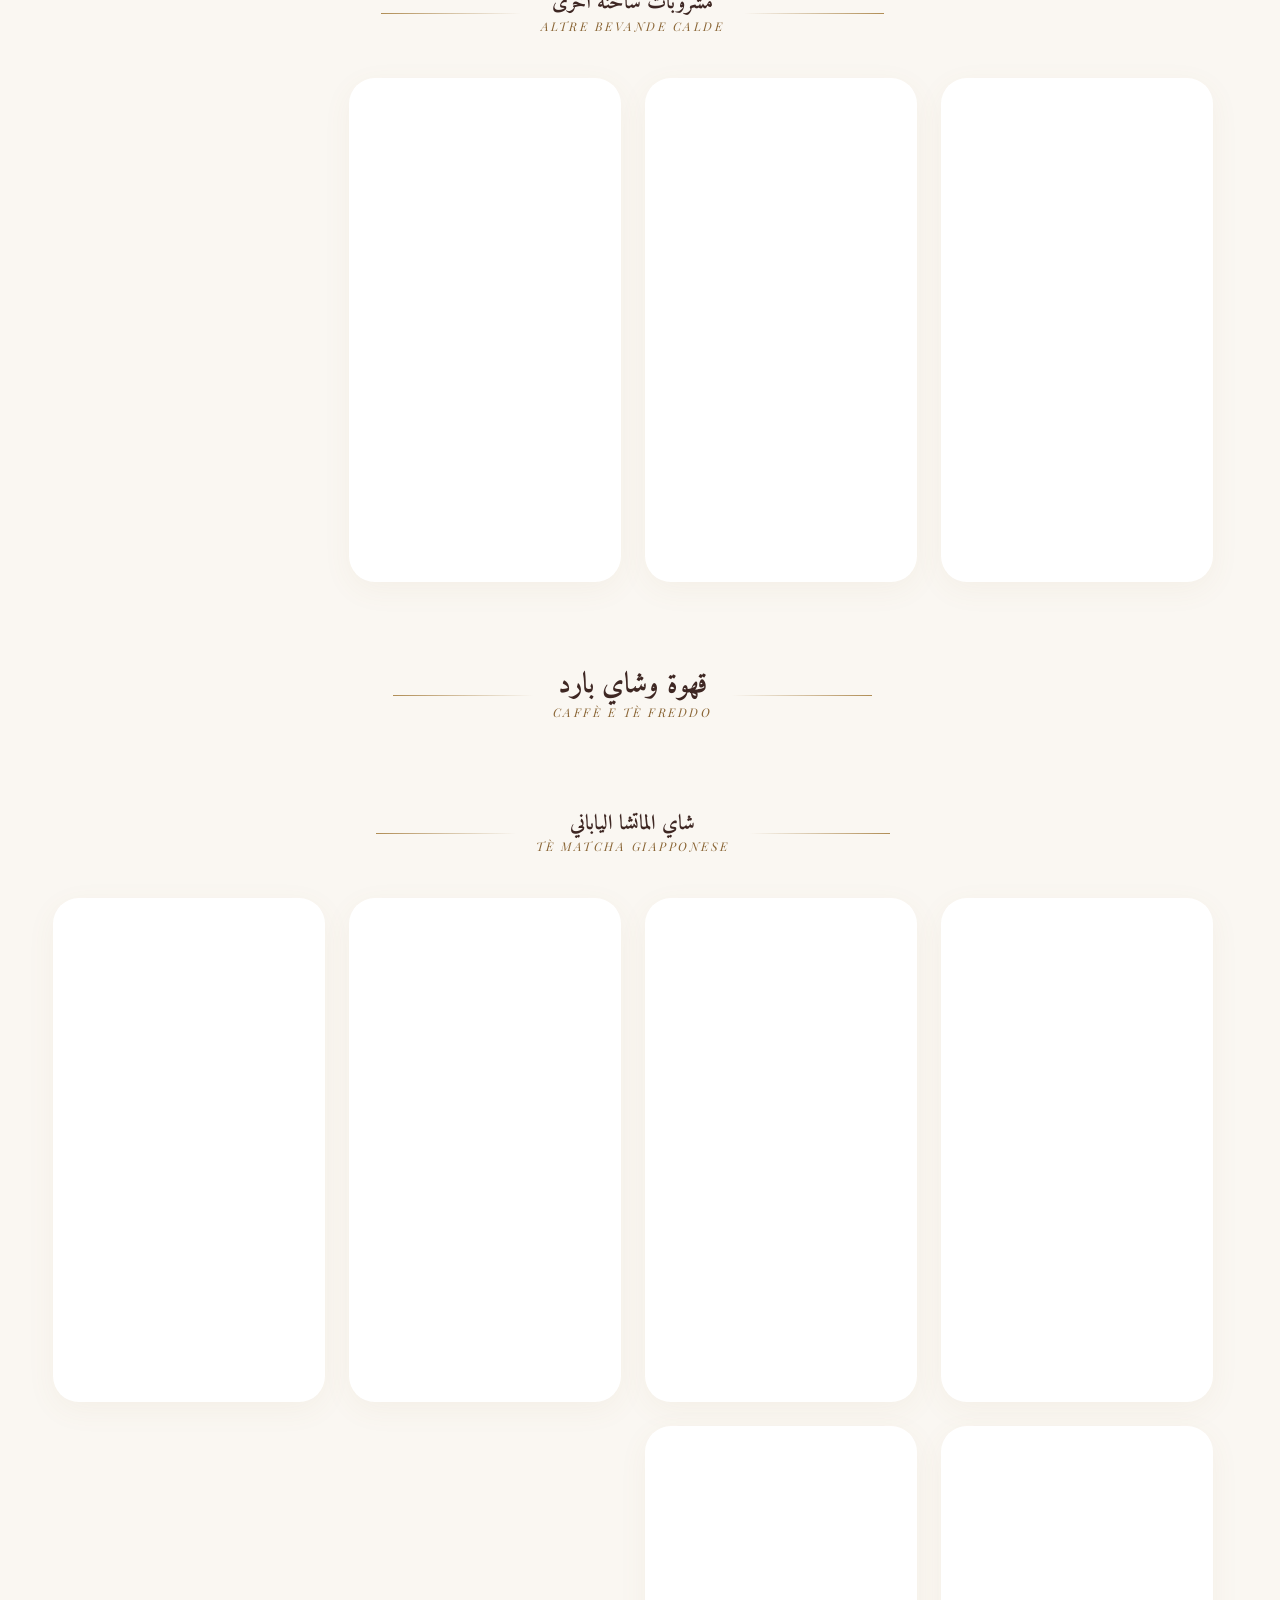
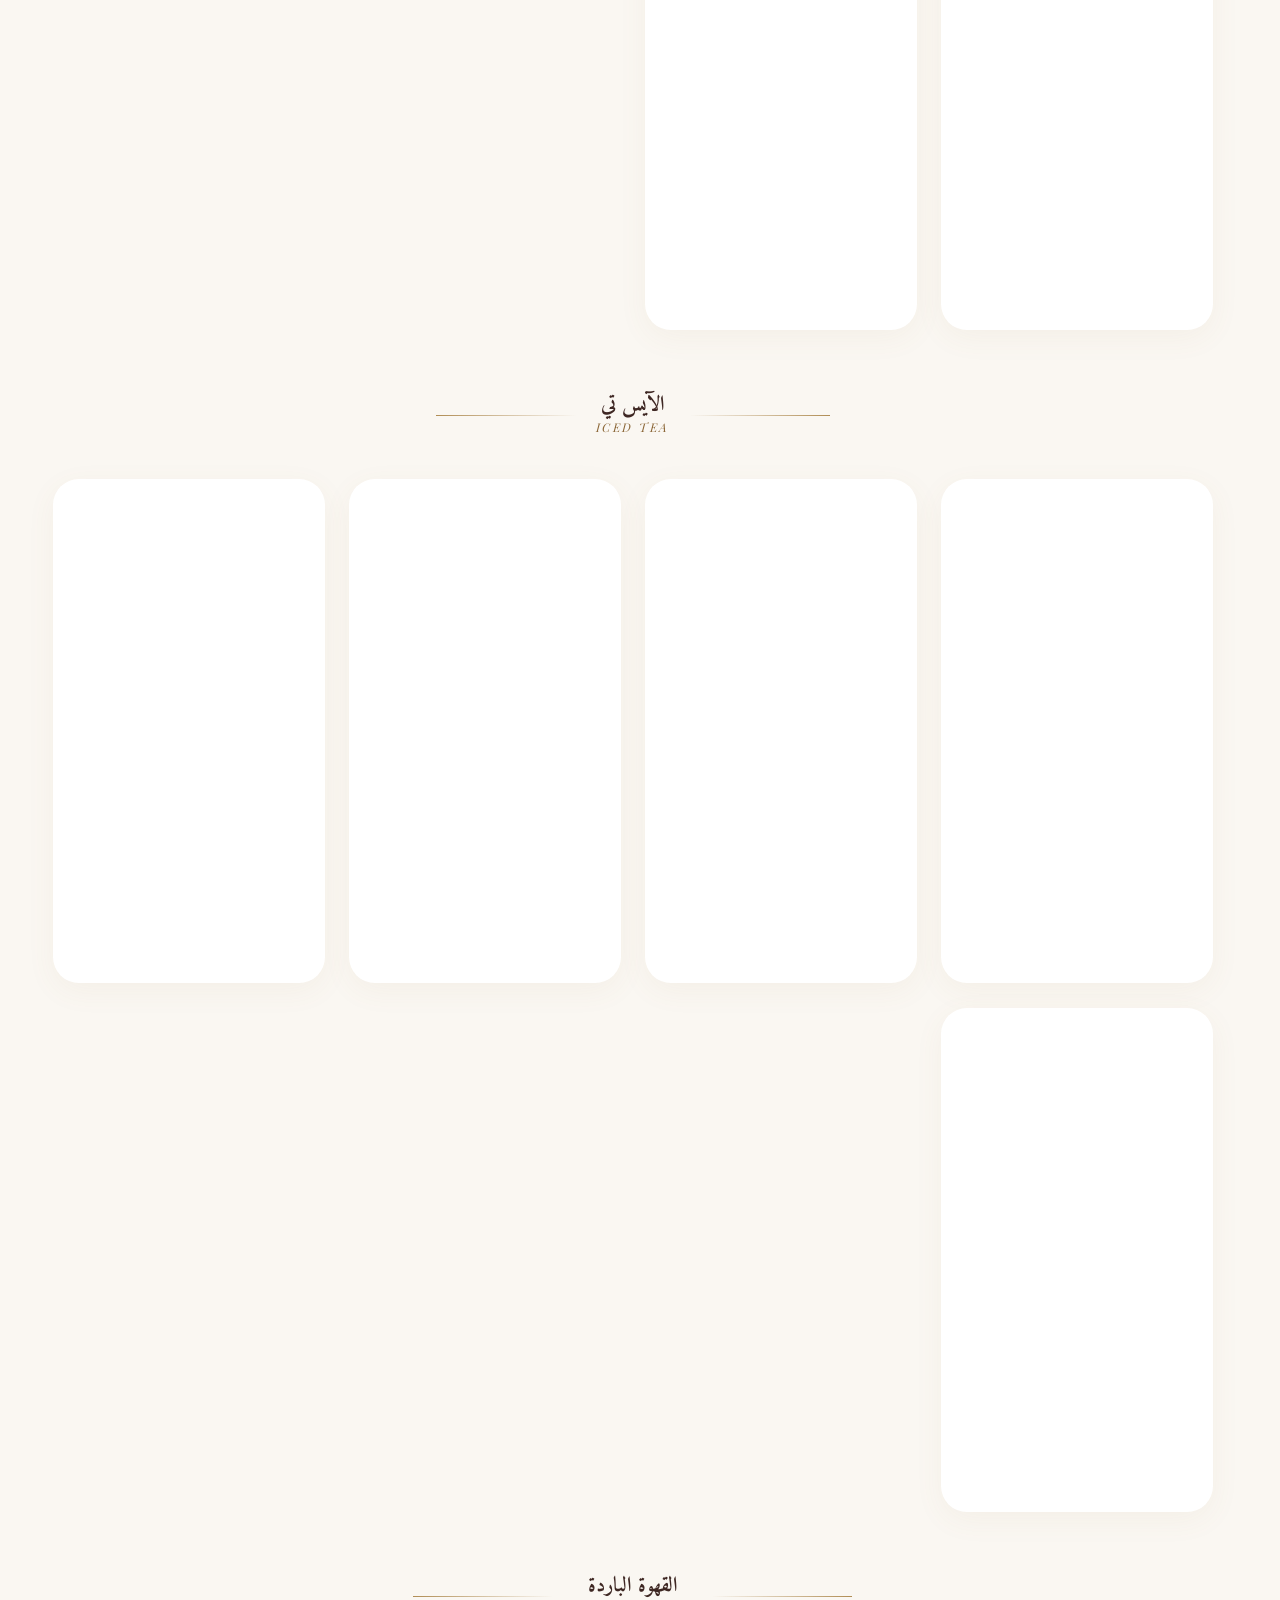
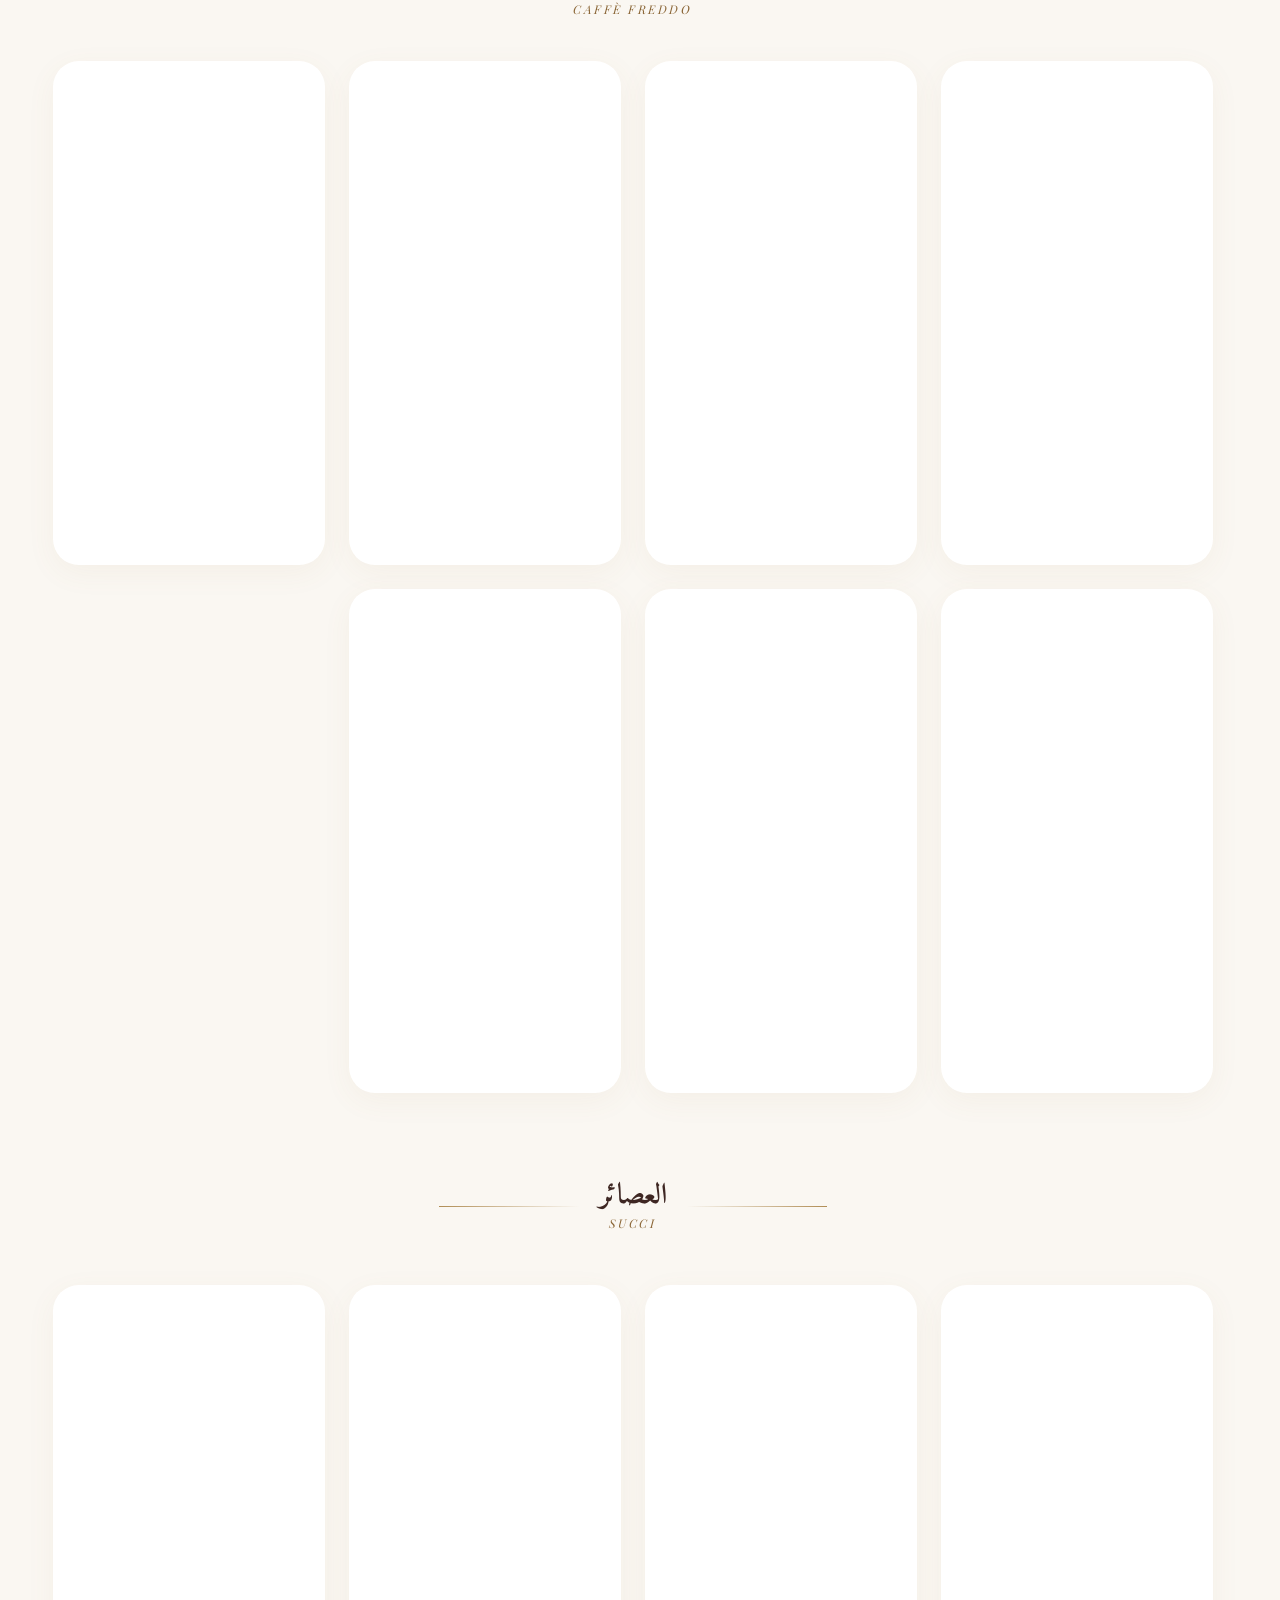
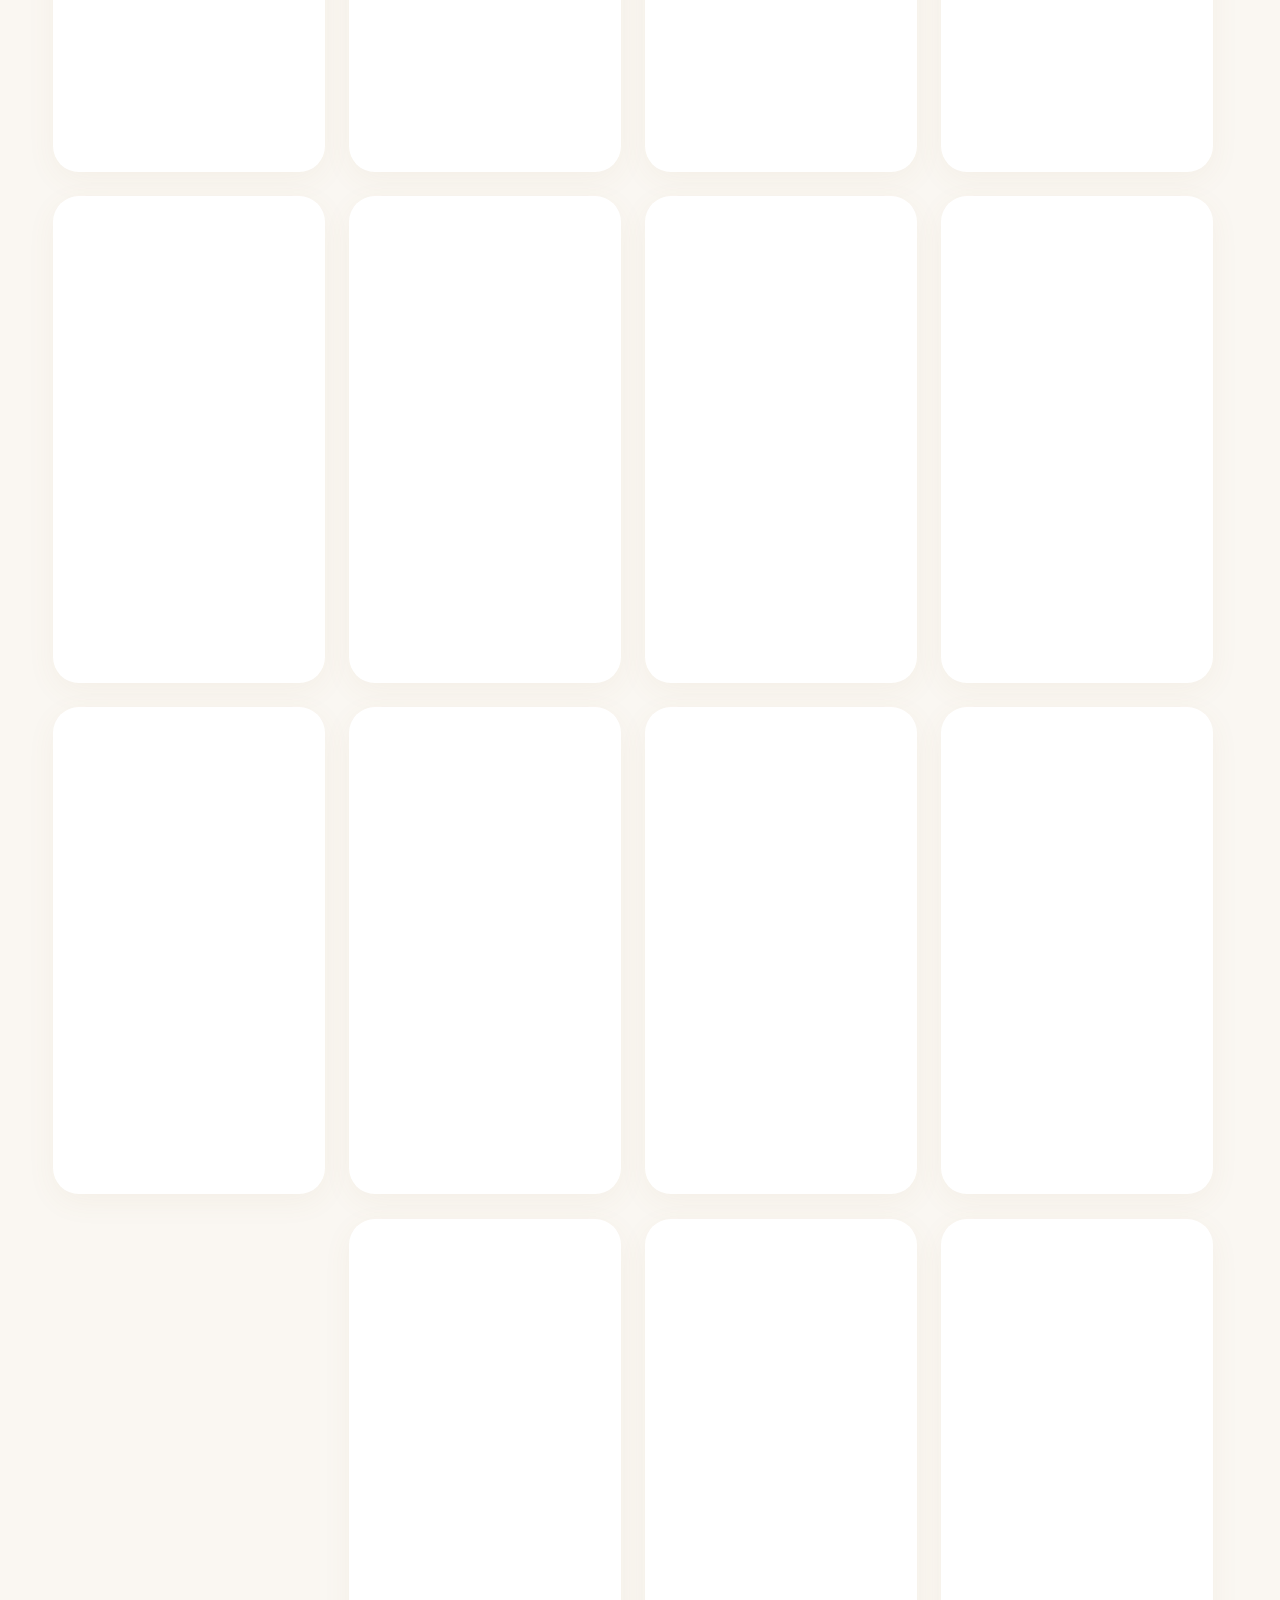
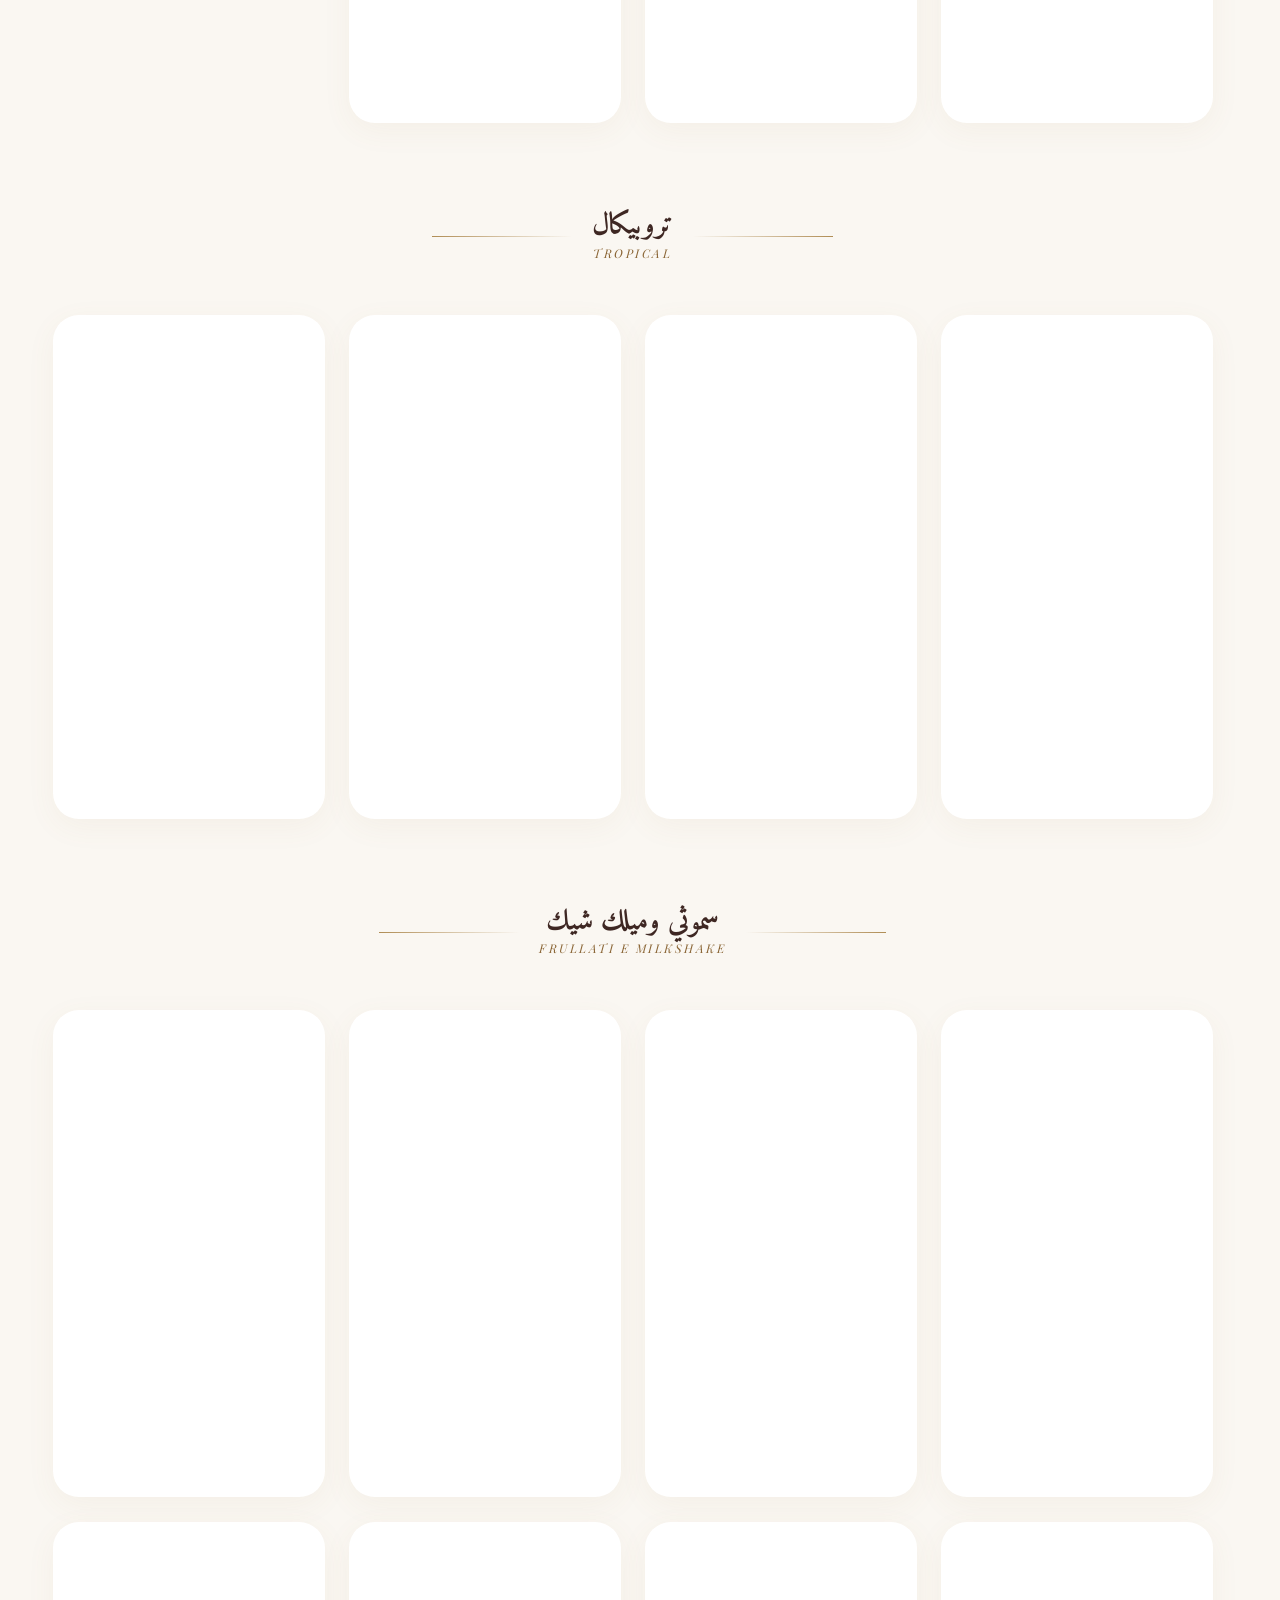
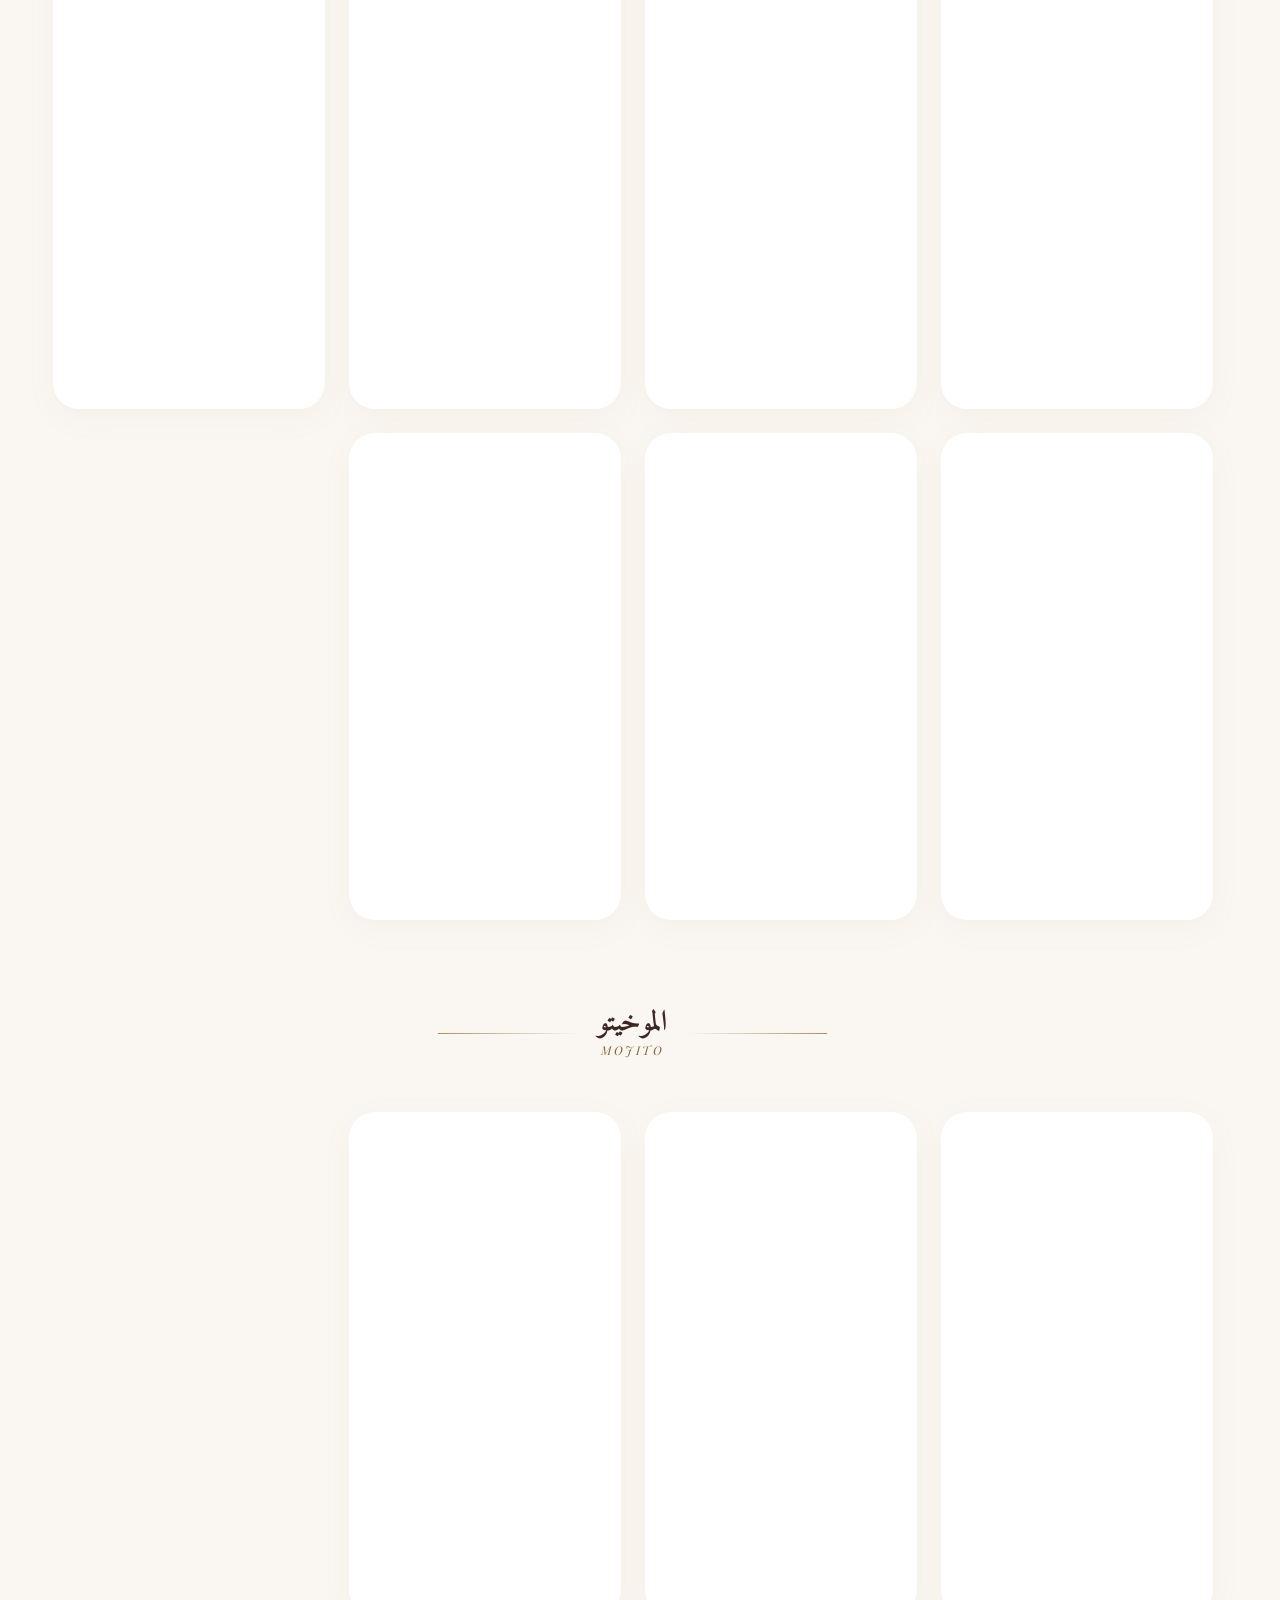
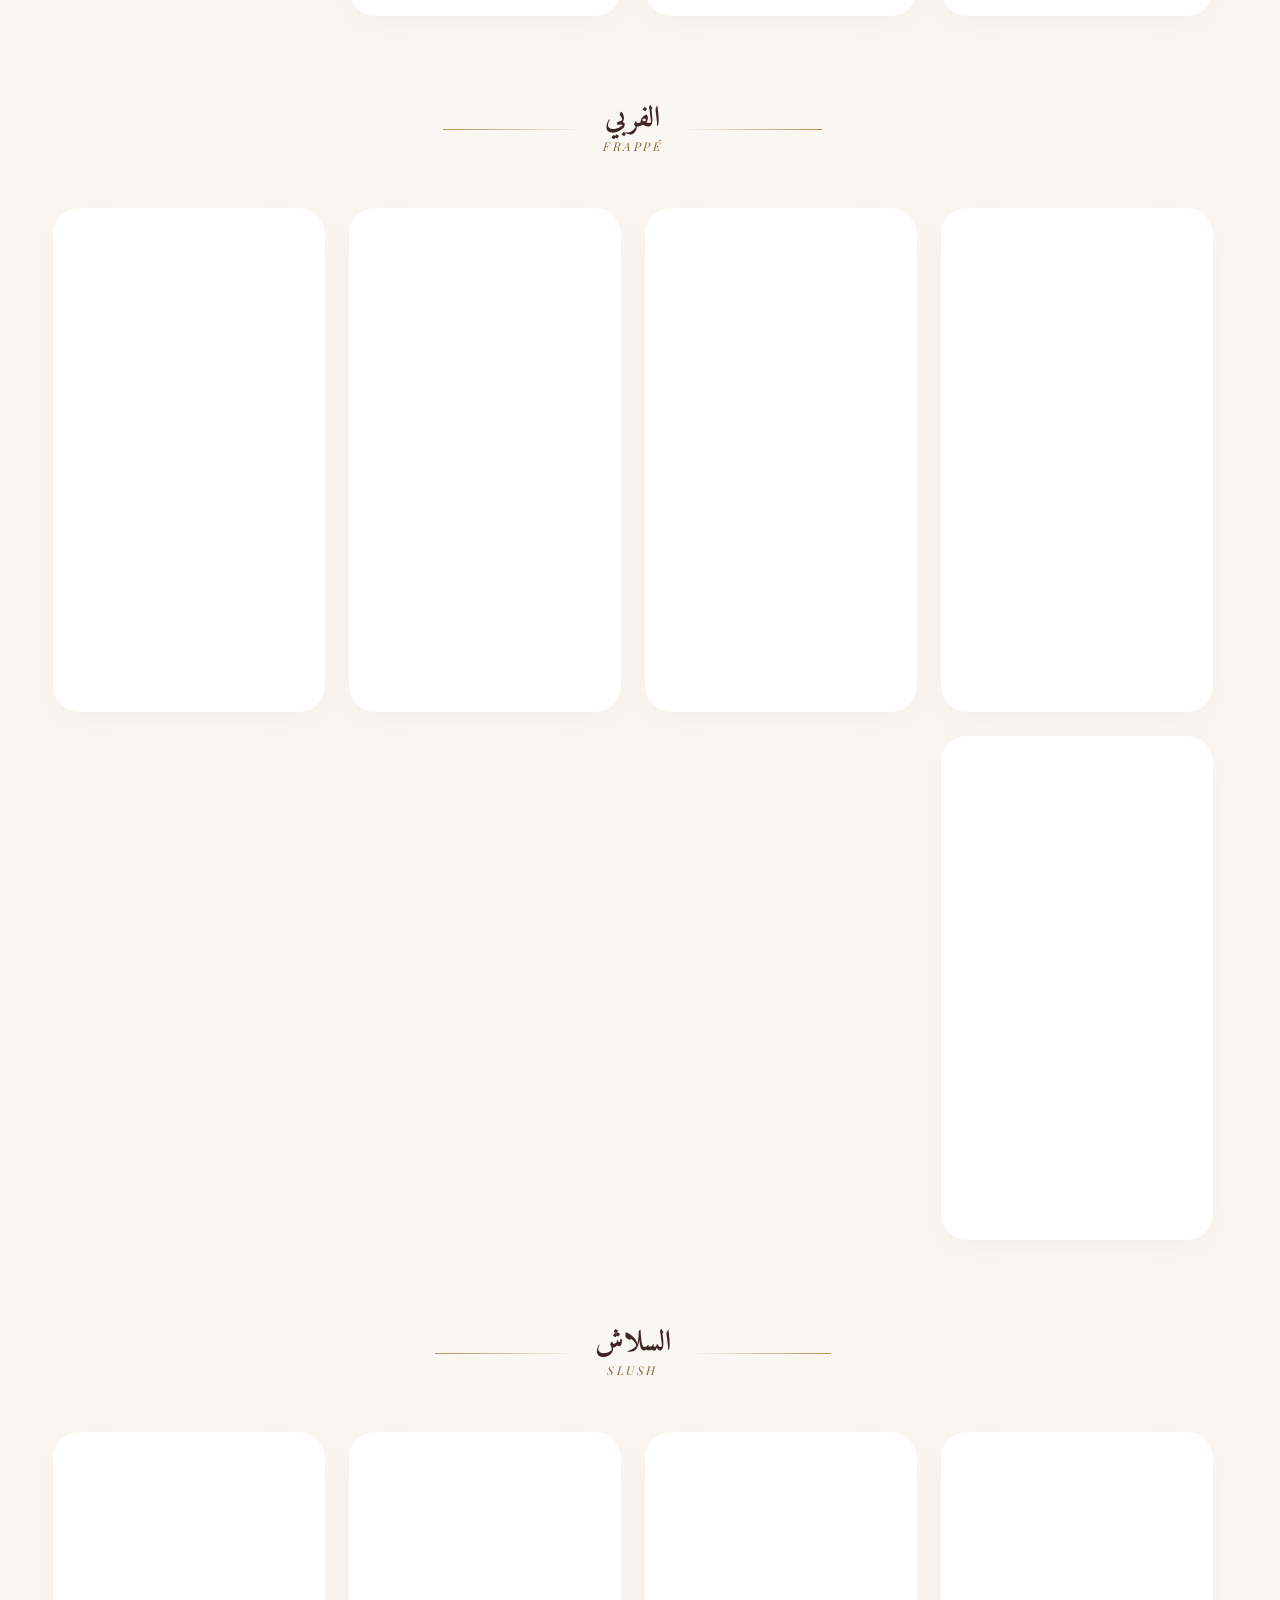
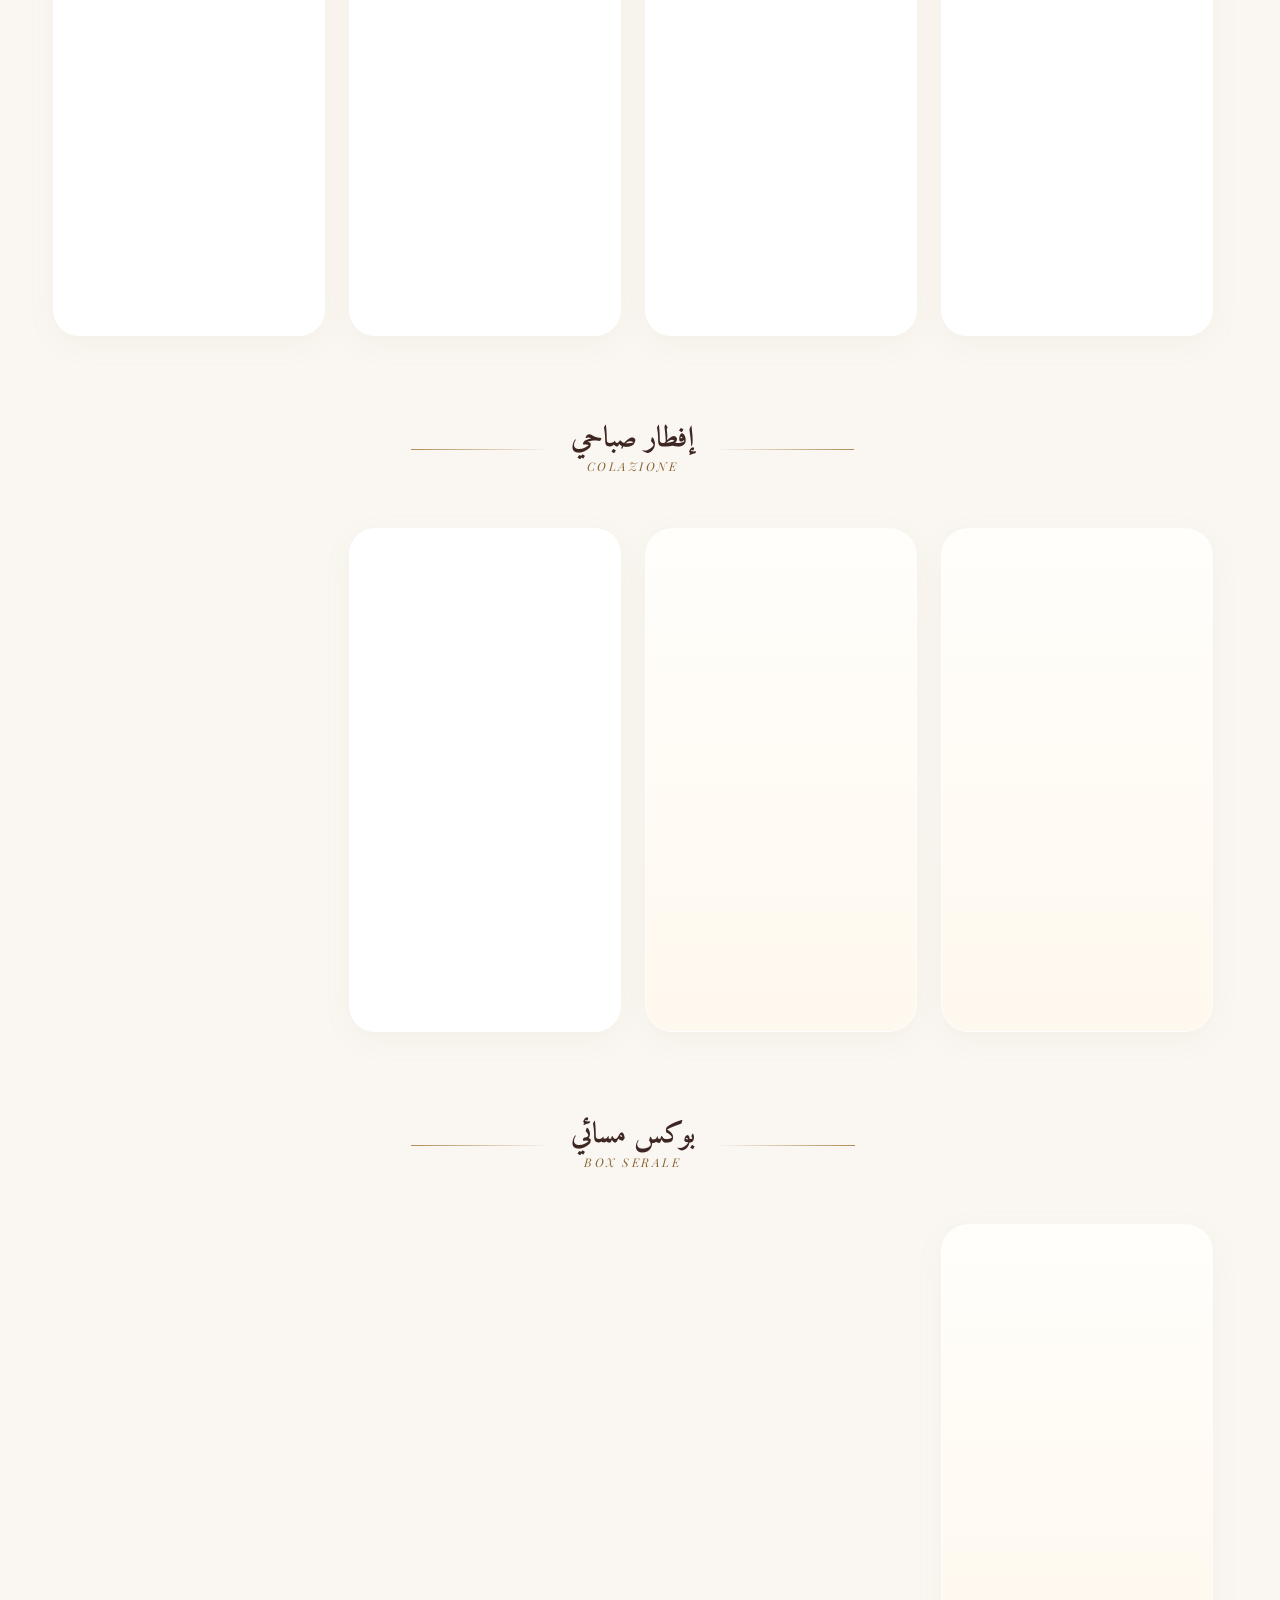
==== commit 50d418ec: "Point canonical/og/JSON-LD URLs to mdkh" ====
--- a/index.html
+++ b/index.html
@@ -11,7 +11,7 @@
     <meta name="author" content="KH IL VOSTRO CAFFE">
     <meta name="robots" content="index, follow">
     <meta name="theme-color" content="#A07845">
-    <link rel="canonical" href="https://menucaffe-debug.github.io/kh1/">
+    <link rel="canonical" href="https://menucaffe-debug.github.io/mdkh/">
     <link rel="icon" href="data:image/svg+xml,%3Csvg xmlns='http://www.w3.org/2000/svg' viewBox='0 0 64 64'%3E%3Crect width='64' height='64' rx='14' fill='%231C1C1E'/%3E%3Ctext x='32' y='43' font-family='Georgia,serif' font-size='30' font-weight='bold' fill='%23C69C6D' text-anchor='middle'%3EKH%3C/text%3E%3C/svg%3E">
     <link rel="apple-touch-icon" href="data:image/svg+xml,%3Csvg xmlns='http://www.w3.org/2000/svg' viewBox='0 0 64 64'%3E%3Crect width='64' height='64' fill='%231C1C1E'/%3E%3Ctext x='32' y='43' font-family='Georgia,serif' font-size='30' font-weight='bold' fill='%23C69C6D' text-anchor='middle'%3EKH%3C/text%3E%3C/svg%3E">
 
@@ -20,12 +20,12 @@
     <meta property="og:locale" content="ar_LY">
     <meta property="og:title" content="KH IL VOSTRO CAFFE | Menu">
     <meta property="og:description" content="اكتشف قائمتنا: قهوة، عصائر طازجة، تروبيكال، حلويات إيطالية، بانكيك وكريب — الزاوية، ليبيا.">
-    <meta property="og:url" content="https://menucaffe-debug.github.io/kh1/">
-    <meta property="og:image" content="https://menucaffe-debug.github.io/kh1/backg.webp">
+    <meta property="og:url" content="https://menucaffe-debug.github.io/mdkh/">
+    <meta property="og:image" content="https://menucaffe-debug.github.io/mdkh/backg.webp">
     <meta name="twitter:card" content="summary_large_image">
     <meta name="twitter:title" content="KH IL VOSTRO CAFFE | Menu">
     <meta name="twitter:description" content="قهوة، عصائر، تروبيكال وحلويات إيطالية — الزاوية، ليبيا.">
-    <meta name="twitter:image" content="https://menucaffe-debug.github.io/kh1/backg.webp">
+    <meta name="twitter:image" content="https://menucaffe-debug.github.io/mdkh/backg.webp">
 
     <!-- ===== Structured data (Menu) ===== -->
     <script type="application/ld+json">
@@ -33,8 +33,8 @@
       "@context": "https://schema.org",
       "@type": "CafeOrCoffeeShop",
       "name": "KH IL VOSTRO CAFFE",
-      "url": "https://menucaffe-debug.github.io/kh1/",
-      "image": "https://menucaffe-debug.github.io/kh1/backg.webp",
+      "url": "https://menucaffe-debug.github.io/mdkh/",
+      "image": "https://menucaffe-debug.github.io/mdkh/backg.webp",
       "telephone": "+218916666009",
       "servesCuisine": ["Italian", "Cafe"],
       "priceRange": "3-65 LYD",
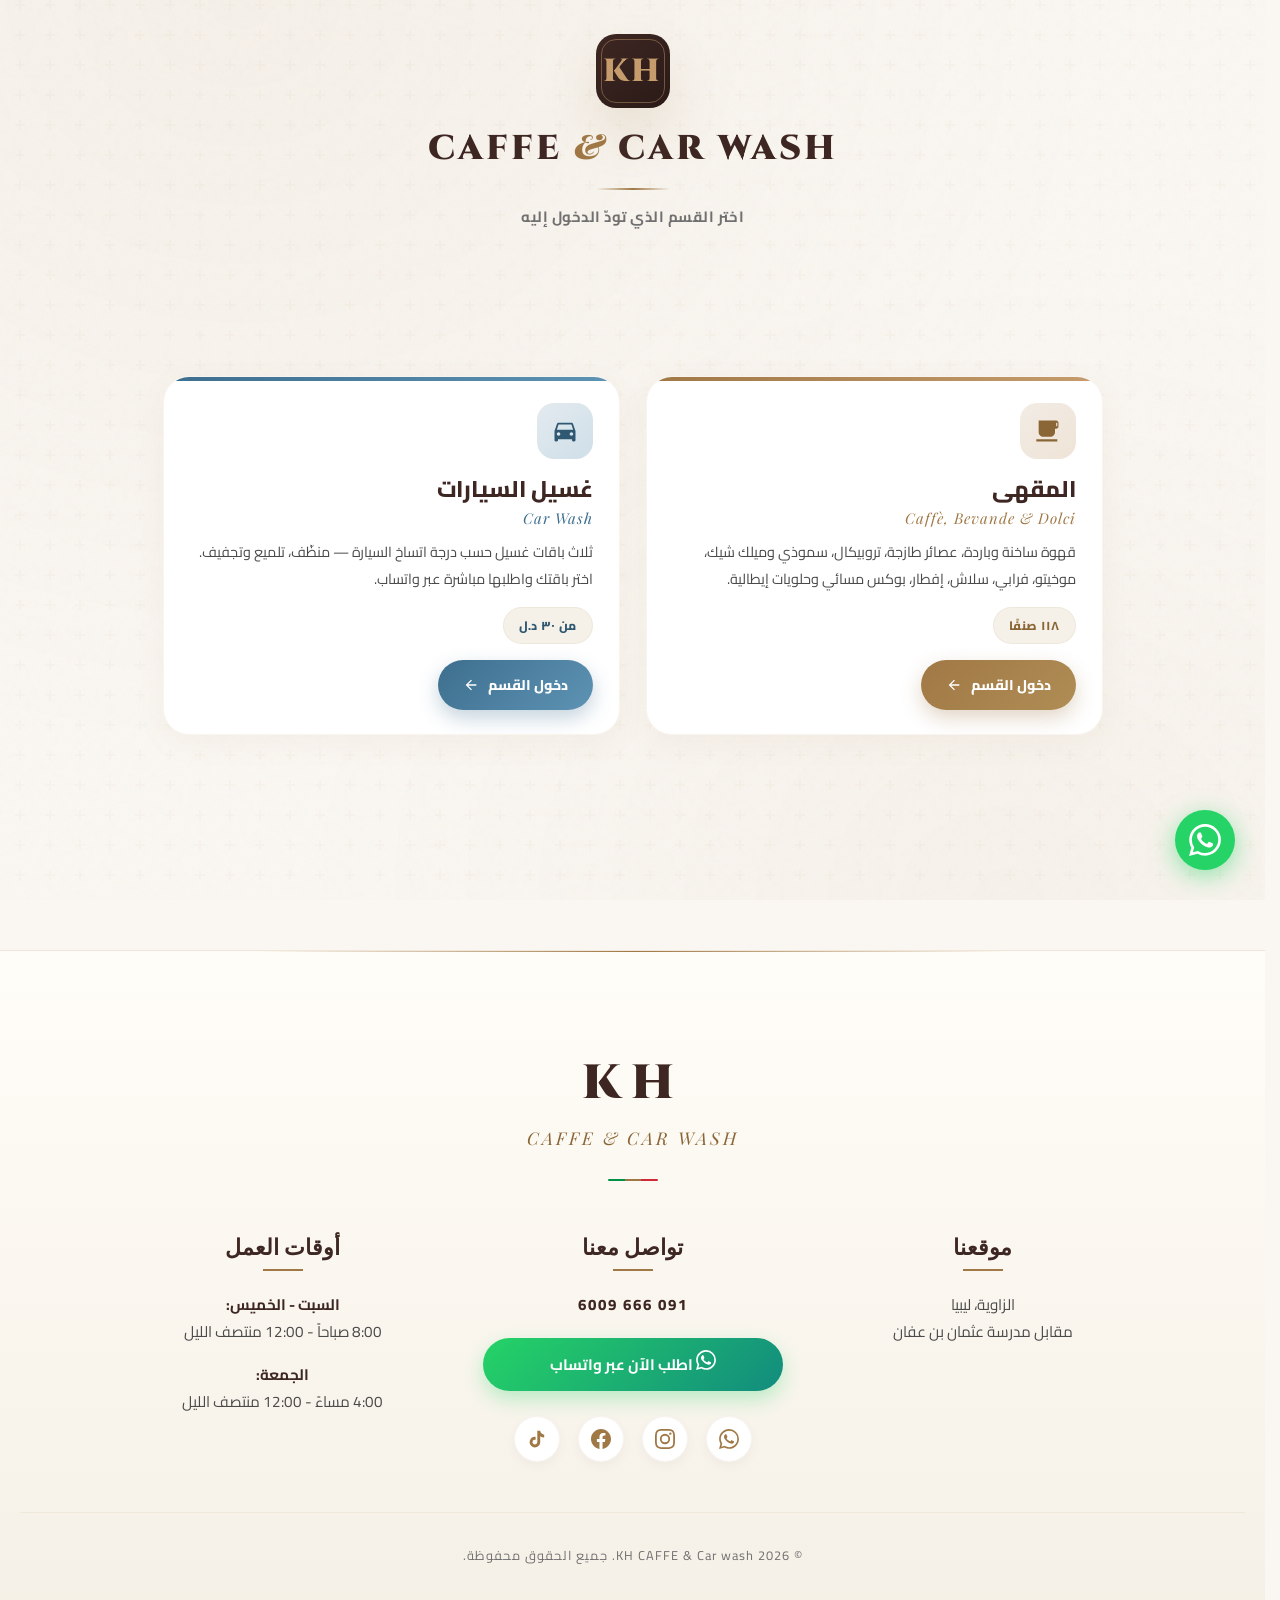
==== commit 68c17d1b: "Split into entry page + cafe menu + car wash section index.html -> entry page (KH CAFFE & Car wash) " ====
--- a/index.html
+++ b/index.html
@@ -3,12 +3,12 @@
 <head>
     <meta charset="UTF-8">
     <meta name="viewport" content="width=device-width, initial-scale=1.0, viewport-fit=cover">
-    <title>KH IL VOSTRO CAFFE | Menu</title>
+    <title>KH CAFFE &amp; Car wash | اختر القسم</title>
 
     <!-- ===== SEO & Social ===== -->
-    <meta name="description" content="قائمة KH IL VOSTRO CAFFE في الزاوية، ليبيا — قهوة ساخنة وباردة، عصائر طازجة، تروبيكال، سموذي وميلك شيك، موخيتو، فرابيتشينو، إفطار، بانكيك، كريب وتيراميسو. اطلب الآن عبر واتساب.">
-    <meta name="keywords" content="كافيه, منيو, قهوة, عصائر, حلويات, الزاوية, ليبيا, KH Caffe, menu, caffè">
-    <meta name="author" content="KH IL VOSTRO CAFFE">
+    <meta name="description" content="KH CAFFE &amp; Car wash في الزاوية، ليبيا — اختر قسمك: منيو المقهى (قهوة، عصائر، حلويات) أو قسم غسيل السيارات بثلاث باقات. اطلب عبر واتساب.">
+    <meta name="keywords" content="KH CAFFE, Car wash, غسيل سيارة, كافيه, منيو, الزاوية, ليبيا, menu">
+    <meta name="author" content="KH CAFFE &amp; Car wash">
     <meta name="robots" content="index, follow">
     <meta name="theme-color" content="#A07845">
     <link rel="canonical" href="https://menucaffe-debug.github.io/mdkh/">
@@ -16,38 +16,40 @@
     <link rel="apple-touch-icon" href="data:image/svg+xml,%3Csvg xmlns='http://www.w3.org/2000/svg' viewBox='0 0 64 64'%3E%3Crect width='64' height='64' fill='%231C1C1E'/%3E%3Ctext x='32' y='43' font-family='Georgia,serif' font-size='30' font-weight='bold' fill='%23C69C6D' text-anchor='middle'%3EKH%3C/text%3E%3C/svg%3E">
 
     <meta property="og:type" content="website">
-    <meta property="og:site_name" content="KH IL VOSTRO CAFFE">
+    <meta property="og:site_name" content="KH CAFFE &amp; Car wash">
     <meta property="og:locale" content="ar_LY">
-    <meta property="og:title" content="KH IL VOSTRO CAFFE | Menu">
-    <meta property="og:description" content="اكتشف قائمتنا: قهوة، عصائر طازجة، تروبيكال، حلويات إيطالية، بانكيك وكريب — الزاوية، ليبيا.">
+    <meta property="og:title" content="KH CAFFE &amp; Car wash | اختر القسم">
+    <meta property="og:description" content="منيو المقهى أو أسعار غسيل السيارات — اختر القسم واطلب عبر واتساب. الزاوية، ليبيا.">
     <meta property="og:url" content="https://menucaffe-debug.github.io/mdkh/">
     <meta property="og:image" content="https://menucaffe-debug.github.io/mdkh/backg.webp">
     <meta name="twitter:card" content="summary_large_image">
-    <meta name="twitter:title" content="KH IL VOSTRO CAFFE | Menu">
-    <meta name="twitter:description" content="قهوة، عصائر، تروبيكال وحلويات إيطالية — الزاوية، ليبيا.">
+    <meta name="twitter:title" content="KH CAFFE &amp; Car wash | اختر القسم">
+    <meta name="twitter:description" content="منيو المقهى أو أسعار غسيل السيارات — اختر القسم. الزاوية، ليبيا.">
     <meta name="twitter:image" content="https://menucaffe-debug.github.io/mdkh/backg.webp">
 
-    <!-- ===== Structured data (Menu) ===== -->
+    <!-- ===== Structured data ===== -->
     <script type="application/ld+json">
     {
       "@context": "https://schema.org",
-      "@type": "CafeOrCoffeeShop",
-      "name": "KH IL VOSTRO CAFFE",
+      "@type": "LocalBusiness",
+      "name": "KH CAFFE & Car wash",
       "url": "https://menucaffe-debug.github.io/mdkh/",
       "image": "https://menucaffe-debug.github.io/mdkh/backg.webp",
       "telephone": "+218916666009",
-      "servesCuisine": ["Italian", "Cafe"],
-      "priceRange": "3-65 LYD",
       "address": {
         "@type": "PostalAddress",
         "streetAddress": "الزاوية، مقابل مدرسة عثمان بن عفان",
         "addressLocality": "الزاوية",
         "addressCountry": "LY"
       },
-      "openingHoursSpecification": [
-        { "@type": "OpeningHoursSpecification", "dayOfWeek": ["Saturday","Sunday","Monday","Tuesday","Wednesday","Thursday"], "opens": "08:00", "closes": "24:00" },
-        { "@type": "OpeningHoursSpecification", "dayOfWeek": "Friday", "opens": "16:00", "closes": "24:00" }
-      ],
+      "hasOfferCatalog": {
+        "@type": "OfferCatalog",
+        "name": "الأقسام",
+        "itemListElement": [
+          { "@type": "Offer", "itemOffered": { "@type": "Menu", "name": "منيو المقهى", "url": "https://menucaffe-debug.github.io/mdkh/cafe.html" } },
+          { "@type": "Offer", "itemOffered": { "@type": "Service", "name": "غسيل السيارات", "url": "https://menucaffe-debug.github.io/mdkh/carwash.html" } }
+        ]
+      },
       "sameAs": [
         "https://www.instagram.com/kh_caffe_car.wash",
         "https://www.facebook.com/share/198NMEVky1/",
@@ -60,320 +62,91 @@
     <link rel="preconnect" href="https://fonts.googleapis.com">
     <link rel="preconnect" href="https://fonts.gstatic.com" crossorigin>
     <link href="https://fonts.googleapis.com/css2?family=Amiri:ital,wght@0,400;0,700;1,400&family=Playfair+Display:ital,wght@0,400;0,600;0,900;1,400&family=Cinzel:wght@400;700;900&family=Cairo:wght@300;400;600;700;800&display=swap" rel="stylesheet">
-    <style>
-        :root{--gold:#A07845;--gold-d:#8A6535;--gold-l:#C69C6D;--gold-s:#B08D55;--dk:#1C1C1E;--espresso:#3E2723;--t2:#4A4A4A;--t3:#707070;--bg:#FAF7F2;--wm:#FFFFFF;--cr:#F5F1E9;--cd:#FFFFFF;--bd:rgba(160,120,69,.08);--sh-s:0 8px 30px rgba(160,120,69,.06);--sh-g:0 25px 50px rgba(160,120,69,.15)}
-        *{margin:0;padding:0;box-sizing:border-box;-webkit-tap-highlight-color:transparent;-webkit-text-size-adjust:100%;text-size-adjust:100%}html{scroll-behavior:smooth;overscroll-behavior-y:none;scrollbar-gutter:stable}
-        body{font-family:'Cairo',sans-serif;background:var(--bg);color:var(--dk);overflow-x:hidden;position:relative;overscroll-behavior-y:none}
-
-        /* Premium Background Textures */
-        #bg-canvas{position:fixed;top:0;left:0;width:100%;height:100%;z-index:0;pointer-events:none}
-        .bg-t{position:fixed;inset:0;z-index:0;pointer-events:none;opacity:.03;background-image:url("data:image/svg+xml,%3Csvg width='60' height='60' viewBox='0 0 60 60' xmlns='http://www.w3.org/2000/svg'%3E%3Cg fill='none' fill-rule='evenodd'%3E%3Cg fill='%23A07845' fill-opacity='1'%3E%3Cpath d='M36 34v-4h-2v4h-4v2h4v4h2v-4h4v-2h-4zm0-30V0h-2v4h-4v2h4v4h2V6h4V4h-4zM6 34v-4H4v4H0v2h4v4h2v-4h4v-2H6zM6 4V0H4v4H0v2h4v4h2V6h4V4H6z'/%3E%3C/g%3E%3C/g%3E%3C/svg%3E")}
-        .bg-g{position:fixed;inset:0;z-index:0;pointer-events:none;background:radial-gradient(ellipse at 20% 0%,rgba(160,120,69,.05) 0%,transparent 60%),radial-gradient(ellipse at 80% 100%,rgba(160,120,69,.04) 0%,transparent 50%)}
-        .bg-grain{position:fixed;inset:0;z-index:1;pointer-events:none;opacity:.4;background-image:url("data:image/svg+xml,%3Csvg viewBox='0 0 200 200' xmlns='http://www.w3.org/2000/svg'%3E%3Cfilter id='noise'%3E%3CfeTurbulence type='fractalNoise' baseFrequency='0.65' numOctaves='3' stitchTiles='stitch'/%3E%3C/filter%3E%3Crect width='100%25' height='100%25' filter='url(%23noise)' opacity='0.08'/%3E%3C/svg%3E");mix-blend-mode:multiply}
-
-        /* Hero Section */
-        .hero{position:relative;width:100%;height:85vh;min-height:550px;overflow:hidden;z-index:5;display:flex;align-items:center;justify-content:center;padding-bottom:6vh}
-        .hero-i{position:absolute;top:0;left:0;width:100%;height:100%;object-fit:cover;object-position:center 40%;z-index:1;background:var(--cr)}
-        .hero-g{position:absolute;inset:0;z-index:2;background:linear-gradient(180deg,rgba(0,0,0,.2) 0%,rgba(0,0,0,0) 35%,rgba(0,0,0,.25) 70%,rgba(0,0,0,.85) 100%)}
-        .cbox{position:relative;z-index:10;background:rgba(255,255,255,.05);backdrop-filter:blur(20px) saturate(1.5);-webkit-backdrop-filter:blur(20px) saturate(1.5);border:1px solid rgba(255,255,255,.15);border-radius:16px;padding:45px 80px;text-align:center;box-shadow:0 30px 70px rgba(0,0,0,.25)}
-        .cbox > *{opacity:0;animation:fadeUp 1s cubic-bezier(.19,1,.22,1) forwards}
-        .cbox .mg{animation-delay:.2s}.cbox .itd{animation-delay:.45s}.cbox .hero-tagline{animation-delay:.65s}
-        @keyframes fadeUp{from{opacity:0;transform:translateY(20px)}to{opacity:1;transform:translateY(0)}}
-        .mg{font-family:'Cinzel',serif;font-size:5.5rem;font-weight:900;color:#fff;line-height:1;text-shadow:0 6px 30px rgba(0,0,0,.5);letter-spacing:12px;margin-bottom:16px}
-        .itd{width:60px;height:2px;background:linear-gradient(90deg,#009246 33%,#fff 33%,#fff 66%,#CE2B37 66%);margin:0 auto 24px;border-radius:2px}
-        .hero-tagline{font-family:'Playfair Display',serif;font-style:italic;color:rgba(255,255,255,.9);font-size:1.2rem;letter-spacing:2px;text-shadow:0 2px 10px rgba(0,0,0,.4)}
-        .hero-scroll{position:absolute;bottom:35px;left:50%;transform:translateX(-50%);z-index:10;color:rgba(255,255,255,.5);font-size:.65rem;letter-spacing:2px;text-align:center;animation:fl 3s ease-in-out infinite;text-transform:uppercase;font-weight:600}
-        .hero-scroll svg{width:20px;height:20px;margin:0 auto 6px;fill:rgba(255,255,255,.5)}
-        @keyframes fl{0%,100%{transform:translateX(-50%) translateY(0)}50%{transform:translateX(-50%) translateY(-6px)}}
-
-        .fbar{position:sticky;top:0;z-index:50;background:rgba(250,247,242,.98);backdrop-filter:blur(30px) saturate(1.4);-webkit-backdrop-filter:blur(30px) saturate(1.4);padding:18px 0;border-bottom:1px solid var(--bd);overflow-x:auto;white-space:nowrap;-webkit-overflow-scrolling:touch;box-shadow:0 6px 25px rgba(0,0,0,.02)}
-        .fbar::-webkit-scrollbar{display:none}
-        .fc{display:flex;gap:12px;padding:0 20px;max-width:1200px;margin:0 auto}
-        .fb{background:var(--wm);border:1px solid var(--bd);padding:12px 24px;border-radius:35px;font-family:'Cairo',sans-serif;font-weight:700;font-size:.8rem;color:var(--t2);cursor:pointer;transition:all .35s cubic-bezier(.4,0,.2,1);flex-shrink:0;position:relative;overflow:hidden;display:flex;align-items:center;gap:6px}
-        .fb::before{content:'';position:absolute;inset:0;background:linear-gradient(135deg,var(--gold),var(--gold-l));opacity:0;transition:opacity .35s;border-radius:35px}
-        .fb span{position:relative;z-index:1}.fb .ar{font-size:.8rem}.fb .it{font-size:.62rem;font-weight:600;color:var(--t3);opacity:1}
-        .fb.on{border-color:transparent;box-shadow:0 12px 30px rgba(160,120,69,.3);transform:scale(1.08)}.fb.on::before{opacity:1}.fb.on span{color:#fff}.fb.on .it{color:rgba(255,255,255,.9)}
-        .fb:disabled{opacity:.6;cursor:default}
-
-        .shd{grid-column:1/-1;text-align:center;padding:90px 0 20px;opacity:0;transform:translateY(15px);animation:hI .8s ease forwards}
-        @keyframes hI{to{opacity:1;transform:translateY(0)}}
-        .sti{font-family:'Amiri',serif;font-size:2.8rem;font-weight:600;font-style:italic;background:linear-gradient(135deg,var(--espresso),var(--gold-d));-webkit-background-clip:text;-webkit-text-fill-color:transparent;letter-spacing:4px;margin-bottom:8px}        .sta{font-family:'Cairo',sans-serif;font-size:.9rem;font-weight:700;color:var(--gold-d);letter-spacing:5px;margin-bottom:18px;text-transform:uppercase}
-        .so{display:flex;align-items:center;justify-content:center;gap:14px}.sol{width:70px;height:1px;background:linear-gradient(90deg,transparent,var(--gold),transparent)}.sod{width:8px;height:8px;background:var(--gold);transform:rotate(45deg);flex-shrink:0;box-shadow:0 0 10px rgba(160,120,69,.4)}
-
-        .sec-desc{grid-column:1/-1;text-align:center;margin:5px auto 40px;max-width:90%;opacity:0;transform:translateY(10px);animation:hI .8s ease forwards .2s}
-        .sec-desc span{display:inline-block;font-family:'Cairo',sans-serif;font-size:.9rem;font-weight:600;color:var(--espresso);background:linear-gradient(135deg,rgba(160,120,69,.08),rgba(160,120,69,.03));border:1px solid rgba(160,120,69,.2);padding:14px 32px;border-radius:50px;box-shadow:0 5px 20px rgba(160,120,69,.08);line-height:1.6;letter-spacing:.5px}
-        .sec-desc span::before,.sec-desc span::after{content:'✦';color:var(--gold);font-size:.7rem;margin:0 10px;vertical-align:middle}
-
-        .sub-hdr{grid-column:1/-1;display:flex;align-items:center;justify-content:center;gap:20px;margin:65px 0 30px;opacity:0;animation:hI .8s ease forwards;position:relative}
-        .sub-hdr .sub-line{height:1px;width:80px;background:linear-gradient(90deg,transparent,var(--gold-s));flex-shrink:0}
-        .sub-hdr .sub-line.right{background:linear-gradient(90deg,var(--gold-s),transparent)}
-        .sub-hdr .sub-dot{width:6px;height:6px;background:var(--gold);transform:rotate(45deg);box-shadow:0 0 8px rgba(160,120,69,.3)}
-        .sub-hdr .sub-badge{display:flex;flex-direction:column;align-items:center;gap:4px;position:relative}
-        .sub-hdr .sub-ar{font-family:'Amiri',serif;font-size:1.7rem;font-weight:700;color:var(--espresso);line-height:1}
-        .sub-hdr .sub-it{font-family:'Playfair Display',serif;font-size:.75rem;font-style:italic;color:var(--gold-d);letter-spacing:2.5px;text-transform:uppercase}
-        @media(min-width:768px){.sub-hdr .sub-line{width:140px}}
-        @media(max-width:480px){.sub-hdr .sub-line{width:40px}.sub-hdr .sub-ar{font-size:1.4rem}}
-
-        .grd{display:grid;grid-template-columns:repeat(2,1fr);gap:16px;padding:10px 16px 60px;max-width:1200px;margin:0 auto;position:relative;z-index:10;align-items:stretch;transition:opacity .3s ease, transform .3s ease}
-        .card{background:var(--cd);border:1px solid rgba(255,255,255,.6);border-radius:24px;overflow:hidden;box-shadow:var(--sh-s);cursor:pointer;display:flex;flex-direction:column;transition:transform .5s cubic-bezier(.4,0,.2,1),box-shadow .5s;opacity:0;transform:translateY(25px);animation:cI .6s ease forwards;position:relative;content-visibility:auto;contain-intrinsic-size:auto 360px}
-        .card::before{content:'';position:absolute;inset:0;border-radius:24px;padding:1px;background:linear-gradient(135deg,rgba(160,120,69,.3),transparent);-webkit-mask:linear-gradient(#fff 0 0) content-box,linear-gradient(#fff 0 0);-webkit-mask-composite:xor;mask-composite:exclude;opacity:0;transition:opacity .4s;z-index:1;pointer-events:none}
-        .card:hover{transform:translateY(-10px);box-shadow:var(--sh-g)}
-        .card:focus-visible{outline:3px solid var(--gold);outline-offset:4px;transform:translateY(-10px);box-shadow:var(--sh-g)}
-        .card:hover::before{opacity:1}
-        .card:active{transform:scale(.98)!important;transition-duration:.1s}
-        @keyframes cI{to{opacity:1;transform:translateY(0)}}
-
-        .card.is-box{background:linear-gradient(180deg,#FFFEFB,#FFF8EE)}
-        .ib{width:100%;height:210px;background:linear-gradient(145deg,var(--cr),#EDE7DB);overflow:hidden;position:relative;box-shadow:inset 0 -20px 30px -20px rgba(0,0,0,.05)}
-        .ib::before{content:'';position:absolute;top:0;left:0;right:0;height:30%;background:linear-gradient(180deg,rgba(255,255,255,.1),transparent);z-index:3;pointer-events:none}
-        /* Shimmer placeholder shown while an item image is still loading */
-        .ib::after{content:'';position:absolute;inset:0;background:linear-gradient(100deg,rgba(255,255,255,0) 40%,rgba(255,255,255,.55) 50%,rgba(255,255,255,0) 60%);background-size:200% 100%;animation:shimmer 1.4s ease-in-out infinite;z-index:2;pointer-events:none;opacity:1;transition:opacity .3s ease}
-        .ib.loaded::after{opacity:0}
-        @keyframes shimmer{0%{background-position:150% 0}100%{background-position:-50% 0}}
-        .ci{width:100%;height:100%;display:block;object-fit:cover;object-position:center center;transition:transform 1s cubic-bezier(.25,.46,.45,.94),opacity .5s ease;filter:saturate(1.05) contrast(1.02);opacity:0}
-        .ci.loaded{opacity:1}
-        .card:hover .ci{transform:scale(1.08)}
-
-        .bdy{padding:16px 12px 18px;text-align:center;flex-grow:1;display:flex;flex-direction:column;justify-content:space-between;background:#fff;position:relative}
-        .card.is-box .bdy{background:linear-gradient(180deg,#FFF8EE,#FFF)}
-        .nar{font-family:'Amiri',serif;font-size:1.2rem;font-weight:700;color:var(--dk);line-height:1.35;margin-bottom:2px}
-        .nen{font-family:'Playfair Display',serif;font-size:.65rem;color:var(--t3);font-style:italic;text-transform:uppercase;margin-bottom:8px;letter-spacing:.5px}
-        .prc{font-family:'Cairo',sans-serif;font-weight:800;color:var(--gold-d);font-size:1rem;background:linear-gradient(135deg,#FFFCF5,#FFF8EB);padding:10px 0;border-radius:12px;display:block;width:100%;border:1px solid rgba(160,120,69,.1);box-shadow:0 3px 8px rgba(0,0,0,0.02);margin-top:auto}
-        .cbp{font-family:'Cairo',sans-serif;font-weight:700;font-size:.72rem;color:var(--espresso);background:linear-gradient(135deg,rgba(160,120,69,.08),rgba(160,120,69,.03));padding:8px 4px;border-radius:8px;display:block;width:100%;border:1px solid rgba(160,120,69,.12);text-align:center;line-height:1.5}
-        .po{display:flex;align-items:center;justify-content:center;gap:8px;margin-bottom:6px;padding-bottom:6px;border-bottom:1px solid rgba(160,120,69,.08)}
-        .pt{font-weight:700;color:var(--t2);font-size:.7rem;display:flex;align-items:center;gap:3px}
-        .pt .sz{color:var(--gold-d);font-weight:600;font-size:.65rem;min-width:14px}.pv{color:var(--dk);font-weight:700;font-size:.75rem}
-
-       /* ===== Professional Modal Effect =====
-          Only `transform` is animated now. The old rule animated
-          `filter: blur(8px) brightness(0.9)` across .hero/.fbar/.grd/.mft,
-          which forced a full re-rasterisation of the page on EVERY frame —
-          .grd alone is ~15000px tall — and that is what stuttered when the
-          sheet closed. The single backdrop-filter on .dba now does all of
-          the blurring in one viewport-sized pass instead.
-          Permanent `will-change` is gone too: it used to pin four huge
-          composited layers in memory for the lifetime of the page. */
-.hero, .fbar, .grd, .mft {
-    transition: transform 0.45s cubic-bezier(.4,0,.2,1);
-}
-body.modal-active .hero,
-body.modal-active .fbar,
-body.modal-active .grd,
-body.modal-active .mft {
-    transform: scale(0.96);
-    /* no delay on the way back, so the page returns in sync with the sheet */
-    transition: transform 0.45s cubic-bezier(.4,0,.2,1);
-    pointer-events: none;
-}
-/* Locking the body without losing the visual scroll position (see lockScroll/unlockScroll) */
-body.modal-locked{position:fixed;left:0;right:0;width:100%}
-
-/* The backdrop now owns the whole blur effect (8px instead of 3px) since the
-   page sections behind it are no longer blurred themselves — one viewport-sized
-   pass instead of re-rasterising four huge layers. Only `opacity` transitions,
-   so nothing is recomputed while the sheet slides. */
-.dba{position:fixed;inset:0;z-index:900;background:rgba(28,28,30,.5);backdrop-filter:blur(8px);-webkit-backdrop-filter:blur(8px);opacity:0;pointer-events:none;transition:opacity .4s}
-.dba.on{opacity:1;pointer-events:all}.dba.cl{opacity:0;transition-duration:.3s}
-
-.dp{position:fixed;bottom:0;left:0;right:0;z-index:950;background:var(--wm);border-radius:32px 32px 0 0;max-height:92vh;overflow-y:auto;-webkit-overflow-scrolling:touch;overscroll-behavior:contain;touch-action:pan-y;transform:translateY(100%);transition:transform .5s cubic-bezier(.32,.72,0,1);opacity:0;box-shadow:0 -15px 80px rgba(0,0,0,.25);will-change:transform;padding-bottom:env(safe-area-inset-bottom,0px)}
-.dp::-webkit-scrollbar{display:none}
-.dp.on{transform:translateY(0);opacity:1}
-.dp.cl{transform:translateY(100%);opacity:0;transition:transform .4s cubic-bezier(.4,0,1,1), opacity .3s ease}
-.dp.dragging{transition:none!important}
-.dp:focus,.dp:focus-visible{outline:none}
-
-.phd{width:40px;height:4px;background:rgba(160,120,69,.15);border-radius:4px;margin:14px auto 0;cursor:grab}
-.pcl{position:absolute;top:18px;left:18px;width:38px;height:38px;border-radius:50%;border:none;background:rgba(255,255,255,.95);cursor:pointer;display:flex;align-items:center;justify-content:center;font-size:.9rem;color:var(--dk);transition:all .3s;z-index:5;box-shadow:0 4px 15px rgba(0,0,0,0.08)}
-.pcl:hover{background:var(--dk);color:#fff;transform:rotate(90deg)}
-.pic{width:100%;height:320px;max-height:45vh;background:linear-gradient(145deg,var(--cr),#E8E0D0);display:flex;align-items:center;justify-content:center;overflow:hidden;margin-top:6px;border-radius:32px 32px 0 0;position:relative}
-.pic::after{content:'';position:absolute;inset:0;background:linear-gradient(100deg,rgba(255,255,255,0) 40%,rgba(255,255,255,.55) 50%,rgba(255,255,255,0) 60%);background-size:200% 100%;animation:shimmer 1.4s ease-in-out infinite;z-index:2;pointer-events:none;opacity:1;transition:opacity .3s ease}
-/* Stop the infinite shimmer once the photo has arrived — an always-running
-   animation keeps a layer dirty for the lifetime of the open dialog. */
-.pic.loaded::after{opacity:0;animation:none}
-/* Soft dissolve into the white info panel instead of a hard horizontal cut. */
-.pic::before{content:'';position:absolute;left:0;right:0;bottom:0;height:56px;background:linear-gradient(to bottom,rgba(255,255,255,0),rgba(255,255,255,.92));z-index:1;pointer-events:none;opacity:0;transition:opacity .35s ease .1s}
-.pic.loaded::before{opacity:1}
-.pim{width:100%;height:100%;object-fit:cover;object-position:center center;transform:scale(.96);transition:transform 1s cubic-bezier(.25,.46,.45,.94) .15s,opacity .4s ease;filter:saturate(1.05) contrast(1.02);opacity:0}
-.dp.on .pim{transform:scale(1)}.pim.loaded{opacity:1}
-.pinf{padding:24px 24px 60px;text-align:center}
-.pna{font-family:'Amiri',serif;font-size:2.6rem;font-weight:700;color:var(--espresso);line-height:1.3;margin-bottom:8px;opacity:0;transform:translateY(18px)}.dp.on .pna{animation:pU .55s cubic-bezier(.19,1,.22,1) .12s forwards}
-.pni{font-family:'Playfair Display',serif;font-size:1rem;color:var(--t3);font-style:italic;letter-spacing:1.5px;margin-bottom:12px;opacity:0;transform:translateY(12px)}.dp.on .pni{animation:pU .55s cubic-bezier(.19,1,.22,1) .18s forwards}
-.pds{font-family:'Cairo',sans-serif;font-size:.9rem;font-weight:400;color:var(--t2);line-height:1.6;margin-bottom:8px;opacity:0;transform:translateY(10px)}.dp.on .pds{animation:pU .55s cubic-bezier(.19,1,.22,1) .22s forwards}
-.pnt{background:linear-gradient(135deg,rgba(160,120,69,.04),rgba(160,120,69,.01));border:1px solid rgba(160,120,69,.1);border-radius:16px;padding:16px 20px;margin-bottom:20px;text-align:center;opacity:0;transform:translateY(12px)}.dp.on .pnt{animation:pU .55s cubic-bezier(.19,1,.22,1) .26s forwards}
-.pnt-t{font-family:'Cairo',sans-serif;font-size:.82rem;font-weight:800;color:var(--dk);line-height:1.5;margin-bottom:8px}
-.pnt-custom{border:1px dashed var(--gold);background:linear-gradient(135deg,rgba(160,120,69,.05),rgba(255,255,255,0))}
-.pdc{display:flex;align-items:center;justify-content:center;gap:12px;margin-bottom:24px;opacity:0}.dp.on .pdc{animation:pIs .45s ease .3s forwards}
-.pdl{width:0;height:1.5px;background:var(--gold);transition:width .55s cubic-bezier(.19,1,.22,1) .32s}.dp.on .pdl{width:50px}
-.pdd{width:7px;height:7px;background:var(--gold);transform:rotate(45deg) scale(0);transition:transform .4s cubic-bezier(.34,1.56,.64,1) .32s}.dp.on .pdd{transform:rotate(45deg) scale(1)}
-.ppr{font-family:'Cairo',sans-serif;font-weight:800;font-size:1.8rem;color:var(--gold-d);opacity:0;transform:translateY(12px);margin-bottom:24px}.dp.on .ppr{animation:pU .55s cubic-bezier(.19,1,.22,1) .34s forwards}
-.ppb{display:inline-block;background:linear-gradient(135deg,#FFFCF5,#FFF8EB);padding:12px 40px;border-radius:12px;border:1px solid rgba(160,120,69,.08);box-shadow:0 4px 15px rgba(160,120,69,.06)}
-.pord{margin-top:18px;opacity:0;transform:translateY(12px)}.dp.on .pord{animation:pU .55s cubic-bezier(.19,1,.22,1) .44s forwards}
-.wa-order{display:inline-flex;align-items:center;justify-content:center;gap:10px;width:100%;max-width:340px;margin:0 auto;padding:14px 24px;border-radius:14px;background:linear-gradient(135deg,#25D366,#128C7E);color:#fff;text-decoration:none;font-family:'Cairo',sans-serif;font-weight:800;font-size:.95rem;letter-spacing:.3px;box-shadow:0 8px 22px rgba(37,211,102,.32);transition:transform .2s,box-shadow .2s,filter .2s}
-.wa-order:hover{transform:translateY(-3px);box-shadow:0 12px 28px rgba(37,211,102,.42);filter:brightness(1.04)}
-.wa-order:active{transform:translateY(0) scale(.98)}
-.wa-order:focus-visible{outline:3px solid #128C7E;outline-offset:3px}
-.wa-order svg{width:20px;height:20px;fill:#fff;flex-shrink:0}
-.pvs{display:none;flex-direction:column;gap:12px;width:100%;max-width:320px;margin:0 auto;opacity:0;transform:translateY(12px)}.dp.on .pvs{display:flex;animation:pU .55s cubic-bezier(.19,1,.22,1) .38s forwards}
-.pvi{display:flex;justify-content:space-between;align-items:center;background:#fff;padding:14px 16px;border-radius:12px;border:1px solid var(--bd);transition:background .2s;box-shadow:0 2px 10px rgba(0,0,0,0.02)}
-.pvi:hover{background:rgba(255,255,255,.9)}.pvn{font-family:'Cairo',sans-serif;font-weight:700;font-size:.95rem;color:var(--dk)}.pvpr{font-family:'Cairo',sans-serif;font-weight:800;font-size:1.05rem;color:var(--gold-d)}
-.pvr{display:flex;justify-content:space-between;align-items:center;background:#fff;padding:12px 16px;border-radius:12px;border:1px solid var(--bd);box-shadow:0 2px 10px rgba(0,0,0,0.02)}
-.vfn{font-family:'Amiri',serif;font-size:1.2rem;font-weight:700;color:var(--dk);flex:1;text-align:right;margin-left:8px}
-.vpc{display:flex;gap:10px}.vpb{display:flex;flex-direction:column;align-items:center;justify-content:center;background:rgba(255,255,255,.8);border:1px solid rgba(160,120,69,.12);border-radius:10px;padding:5px 12px;min-width:60px}
-.vsl{font-size:.65rem;color:var(--t2);margin-bottom:2px}.vpv{font-weight:800;color:var(--gold-d);font-size:.95rem}
-.pvs-center{gap:10px}.pvs-center .pvi{justify-content:center;gap:10px;background:#fff;border:1px solid var(--bd)}.pvs-center .pvn{text-align:center;font-family:'Amiri',serif;font-size:1.2rem;color:var(--dk)}.pvs-center .pvpr{font-size:.95rem;color:var(--gold-d)}.pvs-center .sep{color:var(--t3);font-size:.85rem}
-@keyframes pU{to{opacity:1;transform:translateY(0)}}@keyframes pIs{from{opacity:0;transform:scale(.85)}to{opacity:1;transform:scale(1)}}
-
-@media(min-width:768px){
-    .dp{left:50%;right:auto;width:550px;transform:translate(-50%,100%);border-radius:32px 32px 0 0}
-    .dp.on{transform:translate(-50%,0)}
-    .dp.cl{transform:translate(-50%,100%)}
-    .pic{height:330px;max-height:330px}.pna{font-size:3rem}.pinf{padding:40px 32px 80px}.mg{font-size:7rem}.cbox{padding:50px 90px}
-}
-        @media(min-width:768px){
-            .grd{grid-template-columns:repeat(4,1fr);gap:24px;padding:20px 20px 80px}.fc{justify-content:safe center;gap:12px;padding:0 20px}.fb{padding:12px 28px;font-size:.85rem}.sti{font-size:3rem}.ib{height:290px}.bdy{padding:20px 16px 24px}.nar{font-size:1.35rem}.nen{font-size:.7rem}.prc{font-size:1.05rem}.cbp{font-size:.8rem}.card{border-radius:26px}.card.is-box{border-radius:28px}.dp{left:50%;right:auto;width:550px;transform:translate(-50%,100%);border-radius:32px 32px 0 0}.dp.on{transform:translate(-50%,0)}.dp.cl{transform:translate(-50%,100%)}.pic{height:330px;max-height:330px}.pna{font-size:3rem}.pinf{padding:40px 32px 80px}.mg{font-size:7rem}.cbox{padding:50px 90px}
-        }
-
-        /* ===== Mobile: smoother scrolling =====
-           The sticky bar is 98% opaque, so a lighter blur is visually identical
-           but far cheaper to composite while scrolling on phones. */
-        @media(max-width:768px){
-            .fbar{backdrop-filter:blur(12px) saturate(1.3);-webkit-backdrop-filter:blur(12px) saturate(1.3);padding:14px 0}
-            .fb{padding:11px 20px;transition-property:transform,box-shadow,border-color,color}
-        }
-        @media(max-width:480px){
-            .cbox{padding:34px 20px}
-            .mg{font-size:4.2rem;letter-spacing:8px}
-            .hero-tagline{font-size:1rem;letter-spacing:1.4px}
-            .shd{padding:65px 0 15px}
-            .sti{font-size:2.2rem}
-        }
-
-        @media(max-width:380px){
-            .ib{height:170px}
-            .nar{font-size:1.05rem}
-            .grd{gap:12px;padding:8px 12px 50px}
-        }
-
-        @media(prefers-reduced-motion:reduce){
-            *{animation-duration:.01ms!important;animation-iteration-count:1!important;transition-duration:.01ms!important}
-        }
-
-        /* ===== Premium Professional Footer ===== */
-        .mft{position:relative;z-index:10;text-align:center;padding:100px 20px 60px;background:linear-gradient(180deg,#FFFDF8 0%,#F5F0E6 100%);border-top:1px solid var(--bd);margin-top:50px}
-        .mft::before{content:'';position:absolute;top:0;left:50%;transform:translateX(-50%);width:60%;height:1px;background:linear-gradient(90deg,transparent,var(--gold),transparent)}
-        .mfl{font-family:'Cinzel',serif;font-size:3rem;font-weight:900;color:var(--espresso);letter-spacing:10px;margin-bottom:10px}
-        .mfi{font-family:'Playfair Display',serif;font-size:1.1rem;color:var(--gold-d);font-style:italic;letter-spacing:3px;margin-bottom:30px}
-        .mfd{width:50px;height:2px;background:linear-gradient(90deg,#009246 33%,var(--gold) 33%,var(--gold) 66%,#CE2B37 66%);margin:0 auto 50px;border-radius:2px}
-        .mft-grid{display:grid;grid-template-columns:1fr;gap:50px;max-width:1000px;margin:0 auto 50px}
-        @media(min-width:768px){.mft-grid{grid-template-columns:repeat(3,1fr);text-align:center}}
-        .mft-col h4{font-family:'Playfair Display',serif;font-size:1.4rem;color:var(--espresso);margin-bottom:20px;font-weight:700;position:relative;display:inline-block;padding-bottom:10px}
-        .mft-col h4::after{content:'';position:absolute;bottom:0;left:50%;transform:translateX(-50%);width:40px;height:2px;background:var(--gold)}
-        .mft-col p, .mft-col a{font-family:'Cairo',sans-serif;font-size:.95rem;color:var(--t2);line-height:1.8;text-decoration:none;display:block;transition:color .2s}
-        .mft-col a:hover{color:var(--gold-d)}
-        .mft-phone{font-family:'Cairo',sans-serif;font-size:1.8rem;font-weight:800;color:var(--espresso)!important;letter-spacing:2px;margin-bottom:20px;display:block}
-        .mft-call-btn{display:inline-flex;align-items:center;gap:10px;background:linear-gradient(135deg,#25D366,#128C7E);color:#fff!important;padding:12px 30px;border-radius:35px;font-weight:700;font-size:.9rem;box-shadow:0 8px 20px rgba(37,211,102,.3);transition:transform .2s, box-shadow .2s}
-        .mft-call-btn:hover{transform:translateY(-3px);box-shadow:0 12px 25px rgba(37,211,102,.4)}
-        .mft-call-btn svg{width:20px;height:20px;fill:#fff}
-        .mft-social{display:flex;justify-content:center;gap:18px;margin-top:25px}
-        .mft-social a{width:46px;height:46px;border-radius:50%;background:#fff;border:1px solid var(--bd);display:flex;align-items:center;justify-content:center;color:var(--gold);transition:all .3s ease;box-shadow:0 4px 12px rgba(0,0,0,0.04)}
-        .mft-social a:hover{background:var(--gold);color:#fff;transform:translateY(-5px);box-shadow:0 10px 20px rgba(160,120,69,.3)}
-        .mft-social svg{width:20px;height:20px;fill:currentColor}
-        .mft-hours span{font-weight:700;color:var(--espresso)}
-        .mft-copy{font-size:.8rem;color:var(--t3);margin-top:40px;letter-spacing:1px;border-top:1px solid var(--bd);padding-top:30px}
-
-        /* Floating WhatsApp Button */
-        .fab-wa{position:fixed;bottom:calc(30px + env(safe-area-inset-bottom,0px));right:30px;z-index:800;width:60px;height:60px;background:#25D366;border-radius:50%;display:flex;align-items:center;justify-content:center;box-shadow:0 6px 25px rgba(37,211,102,.5);animation:fab-pulse 2s infinite;transition:transform .2s}
-        .fab-wa:hover{transform:scale(1.1)}
-        .fab-wa svg{width:32px;height:32px;fill:#fff}
-        @keyframes fab-pulse{0%{box-shadow:0 0 0 0 rgba(37,211,102,.5)}70%{box-shadow:0 0 0 20px rgba(37,211,102,0)}100%{box-shadow:0 0 0 0 rgba(37,211,102,0)}}
-
-        /* Mobile footer tweaks — placed AFTER the base rules above so they
-           actually win the cascade (same specificity, later wins). */
-        @media(max-width:768px){
-            .mft{padding:70px 18px 50px}
-            .mfl{font-size:2.4rem;letter-spacing:7px}
-            .mft-phone{font-size:1.5rem}
-            .fab-wa{right:calc(22px + env(safe-area-inset-right,0px))}
-        }
-    </style>
-    <link rel="stylesheet" href="cart.css">
-    <script defer src="config.js"></script>
-    <script defer src="cart.js"></script>
+    <link rel="stylesheet" href="pages.css">
 </head>
 <body>
-<canvas id="bg-canvas" aria-hidden="true"></canvas><div class="bg-t" aria-hidden="true"></div><div class="bg-g" aria-hidden="true"></div><div class="bg-grain" aria-hidden="true"></div>
+<div class="bg-t" aria-hidden="true"></div><div class="bg-g" aria-hidden="true"></div><div class="bg-grain" aria-hidden="true"></div>
 
-<header class="hero">
-    <img src="backg.webp" alt="KH Il Vostro Caffe Facade" class="hero-i" fetchpriority="high" decoding="async">
-    <div class="hero-g"></div>
-    <div class="cbox">
-        <h1 class="mg">KH</h1>
-        <div class="itd"></div>
-        <div class="hero-tagline">IL VOSTRO CAFFE & DOLCE</div>
+<main class="lw">
+
+    <div class="lw-brand">
+        <div class="lw-logo"><span>KH</span></div>
+        <h1 class="lw-name">CAFFE <em>&amp;</em> CAR WASH</h1>
+        <div class="lw-rule"></div>
+        <p class="lw-ask">اختر القسم الذي تودّ الدخول إليه</p>
     </div>
-    <div class="hero-scroll">
-        <svg viewBox="0 0 24 24"><path d="M12 22c1.1 0 2-.9 2-2V6.83l3.59 3.59c.39.39 1.02.39 1.41 0 .39-.39.39-1.02 0-1.41L12.7 2.7a.996.996 0 0 0-1.41 0L4.7 8.99c-.39.39-.39 1.02 0 1.41.39.39 1.02.39 1.41 0L10 6.83V20c0 1.1.9 2 2 2z" transform="rotate(180 12 12)"/></svg>
-        Menu
-    </div>
-</header>
 
-<div style="position:relative;z-index:10">
-<nav class="fbar" aria-label="تصنيفات المنيو"><div class="fc" id="fc">
-<div class="kh-search"><input id="khSearch" type="search" autocomplete="off" placeholder="🔍 ابحث في المنيو…" aria-label="بحث في المنيو"></div>
-<button class="fb on" onclick="fD('all',this)"><span class="ar">الكل</span><span class="it">Tutti</span></button>
-<button class="fb" onclick="fD('hotcoffee',this)"><span class="ar">قهوة وشاي ساخن</span><span class="it">Caffè e Tè Caldo</span></button>
-<button class="fb" onclick="fD('coldcoffee',this)"><span class="ar">قهوة وشاي بارد</span><span class="it">Caffè e Tè Freddo</span></button>
-<button class="fb" onclick="fD('juices',this)"><span class="ar">العصائر</span><span class="it">Succi</span></button>
-<button class="fb" onclick="fD('tropical',this)"><span class="ar">تروبيكال</span><span class="it">Tropical</span></button>
-<button class="fb" onclick="fD('smoothieshake',this)"><span class="ar">سموثي وميلك شيك</span><span class="it">Frullati e Milkshake</span></button>
-<button class="fb" onclick="fD('mojito',this)"><span class="ar">الموخيتو</span><span class="it">Mojito</span></button>
-<button class="fb" onclick="fD('frappe',this)"><span class="ar">الفربي</span><span class="it">Frappé</span></button>
-<button class="fb" onclick="fD('slush',this)"><span class="ar">السلاش</span><span class="it">Slush</span></button>
-<button class="fb" onclick="fD('breakfast',this)"><span class="ar">إفطار صباحي</span><span class="it">Colazione</span></button>
-<button class="fb" onclick="fD('eveningbox',this)"><span class="ar">بوكس مسائي</span><span class="it">Box Serale</span></button>
-<button class="fb" onclick="fD('dolci',this)"><span class="ar">الحلويات</span><span class="it">Dolci</span></button>
-</div></nav>
-<main class="grd" id="grid"></main>
+    <section class="lw-cards" aria-label="أقسام الموقع">
+
+        <!-- ===== قسم المقهى ===== -->
+        <a class="lw-card" href="cafe.html">
+            <span class="lw-ic">
+                <svg viewBox="0 0 24 24" aria-hidden="true"><path d="M20 3H4v10c0 2.21 1.79 4 4 4h6c2.21 0 4-1.79 4-4v-3h1c1.1 0 2-.9 2-2V5c0-1.1-.9-2-2-2zm0 5h-1V5h1v3zM2 21h18v-2H2v2z"/></svg>
+            </span>
+            <h2 class="lw-t">المقهى</h2>
+            <div class="lw-it">Caffè, Bevande &amp; Dolci</div>
+            <p class="lw-p">قهوة ساخنة وباردة، عصائر طازجة، تروبيكال، سموذي وميلك شيك، موخيتو، فرابي، سلاش، إفطار، بوكس مسائي وحلويات إيطالية.</p>
+            <span class="lw-meta">١١٨ صنفًا</span>
+            <span class="lw-go">
+                <span>دخول القسم</span>
+                <svg viewBox="0 0 24 24" aria-hidden="true"><path d="M20 11H7.83l5.59-5.59L12 4l-8 8 8 8 1.41-1.41L7.83 13H20v-2z"/></svg>
+            </span>
+        </a>
+
+        <!-- ===== قسم غسيل السيارات ===== -->
+        <a class="lw-card lw-card--wash" href="carwash.html">
+            <span class="lw-ic">
+                <svg viewBox="0 0 24 24" aria-hidden="true"><path d="M18.92 6.01C18.72 5.42 18.16 5 17.5 5h-11c-.66 0-1.21.42-1.42 1.01L3 12v8c0 .55.45 1 1 1h1c.55 0 1-.45 1-1v-1h12v1c0 .55.45 1 1 1h1c.55 0 1-.45 1-1v-8l-2.08-5.99zM6.5 16c-.83 0-1.5-.67-1.5-1.5S5.67 13 6.5 13s1.5.67 1.5 1.5S7.33 16 6.5 16zm11 0c-.83 0-1.5-.67-1.5-1.5s.67-1.5 1.5-1.5 1.5.67 1.5 1.5-.67 1.5-1.5 1.5zM5 11l1.5-4.5h11L19 11H5z"/></svg>
+            </span>
+            <h2 class="lw-t">غسيل السيارات</h2>
+            <div class="lw-it">Car Wash</div>
+            <p class="lw-p">ثلاث باقات غسيل حسب درجة اتساخ السيارة — منظّف، تلميع وتجفيف. اختر باقتك واطلبها مباشرة عبر واتساب.</p>
+            <span class="lw-meta">من ٣٠ د.ل</span>
+            <span class="lw-go">
+                <span>دخول القسم</span>
+                <svg viewBox="0 0 24 24" aria-hidden="true"><path d="M20 11H7.83l5.59-5.59L12 4l-8 8 8 8 1.41-1.41L7.83 13H20v-2z"/></svg>
+            </span>
+        </a>
+
+    </section>
+</main>
 
 <!-- Professional Footer -->
 <footer class="mft">
     <div class="mfl">KH</div>
-    <div class="mfi">IL VOSTRO CAFFE & DOLCE</div>
+    <div class="mfi">CAFFE &amp; CAR WASH</div>
     <div class="mfd"></div>
 
     <div class="mft-grid">
-        <!-- Location -->
         <div class="mft-col">
             <h4>موقعنا</h4>
             <p>الزاوية، ليبيا</p>
             <p>مقابل مدرسة عثمان بن عفان</p>
         </div>
 
-        <!-- Contact -->
         <div class="mft-col">
             <h4>تواصل معنا</h4>
             <a href="tel:0916666009" class="mft-phone">091 666 6009</a>
-            <a href="https://wa.me/218916666009" target="_blank" class="mft-call-btn">
+            <a href="https://wa.me/218916666009" target="_blank" rel="noopener" class="mft-call-btn">
                 <svg viewBox="0 0 24 24"><path d="M17.472 14.382c-.297-.149-1.758-.867-2.03-.967-.273-.099-.471-.148-.67.15-.197.297-.767.966-.94 1.164-.173.199-.347.223-.644.075-.297-.15-1.255-.463-2.39-1.475-.883-.788-1.48-1.761-1.653-2.059-.173-.297-.018-.458.13-.606.134-.133.298-.347.446-.52.149-.174.198-.298.298-.497.099-.198.05-.371-.025-.52-.075-.149-.669-1.612-.916-2.207-.242-.579-.487-.5-.669-.51-.173-.008-.371-.01-.57-.01-.198 0-.52.074-.792.372-.272.297-1.04 1.016-1.04 2.479 0 1.462 1.065 2.875 1.213 3.074.149.198 2.096 3.2 5.077 4.487.709.306 1.262.489 1.693.625.712.227 1.36.195 1.871.118.571-.085 1.758-.719 2.006-1.413.248-.694.248-1.289.173-1.413-.074-.124-.272-.198-.57-.347m-5.421 7.403h-.004a9.87 9.87 0 01-5.031-1.378l-.361-.214-3.741.982.998-3.648-.235-.374a9.86 9.86 0 01-1.51-5.26c.001-5.45 4.436-9.884 9.888-9.884 2.64 0 5.122 1.03 6.988 2.898a9.825 9.825 0 012.893 6.994c-.003 5.45-4.437 9.884-9.885 9.884m8.413-18.297A11.815 11.815 0 0012.05 0C5.495 0 .16 5.335.157 11.892c0 2.096.547 4.142 1.588 5.945L.057 24l6.305-1.654a11.882 11.882 0 005.683 1.448h.005c6.554 0 11.89-5.335 11.893-11.893a11.821 11.821 0 00-3.48-8.413z"/></svg>
                 اطلب الآن عبر واتساب
             </a>
             <div class="mft-social">
-                <a href="https://wa.me/218916666009" target="_blank" aria-label="WhatsApp">
+                <a href="https://wa.me/218916666009" target="_blank" rel="noopener" aria-label="WhatsApp">
                     <svg viewBox="0 0 24 24"><path d="M17.472 14.382c-.297-.149-1.758-.867-2.03-.967-.273-.099-.471-.148-.67.15-.197.297-.767.966-.94 1.164-.173.199-.347.223-.644.075-.297-.15-1.255-.463-2.39-1.475-.883-.788-1.48-1.761-1.653-2.059-.173-.297-.018-.458.13-.606.134-.133.298-.347.446-.52.149-.174.198-.298.298-.497.099-.198.05-.371-.025-.52-.075-.149-.669-1.612-.916-2.207-.242-.579-.487-.5-.669-.51-.173-.008-.371-.01-.57-.01-.198 0-.52.074-.792.372-.272.297-1.04 1.016-1.04 2.479 0 1.462 1.065 2.875 1.213 3.074.149.198 2.096 3.2 5.077 4.487.709.306 1.262.489 1.693.625.712.227 1.36.195 1.871.118.571-.085 1.758-.719 2.006-1.413.248-.694.248-1.289.173-1.413-.074-.124-.272-.198-.57-.347m-5.421 7.403h-.004a9.87 9.87 0 01-5.031-1.378l-.361-.214-3.741.982.998-3.648-.235-.374a9.86 9.86 0 01-1.51-5.26c.001-5.45 4.436-9.884 9.888-9.884 2.64 0 5.122 1.03 6.988 2.898a9.825 9.825 0 012.893 6.994c-.003 5.45-4.437 9.884-9.885 9.884m8.413-18.297A11.815 11.815 0 0012.05 0C5.495 0 .16 5.335.157 11.892c0 2.096.547 4.142 1.588 5.945L.057 24l6.305-1.654a11.882 11.882 0 005.683 1.448h.005c6.554 0 11.89-5.335 11.893-11.893a11.821 11.821 0 00-3.48-8.413z"/></svg>
                 </a>
-                <a href="https://www.instagram.com/kh_caffe_car.wash?igsh=b2oyYTNvMHhlZmVr" target="_blank" aria-label="Instagram">
+                <a href="https://www.instagram.com/kh_caffe_car.wash?igsh=b2oyYTNvMHhlZmVr" target="_blank" rel="noopener" aria-label="Instagram">
                     <svg viewBox="0 0 24 24"><path d="M12 2.163c3.204 0 3.584.012 4.85.07 3.252.148 4.771 1.691 4.919 4.919.058 1.265.069 1.645.069 4.849 0 3.205-.012 3.584-.069 4.849-.149 3.225-1.664 4.771-4.919 4.919-1.266.058-1.644.07-4.85.07-3.204 0-3.584-.012-4.849-.07-3.26-.149-4.771-1.699-4.919-4.92-.058-1.265-.07-1.644-.07-4.849 0-3.204.013-3.583.07-4.849.149-3.227 1.664-4.771 4.919-4.919 1.266-.057 1.645-.069 4.849-.069zM12 0C8.741 0 8.333.014 7.053.072 2.695.272.273 2.69.073 7.052.014 8.333 0 8.741 0 12c0 3.259.014 3.668.072 4.948.2 4.358 2.618 6.78 6.98 6.98C8.333 23.986 8.741 24 12 24c3.259 0 3.668-.014 4.948-.072 4.354-.2 6.782-2.618 6.979-6.98.059-1.28.073-1.689.073-4.948 0-3.259-.014-3.667-.072-4.947-.196-4.354-2.617-6.78-6.979-6.98C15.668.014 15.259 0 12 0zm0 5.838a6.162 6.162 0 100 12.324 6.162 6.162 0 000-12.324zM12 16a4 4 0 110-8 4 4 0 010 8zm6.406-11.845a1.44 1.44 0 100 2.881 1.44 1.44 0 000-2.881z"/></svg>
                 </a>
-                <a href="https://www.facebook.com/share/198NMEVky1/?mibextid=wwXIfr" target="_blank" aria-label="Facebook">
+                <a href="https://www.facebook.com/share/198NMEVky1/?mibextid=wwXIfr" target="_blank" rel="noopener" aria-label="Facebook">
                     <svg viewBox="0 0 24 24"><path d="M24 12.073c0-6.627-5.373-12-12-12s-12 5.373-12 12c0 5.99 4.388 10.954 10.125 11.854v-8.385H7.078v-3.47h3.047V9.43c0-3.007 1.792-4.669 4.533-4.669 1.312 0 2.686.235 2.686.235v2.953H15.83c-1.491 0-1.956.925-1.956 1.874v2.25h3.328l-.532 3.47h-2.796v8.385C19.612 23.027 24 18.062 24 12.073z"/></svg>
                 </a>
-                <a href="https://www.tiktok.com/@kh_car_wash?_r=1&_t=ZN-98YSj4m8hr0" target="_blank" aria-label="TikTok">
+                <a href="https://www.tiktok.com/@kh_car_wash?_r=1&_t=ZN-98YSj4m8hr0" target="_blank" rel="noopener" aria-label="TikTok">
                     <svg viewBox="0 0 24 24"><path d="M19.59 6.69a4.83 4.83 0 0 1-3.77-4.25V2h-3.45v13.67a2.89 2.89 0 0 1-5.2 1.74 2.89 2.89 0 0 1 2.31-4.64 2.93 2.93 0 0 1 .88.13V9.4a6.84 6.84 0 0 0-1-.05A6.33 6.33 0 0 0 5 20.1a6.34 6.34 0 0 0 10.86-4.43v-7a8.16 8.16 0 0 0 4.77 1.52v-3.4a4.85 4.85 0 0 1-1-.1z"/></svg>
                 </a>
             </div>
         </div>
 
-        <!-- Opening Hours -->
         <div class="mft-col mft-hours">
             <h4>أوقات العمل</h4>
             <p><span>السبت - الخميس:</span></p>
@@ -383,736 +156,13 @@
         </div>
     </div>
 
-    <div class="mft-copy">© 2025 KH IL VOSTRO CAFFE. جميع الحقوق محفوظة.</div>
+    <div class="mft-copy">© 2026 KH CAFFE &amp; Car wash. جميع الحقوق محفوظة.</div>
 </footer>
 
-</div>
-
 <!-- Floating WhatsApp Button -->
-<a href="https://wa.me/218916666009" target="_blank" class="fab-wa" aria-label="WhatsApp">
+<a href="https://wa.me/218916666009" target="_blank" rel="noopener" class="fab-wa" aria-label="WhatsApp">
     <svg viewBox="0 0 24 24"><path d="M17.472 14.382c-.297-.149-1.758-.867-2.03-.967-.273-.099-.471-.148-.67.15-.197.297-.767.966-.94 1.164-.173.199-.347.223-.644.075-.297-.15-1.255-.463-2.39-1.475-.883-.788-1.48-1.761-1.653-2.059-.173-.297-.018-.458.13-.606.134-.133.298-.347.446-.52.149-.174.198-.298.298-.497.099-.198.05-.371-.025-.52-.075-.149-.669-1.612-.916-2.207-.242-.579-.487-.5-.669-.51-.173-.008-.371-.01-.57-.01-.198 0-.52.074-.792.372-.272.297-1.04 1.016-1.04 2.479 0 1.462 1.065 2.875 1.213 3.074.149.198 2.096 3.2 5.077 4.487.709.306 1.262.489 1.693.625.712.227 1.36.195 1.871.118.571-.085 1.758-.719 2.006-1.413.248-.694.248-1.289.173-1.413-.074-.124-.272-.198-.57-.347m-5.421 7.403h-.004a9.87 9.87 0 01-5.031-1.378l-.361-.214-3.741.982.998-3.648-.235-.374a9.86 9.86 0 01-1.51-5.26c.001-5.45 4.436-9.884 9.888-9.884 2.64 0 5.122 1.03 6.988 2.898a9.825 9.825 0 012.893 6.994c-.003 5.45-4.437 9.884-9.885 9.884m8.413-18.297A11.815 11.815 0 0012.05 0C5.495 0 .16 5.335.157 11.892c0 2.096.547 4.142 1.588 5.945L.057 24l6.305-1.654a11.882 11.882 0 005.683 1.448h.005c6.554 0 11.89-5.335 11.893-11.893a11.821 11.821 0 00-3.48-8.413z"/></svg>
 </a>
 
-<div class="dba" id="dB" onclick="cD()"></div>
-<div class="dp" id="dP" role="dialog" aria-modal="true" aria-label="تفاصيل الصنف" tabindex="-1"><div class="phd" id="phd"></div><button class="pcl" type="button" onclick="cD()" aria-label="إغلاق">✕</button><div class="pic" id="pic"><img id="pI" alt="" class="pim" decoding="async"></div><div class="pinf"><div class="pna" id="pAr"></div><div class="pni" id="pIt" lang="it"></div><div class="pds" id="pDs" style="display:none"></div><div class="pnt" id="pNt" style="display:none"></div><div class="pdc"><div class="pdl"></div><div class="pdd"></div><div class="pdl"></div></div><div class="ppr" id="pPC"><span class="ppb" id="pP"></span></div><div id="pVs" class="pvs"></div><div class="pord"><a id="waOrder" class="wa-order" href="https://wa.me/218916666009" target="_blank" rel="noopener"><svg viewBox="0 0 24 24" aria-hidden="true"><path d="M17.472 14.382c-.297-.149-1.758-.867-2.03-.967-.273-.099-.471-.148-.67.15-.197.297-.767.966-.94 1.164-.173.199-.347.223-.644.075-.297-.15-1.255-.463-2.39-1.475-.883-.788-1.48-1.761-1.653-2.059-.173-.297-.018-.458.13-.606.134-.133.298-.347.446-.52.149-.174.198-.298.298-.497.099-.198.05-.371-.025-.52-.075-.149-.669-1.612-.916-2.207-.242-.579-.487-.5-.669-.51-.173-.008-.371-.01-.57-.01-.198 0-.52.074-.792.372-.272.297-1.04 1.016-1.04 2.479 0 1.462 1.065 2.875 1.213 3.074.149.198 2.096 3.2 5.077 4.487.709.306 1.262.489 1.693.625.712.227 1.36.195 1.871.118.571-.085 1.758-.719 2.006-1.413.248-.694.248-1.289.173-1.413-.074-.124-.272-.198-.57-.347m-5.421 7.403h-.004a9.87 9.87 0 01-5.031-1.378l-.361-.214-3.741.982.998-3.648-.235-.374a9.86 9.86 0 01-1.51-5.26c.001-5.45 4.436-9.884 9.888-9.884 2.64 0 5.122 1.03 6.988 2.898a9.825 9.825 0 012.893 6.994c-.003 5.45-4.437 9.884-9.885 9.884m8.413-18.297A11.815 11.815 0 0012.05 0C5.495 0 .16 5.335.157 11.892c0 2.096.547 4.142 1.588 5.945L.057 24l6.305-1.654a11.882 11.882 0 005.683 1.448h.005c6.554 0 11.89-5.335 11.893-11.893a11.821 11.821 0 00-3.48-8.413z"/></svg><span>اطلب هذا الصنف عبر واتساب</span></a></div></div></div>
-
-<script>
-const cv=document.getElementById('bg-canvas'),cx=cv.getContext('2d');let pts=[],mx=-500,my=-500;
-function rsC(){cv.width=innerWidth;cv.height=innerHeight}
-document.addEventListener('mousemove',e=>{mx=e.clientX;my=e.clientY});
-document.addEventListener('touchmove',e=>{if(e.touches[0]){mx=e.touches[0].clientX;my=e.touches[0].clientY}},{passive:true});
-class P{constructor(){this.rs(true)}rs(i){this.x=Math.random()*cv.width;this.y=i?Math.random()*cv.height:cv.height+Math.random()*60;this.rd=Math.random()*40+12;this.bsy=Math.random()*.3+.12;this.sy=this.bsy;this.sx=(Math.random()-.5)*.15;this.o=Math.random()*.04+.01;this.bo=this.o;const c=['160,120,69','200,180,160','198,156,109'];this.c=c[Math.floor(Math.random()*c.length)];this.ps=Math.random()*.015+.004;this.po=Math.random()*Math.PI*2;this.t=0}u(){this.t+=this.ps;const dx=mx-this.x,dy=my-this.y,d=Math.sqrt(dx*dx+dy*dy);if(d<180){const f=(180-d)/180*.12;this.x-=dx*f*.008;this.y-=dy*f*.008}this.y-=this.sy;this.x+=this.sx+Math.sin(this.t+this.po)*.1;this.o=this.bo+Math.sin(this.t*2+this.po)*.01;if(this.y<-this.rd*2)this.rs(false)}d(){const r=Math.max(.1,this.rd);cx.beginPath();cx.arc(this.x,this.y,r,0,Math.PI*2);cx.fillStyle=`rgba(${this.c},${Math.max(0,this.o)})`;cx.fill()}}
-function iP(){pts=[];const n=Math.min(Math.floor(cv.width/30),40);for(let i=0;i<n;i++)pts.push(new P())}
-let rafId = null;
-const reduceMotion = matchMedia('(prefers-reduced-motion: reduce)').matches;
-/* The floating particles are almost invisible (opacity .01–.05) but cost a
-   full-screen canvas repaint every frame — skip them on phones and whenever
-   the OS asks for reduced motion. */
-function bgAllowed(){ return !reduceMotion && !matchMedia('(max-width:768px)').matches && !document.hidden }
-function aB(){cx.clearRect(0,0,cv.width,cv.height);pts.forEach(p=>{p.u();p.d()});rafId=requestAnimationFrame(aB)}
-function startBG(){ if(!bgAllowed() || rafId) return; rafId=requestAnimationFrame(aB) }
-function stopBG(){ if(rafId){cancelAnimationFrame(rafId);rafId=null;} cx.clearRect(0,0,cv.width,cv.height) }
-addEventListener('resize',()=>{rsC();iP(); bgAllowed() ? startBG() : stopBG()});
-// Never burn battery/CPU while the tab is hidden
-document.addEventListener('visibilitychange',()=>{ document.hidden ? stopBG() : startBG() });
-rsC();iP();startBG();
-
-const SC={hotcoffee:{it:'Caffè e Tè Caldo',ar:'قهوة وشاي ساخن'},coldcoffee:{it:'Caffè e Tè Freddo',ar:'قهوة وشاي بارد'},juices:{it:'Succi',ar:'العصائر'},tropical:{it:'Tropical',ar:'تروبيكال',desc:'اختر مشروبك، وفوقه فواكه طازجة أو بانكيك.'},smoothieshake:{it:'Frullati e Milkshake',ar:'سموثي وميلك شيك'},mojito:{it:'Mojito',ar:'الموخيتو'},frappe:{it:'Frappé',ar:'الفربي'},slush:{it:'Slush',ar:'السلاش'},breakfast:{it:'Colazione',ar:'إفطار صباحي'},eveningbox:{it:'Box Serale',ar:'بوكس مسائي'},dolci:{it:'Dolci',ar:'الحلويات'}};
-const SUB={hot_coffee:{ar:'القهوة الساخنة',it:'Caffè Caldo'},hot_tea:{ar:'الشاي الساخن',it:'Tè Caldo'},hot_other:{ar:'مشروبات ساخنة أخرى',it:'Altre Bevande Calde'},matcha:{ar:'شاي الماتشا الياباني',it:'Tè Matcha Giapponese'},iced_tea:{ar:'الآيس تي',it:'Iced Tea'},iced_coffee:{ar:'القهوة الباردة',it:'Caffè Freddo'},tiramisu_cakes:{ar:'تيراميسو وكيك',it:'Tiramisù e Torte'},croissant_briosh:{ar:'بريوش',it:'Briosh'},pancake:{ar:'بانكيك',it:'Pancake'},crepe:{ar:'كريب',it:'Crepes'},other_sweets:{ar:'حلويات أخرى',it:'Altri Dolci'}};
-
-const HC=[
-{id:4,ar:"نسكافي عادية",it:"Nescafé Normale",prices:[{label:'صغير',price:'4 د.ل'},{label:'كبير',price:'6 د.ل'}],cat:"hotcoffee",sub:"hot_coffee",img:"nescafe.webp"},
-{id:5,ar:"قهوه  ايطالية",it:"Caffè Latte",price:"4 د.ل",cat:"hotcoffee",sub:"hot_coffee",img:"italianc.webp"},
-{id:6,ar:"نسكافي كامل",it:"Nescafé Completo",prices:[{label:'صغير',price:'7 د.ل'},{label:'كبير',price:'10 د.ل'}],cat:"hotcoffee",sub:"hot_coffee",img:"fullnescafe.webp"},
-{id:7,ar:"كابتيشنو",it:"Cappuccino",price:"5 د.ل",cat:"hotcoffee",sub:"hot_coffee",img:"capp.webp"},
-{id:903,ar:"قهوه عربيه",it:"Caffè Arabico",price:"4 د.ل",cat:"hotcoffee",sub:"hot_coffee",img:"arabicc.webp"},
-{id:901,ar:"شاي احمر مغربي ",it:"Tè Rosso Marocchino ",price:"3 د.ل",cat:"hotcoffee",sub:"hot_tea",img:"redtea.webp"},
-{id:902,ar:"شاي اخضر  مغربي",it:"Tè Verde Marocchino ",price:"3 د.ل",cat:"hotcoffee",sub:"hot_tea",img:"greentea.webp"},
-{id:104,ar:"شاي ماتشا سكر معدل",it:"Matcha con zucchero regolato",price:"10 د.ل",cat:"hotcoffee",sub:"hot_tea",img:"hotmatcha.webp"},
-{id:905,ar:"سحلب باللوز والشامية",it:"Sahlab con Mandorle",price:"12 د.ل",cat:"hotcoffee",sub:"hot_other",img:"sahlab.webp"},
-{id:103,ar:"سحلب عادي",it:"Sahlab Normale",price:"10 د.ل",cat:"hotcoffee",sub:"hot_other",img:"sahlb1.webp"},
-{id:906,ar:"هوت شوكليت",it:"Cioccolata Calda",price:"15 د.ل",cat:"hotcoffee",sub:"hot_other",img:"hotch.webp"},
-{id:100,ar:"اسبريسو",it:"Espresso",price:"4 د.ل",cat:"hotcoffee",sub:"hot_coffee",img:"esspreso1.webp"},
-{id:101,ar:"اسبريسو دبل",it:"Espresso Doppio",prices:[{label:'بدون ماء',price:'6 د.ل'},{label:'مع ماء',price:'7 د.ل'}],cat:"hotcoffee",sub:"hot_coffee",img:"esspreso.webp"},
-{id:102,ar:"كافي أمريكانو",it:"Caffè Americano",price:"5 د.ل",desc:"يقدم مع ماء ساخن (Served with hot water)",cat:"hotcoffee",sub:"hot_coffee",img:"amreco.webp"}
-];
-const CC=[
-{id:402,ar:"ماتشا فراولة",it:"Matcha alla fragola",price:"20 د.ل",cat:"coldcoffee",sub:"matcha",img:"matchastrw.webp"},
-{id:9000,ar:"ماتشا مانجو",it:"Matcha al mango",price:"20 د.ل",cat:"coldcoffee",sub:"matcha",img:"matcham2.webp"},
-{id:403,ar:"ماتشا فانيليا",it:"Matcha alla vaniglia",price:"20 د.ل",cat:"coldcoffee",sub:"matcha",img:"matchav.webp"},
-{id:405,ar:"ماتشا بحليب جوز الهند",it:"Matcha al latte di cocco",price:"22 د.ل",cat:"coldcoffee",sub:"matcha",img:"matcham.webp"},
-{id:406,ar:"ماتشا بالحليب",it:"Matcha al latte",price:"19 د.ل",cat:"coldcoffee",sub:"matcha",img:"matcham.webp"},
-{id:407,ar:"ماتشا مركزة",it:"Matcha concentrato",price:"26 د.ل",cat:"coldcoffee",sub:"matcha",img:"matchass.webp"},
-{id:911,ar:"آيس تي توت",it:"Tè freddo ai frutti di bosco",price:"12 د.ل",cat:"coldcoffee",sub:"iced_tea",img:"iceteablu.webp"},
-{id:912,ar:"آيس تي خوخ",it:"tè freddo alla pesca",price:"12 د.ل",cat:"coldcoffee",sub:"iced_tea",img:"icetea.webp"},
-{id:913,ar:"آيس تي لافندر",it:"Tè freddo alla lavanda",price:"12 د.ل",cat:"coldcoffee",sub:"iced_tea",img:"icetealav.webp"},
-{id:914,ar:"آيس تي ليمون ونعناع",it:"Tè freddo al limone e menta",price:"12 د.ل",cat:"coldcoffee",sub:"iced_tea",img:"icetealem.webp"},
-{id:915,ar:"آيس تي باشن فروت",it:"Tè freddo al frutto della passione",price:"12 د.ل",cat:"coldcoffee",sub:"iced_tea",img:"iceteaba.webp"},
-{id:9,ar:"آيس لاتيه",it:"Caffè Freddo Italiano",price:"14 د.ل",cat:"coldcoffee",sub:"iced_coffee",img:"icedlate.webp"},
-{id:10,ar:"آيس بستاشيو لاتيه",it:"Caffè Freddo al Pistacchio",price:"15 د.ل",cat:"coldcoffee",sub:"iced_coffee",img:"icedpis.webp"},
-{id:260,ar:"ايس كافي فانيليا",it:"Caffè Vanilla Freddo",price:"14 د.ل",cat:"coldcoffee",sub:"iced_coffee",img:"icedcramel.webp"},
-{id:261,ar:"ايس كافي فراولة",it:"Caffè Fragola Freddo",price:"14 د.ل",cat:"coldcoffee",sub:"iced_coffee",img:"iceds.webp"},
-{id:105,ar:"ايس كوفي كلاسيك",it:"Caffè Freddo Classico",price:"12 د.ل",cat:"coldcoffee",sub:"iced_coffee",img:"icecoffecla.webp"},
-{id:106,ar:"ايس كوفي كراميل",it:"Caffè Freddo al Caramello",price:"14 د.ل",cat:"coldcoffee",sub:"iced_coffee",img:"icecoffecra.webp"},
-{id:11,ar:"فرابيتشينو",it:"Frappuccino",cat:"coldcoffee",sub:"iced_coffee",img:"frapp3.webp",variants:[{name:"كلاسيك",price:"12 د.ل"},{name:"كراميل",price:"15 د.ل"}]}];
-const JU=[
-{id:1,ar:"عصير مانجو",it:"Succo di mango",cat:"juices",img:"mangoj.webp",variants:[{name:"كوب",price:"9 د.ل"},{name:"لتر",price:"20 د.ل"}]},
-{id:73,ar:"عصير مانجو وفراولة",it:"Succo di Mango e Fragola",cat:"juices",img:"mangos.webp",variants:[{name:"كوب",price:"8 د.ل"}]},
-{id:32,ar:"عصير فراولة",it:"Succo di Fragola",cat:"juices",img:"strw.webp",variants:[{name:"كوب",price:"7 د.ل"},{name:"لتر",price:"17 د.ل"}]},
-{id:29,ar:"عصير كوكتيل",it:"Succo di Cocktail",cat:"juices",img:"koktail.webp",variants:[{name:"كوب صغير",price:"10 د.ل"},{name:"لتر",price:"22 د.ل"}]},
-{id:72,ar:"عصير عنب",it:"Succo di Uva",cat:"juices",img:"grape.webp",variants:[{name:"كوب",price:"10 د.ل"},{name:"لتر",price:"28 د.ل"}]},
-{id:35,ar:"عصير برتقال",it:"Succo di Arancia",cat:"juices",img:"orange.webp",variants:[{name:"كوب",price:"8 د.ل"},{name:"لتر",price:"18 د.ل"}]},
-{id:2,ar:"ليمون بالنعناع",it:"Limone e Menta",cat:"juices",img:"lemon2.webp",variants:[{name:"كوب",price:"8 د.ل"},{name:"لتر",price:"16 د.ل"}]},
-{id:30,ar:"فروتا",it:"Fruita",cat:"juices",img:"fruita.webp",variants:[{name:"كوب",price:"12 د.ل"}]},
-{id:37,ar:"جوافة وبنجر",it:"Guava e Barbabietola",cat:"juices",img:"gwafab.webp",variants:[{name:"كوب",price:"8 د.ل"},{name:"لتر",price:"20 د.ل"}]},
-{id:75,ar:"عصير جوافة",it:"Succo di Guava",cat:"juices",img:"gwafa.webp",variants:[{name:"كوب",price:"8 د.ل"},{name:"لتر",price:"18 د.ل"}]},
-{id:9001,ar:"عصير أناناس وجوز الهند",it:"Succo di ananas e cocco",cat:"juices",img:"ana.webp",variants:[{name:"كوب",price:"14 د.ل"}]},
-{id:74,ar:"عصير اناناس",it:"Succo di Ananas",cat:"juices",img:"ana.webp",variants:[{name:"كوب",price:"12 د.ل"},{name:"لتر",price:"30 د.ل"}]},
-{id:602,ar:"افوكادو",it:"Avocado",price:"28 د.ل",cat:"juices",img:"avocado.webp"},
-{id:108,ar:"افوكادو دبل",it:"Avocado Doppio",price:"23 د.ل",desc:"يحتوي على طبقتين من اللوز والعسل",cat:"juices",img:"avocadot.webp"},
-{id:109,ar:"افوكادو تربل",it:"Avocado Triplo",price:"32 د.ل",desc:"كوب نصف لتر",cat:"juices",img:"avocadod.webp"}
-];
-const TR = [
-  {
-    id: 601,
-    ar: "تروبيكال مانجو",
-    it: "Tropical Mango",
-    price: "45 د.ل",
-    cat: "tropical",
-    img: "tro3.webp",
-    desc: "عصير مانجو او حسب الطلب مع صحن بانكيك وفواكه"
-  },
-  {
-    id: 603,
-    ar: "تروبيكال افوكادو",
-    it: "Tropical Avocado",
-    price: "65 د.ل",
-    cat: "tropical",
-    img: "tro2.webp",
-    desc: "كوب نصف لتر افوكادو مع صحن فواكه مشكل حسب الطلب"
-  },
-  {
-    id: 604,
-    ar: "تروبيكال اناناس وجوز الهند",
-    it: "Tropical Ananas e Cocco",
-    price: "45 د.ل",
-    cat: "tropical",
-    img: "tro1.webp",
-    desc: "كوب نصف لتر مع صحن فواكه او بانكيك حسب الطلب"
-  },
-  {
-    id: 605,
-    ar: "تروبيكال فراولة",
-    it: "Tropical Fragola",
-    price: "49 د.ل",
-    cat: "tropical",
-    img: "trs.webp",
-    desc: "كوب نصف لتر عصير فراوله مع صحن فراوله بالنيوتيلا"
-  },
-];
-const SMSH=[
-{id:302,ar:"توت (بلوبيري)",it:"Blueberries / Frutti di bosco",cat:"smoothieshake",img:"smoothie.webp",variants:[{name:"كوب",price:"17 د.ل"},{name:"نصف لتر",price:"25 د.ل"},{name:"لتر",price:"35 د.ل"}]},
-{id:303,ar:"دولفين",it:"Dolphin",cat:"smoothieshake",img:"dolphin.webp",variants:[{name:"كوب",price:"17 د.ل"},{name:"نصف لتر",price:"25 د.ل"},{name:"لتر",price:"35 د.ل"}]},
-{id:304,ar:"علكة",it:"Gomma",cat:"smoothieshake",img:"dolphin.webp",variants:[{name:"كوب",price:"17 د.ل"},{name:"نصف لتر",price:"25 د.ل"},{name:"لتر",price:"35 د.ل"}]},
-{id:506,ar:"بستاشيو",it:"Pistacchio",cat:"smoothieshake",img:"milkp.webp",variants:[{name:"كوب",price:"17 د.ل"},{name:"نصف لتر",price:"25 د.ل"},{name:"لتر",price:"35 د.ل"}]},
-{id:502,ar:"أوريو",it:"Oreo",cat:"smoothieshake",img:"milk.webp",variants:[{name:"كوب",price:"17 د.ل"},{name:"نصف لتر",price:"25 د.ل"},{name:"لتر",price:"36 د.ل"}]},
-{id:503,ar:"كندر",it:"Kinder",cat:"smoothieshake",img:"kn.webp",variants:[{name:"كوب",price:"19 د.ل"},{name:"نصف لتر",price:"26 د.ل"},{name:"لتر",price:"36 د.ل"}]},
-{id:504,ar:"كتكات",it:"KitKat",cat:"smoothieshake",img:"kitkat.webp",variants:[{name:"كوب",price:"19 د.ل"},{name:"نصف لتر",price:"26 د.ل"},{name:"لتر",price:"36 د.ل"}]},
-{id:505,ar:"باونتي",it:"Bounty",cat:"smoothieshake",img:"bounty.webp",variants:[{name:"كوب",price:"19 د.ل"},{name:"نصف لتر",price:"26 د.ل"},{name:"لتر",price:"36 د.ل"}]},
-{id:507,ar:"سنكرز",it:"Snickers",cat:"smoothieshake",img:"snickers.webp",variants:[{name:"كوب",price:"19 د.ل"},{name:"نصف لتر",price:"26 د.ل"},{name:"لتر",price:"36 د.ل"}]},
-{id:508,ar:"مارس",it:"Mars",cat:"smoothieshake",img:"mars.webp",variants:[{name:"كوب",price:"19 د.ل"},{name:"نصف لتر",price:"26 د.ل"},{name:"لتر",price:"36 د.ل"}]},
-{id:509,ar:"نيوتيلا",it:"Nutella",cat:"smoothieshake",img:"mn.webp",variants:[{name:"كوب",price:"17 د.ل"},{name:"نصف لتر",price:"25 د.ل"},{name:"لتر",price:"35 د.ل"}]}
-];
-const MJ=[{id:9002,ar:"موخيتو علكة",it:"Mojito alla gomma",price:"12 د.ل",cat:"mojito",img:"moje.webp"},{id:9003,ar:"موخيتو فراولة",it:"Mojito alla fragola",price:"12 د.ل",cat:"mojito",img:"mojs.webp"},{id:9004,ar:"موخيتو ليمون ونعناع",it:"Mojito al limone e menta",price:"12 د.ل",cat:"mojito",img:"mojl.webp"}];
-const FR=[{id:62,ar:"فربي فراولة",it:"Frappé alla fragola",price:"8 د.ل",cat:"frappe",img:"frobys.webp"},{id:63,ar:"فربي موز",it:"Frappé alla banana",price:"8 د.ل",cat:"frappe",img:"fr1.webp"},{id:9005,ar:"فربي تمر ولوز",it:"Frappé di datteri e mandorle",price:"9 د.ل",cat:"frappe",img:"frobytmr.webp"},{id:9006,ar:"فربي فراولة ومانجا",it:"Frappé alla fragola e mango",price:"9 د.ل",cat:"frappe",img:"frobyms.webp"},{id:110,ar:"فربي مانجا",it:"Frappé al mango",price:"8 د.ل",cat:"frappe",img:"frobym.webp"}];
-const SL=[{id:9007,ar:"سلاش فواكه",it:"Slush di frutta",price:"17 د.ل",cat:"slush",img:"sl2.webp"},{id:9008,ar:"سلاش مانجو وعلكة 500ml",it:"Slush mango e gomma",price:"15 د.ل",cat:"slush",img:"sl1.webp"},{id:111,ar:"سلاش مانجو وعلكة",it:"Slush mango e gomma",price:"10 د.ل",cat:"slush",img:"sl3.webp"},{id:112,ar:"سلاش مانجو وعلكة وفواكه",it:"Slush mango e gomma",price:"15 د.ل",cat:"slush",img:"sl4.webp"}];
-const BF=[{id:705,ar:"بوكس افطار ",it:"Box Mattino ",cat:"breakfast",img:"box1.webp",customBox:true,note:"أصنافك المفضلة · بنفس سعر القائمة"},{id:702,ar:"بوكس افطار ",it:"Colazione ",cat:"breakfast",img:"box2.webp",customBox:true,note:"أصنافك المفضلة · بنفس سعر القائمة"},{id:706,ar:"بوكس افطار جاهز",it:"Box Mattino",price:"18 د.ل",cat:"breakfast",img:"morbox2.webp"}];
-const EV=[{id:801,ar:"بوكس مسائي ",it:"Box Serale ",cat:"eveningbox",img:"evening3.webp",customBox:true,note:"أصنافك المفضلة · بنفس سعر القائمة"}];
-
-const DC=[
-    {id:50,ar:"تيراميسو لوتس",it:"Tiramisù al loto",price:"17 د.ل",cat:"dolci",sub:"tiramisu_cakes",img:"tira2.webp"},
-    {id:59,ar:"تيراميسو كلاسيك",it:"Tiramisù Classico",price:"15 د.ل",cat:"dolci",sub:"tiramisu_cakes",img:"tira1.webp"},
-    {id:51,ar:"تيراميسو بستاشيو",it:"Tiramisù al pistacchio",price:"17 د.ل",cat:"dolci",sub:"tiramisu_cakes",img:"tira3.webp"},
-    {id:52,ar:"تيراميسو اوريو",it:"Tiramisù all'Oreo",price:"17 د.ل",cat:"dolci",sub:"tiramisu_cakes",img:"tira4.webp"},
-    {id:77,ar:"كيكة مانجو حجم صغير",it:"Mango Cake Small",price:"10 د.ل",cat:"dolci",sub:"tiramisu_cakes",img:"mangocs.webp"},
-    {id:820,ar:"ليزي كات كيك حجم صغير",it:"Lazy Cat Cake Small",price:"10 د.ل",cat:"dolci",sub:"tiramisu_cakes",img:"lazy.webp"},
-    {id:800,ar:"كيكة لوتس حجم صغير",it:"Lotus Cake Small",price:"12 د.ل",cat:"dolci",sub:"tiramisu_cakes",img:"luts.webp"},
-    {id:79,ar:"كيكة بستاشيو",it:"Torta al Pistacchio",price:"12 د.ل",cat:"dolci",sub:"tiramisu_cakes",img:"pisc.webp"},
-    {id:78,ar:"كيكة شوكولاته",it:"torta al cioccolato",price:"12 د.ل",cat:"dolci",sub:"tiramisu_cakes",img:"choc.webp"},
-    {id:66,ar:"كيكة كندر حجم صغير",it:"Kinder Cake Small",price:"12 د.ل",cat:"dolci",sub:"tiramisu_cakes",img:"kindercake2.webp"},
-    {id:772,ar:"كيكة مانجو حجم كبير  جرام",it:"Mango Cake Large 750g",price:"25 د.ل",cat:"dolci",sub:"tiramisu_cakes",img:"mangoc.webp"},
-    {id:821,ar:"ليزي كات كيك حجم كبير",it:"Lazy Cat Cake Large",price:"25 د.ل",cat:"dolci",sub:"tiramisu_cakes",img:"oreoc.webp"},
-    {id:81,ar:"كيكة كندر حجم كبير",it:"Torta Kinder Grande",price:"30 د.ل",cat:"dolci",sub:"tiramisu_cakes",img:"kindercake3.webp"},
-    {id:80,ar:"كيكة لوتس",it:"Torta al Lotus",price:"25 د.ل",cat:"dolci",sub:"tiramisu_cakes",img:"lutc.webp"},
-    {id:1011,ar:"بريوش ايطالي",it:"Briosh Italiano",price:"8 د.ل",cat:"dolci",sub:"croissant_briosh",img:"briosha.webp"},
-    {
-      id: 1009,
-      ar: "بريوش ايطالي مكس ",
-      it: "Briosh Misto Pistacchio e Nutella",
-      price: "12 د.ل",
-      cat: "dolci",
-      sub: "croissant_briosh",
-      img: "brioshmix.webp",
-      desc: "محقون نيوتيلا وبستاشيو او نيوتيلا لوتس"
-    },
-    {
-      id: 53,
-      ar: "بريوش ايطالي محقون",
-      it: "Briosh Iniettato",
-      price: "10 د.ل",
-      cat: "dolci",
-      sub: "croissant_briosh",
-      img: "briosh2.webp",
-      desc: "محقون نيوتيلا"
-    },
-    {id:1015,ar:"بريوش فواكه",it:"Briosh alla Frutta",price:"15 د.ل",cat:"dolci",sub:"croissant_briosh",img:"brioshf.webp"},
-    {id:1019,ar:"بريوش  نيوتيلا مقصوص",it:"Briosh alla Nutella",price:"7 د.ل",cat:"dolci",sub:"croissant_briosh",img:"brioshc.webp"},
-    {
-      id: 1010,
-      ar: "بريوش لوتس مقصوص",
-      it: "Briosh Lotus",
-      price: "10 د.ل",
-      cat: "dolci",
-      sub: "croissant_briosh",
-      img: "l.webp",
-      desc: "مقصوص وفوقه كريم لوتس"
-    },
-    {
-      id: 1018,
-      ar: "بريوش  بستاشيو مقصوص",
-      it: "Briosh al Pistacchio",
-      price: "10 د.ل",
-      cat: "dolci",
-      sub: "croissant_briosh",
-      img: "p.webp",
-      desc: "مقصوص وفوقه كريم بستاشيو"
-    },
-    {id:1016,ar:"توستر",it:"Toast",price:"10 د.ل",cat:"dolci",sub:"croissant_briosh",img:"toaster.webp"},
-    {id:1017,ar:"بيكان",it:"Pecan",price:"10 د.ل",cat:"dolci",sub:"croissant_briosh",img:"bekan.webp"},
-    {id:1014,ar:"بريوش شوفان",it:"Briosh ai Cereali",price:"12 د.ل",cat:"dolci",sub:"croissant_briosh",img:"brioshoat.webp"},
-    {id:1101,ar:"كريب نيوتيلا ولوز وعسل",it:"Crepes Nutella, Mandorle e Miele",price:"25 د.ل",cat:"dolci",sub:"crepe",img:"crepenn.webp"},
-    {id:1102,ar:"كريب مكس",it:"Crepes Misto",price:"30 د.ل",cat:"dolci",sub:"crepe",img:"crepemix.webp"},
-    {id:1111,ar:"كريب مكس",it:"Crepes Misto",price:"30 د.ل",cat:"dolci",sub:"crepe",img:"crepemix2.webp"},
-    {id:1103,ar:"كريب دبي",it:"Crepes Dubai",price:"32 د.ل",cat:"dolci",sub:"crepe",img:"crepedu.webp"},
-    {id:1104,ar:"كريب نيوتيلا",it:"Crepes alla Nutella",price:"19 د.ل",cat:"dolci",sub:"crepe",img:"crepen.webp"},
-    {id:1105,ar:"كريب فواكه",it:"Crepes alla Frutta",price:"30 د.ل",cat:"dolci",sub:"crepe",img:"crepefru.webp"},
-    {id:1107,ar:"كريب رول نيوتيلا وفستق",it:"Crepes Roll Nutella e Pistacchio",price:"25 د.ل",cat:"dolci",sub:"crepe",img:"creprollnp.webp"},
-    {id:1108,ar:"كريب رول فواكه",it:"Crepes Roll alla Frutta",price:"30 د.ل",cat:"dolci",sub:"crepe",img:"creperollf.webp"},
-    {id:1005,ar:"بانكيك فستق",it:"Pancake al Pistacchio",price:"20 د.ل",cat:"dolci",sub:"pancake",img:"pancpis.webp"},
-    {id:1004,ar:"بانكيك بوتس ونيوتيلا",it:"Pancake Lotus e Nutella",price:"20 د.ل",cat:"dolci",sub:"pancake",img:"pancakelu.webp"},
-    {id:1007,ar:"بانكيك بندق ونيوتيلا",it:"Pancake Nocciole e Nutella",price:"20 د.ل",cat:"dolci",sub:"pancake",img:"pa.webp"},
-    {id:1006,ar:"بانكيك نيوتيلا",it:"Pancake alla Nutella",price:"19 د.ل",cat:"dolci",sub:"pancake",img:"panc3.webp"},
-    {id:190,ar:"بسبوسة قشطة",it:"Basbousa con Panna",price:"5 د.ل",cat:"dolci",sub:"other_sweets",img:"basbosa2.webp"},
-    {id:122,ar:"بسبوسة شكلاطة",it:"Basbousa al Cioccolato",price:"5 د.ل",cat:"dolci",sub:"other_sweets",img:"basbosa.webp"},
-    {id:183,ar:"دونات",it:"Doughnut",price:"10 د.ل",cat:"dolci",sub:"other_sweets",img:"donat.webp"},
-    {id:184,ar:"سينابون",it:"Cinnabon",price:"10 د.ل",cat:"dolci",sub:"other_sweets",img:"cinnabon.webp"}
-];
-
-const ALL=[...HC,...CC,...JU,...TR,...SMSH,...MJ,...FR,...SL,...BF,...EV,...DC];
-const phS="data:image/svg+xml,%3Csvg xmlns='http://www.w3.org/2000/svg' width='400' height='400'%3E%3Crect fill='%23F5F1E9' width='400' height='400'/%3E%3Ctext x='50%25' y='50%25' font-family='Cairo' font-size='20' fill='%23A07845' text-anchor='middle' dy='.3em'%3EKH Caffe%3C/text%3E%3C/svg%3E";
-
-const grid = document.getElementById('grid');
-const dB = document.getElementById('dB');
-const dP = document.getElementById('dP');
-const phdHandle = document.getElementById('phd');
-let modalOpen = false;
-let filtering = false;
-let SEARCH_Q = '';
-function currentCat(){
-    try { return new URLSearchParams(location.search).get('cat') || 'all'; } catch (e) { return 'all'; }
-}
-function visibleItems(){
-    const q = SEARCH_Q.trim().toLowerCase();
-    if (!q) return ALL;
-    return ALL.filter(i => (i.ar || '').toLowerCase().indexOf(q) !== -1
-                        || (i.it || '').toLowerCase().indexOf(q) !== -1);
-}
-function runSearch(){
-    const el = document.getElementById('khSearch');
-    SEARCH_Q = el ? (el.value || '') : '';
-    if (filtering) { setTimeout(runSearch, 250); return; }   // لا نركّض أثناء انتقال التصنيفات
-    renderGrid(currentCat());
-}
-let closeFallbackTimer = null;
-/* The close that is currently animating (if any). Opening the dialog again has
-   to cancel it, otherwise its transitionend listener fires finish() on the
-   fresh dialog and tears it straight back down. */
-let pendingClose = null;
-let savedScrollY = 0;
-
-/* ============ Body scroll locking (iOS-safe) ============
-   overflow:hidden alone is not always reliable on iOS Safari; using
-   position:fixed + restoring scroll position on unlock works everywhere. */
-function lockScroll(){
-    // Idempotent: while the body is locked the page reports scrollY 0, so a
-    // second call (re-open during a close animation) would wipe the position.
-    if (document.body.classList.contains('modal-locked')) return;
-    savedScrollY = window.scrollY || document.documentElement.scrollTop || 0;
-    document.body.style.top = `-${savedScrollY}px`;
-    document.body.classList.add('modal-locked');
-}
-function unlockScroll(){
-    document.body.classList.remove('modal-locked');
-    document.body.style.top = '';
-    // `scroll-behavior: smooth` on <html> also applies to programmatic scrolls,
-    // so this used to animate: the page kept drifting back into place for
-    // several hundred ms AFTER the sheet was gone — the "lag" on close.
-    window.scrollTo({ top: savedScrollY, left: 0, behavior: 'instant' });
-}
-
-/* ============ Focus management & background isolation ============
-   While the dialog is open everything behind it gets `inert` +
-   aria-hidden so screen readers and the Tab key cannot reach it.
-   Focus is moved into the dialog on open and restored on close. */
-let lastFocused = null;
-function bgElements(){
-    return [...document.body.children].filter(el => el !== dB && el !== dP && el.tagName !== 'SCRIPT' && el.tagName !== 'STYLE');
-}
-function setBackgroundInert(on){
-    bgElements().forEach(el => {
-        if (on) { el.inert = true; el.setAttribute('aria-hidden','true'); }
-        else { el.inert = false; el.removeAttribute('aria-hidden'); }
-    });
-}
-function focusablesIn(el){
-    return [...el.querySelectorAll('a[href],button:not([disabled]),input,select,textarea,[tabindex]:not([tabindex="-1"])')]
-        .filter(n => n.offsetParent !== null || n === document.activeElement);
-}
-document.addEventListener('keydown', (e) => {
-    if (!modalOpen || e.key !== 'Tab') return;
-    const list = focusablesIn(dP);
-    if (!list.length) { e.preventDefault(); dP.focus(); return; }
-    const first = list[0], last = list[list.length - 1];
-    if (e.shiftKey && (document.activeElement === first || document.activeElement === dP)) {
-        e.preventDefault(); last.focus();
-    } else if (!e.shiftKey && document.activeElement === last) {
-        e.preventDefault(); first.focus();
-    }
-});
-
-// Helper to format price block for a card
-function getPriceHTML(item) {
-    if (item.price) {
-        return `<span class="prc">${item.price}</span>`;
-    } else if (item.prices) {
-        return `<div class="po">${item.prices.map(p => `<div class="pt"><span class="sz">${p.label}</span> <span class="pv">${p.price}</span></div>`).join('')}</div>`;
-    } else if (item.variants) {
-        return `<span class="cbp">يبدأ من ${item.variants[0].price}</span>`;
-    } else if (item.customBox) {
-        return `<span class="cbp">${item.note}</span>`;
-    }
-    return '';
-}
-
-// Create HTML for a card. Images are lazy-loaded and fade in once ready,
-// with a lightweight shimmer placeholder shown underneath while waiting.
-function createCard(item) {
-    const boxClass = item.customBox ? 'is-box' : '';
-    const imgSrc = item.img || phS;
-    return `
-        <div class="card ${boxClass}" data-id="${item.id}" data-name="${item.ar}" role="button" tabindex="0">
-            <div class="ib">
-                <img src="${imgSrc}" alt="${item.ar}" class="ci" loading="lazy" decoding="async" width="400" height="400"
-                     onload="this.classList.add('loaded');this.parentElement.classList.add('loaded')"
-                     onerror="this.onerror=null;this.src='${phS}';this.classList.add('loaded');this.parentElement.classList.add('loaded')">
-            </div>
-            <div class="bdy">
-                <div class="nar">${item.ar}</div>
-                <div class="nen" lang="it">${item.it}</div>
-                ${getPriceHTML(item)}
-            </div>
-        </div>
-    `;
-}
-
-// Render logic
-function renderGrid(cat) {
-    let html = '';
-    const secInfo = cat === 'all' ? {ar: 'القائمة الكاملة', it: 'Menu Completo'} : SC[cat];
-    if (!secInfo) return;
-
-    // نتائج البحث: لو لم يُعثر على أي صنف نعرض رسالة بدل شبكة فارغة
-    const found = visibleItems();
-    if (!found.length) {
-        grid.innerHTML = '';
-        const nr = document.createElement('div');
-        nr.className = 'kh-nores';
-        nr.textContent = 'لا توجد نتائج لـ «' + SEARCH_Q.trim() + '»';
-        grid.appendChild(nr);
-        return;
-    }
-
-    html += `
-        <div class="shd">
-            <h2 class="sti">${secInfo.ar}</h2>
-            <div class="sta">${secInfo.it}</div>
-            <div class="so"><div class="sol"></div><div class="sod"></div><div class="sol"></div></div>
-        </div>
-    `;
-
-    if (secInfo.desc) {
-        html += `<div class="sec-desc"><span>${secInfo.desc}</span></div>`;
-    }
-
-    if (cat === 'all') {
-        Object.keys(SC).forEach(c => {
-            const catItems = found.filter(i => i.cat === c);
-            if (catItems.length === 0) return;
-
-            html += `<div class="sub-hdr"><div class="sub-line"></div><div class="sub-badge"><h2 class="sub-ar" style="font-size:1.8rem;">${SC[c].ar}</h2><div class="sub-it">${SC[c].it}</div></div><div class="sub-line right"></div></div>`;
-
-            const subGroups = {};
-            catItems.forEach(item => {
-                const s = item.sub || 'default';
-                if (!subGroups[s]) subGroups[s] = [];
-                subGroups[s].push(item);
-            });
-
-            Object.keys(subGroups).forEach(s => {
-                if (s !== 'default' && SUB[s]) {
-                    html += `<div class="sub-hdr" style="margin:40px 0 20px;">
-                                <div class="sub-line"></div>
-                                <div class="sub-badge">
-                                    <h3 class="sub-ar" style="font-size:1.3rem;">${SUB[s].ar}</h3>
-                                    <div class="sub-it">${SUB[s].it}</div>
-                                </div>
-                                <div class="sub-line right"></div>
-                             </div>`;
-                }
-                subGroups[s].forEach(item => {
-                    html += createCard(item);
-                });
-            });
-        });
-    } else {
-        const items = found.filter(i => i.cat === cat);
-        const subs = {};
-        items.forEach(item => {
-            const s = item.sub || 'default';
-            if (!subs[s]) subs[s] = [];
-            subs[s].push(item);
-        });
-
-        Object.keys(subs).forEach(s => {
-            if (s !== 'default' && SUB[s]) {
-                html += `<div class="sub-hdr"><div class="sub-line"></div><div class="sub-badge"><h3 class="sub-ar">${SUB[s].ar}</h3><div class="sub-it">${SUB[s].it}</div></div><div class="sub-line right"></div></div>`;
-            }
-            subs[s].forEach(item => {
-                html += createCard(item);
-            });
-        });
-    }
-
-    grid.innerHTML = html;
-
-    document.querySelectorAll('.card').forEach(card => {
-        const item = ALL.find(i => String(i.id) === card.dataset.id && i.ar === card.dataset.name);
-        if (!item) return;
-        const open = () => openModal(item);
-        card.addEventListener('click', open);
-        card.addEventListener('keydown', e => {
-            if (e.key === 'Enter' || e.key === ' ' || e.key === 'Spacebar') { e.preventDefault(); open(); }
-        });
-    });
-}
-
-/* ============ Modal open/close (robust version) ============
-   - Guards against double-open / double-close from rapid taps
-   - Locks body scroll without losing scroll position (iOS safe)
-   - Cleans up with transitionend, backed by a timeout fallback in
-     case the browser never fires transitionend (reduced motion, etc.) */
-function openModal(item) {
-    if (filtering) return;
-
-    // If a close is still finishing, cancel its fallback and jump straight to open.
-    if (closeFallbackTimer) { clearTimeout(closeFallbackTimer); closeFallbackTimer = null; }
-    const reopening = !!pendingClose;
-    if (pendingClose) { pendingClose.cancel(); pendingClose = null; }
-
-    // Remember where focus was so we can give it back when the dialog closes.
-    // When we interrupted a close animation, keep the original card instead —
-    // focus at that moment is still inside the sheet that was going away.
-    if (!modalOpen && !reopening) lastFocused = document.activeElement;
-
-    const freshOpen = !modalOpen;
-    modalOpen = true;
-    dP.inert = false;              // the sheet is visible again — make it reachable
-    dP.removeAttribute('aria-hidden');
-    setBackgroundInert(true);      // block screen readers / Tab from reaching the page behind
-
-    /* ---- Stop the page behind JUMPING when the sheet opens/closes ----
-       `transform: scale(.96)` pivots around each element's own centre. In the
-       "الكل" tab the grid is ~20000px tall, so its centre sits ~10000px away
-       from the screen and the 4% shrink slid EVERYTHING you could see down by
-       ~270px — that was the lurch you saw when the popup closed. (A small
-       category is only ~2000px tall, so its jump was ~10px and went unnoticed.)
-       Pivot every tall block around the centre of the viewport instead: only
-       the zoom remains, nothing moves. The sticky filter bar is 60px tall and
-       already pivots on itself correctly, so it is left alone.
-       The category filter also leaves an inline `translateY(0)` on the grid
-       which would silently override this scale, so drop it — by now its
-       animation is long finished (openModal is blocked while `filtering`). */
-    if (freshOpen) {
-        ['.hero', '.grd', '.mft'].forEach(sel => {
-            const el = document.querySelector(sel);
-            if (!el) return;
-            el.style.transform = '';
-            el.style.transformOrigin =
-                `50% ${Math.round(window.innerHeight / 2 - el.getBoundingClientRect().top)}px`;
-        });
-    }
-
-    document.body.classList.add('modal-active');
-    lockScroll();
-    dB.classList.remove('cl');
-    dB.classList.add('on');
-    dP.classList.remove('cl');
-    dP.classList.add('on');
-
-    const pI = document.getElementById('pI');
-    const picBox = document.getElementById('pic');
-    pI.classList.remove('loaded');
-    picBox.classList.remove('loaded');
-    pI.onload = () => { pI.classList.add('loaded'); picBox.classList.add('loaded'); };
-    pI.onerror = () => { pI.onerror = null; pI.src = phS; pI.classList.add('loaded'); picBox.classList.add('loaded'); };
-    pI.src = item.img || phS;
-    pI.alt = item.ar;
-
-    document.getElementById('pAr').innerText = item.ar;
-    document.getElementById('pIt').innerText = item.it;
-
-    const pDs = document.getElementById('pDs');
-    if (item.desc) { pDs.style.display = 'block'; pDs.innerText = item.desc; } else { pDs.style.display = 'none'; }
-
-    const pNt = document.getElementById('pNt');
-    if (item.note) {
-        pNt.style.display = 'block';
-        pNt.innerHTML = `<div class="pnt-t">${item.note}</div>`;
-        pNt.classList.add('pnt-custom');
-    } else {
-        pNt.style.display = 'none';
-    }
-
-    const pPC = document.getElementById('pPC');
-    const pP = document.getElementById('pP');
-    const pVs = document.getElementById('pVs');
-
-    pPC.style.display = 'none';
-    pVs.style.display = 'none';
-    pVs.innerHTML = '';
-    pVs.classList.remove('pvs-center');
-
-    if (item.price) {
-        pPC.style.display = 'block';
-        pP.innerText = item.price;
-    } else if (item.prices) {
-        pVs.style.display = 'flex';
-        pVs.classList.add('pvs-center');
-        pVs.innerHTML = item.prices.map(p => `<div class="pvi"><span class="pvn">${p.label}</span><span class="pvpr">${p.price}</span></div>`).join('');
-    } else if (item.variants) {
-        pVs.style.display = 'flex';
-        pVs.innerHTML = item.variants.map(v => `<div class="pvr"><span class="vfn">${v.name}</span><div class="vpc"><div class="vpb"><span class="vsl">السعر</span><span class="vpv">${v.price}</span></div></div></div>`).join('');
-    } else if (item.customBox) {
-        pPC.style.display = 'block';
-        pP.innerText = 'حسب الاختيار';
-    }
-
-    // WhatsApp order link pre-filled with this item (name, Italian name and price)
-    let shownPrice = 'حسب الاختيار';
-    if (item.price) shownPrice = item.price;
-    else if (item.prices) shownPrice = item.prices.map(p => `${p.label}: ${p.price}`).join('  |  ');
-    else if (item.variants) shownPrice = item.variants.map(v => `${v.name}: ${v.price}`).join('  |  ');
-    const waMsg = `مرحباً KH ☕\nأرغب بطلب الصنف التالي:\n• ${item.ar} — ${item.it}\n• السعر: ${shownPrice}`;
-    document.getElementById('waOrder').href = 'https://api.whatsapp.com/send?phone=' + ((window.KH_CONFIG && window.KH_CONFIG.WHATSAPP) || '218916666009') + '&text=' + encodeURIComponent(waMsg);
-
-    // Move focus into the dialog for keyboard / screen-reader users
-    dP.focus({ preventScroll: true });
-}
-
-function cD() {
-    if (!modalOpen) return; // already closed / closing — ignore repeat taps
-    modalOpen = false;
-
-    const panel = dP;
-    const backdrop = dB;
-
-    // Start the background coming back immediately, in sync with the sheet.
-    // Waiting for the animation to end left the page at scale(.96) for another
-    // 450ms after the sheet was already gone — the page looked "stuck".
-    document.body.classList.remove('modal-active');
-
-    // Keep `.on` while the sheet slides away: it is what holds the content
-    // (name, price, buttons) at its final state. Removing it here made every
-    // child snap back to opacity:0 mid-animation, so the sheet closed looking
-    // empty. `.dp.cl` appears later in the cascade and still wins the slide-down.
-    panel.classList.add('cl');
-    backdrop.classList.remove('on');
-    backdrop.classList.add('cl');
-
-    let finished = false;
-    const finish = () => {
-        if (finished) return;
-        finished = true;
-        setBackgroundInert(false);
-        unlockScroll();
-        panel.classList.remove('cl');
-        panel.classList.remove('on');
-        backdrop.classList.remove('cl');
-        panel.style.transform = '';
-        panel.classList.remove('dragging');
-        // Sheet is off-screen again: take it out of the tab order and the
-        // accessibility tree until the next openModal().
-        panel.inert = true;
-        panel.setAttribute('aria-hidden', 'true');
-        panel.removeEventListener('transitionend', onEnd);
-        if (closeFallbackTimer) { clearTimeout(closeFallbackTimer); closeFallbackTimer = null; }
-        // Return focus to the card that opened the dialog
-        if (lastFocused && document.contains(lastFocused)) {
-            lastFocused.focus({ preventScroll: true });
-        }
-        lastFocused = null;
-        pendingClose = null;
-    };
-    /* Only the transform marks the end of the close. The panel also transitions
-       `opacity` (.3s) — reacting to that fired finish() while the sheet was
-       still sliding (transform runs .4s), which released the body scroll lock
-       and re-laid-out the page mid-animation: the visible "lag" on close. */
-    const onEnd = (event) => {
-        if (event.target === panel && event.propertyName === 'transform') finish();
-    };
-    panel.addEventListener('transitionend', onEnd);
-
-    pendingClose = {
-        cancel() {
-            finished = true;
-            panel.removeEventListener('transitionend', onEnd);
-            if (closeFallbackTimer) { clearTimeout(closeFallbackTimer); closeFallbackTimer = null; }
-        }
-    };
-
-    // Fallback: guarantee cleanup even if transitionend never fires
-    // (e.g. prefers-reduced-motion, or the tab was backgrounded mid-animation).
-    closeFallbackTimer = setTimeout(finish, 500);
-}
-
-// The sheet starts off-screen: keep it out of the tab order and out of the
-// accessibility tree until it is actually opened.
-dP.inert = true;
-dP.setAttribute('aria-hidden', 'true');
-
-// Close with Escape on desktop/keyboards
-document.addEventListener('keydown', (e) => {
-    if (e.key === 'Escape' && modalOpen) cD();
-});
-
-/* ============ Swipe-to-dismiss for the bottom sheet ============
-   Drag the handle (or the image header) down to close, like a native
-   iOS/Android sheet. Small drags snap back; a real swipe closes it. */
-(function initSwipeToDismiss(){
-    let startY = 0, currentY = 0, dragging = false;
-    const threshold = 110; // px to trigger close
-    const dragArea = document.getElementById('pic');
-
-    function onStart(e){
-        if (!modalOpen) return;
-        // Only start the drag from the top of the sheet's scroll position,
-        // so dragging inside a scrolled description doesn't fight the sheet.
-        if (dP.scrollTop > 4 && e.target !== phdHandle) return;
-        dragging = true;
-        startY = (e.touches ? e.touches[0].clientY : e.clientY);
-        dP.classList.add('dragging');
-    }
-    function onMove(e){
-        if (!dragging) return;
-        currentY = (e.touches ? e.touches[0].clientY : e.clientY);
-        const delta = Math.max(0, currentY - startY);
-        dP.style.transform = `translateY(${delta}px)`;
-    }
-    function onEndDrag(){
-        if (!dragging) return;
-        dragging = false;
-        dP.classList.remove('dragging');
-        const delta = Math.max(0, currentY - startY);
-        dP.style.transform = '';
-        if (delta > threshold) {
-            cD();
-        }
-        startY = 0; currentY = 0;
-    }
-
-    [phdHandle, dragArea].forEach(el => {
-        el.addEventListener('touchstart', onStart, {passive:true});
-        el.addEventListener('mousedown', onStart);
-    });
-    document.addEventListener('touchmove', onMove, {passive:true});
-    document.addEventListener('mousemove', onMove);
-    document.addEventListener('touchend', onEndDrag);
-    document.addEventListener('mouseup', onEndDrag);
-})();
-
-// Professional category filtering (guarded against double-taps mid-transition)
-function fD(cat, btn) {
-    if (filtering) return;
-    filtering = true;
-
-    if (btn) {
-        document.querySelectorAll('.fb').forEach(b => { b.classList.remove('on'); b.disabled = true; b.setAttribute('aria-pressed', 'false'); });
-        btn.classList.add('on');
-        btn.setAttribute('aria-pressed', 'true');
-    }
-
-    grid.style.opacity = '0';
-    grid.style.transform = 'translateY(15px)';
-
-    // Keep the active category in the URL so a category can be shared/bookmarked
-    try {
-        const u = new URL(location.href);
-        if (cat === 'all') u.searchParams.delete('cat'); else u.searchParams.set('cat', cat);
-        history.replaceState(null, '', u);
-    } catch (e) {}
-
-    setTimeout(() => {
-        renderGrid(cat);
-        grid.style.opacity = '1';
-        grid.style.transform = 'translateY(0)';
-
-        // Scroll so the section heading lands right below the sticky filter bar.
-        // NOTE: fbar.offsetTop is unusable here — it keeps shifting while the bar is stuck.
-        const bar = document.querySelector('.fbar');
-        if (bar) {
-            const gridTop = window.scrollY + grid.getBoundingClientRect().top;
-            const target = gridTop - bar.offsetHeight - 8;
-            if (window.scrollY > target) window.scrollTo({ top: Math.max(0, target), behavior: 'smooth' });
-        }
-
-        document.querySelectorAll('.fb').forEach(b => { b.disabled = false; });
-        filtering = false;
-    }, 300);
-}
-
-// Initial load — supports deep links like ?cat=dolci
-(function initFromURL(){
-    const raw = new URLSearchParams(location.search).get('cat') || 'all';
-    const cat = (raw === 'all' || SC[raw]) ? raw : 'all';
-    renderGrid(cat);
-    if (cat !== 'all') {
-        const btn = [...document.querySelectorAll('.fb')].find(b => (b.getAttribute('onclick') || '').includes(`'${cat}'`));
-        if (btn) { document.querySelectorAll('.fb').forEach(b => b.classList.remove('on')); btn.classList.add('on'); }
-    }
-    document.querySelectorAll('.fb').forEach(b => b.setAttribute('aria-pressed', b.classList.contains('on') ? 'true' : 'false'));
-})();
-
-// بحث فوري في المنيو (بالعربي أو الإيطالي)
-(function initSearch(){
-    const el = document.getElementById('khSearch');
-    if (!el) return;
-    let t;
-    el.addEventListener('input', () => { clearTimeout(t); t = setTimeout(runSearch, 200); });
-    el.addEventListener('search', runSearch);          // زر المسح ‹✕› داخل الحقل
-    el.addEventListener('keydown', e => {
-        if (e.key === 'Escape' && el.value) { e.stopPropagation(); el.value = ''; runSearch(); }
-    });
-})();
-</script>
 </body>
-</html>+</html>
--- a/pages.css
+++ b/pages.css
@@ -0,0 +1,170 @@
+/* ===========================================================================
+ *  KH CAFFE & Car wash — الأنماط المشتركة
+ *  تُستخدم في: index.html (صفحة الدخول)  و  carwash.html (قسم الغسيل)
+ *  صفحة المقهى cafe.html تحتفظ بأنماطها الذاتية المضمّنة.
+ * =========================================================================== */
+
+:root{
+    --gold:#A07845;--gold-d:#8A6535;--gold-l:#C69C6D;--gold-s:#B08D55;
+    --dk:#1C1C1E;--espresso:#3E2723;--t2:#4A4A4A;--t3:#707070;
+    --bg:#FAF7F2;--cr:#F5F1E9;--cd:#FFFFFF;
+    --bd:rgba(160,120,69,.08);
+    --sh-s:0 8px 30px rgba(160,120,69,.06);
+    --sh-g:0 25px 50px rgba(160,120,69,.15);
+    --wash:#3D6E8E;--wash-d:#2F5872;--wash-l:#5E93B4;
+}
+
+*{margin:0;padding:0;box-sizing:border-box;-webkit-tap-highlight-color:transparent;-webkit-text-size-adjust:100%;text-size-adjust:100%}
+html{scroll-behavior:smooth;overscroll-behavior-y:none;scrollbar-gutter:stable}
+body{font-family:'Cairo',sans-serif;background:var(--bg);color:var(--dk);overflow-x:hidden;position:relative;overscroll-behavior-y:none;min-height:100vh}
+a{text-decoration:none;color:inherit}
+img{max-width:100%;display:block}
+button{font-family:inherit}
+
+/* ---------- طبقات الخلفية (نفس صفحة المقهى) ---------- */
+.bg-t{position:fixed;inset:0;z-index:0;pointer-events:none;opacity:.03;background-image:url("data:image/svg+xml,%3Csvg width='60' height='60' viewBox='0 0 60 60' xmlns='http://www.w3.org/2000/svg'%3E%3Cg fill='none' fill-rule='evenodd'%3E%3Cg fill='%23A07845' fill-opacity='1'%3E%3Cpath d='M36 34v-4h-2v4h-4v2h4v4h2v-4h4v-2h-4zm0-30V0h-2v4h-4v2h4v4h2V6h4V4h-4zM6 34v-4H4v4H0v2h4v4h2v-4h4v-2H6zM6 4V0H4v4H0v2h4v4h2V6h4V4H6z'/%3E%3C/g%3E%3C/g%3E%3C/svg%3E")}
+.bg-g{position:fixed;inset:0;z-index:0;pointer-events:none;background:radial-gradient(ellipse at 20% 0%,rgba(160,120,69,.05) 0%,transparent 60%),radial-gradient(ellipse at 80% 100%,rgba(160,120,69,.04) 0%,transparent 50%)}
+.bg-grain{position:fixed;inset:0;z-index:1;pointer-events:none;opacity:.4;background-image:url("data:image/svg+xml,%3Csvg viewBox='0 0 200 200' xmlns='http://www.w3.org/2000/svg'%3E%3Cfilter id='noise'%3E%3CfeTurbulence type='fractalNoise' baseFrequency='0.65' numOctaves='3' stitchTiles='stitch'/%3E%3C/filter%3E%3Crect width='100%25' height='100%25' filter='url(%23noise)' opacity='0.08'/%3E%3C/svg%3E");mix-blend-mode:multiply}
+
+@keyframes khFade{from{opacity:0}to{opacity:1}}
+@keyframes khUp{from{opacity:0;transform:translateY(18px)}to{opacity:1;transform:none}}
+
+/* ============================ صفحة الدخول ============================ */
+.lw{position:relative;z-index:10;min-height:100vh;display:flex;flex-direction:column;padding:34px 20px 0}
+
+.lw-brand{text-align:center;animation:khUp .8s ease both}
+.lw-logo{width:74px;height:74px;margin:0 auto 15px;border-radius:20px;background:linear-gradient(140deg,var(--espresso),#2A1A17);display:flex;align-items:center;justify-content:center;box-shadow:var(--sh-g);position:relative}
+.lw-logo::after{content:'';position:absolute;inset:5px;border:1px solid rgba(198,156,109,.45);border-radius:15px}
+.lw-logo span{font-family:'Cinzel',serif;font-size:2rem;font-weight:900;color:var(--gold-l);letter-spacing:2px}
+.lw-name{font-family:'Cinzel',serif;font-size:clamp(1.45rem,4.6vw,2.15rem);font-weight:900;color:var(--espresso);letter-spacing:3px;line-height:1.3}
+.lw-name em{font-family:'Playfair Display',serif;font-style:italic;color:var(--gold);letter-spacing:1px}
+.lw-rule{width:74px;height:2px;margin:16px auto 13px;background:linear-gradient(90deg,transparent,var(--gold),transparent)}
+.lw-ask{font-size:.93rem;font-weight:700;color:var(--t3);letter-spacing:.5px}
+
+/* بطاقتا الدخول */
+.lw-cards{display:grid;grid-template-columns:1fr;gap:20px;width:100%;max-width:940px;margin:26px auto 0;padding-bottom:44px;flex:1;align-content:center}
+@media(min-width:820px){.lw-cards{grid-template-columns:1fr 1fr;gap:26px}}
+
+.lw-card{display:flex;flex-direction:column;align-items:flex-start;background:#fff;border:1px solid var(--bd);border-radius:26px;padding:26px 26px 24px;position:relative;overflow:hidden;box-shadow:var(--sh-s);transition:transform .3s,box-shadow .3s,border-color .3s;animation:khUp .8s ease both}
+.lw-card:nth-child(1){animation-delay:.15s}
+.lw-card:nth-child(2){animation-delay:.3s}
+.lw-card::before{content:'';position:absolute;top:0;right:0;left:0;height:4px;background:linear-gradient(90deg,var(--gold),var(--gold-l))}
+.lw-card--wash::before{background:linear-gradient(90deg,var(--wash),var(--wash-l))}
+.lw-card:hover{transform:translateY(-7px);box-shadow:var(--sh-g);border-color:rgba(160,120,69,.22)}
+.lw-card:active{transform:translateY(-3px)}
+
+.lw-ic{width:56px;height:56px;border-radius:17px;display:flex;align-items:center;justify-content:center;margin-bottom:15px;background:linear-gradient(140deg,rgba(160,120,69,.14),rgba(198,156,109,.28));color:var(--gold-d)}
+.lw-card--wash .lw-ic{background:linear-gradient(140deg,rgba(61,110,142,.14),rgba(94,147,180,.3));color:var(--wash-d)}
+.lw-ic svg{width:28px;height:28px;fill:currentColor}
+
+.lw-t{font-family:'Cairo',sans-serif;font-size:1.42rem;font-weight:800;color:var(--espresso);line-height:1.35}
+.lw-it{font-family:'Playfair Display',serif;font-style:italic;font-size:.93rem;color:var(--gold);letter-spacing:1px;margin-top:3px}
+.lw-card--wash .lw-it{color:var(--wash)}
+.lw-p{font-size:.9rem;color:var(--t2);line-height:1.85;margin-top:11px;flex:1}
+
+.lw-meta{display:inline-block;margin-top:15px;padding:6px 15px;border-radius:999px;background:var(--cr);border:1px solid var(--bd);font-size:.77rem;font-weight:800;color:var(--gold-d);letter-spacing:.3px}
+.lw-card--wash .lw-meta{color:var(--wash-d)}
+
+.lw-go{display:inline-flex;align-items:center;gap:9px;margin-top:16px;padding:12px 25px;border-radius:999px;background:linear-gradient(135deg,var(--gold),var(--gold-s));color:#fff;font-size:.88rem;font-weight:800;box-shadow:0 8px 20px rgba(160,120,69,.3);transition:transform .25s,box-shadow .25s}
+.lw-card--wash .lw-go{background:linear-gradient(135deg,var(--wash),var(--wash-l));box-shadow:0 8px 20px rgba(61,110,142,.3)}
+.lw-card:hover .lw-go{transform:translateX(-4px)}
+.lw-go svg{width:16px;height:16px;fill:currentColor}
+
+/* ============================ قسم غسيل السيارات ============================ */
+.cw{position:relative;z-index:10;min-height:100vh;display:flex;flex-direction:column;padding:34px 20px 0}
+
+.bk{display:inline-flex;align-items:center;gap:9px;align-self:flex-start;padding:10px 22px;border:1px solid var(--bd);border-radius:999px;background:#fff;color:var(--espresso);font-size:.85rem;font-weight:800;box-shadow:var(--sh-s);transition:.25s}
+.bk:hover{background:var(--gold);border-color:var(--gold);color:#fff;transform:translateY(-2px)}
+.bk svg{width:15px;height:15px;fill:currentColor}
+
+.cw-head{text-align:center;margin:34px 0 10px;animation:khUp .7s ease both}
+.cw-logo{width:72px;height:72px;margin:0 auto 18px;border-radius:20px;background:linear-gradient(140deg,var(--wash-d),#1E3E52);display:flex;align-items:center;justify-content:center;box-shadow:0 18px 40px rgba(61,110,142,.28);position:relative}
+.cw-logo::after{content:'';position:absolute;inset:5px;border:1px solid rgba(255,255,255,.28);border-radius:15px}
+.cw-logo svg{width:34px;height:34px;fill:#fff}
+.cw-title{font-family:'Cinzel',serif;font-size:clamp(1.5rem,5vw,2.3rem);font-weight:900;color:var(--espresso);letter-spacing:2.5px}
+.cw-sub{font-family:'Playfair Display',serif;font-style:italic;color:var(--wash);font-size:1.05rem;letter-spacing:1.5px;margin-top:4px}
+.cw-rule{width:70px;height:2px;margin:20px auto 0;background:linear-gradient(90deg,transparent,var(--wash),transparent)}
+.cw-note{font-size:.92rem;color:var(--t2);margin-top:16px;line-height:1.9}
+
+.cw-grid{display:grid;grid-template-columns:1fr;gap:22px;width:100%;max-width:1000px;margin:34px auto 0;padding-bottom:70px;flex:1;align-content:start}
+@media(min-width:760px){.cw-grid{grid-template-columns:repeat(3,1fr);gap:24px}}
+
+.cw-card{display:flex;flex-direction:column;background:#fff;border:1px solid var(--bd);border-radius:24px;overflow:hidden;box-shadow:var(--sh-s);transition:transform .3s,box-shadow .3s;animation:khUp .7s ease both}
+.cw-card:nth-child(1){animation-delay:.1s}
+.cw-card:nth-child(2){animation-delay:.2s}
+.cw-card:nth-child(3){animation-delay:.3s}
+.cw-card:hover{transform:translateY(-7px);box-shadow:var(--sh-g)}
+
+/* منطقة الصورة — مؤقتة حتى تصل الصور */
+.cw-img{position:relative;aspect-ratio:4/3;display:flex;align-items:center;justify-content:center;background:linear-gradient(140deg,#EAF0F5 0%,#D8E4EC 100%);border-bottom:1px solid var(--bd);overflow:hidden}
+.cw-img::after{content:'';position:absolute;inset:0;background-image:radial-gradient(rgba(61,110,142,.14) 1px,transparent 1px);background-size:16px 16px;opacity:.6}
+.cw-img svg{width:64px;height:64px;fill:rgba(61,110,142,.5);position:relative;z-index:1}
+.cw-img img{position:absolute;inset:0;width:100%;height:100%;object-fit:cover;z-index:2}
+.cw-tag{position:absolute;top:12px;right:12px;z-index:3;padding:5px 13px;border-radius:999px;background:rgba(255,255,255,.92);border:1px solid var(--bd);font-size:.7rem;font-weight:800;color:var(--wash-d);letter-spacing:.4px}
+
+.cw-body{padding:22px 22px 24px;display:flex;flex-direction:column;flex:1}
+.cw-n{font-size:1.3rem;font-weight:800;color:var(--espresso);line-height:1.4}
+.cw-en{font-family:'Playfair Display',serif;font-style:italic;font-size:.9rem;color:var(--t3);margin-top:3px;letter-spacing:.6px}
+.cw-d{font-size:.88rem;color:var(--t2);line-height:1.9;margin-top:12px;flex:1}
+
+.cw-price{display:flex;align-items:baseline;justify-content:center;gap:6px;margin-top:18px;padding:14px 10px;border-radius:16px;background:linear-gradient(135deg,rgba(61,110,142,.10),rgba(94,147,180,.20));border:1px dashed rgba(61,110,142,.3)}
+.cw-price b{font-family:'Cinzel',serif;font-size:2.2rem;font-weight:900;color:var(--wash-d);line-height:1}
+.cw-price span{font-size:.95rem;font-weight:800;color:var(--wash-d)}
+
+.cw-btn{display:flex;align-items:center;justify-content:center;gap:9px;margin-top:16px;padding:14px 18px;border-radius:14px;background:linear-gradient(135deg,#25D366,#128C7E);color:#fff;font-size:.92rem;font-weight:800;box-shadow:0 8px 20px rgba(37,211,102,.28);transition:transform .25s,box-shadow .25s}
+.cw-btn:hover{transform:translateY(-3px);box-shadow:0 12px 26px rgba(37,211,102,.38)}
+.cw-btn:active{transform:translateY(-1px)}
+.cw-btn svg{width:19px;height:19px;fill:currentColor;flex-shrink:0}
+
+.cw-foot{max-width:760px;margin:0 auto;padding:0 0 70px;text-align:center;font-size:.9rem;color:var(--t3);line-height:2}
+
+/* ============================ التذييل (موحّد مع صفحة المقهى) ============================ */
+.mft{position:relative;z-index:10;text-align:center;padding:100px 20px 60px;background:linear-gradient(180deg,#FFFDF8 0%,#F5F0E6 100%);border-top:1px solid var(--bd);margin-top:50px}
+.mft::before{content:'';position:absolute;top:0;left:50%;transform:translateX(-50%);width:60%;height:1px;background:linear-gradient(90deg,transparent,var(--gold),transparent)}
+.mfl{font-family:'Cinzel',serif;font-size:3rem;font-weight:900;color:var(--espresso);letter-spacing:10px;margin-bottom:10px}
+.mfi{font-family:'Playfair Display',serif;font-size:1.1rem;color:var(--gold-d);font-style:italic;letter-spacing:3px;margin-bottom:30px}
+.mfd{width:50px;height:2px;background:linear-gradient(90deg,#009246 33%,var(--gold) 33%,var(--gold) 66%,#CE2B37 66%);margin:0 auto 50px;border-radius:2px}
+.mft-grid{display:grid;grid-template-columns:1fr;gap:50px;max-width:1000px;margin:0 auto 50px}
+@media(min-width:768px){.mft-grid{grid-template-columns:repeat(3,1fr);text-align:center}}
+.mft-col h4{font-family:'Playfair Display',serif;font-size:1.4rem;color:var(--espresso);margin-bottom:20px;font-weight:700;position:relative;display:inline-block;padding-bottom:10px}
+.mft-col h4::after{content:'';position:absolute;bottom:0;left:50%;transform:translateX(-50%);width:40px;height:2px;background:var(--gold)}
+.mft-col p,.mft-col a{font-family:'Cairo',sans-serif;font-size:.95rem;color:var(--t2);line-height:1.8;text-decoration:none;display:block;transition:color .2s}
+.mft-col a:hover{color:var(--gold-d)}
+.mft-phone{font-family:'Cairo',sans-serif;font-size:1.8rem;font-weight:800;color:var(--espresso)!important;letter-spacing:2px;margin-bottom:20px;display:block}
+.mft-call-btn{display:inline-flex;align-items:center;gap:10px;background:linear-gradient(135deg,#25D366,#128C7E);color:#fff!important;padding:12px 30px;border-radius:35px;font-weight:700;font-size:.9rem;box-shadow:0 8px 20px rgba(37,211,102,.3);transition:transform .2s,box-shadow .2s}
+.mft-call-btn:hover{transform:translateY(-3px);box-shadow:0 12px 25px rgba(37,211,102,.4)}
+.mft-call-btn svg{width:20px;height:20px;fill:#fff}
+.mft-social{display:flex;justify-content:center;gap:18px;margin-top:25px}
+.mft-social a{width:46px;height:46px;border-radius:50%;background:#fff;border:1px solid var(--bd);display:flex;align-items:center;justify-content:center;color:var(--gold);transition:all .3s ease;box-shadow:0 4px 12px rgba(0,0,0,0.04)}
+.mft-social a:hover{background:var(--gold);color:#fff;transform:translateY(-5px);box-shadow:0 10px 20px rgba(160,120,69,.3)}
+.mft-social svg{width:20px;height:20px;fill:currentColor}
+.mft-hours span{font-weight:700;color:var(--espresso)}
+.mft-copy{font-size:.8rem;color:var(--t3);margin-top:40px;letter-spacing:1px;border-top:1px solid var(--bd);padding-top:30px}
+
+/* زر واتساب العائم */
+.fab-wa{position:fixed;bottom:calc(30px + env(safe-area-inset-bottom,0px));right:30px;z-index:800;width:60px;height:60px;background:#25D366;border-radius:50%;display:flex;align-items:center;justify-content:center;box-shadow:0 6px 25px rgba(37,211,102,.5);animation:fab-pulse 2s infinite;transition:transform .2s}
+.fab-wa:hover{transform:scale(1.1)}
+.fab-wa svg{width:32px;height:32px;fill:#fff}
+@keyframes fab-pulse{0%{box-shadow:0 0 0 0 rgba(37,211,102,.5)}70%{box-shadow:0 0 0 20px rgba(37,211,102,0)}100%{box-shadow:0 0 0 0 rgba(37,211,102,0)}}
+
+/* ============================ التجاوب ============================ */
+@media(max-width:768px){
+    .lw{padding:36px 16px 0}
+    .cw{padding:24px 16px 0}
+    .lw-card{padding:28px 24px 26px;border-radius:22px}
+    .lw-logo{width:76px;height:76px}
+    .lw-logo span{font-size:2rem}
+    .mft{padding:70px 18px 50px}
+    .mfl{font-size:2.4rem;letter-spacing:7px}
+    .mft-phone{font-size:1.5rem}
+    .fab-wa{right:calc(22px + env(safe-area-inset-right,0px))}
+}
+@media(max-width:400px){
+    .lw-t{font-size:1.35rem}
+    .cw-price b{font-size:1.9rem}
+    .lw-go{width:100%;justify-content:center}
+}
+
+@media(prefers-reduced-motion:reduce){
+    *{animation-duration:.01ms!important;animation-iteration-count:1!important;transition-duration:.01ms!important}
+}
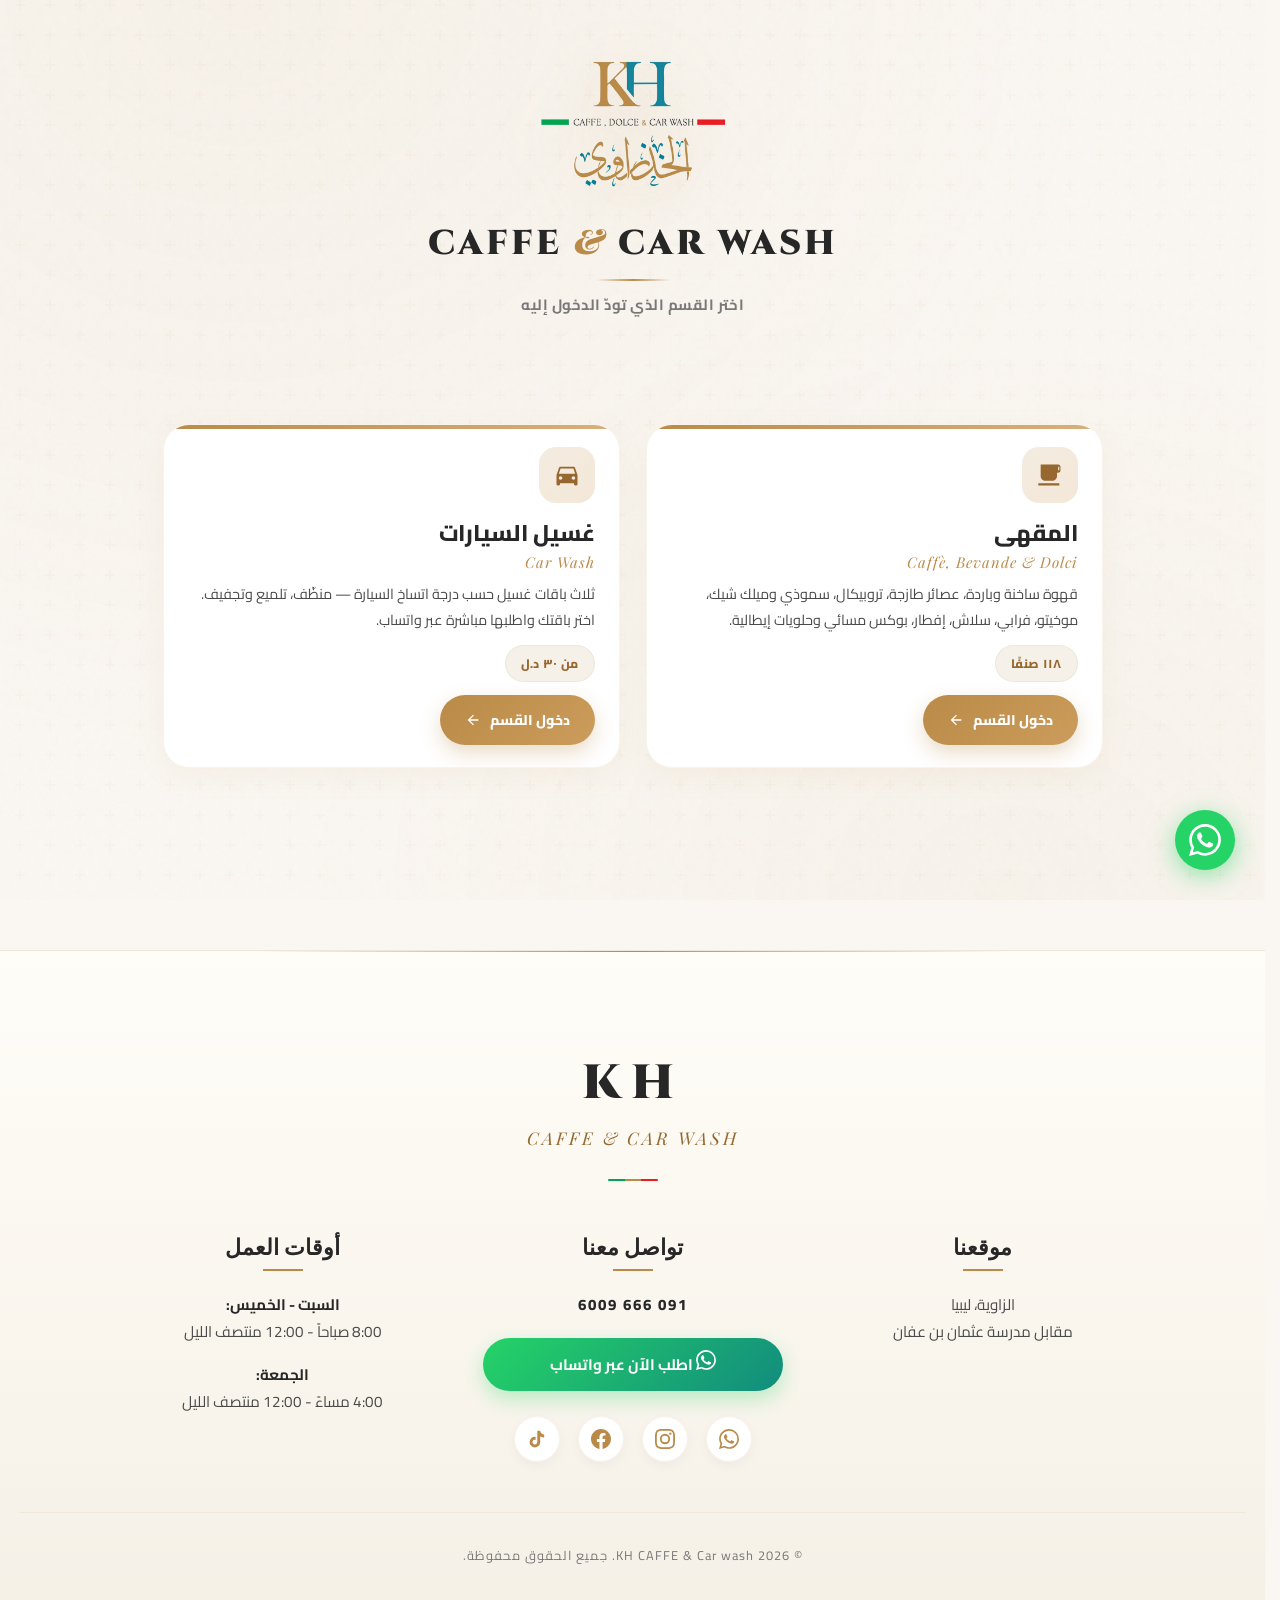
==== commit e2847f9d: "Adopt official logo palette, add logo image, drop car wash order buttons" ====
--- a/index.html
+++ b/index.html
@@ -10,10 +10,10 @@
     <meta name="keywords" content="KH CAFFE, Car wash, غسيل سيارة, كافيه, منيو, الزاوية, ليبيا, menu">
     <meta name="author" content="KH CAFFE &amp; Car wash">
     <meta name="robots" content="index, follow">
-    <meta name="theme-color" content="#A07845">
+    <meta name="theme-color" content="#BA8A48">
     <link rel="canonical" href="https://menucaffe-debug.github.io/mdkh/">
-    <link rel="icon" href="data:image/svg+xml,%3Csvg xmlns='http://www.w3.org/2000/svg' viewBox='0 0 64 64'%3E%3Crect width='64' height='64' rx='14' fill='%231C1C1E'/%3E%3Ctext x='32' y='43' font-family='Georgia,serif' font-size='30' font-weight='bold' fill='%23C69C6D' text-anchor='middle'%3EKH%3C/text%3E%3C/svg%3E">
-    <link rel="apple-touch-icon" href="data:image/svg+xml,%3Csvg xmlns='http://www.w3.org/2000/svg' viewBox='0 0 64 64'%3E%3Crect width='64' height='64' fill='%231C1C1E'/%3E%3Ctext x='32' y='43' font-family='Georgia,serif' font-size='30' font-weight='bold' fill='%23C69C6D' text-anchor='middle'%3EKH%3C/text%3E%3C/svg%3E">
+    <link rel="icon" href="data:image/svg+xml,%3Csvg xmlns='http://www.w3.org/2000/svg' viewBox='0 0 64 64'%3E%3Crect width='64' height='64' rx='14' fill='%23272727'/%3E%3Ctext x='32' y='43' font-family='Georgia,serif' font-size='30' font-weight='bold' fill='%23BA8A48' text-anchor='middle'%3EKH%3C/text%3E%3C/svg%3E">
+    <link rel="apple-touch-icon" href="data:image/svg+xml,%3Csvg xmlns='http://www.w3.org/2000/svg' viewBox='0 0 64 64'%3E%3Crect width='64' height='64' fill='%23272727'/%3E%3Ctext x='32' y='43' font-family='Georgia,serif' font-size='30' font-weight='bold' fill='%23BA8A48' text-anchor='middle'%3EKH%3C/text%3E%3C/svg%3E">
 
     <meta property="og:type" content="website">
     <meta property="og:site_name" content="KH CAFFE &amp; Car wash">
@@ -70,7 +70,7 @@
 <main class="lw">
 
     <div class="lw-brand">
-        <div class="lw-logo"><span>KH</span></div>
+        <img class="lw-logo" src="logo-kh.png" alt="KH CAFFE &amp; Car wash" width="215" height="215" fetchpriority="high" decoding="async">
         <h1 class="lw-name">CAFFE <em>&amp;</em> CAR WASH</h1>
         <div class="lw-rule"></div>
         <p class="lw-ask">اختر القسم الذي تودّ الدخول إليه</p>
@@ -94,7 +94,7 @@
         </a>
 
         <!-- ===== قسم غسيل السيارات ===== -->
-        <a class="lw-card lw-card--wash" href="carwash.html">
+        <a class="lw-card" href="carwash.html">
             <span class="lw-ic">
                 <svg viewBox="0 0 24 24" aria-hidden="true"><path d="M18.92 6.01C18.72 5.42 18.16 5 17.5 5h-11c-.66 0-1.21.42-1.42 1.01L3 12v8c0 .55.45 1 1 1h1c.55 0 1-.45 1-1v-1h12v1c0 .55.45 1 1 1h1c.55 0 1-.45 1-1v-8l-2.08-5.99zM6.5 16c-.83 0-1.5-.67-1.5-1.5S5.67 13 6.5 13s1.5.67 1.5 1.5S7.33 16 6.5 16zm11 0c-.83 0-1.5-.67-1.5-1.5s.67-1.5 1.5-1.5 1.5.67 1.5 1.5-.67 1.5-1.5 1.5zM5 11l1.5-4.5h11L19 11H5z"/></svg>
             </span>
--- a/pages.css
+++ b/pages.css
@@ -2,16 +2,21 @@
  *  KH CAFFE & Car wash — الأنماط المشتركة
  *  تُستخدم في: index.html (صفحة الدخول)  و  carwash.html (قسم الغسيل)
  *  صفحة المقهى cafe.html تحتفظ بأنماطها الذاتية المضمّنة.
+ *
+ *  لوحة الألوان مأخوذة حرفيًا من الشعار الرسمي (logo-kh.png):
+ *    ذهبي برونزي #BA8A48  = حرف K + الخط العربي + علامة &
+ *    فحمي        #272727  = نص الشعار
+ *    أخضر/أحمر إيطالي     = الشريطان الملوّنان
  * =========================================================================== */
 
 :root{
-    --gold:#A07845;--gold-d:#8A6535;--gold-l:#C69C6D;--gold-s:#B08D55;
-    --dk:#1C1C1E;--espresso:#3E2723;--t2:#4A4A4A;--t3:#707070;
+    --gold:#BA8A48;--gold-d:#96682F;--gold-l:#D8B07A;--gold-s:#CB9C5B;
+    --dk:#272727;--espresso:#272727;--t2:#4A4A4A;--t3:#787878;
     --bg:#FAF7F2;--cr:#F5F1E9;--cd:#FFFFFF;
-    --bd:rgba(160,120,69,.08);
-    --sh-s:0 8px 30px rgba(160,120,69,.06);
-    --sh-g:0 25px 50px rgba(160,120,69,.15);
-    --wash:#3D6E8E;--wash-d:#2F5872;--wash-l:#5E93B4;
+    --bd:rgba(186,138,72,.10);
+    --sh-s:0 8px 30px rgba(186,138,72,.07);
+    --sh-g:0 25px 50px rgba(186,138,72,.16);
+    --it-green:#01A451;--it-red:#EB1C24;
 }
 
 *{margin:0;padding:0;box-sizing:border-box;-webkit-tap-highlight-color:transparent;-webkit-text-size-adjust:100%;text-size-adjust:100%}
@@ -22,71 +27,64 @@
 button{font-family:inherit}
 
 /* ---------- طبقات الخلفية (نفس صفحة المقهى) ---------- */
-.bg-t{position:fixed;inset:0;z-index:0;pointer-events:none;opacity:.03;background-image:url("data:image/svg+xml,%3Csvg width='60' height='60' viewBox='0 0 60 60' xmlns='http://www.w3.org/2000/svg'%3E%3Cg fill='none' fill-rule='evenodd'%3E%3Cg fill='%23A07845' fill-opacity='1'%3E%3Cpath d='M36 34v-4h-2v4h-4v2h4v4h2v-4h4v-2h-4zm0-30V0h-2v4h-4v2h4v4h2V6h4V4h-4zM6 34v-4H4v4H0v2h4v4h2v-4h4v-2H6zM6 4V0H4v4H0v2h4v4h2V6h4V4H6z'/%3E%3C/g%3E%3C/g%3E%3C/svg%3E")}
-.bg-g{position:fixed;inset:0;z-index:0;pointer-events:none;background:radial-gradient(ellipse at 20% 0%,rgba(160,120,69,.05) 0%,transparent 60%),radial-gradient(ellipse at 80% 100%,rgba(160,120,69,.04) 0%,transparent 50%)}
+.bg-t{position:fixed;inset:0;z-index:0;pointer-events:none;opacity:.03;background-image:url("data:image/svg+xml,%3Csvg width='60' height='60' viewBox='0 0 60 60' xmlns='http://www.w3.org/2000/svg'%3E%3Cg fill='none' fill-rule='evenodd'%3E%3Cg fill='%23BA8A48' fill-opacity='1'%3E%3Cpath d='M36 34v-4h-2v4h-4v2h4v4h2v-4h4v-2h-4zm0-30V0h-2v4h-4v2h4v4h2V6h4V4h-4zM6 34v-4H4v4H0v2h4v4h2v-4h4v-2H6zM6 4V0H4v4H0v2h4v4h2V6h4V4H6z'/%3E%3C/g%3E%3C/g%3E%3C/svg%3E")}
+.bg-g{position:fixed;inset:0;z-index:0;pointer-events:none;background:radial-gradient(ellipse at 20% 0%,rgba(186,138,72,.05) 0%,transparent 60%),radial-gradient(ellipse at 80% 100%,rgba(186,138,72,.04) 0%,transparent 50%)}
 .bg-grain{position:fixed;inset:0;z-index:1;pointer-events:none;opacity:.4;background-image:url("data:image/svg+xml,%3Csvg viewBox='0 0 200 200' xmlns='http://www.w3.org/2000/svg'%3E%3Cfilter id='noise'%3E%3CfeTurbulence type='fractalNoise' baseFrequency='0.65' numOctaves='3' stitchTiles='stitch'/%3E%3C/filter%3E%3Crect width='100%25' height='100%25' filter='url(%23noise)' opacity='0.08'/%3E%3C/svg%3E");mix-blend-mode:multiply}
 
 @keyframes khFade{from{opacity:0}to{opacity:1}}
 @keyframes khUp{from{opacity:0;transform:translateY(18px)}to{opacity:1;transform:none}}
 
 /* ============================ صفحة الدخول ============================ */
-.lw{position:relative;z-index:10;min-height:100vh;display:flex;flex-direction:column;padding:34px 20px 0}
+.lw{position:relative;z-index:10;min-height:100vh;display:flex;flex-direction:column;padding:26px 20px 0}
 
 .lw-brand{text-align:center;animation:khUp .8s ease both}
-.lw-logo{width:74px;height:74px;margin:0 auto 15px;border-radius:20px;background:linear-gradient(140deg,var(--espresso),#2A1A17);display:flex;align-items:center;justify-content:center;box-shadow:var(--sh-g);position:relative}
-.lw-logo::after{content:'';position:absolute;inset:5px;border:1px solid rgba(198,156,109,.45);border-radius:15px}
-.lw-logo span{font-family:'Cinzel',serif;font-size:2rem;font-weight:900;color:var(--gold-l);letter-spacing:2px}
+/* الشعار الرسمي (logo-kh.png) — خلفية شفافة */
+.lw-logo{display:block;width:min(190px,52vw);height:auto;margin:0 auto 2px;filter:drop-shadow(0 12px 28px rgba(186,138,72,.26))}
 .lw-name{font-family:'Cinzel',serif;font-size:clamp(1.45rem,4.6vw,2.15rem);font-weight:900;color:var(--espresso);letter-spacing:3px;line-height:1.3}
 .lw-name em{font-family:'Playfair Display',serif;font-style:italic;color:var(--gold);letter-spacing:1px}
-.lw-rule{width:74px;height:2px;margin:16px auto 13px;background:linear-gradient(90deg,transparent,var(--gold),transparent)}
+.lw-rule{width:74px;height:2px;margin:12px auto 10px;background:linear-gradient(90deg,transparent,var(--gold),transparent)}
 .lw-ask{font-size:.93rem;font-weight:700;color:var(--t3);letter-spacing:.5px}
 
 /* بطاقتا الدخول */
-.lw-cards{display:grid;grid-template-columns:1fr;gap:20px;width:100%;max-width:940px;margin:26px auto 0;padding-bottom:44px;flex:1;align-content:center}
-@media(min-width:820px){.lw-cards{grid-template-columns:1fr 1fr;gap:26px}}
+.lw-cards{display:grid;grid-template-columns:1fr;gap:20px;width:100%;max-width:940px;margin:18px auto 0;padding-bottom:44px;flex:1;align-content:center}
+@media(min-width:760px){.lw-cards{grid-template-columns:1fr 1fr;gap:26px}}
 
-.lw-card{display:flex;flex-direction:column;align-items:flex-start;background:#fff;border:1px solid var(--bd);border-radius:26px;padding:26px 26px 24px;position:relative;overflow:hidden;box-shadow:var(--sh-s);transition:transform .3s,box-shadow .3s,border-color .3s;animation:khUp .8s ease both}
+.lw-card{display:flex;flex-direction:column;align-items:flex-start;background:#fff;border:1px solid var(--bd);border-radius:26px;padding:22px 24px;position:relative;overflow:hidden;box-shadow:var(--sh-s);transition:transform .3s,box-shadow .3s,border-color .3s;animation:khUp .8s ease both}
 .lw-card:nth-child(1){animation-delay:.15s}
 .lw-card:nth-child(2){animation-delay:.3s}
 .lw-card::before{content:'';position:absolute;top:0;right:0;left:0;height:4px;background:linear-gradient(90deg,var(--gold),var(--gold-l))}
-.lw-card--wash::before{background:linear-gradient(90deg,var(--wash),var(--wash-l))}
-.lw-card:hover{transform:translateY(-7px);box-shadow:var(--sh-g);border-color:rgba(160,120,69,.22)}
+.lw-card:hover{transform:translateY(-7px);box-shadow:var(--sh-g);border-color:rgba(186,138,72,.24)}
 .lw-card:active{transform:translateY(-3px)}
 
-.lw-ic{width:56px;height:56px;border-radius:17px;display:flex;align-items:center;justify-content:center;margin-bottom:15px;background:linear-gradient(140deg,rgba(160,120,69,.14),rgba(198,156,109,.28));color:var(--gold-d)}
-.lw-card--wash .lw-ic{background:linear-gradient(140deg,rgba(61,110,142,.14),rgba(94,147,180,.3));color:var(--wash-d)}
+.lw-ic{width:56px;height:56px;border-radius:17px;display:flex;align-items:center;justify-content:center;margin-bottom:15px;background:linear-gradient(140deg,rgba(186,138,72,.16),rgba(216,176,122,.30));color:var(--gold-d)}
 .lw-ic svg{width:28px;height:28px;fill:currentColor}
 
 .lw-t{font-family:'Cairo',sans-serif;font-size:1.42rem;font-weight:800;color:var(--espresso);line-height:1.35}
 .lw-it{font-family:'Playfair Display',serif;font-style:italic;font-size:.93rem;color:var(--gold);letter-spacing:1px;margin-top:3px}
-.lw-card--wash .lw-it{color:var(--wash)}
-.lw-p{font-size:.9rem;color:var(--t2);line-height:1.85;margin-top:11px;flex:1}
+.lw-p{font-size:.9rem;color:var(--t2);line-height:1.8;margin-top:9px;flex:1}
 
-.lw-meta{display:inline-block;margin-top:15px;padding:6px 15px;border-radius:999px;background:var(--cr);border:1px solid var(--bd);font-size:.77rem;font-weight:800;color:var(--gold-d);letter-spacing:.3px}
-.lw-card--wash .lw-meta{color:var(--wash-d)}
+.lw-meta{display:inline-block;margin-top:12px;padding:6px 15px;border-radius:999px;background:var(--cr);border:1px solid var(--bd);font-size:.77rem;font-weight:800;color:var(--gold-d);letter-spacing:.3px}
 
-.lw-go{display:inline-flex;align-items:center;gap:9px;margin-top:16px;padding:12px 25px;border-radius:999px;background:linear-gradient(135deg,var(--gold),var(--gold-s));color:#fff;font-size:.88rem;font-weight:800;box-shadow:0 8px 20px rgba(160,120,69,.3);transition:transform .25s,box-shadow .25s}
-.lw-card--wash .lw-go{background:linear-gradient(135deg,var(--wash),var(--wash-l));box-shadow:0 8px 20px rgba(61,110,142,.3)}
+.lw-go{display:inline-flex;align-items:center;gap:9px;margin-top:13px;padding:12px 25px;border-radius:999px;background:linear-gradient(135deg,var(--gold),var(--gold-s));color:#fff;font-size:.88rem;font-weight:800;box-shadow:0 8px 20px rgba(186,138,72,.30);transition:transform .25s,box-shadow .25s}
 .lw-card:hover .lw-go{transform:translateX(-4px)}
 .lw-go svg{width:16px;height:16px;fill:currentColor}
 
-/* ============================ قسم غسيل السيارات ============================ */
+/* ============================ قسم غسيل السيارات ============================
+   بنفس ألوان المقهى تمامًا — لا لون أزرق منفصل، ولا أزرار طلب.            */
 .cw{position:relative;z-index:10;min-height:100vh;display:flex;flex-direction:column;padding:34px 20px 0}
 
 .bk{display:inline-flex;align-items:center;gap:9px;align-self:flex-start;padding:10px 22px;border:1px solid var(--bd);border-radius:999px;background:#fff;color:var(--espresso);font-size:.85rem;font-weight:800;box-shadow:var(--sh-s);transition:.25s}
 .bk:hover{background:var(--gold);border-color:var(--gold);color:#fff;transform:translateY(-2px)}
 .bk svg{width:15px;height:15px;fill:currentColor}
 
-.cw-head{text-align:center;margin:34px 0 10px;animation:khUp .7s ease both}
-.cw-logo{width:72px;height:72px;margin:0 auto 18px;border-radius:20px;background:linear-gradient(140deg,var(--wash-d),#1E3E52);display:flex;align-items:center;justify-content:center;box-shadow:0 18px 40px rgba(61,110,142,.28);position:relative}
-.cw-logo::after{content:'';position:absolute;inset:5px;border:1px solid rgba(255,255,255,.28);border-radius:15px}
-.cw-logo svg{width:34px;height:34px;fill:#fff}
+.cw-head{text-align:center;margin:26px 0 10px;animation:khUp .7s ease both}
+.cw-logo{display:block;width:min(175px,46vw);height:auto;margin:0 auto 10px;filter:drop-shadow(0 10px 24px rgba(186,138,72,.24))}
 .cw-title{font-family:'Cinzel',serif;font-size:clamp(1.5rem,5vw,2.3rem);font-weight:900;color:var(--espresso);letter-spacing:2.5px}
-.cw-sub{font-family:'Playfair Display',serif;font-style:italic;color:var(--wash);font-size:1.05rem;letter-spacing:1.5px;margin-top:4px}
-.cw-rule{width:70px;height:2px;margin:20px auto 0;background:linear-gradient(90deg,transparent,var(--wash),transparent)}
-.cw-note{font-size:.92rem;color:var(--t2);margin-top:16px;line-height:1.9}
+.cw-sub{font-family:'Playfair Display',serif;font-style:italic;color:var(--gold);font-size:1.05rem;letter-spacing:1.5px;margin-top:4px}
+.cw-rule{width:70px;height:2px;margin:16px auto 0;background:linear-gradient(90deg,transparent,var(--gold),transparent)}
+.cw-note{font-size:.92rem;color:var(--t2);margin-top:14px;line-height:1.9;max-width:620px;margin-left:auto;margin-right:auto}
 
-.cw-grid{display:grid;grid-template-columns:1fr;gap:22px;width:100%;max-width:1000px;margin:34px auto 0;padding-bottom:70px;flex:1;align-content:start}
+.cw-grid{display:grid;grid-template-columns:1fr;gap:22px;width:100%;max-width:1000px;margin:30px auto 0;padding-bottom:70px;flex:1;align-content:start}
 @media(min-width:760px){.cw-grid{grid-template-columns:repeat(3,1fr);gap:24px}}
 
 .cw-card{display:flex;flex-direction:column;background:#fff;border:1px solid var(--bd);border-radius:24px;overflow:hidden;box-shadow:var(--sh-s);transition:transform .3s,box-shadow .3s;animation:khUp .7s ease both}
@@ -95,26 +93,21 @@
 .cw-card:nth-child(3){animation-delay:.3s}
 .cw-card:hover{transform:translateY(-7px);box-shadow:var(--sh-g)}
 
-/* منطقة الصورة — مؤقتة حتى تصل الصور */
-.cw-img{position:relative;aspect-ratio:4/3;display:flex;align-items:center;justify-content:center;background:linear-gradient(140deg,#EAF0F5 0%,#D8E4EC 100%);border-bottom:1px solid var(--bd);overflow:hidden}
-.cw-img::after{content:'';position:absolute;inset:0;background-image:radial-gradient(rgba(61,110,142,.14) 1px,transparent 1px);background-size:16px 16px;opacity:.6}
-.cw-img svg{width:64px;height:64px;fill:rgba(61,110,142,.5);position:relative;z-index:1}
+/* منطقة الصورة — محايدة بلون المقهى، تُستبدل بصورة حقيقية لاحقًا */
+.cw-img{position:relative;aspect-ratio:4/3;display:flex;align-items:center;justify-content:center;background:var(--cr);border-bottom:1px solid var(--bd);overflow:hidden}
+.cw-img::after{content:'';position:absolute;inset:0;background-image:radial-gradient(rgba(186,138,72,.18) 1px,transparent 1px);background-size:16px 16px;opacity:.75}
+.cw-img svg{width:60px;height:60px;fill:rgba(186,138,72,.55);position:relative;z-index:1}
 .cw-img img{position:absolute;inset:0;width:100%;height:100%;object-fit:cover;z-index:2}
-.cw-tag{position:absolute;top:12px;right:12px;z-index:3;padding:5px 13px;border-radius:999px;background:rgba(255,255,255,.92);border:1px solid var(--bd);font-size:.7rem;font-weight:800;color:var(--wash-d);letter-spacing:.4px}
+.cw-tag{position:absolute;top:12px;right:12px;z-index:3;padding:5px 13px;border-radius:999px;background:rgba(255,255,255,.94);border:1px solid var(--bd);font-size:.7rem;font-weight:800;color:var(--gold-d);letter-spacing:.4px}
 
 .cw-body{padding:22px 22px 24px;display:flex;flex-direction:column;flex:1}
 .cw-n{font-size:1.3rem;font-weight:800;color:var(--espresso);line-height:1.4}
 .cw-en{font-family:'Playfair Display',serif;font-style:italic;font-size:.9rem;color:var(--t3);margin-top:3px;letter-spacing:.6px}
 .cw-d{font-size:.88rem;color:var(--t2);line-height:1.9;margin-top:12px;flex:1}
 
-.cw-price{display:flex;align-items:baseline;justify-content:center;gap:6px;margin-top:18px;padding:14px 10px;border-radius:16px;background:linear-gradient(135deg,rgba(61,110,142,.10),rgba(94,147,180,.20));border:1px dashed rgba(61,110,142,.3)}
-.cw-price b{font-family:'Cinzel',serif;font-size:2.2rem;font-weight:900;color:var(--wash-d);line-height:1}
-.cw-price span{font-size:.95rem;font-weight:800;color:var(--wash-d)}
-
-.cw-btn{display:flex;align-items:center;justify-content:center;gap:9px;margin-top:16px;padding:14px 18px;border-radius:14px;background:linear-gradient(135deg,#25D366,#128C7E);color:#fff;font-size:.92rem;font-weight:800;box-shadow:0 8px 20px rgba(37,211,102,.28);transition:transform .25s,box-shadow .25s}
-.cw-btn:hover{transform:translateY(-3px);box-shadow:0 12px 26px rgba(37,211,102,.38)}
-.cw-btn:active{transform:translateY(-1px)}
-.cw-btn svg{width:19px;height:19px;fill:currentColor;flex-shrink:0}
+.cw-price{display:flex;align-items:baseline;justify-content:center;gap:6px;margin-top:18px;padding:14px 10px;border-radius:16px;background:linear-gradient(135deg,rgba(186,138,72,.12),rgba(216,176,122,.24));border:1px dashed rgba(186,138,72,.38)}
+.cw-price b{font-family:'Cinzel',serif;font-size:2.2rem;font-weight:900;color:var(--gold-d);line-height:1}
+.cw-price span{font-size:.95rem;font-weight:800;color:var(--gold-d)}
 
 .cw-foot{max-width:760px;margin:0 auto;padding:0 0 70px;text-align:center;font-size:.9rem;color:var(--t3);line-height:2}
 
@@ -123,7 +116,7 @@
 .mft::before{content:'';position:absolute;top:0;left:50%;transform:translateX(-50%);width:60%;height:1px;background:linear-gradient(90deg,transparent,var(--gold),transparent)}
 .mfl{font-family:'Cinzel',serif;font-size:3rem;font-weight:900;color:var(--espresso);letter-spacing:10px;margin-bottom:10px}
 .mfi{font-family:'Playfair Display',serif;font-size:1.1rem;color:var(--gold-d);font-style:italic;letter-spacing:3px;margin-bottom:30px}
-.mfd{width:50px;height:2px;background:linear-gradient(90deg,#009246 33%,var(--gold) 33%,var(--gold) 66%,#CE2B37 66%);margin:0 auto 50px;border-radius:2px}
+.mfd{width:50px;height:2px;background:linear-gradient(90deg,var(--it-green) 33%,var(--gold) 33%,var(--gold) 66%,var(--it-red) 66%);margin:0 auto 50px;border-radius:2px}
 .mft-grid{display:grid;grid-template-columns:1fr;gap:50px;max-width:1000px;margin:0 auto 50px}
 @media(min-width:768px){.mft-grid{grid-template-columns:repeat(3,1fr);text-align:center}}
 .mft-col h4{font-family:'Playfair Display',serif;font-size:1.4rem;color:var(--espresso);margin-bottom:20px;font-weight:700;position:relative;display:inline-block;padding-bottom:10px}
@@ -136,7 +129,7 @@
 .mft-call-btn svg{width:20px;height:20px;fill:#fff}
 .mft-social{display:flex;justify-content:center;gap:18px;margin-top:25px}
 .mft-social a{width:46px;height:46px;border-radius:50%;background:#fff;border:1px solid var(--bd);display:flex;align-items:center;justify-content:center;color:var(--gold);transition:all .3s ease;box-shadow:0 4px 12px rgba(0,0,0,0.04)}
-.mft-social a:hover{background:var(--gold);color:#fff;transform:translateY(-5px);box-shadow:0 10px 20px rgba(160,120,69,.3)}
+.mft-social a:hover{background:var(--gold);color:#fff;transform:translateY(-5px);box-shadow:0 10px 20px rgba(186,138,72,.3)}
 .mft-social svg{width:20px;height:20px;fill:currentColor}
 .mft-hours span{font-weight:700;color:var(--espresso)}
 .mft-copy{font-size:.8rem;color:var(--t3);margin-top:40px;letter-spacing:1px;border-top:1px solid var(--bd);padding-top:30px}
@@ -149,15 +142,28 @@
 
 /* ============================ التجاوب ============================ */
 @media(max-width:768px){
-    .lw{padding:36px 16px 0}
+    .lw{padding:30px 16px 0}
     .cw{padding:24px 16px 0}
-    .lw-card{padding:28px 24px 26px;border-radius:22px}
-    .lw-logo{width:76px;height:76px}
-    .lw-logo span{font-size:2rem}
+    .lw-card{padding:26px 24px 24px;border-radius:22px}
+    .lw-logo{width:min(190px,62vw)}
+    .cw-logo{width:min(150px,54vw)}
     .mft{padding:70px 18px 50px}
     .mfl{font-size:2.4rem;letter-spacing:7px}
     .mft-phone{font-size:1.5rem}
     .fab-wa{right:calc(22px + env(safe-area-inset-right,0px))}
+}
+/* شاشة قصيرة الارتفاع: تصغير الشعار وتخطيط الغسيل لتظهر الأسعار كاملة */
+@media(max-height:760px){
+    .lw{padding-top:20px}
+    .lw-logo{width:min(150px,44vw)}
+    .lw-cards{margin-top:12px}
+    .cw{padding-top:18px}
+    .cw-logo{width:min(115px,36vw)}
+    .cw-head{margin-top:14px}
+    .cw-rule{margin-top:12px}
+    .cw-note{margin-top:9px}
+    .cw-grid{margin-top:18px}
+    .cw-img{aspect-ratio:16/9}
 }
 @media(max-width:400px){
     .lw-t{font-size:1.35rem}
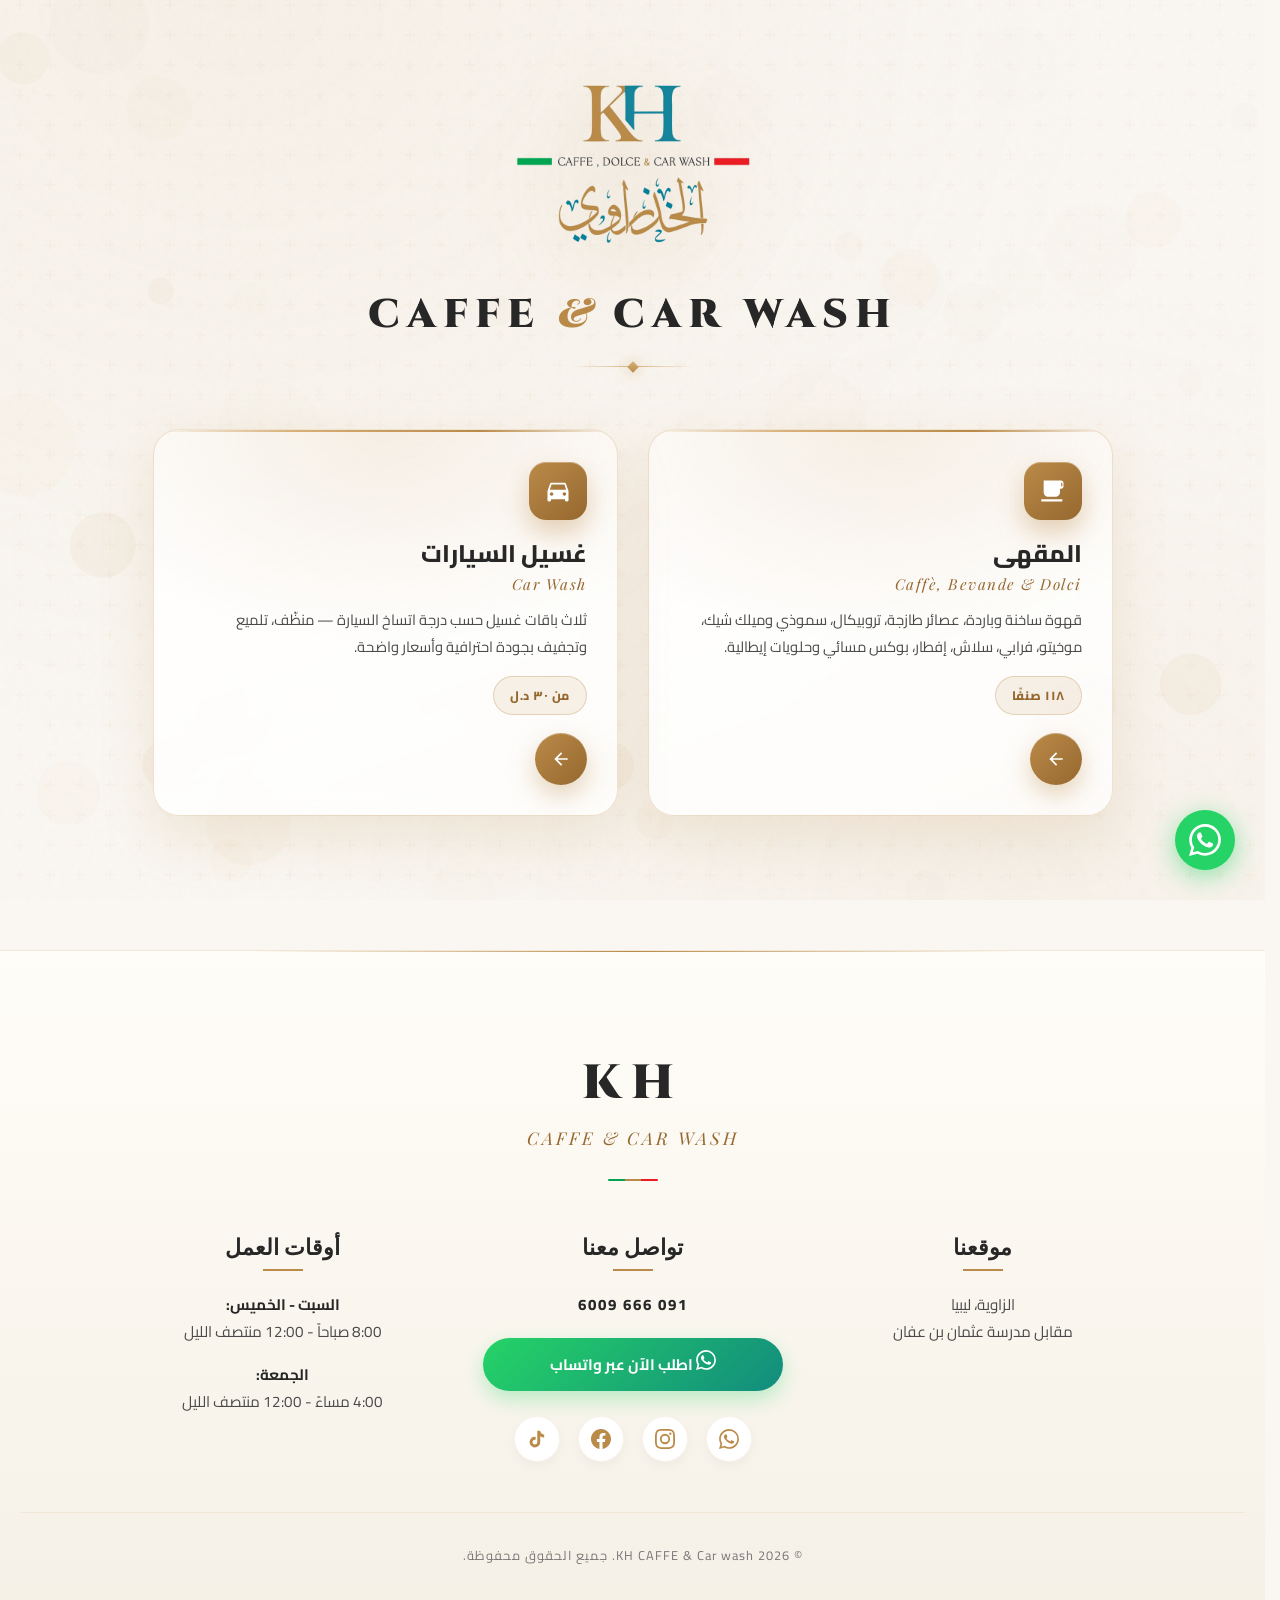
==== commit 03cc3407: "White animated background for entry and car wash, arrow-only navigation, strip decorative emoji" ====
--- a/index.html
+++ b/index.html
@@ -65,15 +65,14 @@
     <link rel="stylesheet" href="pages.css">
 </head>
 <body>
-<div class="bg-t" aria-hidden="true"></div><div class="bg-g" aria-hidden="true"></div><div class="bg-grain" aria-hidden="true"></div>
+<canvas id="bg-canvas" aria-hidden="true"></canvas><div class="bg-t" aria-hidden="true"></div><div class="bg-g" aria-hidden="true"></div><div class="bg-grain" aria-hidden="true"></div>
 
 <main class="lw">
 
     <div class="lw-brand">
-        <img class="lw-logo" src="logo-kh.png" alt="KH CAFFE &amp; Car wash" width="215" height="215" fetchpriority="high" decoding="async">
+        <img class="lw-logo" src="logo-kh.png" alt="KH CAFFE &amp; Car wash" width="240" height="240" fetchpriority="high" decoding="async">
         <h1 class="lw-name">CAFFE <em>&amp;</em> CAR WASH</h1>
         <div class="lw-rule"></div>
-        <p class="lw-ask">اختر القسم الذي تودّ الدخول إليه</p>
     </div>
 
     <section class="lw-cards" aria-label="أقسام الموقع">
@@ -87,8 +86,7 @@
             <div class="lw-it">Caffè, Bevande &amp; Dolci</div>
             <p class="lw-p">قهوة ساخنة وباردة، عصائر طازجة، تروبيكال، سموذي وميلك شيك، موخيتو، فرابي، سلاش، إفطار، بوكس مسائي وحلويات إيطالية.</p>
             <span class="lw-meta">١١٨ صنفًا</span>
-            <span class="lw-go">
-                <span>دخول القسم</span>
+            <span class="lw-go" aria-label="دخول القسم">
                 <svg viewBox="0 0 24 24" aria-hidden="true"><path d="M20 11H7.83l5.59-5.59L12 4l-8 8 8 8 1.41-1.41L7.83 13H20v-2z"/></svg>
             </span>
         </a>
@@ -100,10 +98,9 @@
             </span>
             <h2 class="lw-t">غسيل السيارات</h2>
             <div class="lw-it">Car Wash</div>
-            <p class="lw-p">ثلاث باقات غسيل حسب درجة اتساخ السيارة — منظّف، تلميع وتجفيف. اختر باقتك واطلبها مباشرة عبر واتساب.</p>
+            <p class="lw-p">ثلاث باقات غسيل حسب درجة اتساخ السيارة — منظّف، تلميع وتجفيف بجودة احترافية وأسعار واضحة.</p>
             <span class="lw-meta">من ٣٠ د.ل</span>
-            <span class="lw-go">
-                <span>دخول القسم</span>
+            <span class="lw-go" aria-label="دخول القسم">
                 <svg viewBox="0 0 24 24" aria-hidden="true"><path d="M20 11H7.83l5.59-5.59L12 4l-8 8 8 8 1.41-1.41L7.83 13H20v-2z"/></svg>
             </span>
         </a>
@@ -164,5 +161,24 @@
     <svg viewBox="0 0 24 24"><path d="M17.472 14.382c-.297-.149-1.758-.867-2.03-.967-.273-.099-.471-.148-.67.15-.197.297-.767.966-.94 1.164-.173.199-.347.223-.644.075-.297-.15-1.255-.463-2.39-1.475-.883-.788-1.48-1.761-1.653-2.059-.173-.297-.018-.458.13-.606.134-.133.298-.347.446-.52.149-.174.198-.298.298-.497.099-.198.05-.371-.025-.52-.075-.149-.669-1.612-.916-2.207-.242-.579-.487-.5-.669-.51-.173-.008-.371-.01-.57-.01-.198 0-.52.074-.792.372-.272.297-1.04 1.016-1.04 2.479 0 1.462 1.065 2.875 1.213 3.074.149.198 2.096 3.2 5.077 4.487.709.306 1.262.489 1.693.625.712.227 1.36.195 1.871.118.571-.085 1.758-.719 2.006-1.413.248-.694.248-1.289.173-1.413-.074-.124-.272-.198-.57-.347m-5.421 7.403h-.004a9.87 9.87 0 01-5.031-1.378l-.361-.214-3.741.982.998-3.648-.235-.374a9.86 9.86 0 01-1.51-5.26c.001-5.45 4.436-9.884 9.888-9.884 2.64 0 5.122 1.03 6.988 2.898a9.825 9.825 0 012.893 6.994c-.003 5.45-4.437 9.884-9.885 9.884m8.413-18.297A11.815 11.815 0 0012.05 0C5.495 0 .16 5.335.157 11.892c0 2.096.547 4.142 1.588 5.945L.057 24l6.305-1.654a11.882 11.882 0 005.683 1.448h.005c6.554 0 11.89-5.335 11.893-11.893a11.821 11.821 0 00-3.48-8.413z"/></svg>
 </a>
 
+<!-- خلفية متحركة — نفس جسيمات المقهى -->
+<script>
+const cv=document.getElementById('bg-canvas'),cx=cv.getContext('2d');let pts=[],mx=-500,my=-500;
+function rsC(){cv.width=innerWidth;cv.height=innerHeight}
+document.addEventListener('mousemove',e=>{mx=e.clientX;my=e.clientY});
+document.addEventListener('touchmove',e=>{if(e.touches[0]){mx=e.touches[0].clientX;my=e.touches[0].clientY}},{passive:true});
+class P{constructor(){this.rs(true)}rs(i){this.x=Math.random()*cv.width;this.y=i?Math.random()*cv.height:cv.height+Math.random()*60;this.rd=Math.random()*40+12;this.bsy=Math.random()*.3+.12;this.sy=this.bsy;this.sx=(Math.random()-.5)*.15;this.o=Math.random()*.04+.01;this.bo=this.o;const c=['186,138,72','200,190,175','216,176,122'];this.c=c[Math.floor(Math.random()*c.length)];this.ps=Math.random()*.015+.004;this.po=Math.random()*Math.PI*2;this.t=0}u(){this.t+=this.ps;const dx=mx-this.x,dy=my-this.y,d=Math.sqrt(dx*dx+dy*dy);if(d<180){const f=(180-d)/180*.12;this.x-=dx*f*.008;this.y-=dy*f*.008}this.y-=this.sy;this.x+=this.sx+Math.sin(this.t+this.po)*.1;this.o=this.bo+Math.sin(this.t*2+this.po)*.01;if(this.y<-this.rd*2)this.rs(false)}d(){const r=Math.max(.1,this.rd);cx.beginPath();cx.arc(this.x,this.y,r,0,Math.PI*2);cx.fillStyle='rgba('+this.c+','+Math.max(0,this.o)+')';cx.fill()}}
+function iP(){pts=[];const n=Math.min(Math.floor(cv.width/30),40);for(let i=0;i<n;i++)pts.push(new P())}
+let rafId=null;
+const reduceMotion=matchMedia('(prefers-reduced-motion: reduce)').matches;
+function bgAllowed(){return !reduceMotion&&!matchMedia('(max-width:768px)').matches&&!document.hidden}
+function aB(){cx.clearRect(0,0,cv.width,cv.height);pts.forEach(p=>{p.u();p.d()});rafId=requestAnimationFrame(aB)}
+function startBG(){if(!bgAllowed()||rafId)return;rafId=requestAnimationFrame(aB)}
+function stopBG(){if(rafId){cancelAnimationFrame(rafId);rafId=null;}cx.clearRect(0,0,cv.width,cv.height)}
+addEventListener('resize',()=>{rsC();iP();bgAllowed()?startBG():stopBG()});
+document.addEventListener('visibilitychange',()=>{document.hidden?stopBG():startBG()});
+rsC();iP();startBG();
+</script>
+
 </body>
 </html>
--- a/pages.css
+++ b/pages.css
@@ -2,6 +2,9 @@
  *  KH CAFFE & Car wash — الأنماط المشتركة
  *  تُستخدم في: index.html (صفحة الدخول)  و  carwash.html (قسم الغسيل)
  *  صفحة المقهى cafe.html تحتفظ بأنماطها الذاتية المضمّنة.
+ *
+ *  الخلفية بيضاء/كريمية + طبقات cafe.html نفسها
+ *  (canvas متحرك · نسيج · توهج · حبيبات) حتى تتطابق الصفحتان مع المقهى.
  *
  *  لوحة الألوان مأخوذة حرفيًا من الشعار الرسمي (logo-kh.png):
  *    ذهبي برونزي #BA8A48  = حرف K + الخط العربي + علامة &
@@ -26,92 +29,141 @@
 img{max-width:100%;display:block}
 button{font-family:inherit}
 
-/* ---------- طبقات الخلفية (نفس صفحة المقهى) ---------- */
+/* نص مخفي — للقارئ الصوتي ومحركات البحث فقط */
+.vh{position:absolute!important;width:1px;height:1px;padding:0;margin:-1px;overflow:hidden;clip:rect(0 0 0 0);white-space:nowrap;border:0}
+
+/* ---------- الخلفية: نفس طبقات المقهى (بما فيها الحركة) ---------- */
+#bg-canvas{position:fixed;top:0;left:0;width:100%;height:100%;z-index:0;pointer-events:none}
 .bg-t{position:fixed;inset:0;z-index:0;pointer-events:none;opacity:.03;background-image:url("data:image/svg+xml,%3Csvg width='60' height='60' viewBox='0 0 60 60' xmlns='http://www.w3.org/2000/svg'%3E%3Cg fill='none' fill-rule='evenodd'%3E%3Cg fill='%23BA8A48' fill-opacity='1'%3E%3Cpath d='M36 34v-4h-2v4h-4v2h4v4h2v-4h4v-2h-4zm0-30V0h-2v4h-4v2h4v4h2V6h4V4h-4zM6 34v-4H4v4H0v2h4v4h2v-4h4v-2H6zM6 4V0H4v4H0v2h4v4h2V6h4V4H6z'/%3E%3C/g%3E%3C/g%3E%3C/svg%3E")}
-.bg-g{position:fixed;inset:0;z-index:0;pointer-events:none;background:radial-gradient(ellipse at 20% 0%,rgba(186,138,72,.05) 0%,transparent 60%),radial-gradient(ellipse at 80% 100%,rgba(186,138,72,.04) 0%,transparent 50%)}
-.bg-grain{position:fixed;inset:0;z-index:1;pointer-events:none;opacity:.4;background-image:url("data:image/svg+xml,%3Csvg viewBox='0 0 200 200' xmlns='http://www.w3.org/2000/svg'%3E%3Cfilter id='noise'%3E%3CfeTurbulence type='fractalNoise' baseFrequency='0.65' numOctaves='3' stitchTiles='stitch'/%3E%3C/filter%3E%3Crect width='100%25' height='100%25' filter='url(%23noise)' opacity='0.08'/%3E%3C/svg%3E");mix-blend-mode:multiply}
+.bg-g{position:fixed;inset:0;z-index:0;pointer-events:none;background:radial-gradient(ellipse at 20% 0%,rgba(186,138,72,.06) 0%,transparent 60%),radial-gradient(ellipse at 80% 100%,rgba(186,138,72,.05) 0%,transparent 50%)}
+.bg-grain{position:fixed;inset:0;z-index:1;pointer-events:none;opacity:.4;mix-blend-mode:multiply;background-image:url("data:image/svg+xml,%3Csvg viewBox='0 0 200 200' xmlns='http://www.w3.org/2000/svg'%3E%3Cfilter id='noise'%3E%3CfeTurbulence type='fractalNoise' baseFrequency='0.65' numOctaves='3' stitchTiles='stitch'/%3E%3C/filter%3E%3Crect width='100%25' height='100%25' filter='url(%23noise)' opacity='0.08'/%3E%3C/svg%3E")}
 
 @keyframes khFade{from{opacity:0}to{opacity:1}}
-@keyframes khUp{from{opacity:0;transform:translateY(18px)}to{opacity:1;transform:none}}
+@keyframes khUp{from{opacity:0;transform:translateY(20px)}to{opacity:1;transform:none}}
 
 /* ============================ صفحة الدخول ============================ */
-.lw{position:relative;z-index:10;min-height:100vh;display:flex;flex-direction:column;padding:26px 20px 0}
-
-.lw-brand{text-align:center;animation:khUp .8s ease both}
-/* الشعار الرسمي (logo-kh.png) — خلفية شفافة */
-.lw-logo{display:block;width:min(190px,52vw);height:auto;margin:0 auto 2px;filter:drop-shadow(0 12px 28px rgba(186,138,72,.26))}
-.lw-name{font-family:'Cinzel',serif;font-size:clamp(1.45rem,4.6vw,2.15rem);font-weight:900;color:var(--espresso);letter-spacing:3px;line-height:1.3}
-.lw-name em{font-family:'Playfair Display',serif;font-style:italic;color:var(--gold);letter-spacing:1px}
-.lw-rule{width:74px;height:2px;margin:12px auto 10px;background:linear-gradient(90deg,transparent,var(--gold),transparent)}
-.lw-ask{font-size:.93rem;font-weight:700;color:var(--t3);letter-spacing:.5px}
-
-/* بطاقتا الدخول */
-.lw-cards{display:grid;grid-template-columns:1fr;gap:20px;width:100%;max-width:940px;margin:18px auto 0;padding-bottom:44px;flex:1;align-content:center}
-@media(min-width:760px){.lw-cards{grid-template-columns:1fr 1fr;gap:26px}}
-
-.lw-card{display:flex;flex-direction:column;align-items:flex-start;background:#fff;border:1px solid var(--bd);border-radius:26px;padding:22px 24px;position:relative;overflow:hidden;box-shadow:var(--sh-s);transition:transform .3s,box-shadow .3s,border-color .3s;animation:khUp .8s ease both}
+.lw{position:relative;z-index:10;min-height:100vh;display:flex;flex-direction:column;padding:40px 20px 0}
+
+.lw-brand{text-align:center;animation:khUp .9s ease both}
+
+.lw-logo{display:block;width:min(240px,60vw);height:auto;margin:0 auto;filter:drop-shadow(0 18px 38px rgba(186,138,72,.30))}
+.lw-name{font-family:'Cinzel',serif;font-size:clamp(1.5rem,5vw,2.5rem);font-weight:900;color:var(--espresso);letter-spacing:7px;line-height:1.25;margin-top:6px}
+.lw-name em{font-family:'Playfair Display',serif;font-style:italic;color:var(--gold);letter-spacing:2px}
+.lw-rule{width:120px;height:1px;margin:26px auto 0;background:linear-gradient(90deg,transparent,var(--gold-l),transparent);position:relative}
+.lw-rule::after{content:'';position:absolute;left:50%;top:50%;width:8px;height:8px;transform:translate(-50%,-50%) rotate(45deg);background:linear-gradient(135deg,var(--gold-l),var(--gold));box-shadow:0 0 14px rgba(186,138,72,.6)}
+
+/* بطاقتا الدخول — زجاج أبيض بإطار ذهبي */
+.lw-cards{display:grid;grid-template-columns:1fr;gap:24px;width:100%;max-width:960px;margin:38px auto 0;padding-bottom:60px;flex:1;align-content:center}
+@media(min-width:760px){.lw-cards{grid-template-columns:1fr 1fr;gap:30px}}
+
+.lw-card{
+    display:flex;flex-direction:column;align-items:flex-start;
+    background:
+        radial-gradient(130% 95% at 50% 0%,rgba(186,138,72,.14) 0%,transparent 58%),
+        linear-gradient(160deg,rgba(255,255,255,.95) 0%,rgba(255,255,255,.78) 100%);
+    backdrop-filter:blur(14px) saturate(1.3);
+    -webkit-backdrop-filter:blur(14px) saturate(1.3);
+    border:1px solid rgba(186,138,72,.24);
+    border-radius:26px;padding:32px 30px 30px;
+    position:relative;overflow:hidden;
+    box-shadow:0 22px 55px rgba(186,138,72,.16);
+    transition:transform .4s cubic-bezier(.4,0,.2,1),box-shadow .4s,border-color .4s;
+    animation:khUp .9s ease both}
 .lw-card:nth-child(1){animation-delay:.15s}
-.lw-card:nth-child(2){animation-delay:.3s}
-.lw-card::before{content:'';position:absolute;top:0;right:0;left:0;height:4px;background:linear-gradient(90deg,var(--gold),var(--gold-l))}
-.lw-card:hover{transform:translateY(-7px);box-shadow:var(--sh-g);border-color:rgba(186,138,72,.24)}
-.lw-card:active{transform:translateY(-3px)}
-
-.lw-ic{width:56px;height:56px;border-radius:17px;display:flex;align-items:center;justify-content:center;margin-bottom:15px;background:linear-gradient(140deg,rgba(186,138,72,.16),rgba(216,176,122,.30));color:var(--gold-d)}
+.lw-card:nth-child(2){animation-delay:.30s}
+.lw-card::before{content:'';position:absolute;top:0;right:0;left:0;height:2px;background:linear-gradient(90deg,transparent,var(--gold-l) 30%,var(--gold) 70%,transparent)}
+.lw-card:hover{transform:translateY(-9px);border-color:rgba(186,138,72,.55);box-shadow:0 34px 74px rgba(186,138,72,.26)}
+.lw-card:active{transform:translateY(-4px)}
+
+.lw-ic{width:58px;height:58px;border-radius:17px;display:flex;align-items:center;justify-content:center;margin-bottom:18px;
+    background:linear-gradient(140deg,var(--gold),var(--gold-d));
+    color:#fff;
+    box-shadow:0 12px 26px rgba(186,138,72,.38),inset 0 1px 0 rgba(255,255,255,.30)}
 .lw-ic svg{width:28px;height:28px;fill:currentColor}
 
-.lw-t{font-family:'Cairo',sans-serif;font-size:1.42rem;font-weight:800;color:var(--espresso);line-height:1.35}
-.lw-it{font-family:'Playfair Display',serif;font-style:italic;font-size:.93rem;color:var(--gold);letter-spacing:1px;margin-top:3px}
-.lw-p{font-size:.9rem;color:var(--t2);line-height:1.8;margin-top:9px;flex:1}
-
-.lw-meta{display:inline-block;margin-top:12px;padding:6px 15px;border-radius:999px;background:var(--cr);border:1px solid var(--bd);font-size:.77rem;font-weight:800;color:var(--gold-d);letter-spacing:.3px}
-
-.lw-go{display:inline-flex;align-items:center;gap:9px;margin-top:13px;padding:12px 25px;border-radius:999px;background:linear-gradient(135deg,var(--gold),var(--gold-s));color:#fff;font-size:.88rem;font-weight:800;box-shadow:0 8px 20px rgba(186,138,72,.30);transition:transform .25s,box-shadow .25s}
-.lw-card:hover .lw-go{transform:translateX(-4px)}
-.lw-go svg{width:16px;height:16px;fill:currentColor}
-
-/* ============================ قسم غسيل السيارات ============================
-   بنفس ألوان المقهى تمامًا — لا لون أزرق منفصل، ولا أزرار طلب.            */
+.lw-t{font-family:'Cairo',sans-serif;font-size:1.5rem;font-weight:800;color:var(--espresso);line-height:1.35}
+.lw-it{font-family:'Playfair Display',serif;font-style:italic;font-size:.95rem;color:var(--gold-d);letter-spacing:1.5px;margin-top:4px}
+.lw-p{font-size:.92rem;color:var(--t2);line-height:1.85;margin-top:12px;flex:1}
+.lw-meta{display:inline-block;margin-top:16px;padding:7px 16px;border-radius:999px;
+    background:rgba(186,138,72,.12);border:1px solid rgba(186,138,72,.30);
+    font-size:.78rem;font-weight:800;color:var(--gold-d);letter-spacing:.5px}
+
+/* زر الدخول — سهم فقط */
+.lw-go{display:inline-flex;align-items:center;justify-content:center;
+    margin-top:18px;width:52px;height:52px;border-radius:50%;
+    background:linear-gradient(135deg,var(--gold),var(--gold-d));
+    color:#fff;
+    box-shadow:0 10px 26px rgba(186,138,72,.38),inset 0 1px 0 rgba(255,255,255,.28);
+    transition:transform .3s,box-shadow .3s}
+.lw-card:hover .lw-go{transform:translateX(-7px);box-shadow:0 14px 32px rgba(186,138,72,.48)}
+.lw-go svg{width:20px;height:20px;fill:currentColor}
+
+/* ============================ قسم غسيل السيارات ============================ */
 .cw{position:relative;z-index:10;min-height:100vh;display:flex;flex-direction:column;padding:34px 20px 0}
 
-.bk{display:inline-flex;align-items:center;gap:9px;align-self:flex-start;padding:10px 22px;border:1px solid var(--bd);border-radius:999px;background:#fff;color:var(--espresso);font-size:.85rem;font-weight:800;box-shadow:var(--sh-s);transition:.25s}
-.bk:hover{background:var(--gold);border-color:var(--gold);color:#fff;transform:translateY(-2px)}
-.bk svg{width:15px;height:15px;fill:currentColor}
-
-.cw-head{text-align:center;margin:26px 0 10px;animation:khUp .7s ease both}
-.cw-logo{display:block;width:min(175px,46vw);height:auto;margin:0 auto 10px;filter:drop-shadow(0 10px 24px rgba(186,138,72,.24))}
-.cw-title{font-family:'Cinzel',serif;font-size:clamp(1.5rem,5vw,2.3rem);font-weight:900;color:var(--espresso);letter-spacing:2.5px}
-.cw-sub{font-family:'Playfair Display',serif;font-style:italic;color:var(--gold);font-size:1.05rem;letter-spacing:1.5px;margin-top:4px}
-.cw-rule{width:70px;height:2px;margin:16px auto 0;background:linear-gradient(90deg,transparent,var(--gold),transparent)}
-.cw-note{font-size:.92rem;color:var(--t2);margin-top:14px;line-height:1.9;max-width:620px;margin-left:auto;margin-right:auto}
-
-.cw-grid{display:grid;grid-template-columns:1fr;gap:22px;width:100%;max-width:1000px;margin:30px auto 0;padding-bottom:70px;flex:1;align-content:start}
-@media(min-width:760px){.cw-grid{grid-template-columns:repeat(3,1fr);gap:24px}}
-
-.cw-card{display:flex;flex-direction:column;background:#fff;border:1px solid var(--bd);border-radius:24px;overflow:hidden;box-shadow:var(--sh-s);transition:transform .3s,box-shadow .3s;animation:khUp .7s ease both}
+/* زر العودة — سهم فقط بلا نص */
+.bk{display:inline-flex;align-items:center;justify-content:center;
+    align-self:flex-start;width:48px;height:48px;border-radius:50%;
+    border:1px solid rgba(186,138,72,.35);
+    background:rgba(255,255,255,.85);
+    backdrop-filter:blur(10px);-webkit-backdrop-filter:blur(10px);
+    color:var(--espresso);
+    box-shadow:0 10px 26px rgba(186,138,72,.16);
+    transition:.3s}
+.bk:hover{background:var(--gold);border-color:var(--gold);color:#fff;transform:translateY(-2px);box-shadow:0 14px 30px rgba(186,138,72,.38)}
+.bk svg{width:19px;height:19px;fill:currentColor}
+
+.cw-head{text-align:center;margin:24px 0 10px;animation:khUp .8s ease both}
+.cw-logo{display:block;width:min(200px,54vw);height:auto;margin:0 auto;filter:drop-shadow(0 16px 34px rgba(186,138,72,.28))}
+.cw-title{font-family:'Cinzel',serif;font-size:clamp(1.6rem,5.4vw,2.5rem);font-weight:900;color:var(--espresso);letter-spacing:7px;margin-top:10px}
+.cw-sub{font-family:'Playfair Display',serif;font-style:italic;color:var(--gold-d);font-size:1.1rem;letter-spacing:2px;margin-top:5px}
+.cw-rule{width:120px;height:1px;margin:20px auto 0;background:linear-gradient(90deg,transparent,var(--gold-l),transparent);position:relative}
+.cw-rule::after{content:'';position:absolute;left:50%;top:50%;width:8px;height:8px;transform:translate(-50%,-50%) rotate(45deg);background:linear-gradient(135deg,var(--gold-l),var(--gold));box-shadow:0 0 14px rgba(186,138,72,.6)}
+.cw-note{font-size:.95rem;color:var(--t2);margin-top:16px;line-height:1.9;max-width:620px;margin-left:auto;margin-right:auto}
+
+.cw-grid{display:grid;grid-template-columns:1fr;gap:24px;width:100%;max-width:1040px;margin:34px auto 0;padding-bottom:80px;flex:1;align-content:start}
+@media(min-width:760px){.cw-grid{grid-template-columns:repeat(3,1fr);gap:26px}}
+
+.cw-card{
+    display:flex;flex-direction:column;
+    background:
+        radial-gradient(130% 95% at 50% 0%,rgba(186,138,72,.13) 0%,transparent 58%),
+        linear-gradient(160deg,rgba(255,255,255,.95) 0%,rgba(255,255,255,.78) 100%);
+    backdrop-filter:blur(14px) saturate(1.3);
+    -webkit-backdrop-filter:blur(14px) saturate(1.3);
+    border:1px solid rgba(186,138,72,.24);
+    border-radius:26px;overflow:hidden;
+    box-shadow:0 22px 55px rgba(186,138,72,.16);
+    transition:transform .4s cubic-bezier(.4,0,.2,1),box-shadow .4s,border-color .4s;
+    animation:khUp .8s ease both}
 .cw-card:nth-child(1){animation-delay:.1s}
 .cw-card:nth-child(2){animation-delay:.2s}
 .cw-card:nth-child(3){animation-delay:.3s}
-.cw-card:hover{transform:translateY(-7px);box-shadow:var(--sh-g)}
-
-/* منطقة الصورة — محايدة بلون المقهى، تُستبدل بصورة حقيقية لاحقًا */
-.cw-img{position:relative;aspect-ratio:4/3;display:flex;align-items:center;justify-content:center;background:var(--cr);border-bottom:1px solid var(--bd);overflow:hidden}
-.cw-img::after{content:'';position:absolute;inset:0;background-image:radial-gradient(rgba(186,138,72,.18) 1px,transparent 1px);background-size:16px 16px;opacity:.75}
-.cw-img svg{width:60px;height:60px;fill:rgba(186,138,72,.55);position:relative;z-index:1}
+.cw-card:hover{transform:translateY(-9px);border-color:rgba(186,138,72,.55);box-shadow:0 34px 74px rgba(186,138,72,.26)}
+
+/* منطقة الصورة — تُستبدل بصورة حقيقية لاحقًا */
+.cw-img{position:relative;aspect-ratio:4/3;display:flex;align-items:center;justify-content:center;
+    background:linear-gradient(150deg,var(--cr),#EEE7D9);
+    border-bottom:1px solid rgba(186,138,72,.14);overflow:hidden}
+.cw-img::after{content:'';position:absolute;inset:0;background-image:radial-gradient(rgba(186,138,72,.22) 1px,transparent 1px);background-size:16px 16px;opacity:.7}
+.cw-img svg{width:58px;height:58px;fill:rgba(186,138,72,.55);position:relative;z-index:1}
 .cw-img img{position:absolute;inset:0;width:100%;height:100%;object-fit:cover;z-index:2}
-.cw-tag{position:absolute;top:12px;right:12px;z-index:3;padding:5px 13px;border-radius:999px;background:rgba(255,255,255,.94);border:1px solid var(--bd);font-size:.7rem;font-weight:800;color:var(--gold-d);letter-spacing:.4px}
-
-.cw-body{padding:22px 22px 24px;display:flex;flex-direction:column;flex:1}
-.cw-n{font-size:1.3rem;font-weight:800;color:var(--espresso);line-height:1.4}
-.cw-en{font-family:'Playfair Display',serif;font-style:italic;font-size:.9rem;color:var(--t3);margin-top:3px;letter-spacing:.6px}
-.cw-d{font-size:.88rem;color:var(--t2);line-height:1.9;margin-top:12px;flex:1}
-
-.cw-price{display:flex;align-items:baseline;justify-content:center;gap:6px;margin-top:18px;padding:14px 10px;border-radius:16px;background:linear-gradient(135deg,rgba(186,138,72,.12),rgba(216,176,122,.24));border:1px dashed rgba(186,138,72,.38)}
-.cw-price b{font-family:'Cinzel',serif;font-size:2.2rem;font-weight:900;color:var(--gold-d);line-height:1}
+.cw-tag{position:absolute;top:12px;right:12px;z-index:3;padding:6px 14px;border-radius:999px;
+    background:rgba(255,255,255,.92);border:1px solid rgba(186,138,72,.35);
+    backdrop-filter:blur(8px);-webkit-backdrop-filter:blur(8px);
+    font-size:.72rem;font-weight:800;color:var(--gold-d);letter-spacing:.5px}
+
+.cw-body{padding:24px 22px 26px;display:flex;flex-direction:column;flex:1}
+.cw-n{font-size:1.35rem;font-weight:800;color:var(--espresso);line-height:1.4}
+.cw-en{font-family:'Playfair Display',serif;font-style:italic;font-size:.92rem;color:var(--t3);margin-top:4px;letter-spacing:.8px}
+.cw-price{display:flex;align-items:baseline;justify-content:center;gap:6px;margin-top:20px;
+    padding:15px 10px;border-radius:16px;
+    background:linear-gradient(135deg,rgba(186,138,72,.18),rgba(186,138,72,.05));
+    border:1px dashed rgba(186,138,72,.45)}
+.cw-price b{font-family:'Cinzel',serif;font-size:2.3rem;font-weight:900;color:var(--gold-d);line-height:1}
 .cw-price span{font-size:.95rem;font-weight:800;color:var(--gold-d)}
 
-.cw-foot{max-width:760px;margin:0 auto;padding:0 0 70px;text-align:center;font-size:.9rem;color:var(--t3);line-height:2}
-
-/* ============================ التذييل (موحّد مع صفحة المقهى) ============================ */
+/* ============================ التذييل ============================ */
 .mft{position:relative;z-index:10;text-align:center;padding:100px 20px 60px;background:linear-gradient(180deg,#FFFDF8 0%,#F5F0E6 100%);border-top:1px solid var(--bd);margin-top:50px}
 .mft::before{content:'';position:absolute;top:0;left:50%;transform:translateX(-50%);width:60%;height:1px;background:linear-gradient(90deg,transparent,var(--gold),transparent)}
 .mfl{font-family:'Cinzel',serif;font-size:3rem;font-weight:900;color:var(--espresso);letter-spacing:10px;margin-bottom:10px}
@@ -143,32 +195,34 @@
 /* ============================ التجاوب ============================ */
 @media(max-width:768px){
     .lw{padding:30px 16px 0}
-    .cw{padding:24px 16px 0}
-    .lw-card{padding:26px 24px 24px;border-radius:22px}
-    .lw-logo{width:min(190px,62vw)}
-    .cw-logo{width:min(150px,54vw)}
+    .cw{padding:26px 16px 0}
+    .lw-card{padding:26px 24px 24px;border-radius:20px}
+    .lw-logo{width:min(200px,64vw)}
+    .cw-logo{width:min(165px,58vw)}
     .mft{padding:70px 18px 50px}
     .mfl{font-size:2.4rem;letter-spacing:7px}
     .mft-phone{font-size:1.5rem}
     .fab-wa{right:calc(22px + env(safe-area-inset-right,0px))}
 }
-/* شاشة قصيرة الارتفاع: تصغير الشعار وتخطيط الغسيل لتظهر الأسعار كاملة */
+/* شاشة قصيرة الارتفاع: تصغير الشعار حتى تظهر الأسعار كاملة */
 @media(max-height:760px){
-    .lw{padding-top:20px}
-    .lw-logo{width:min(150px,44vw)}
-    .lw-cards{margin-top:12px}
+    .lw{padding-top:22px}
+    .lw-logo{width:min(175px,48vw)}
+    .lw-name{font-size:clamp(1.3rem,4vw,1.9rem);margin-top:2px}
+    .lw-rule{margin-top:20px}
+    .lw-cards{margin-top:24px}
     .cw{padding-top:18px}
-    .cw-logo{width:min(115px,36vw)}
-    .cw-head{margin-top:14px}
-    .cw-rule{margin-top:12px}
-    .cw-note{margin-top:9px}
-    .cw-grid{margin-top:18px}
+    .cw-logo{width:min(130px,40vw)}
+    .cw-head{margin-top:16px}
+    .cw-title{margin-top:6px}
+    .cw-rule{margin-top:14px}
+    .cw-note{margin-top:10px}
+    .cw-grid{margin-top:20px}
     .cw-img{aspect-ratio:16/9}
 }
 @media(max-width:400px){
-    .lw-t{font-size:1.35rem}
-    .cw-price b{font-size:1.9rem}
-    .lw-go{width:100%;justify-content:center}
+    .lw-t{font-size:1.38rem}
+    .cw-price b{font-size:2rem}
 }
 
 @media(prefers-reduced-motion:reduce){
